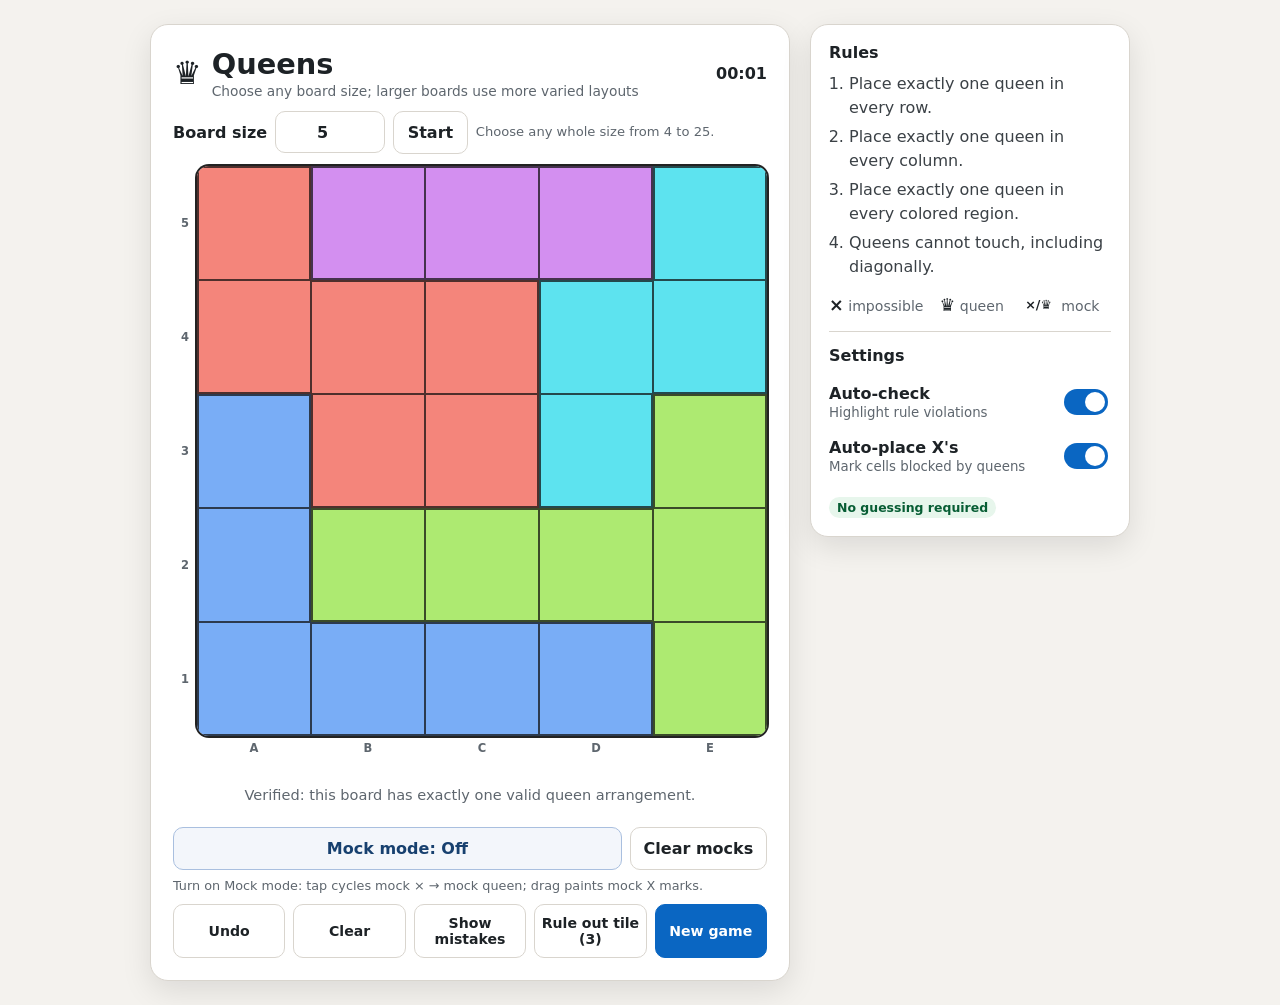
==== index.html @ 2010bfd9 "Add files via upload" ====
<!doctype html>
<html lang="en">
<head>
<meta charset="utf-8">
<meta name="viewport" content="width=device-width,initial-scale=1,viewport-fit=cover">
<title>Queens Logic</title>
<style>
:root{
  --bg:#f4f2ee;--panel:#fff;--ink:#1d2226;--muted:#5e666e;--line:#d9d5ce;
  --accent:#0a66c2;--danger:#b42318;--ok:#057642;--shadow:0 10px 30px rgba(0,0,0,.10);
  font-family:Inter,ui-sans-serif,system-ui,-apple-system,BlinkMacSystemFont,"Segoe UI",sans-serif;
}
*{box-sizing:border-box}
html,body{margin:0;min-height:100%;background:var(--bg);color:var(--ink)}
body{padding:clamp(10px,2vw,24px);touch-action:manipulation}
button,input{font:inherit}
button{border:1px solid var(--line);background:#fff;color:var(--ink);border-radius:999px;padding:.68rem 1rem;font-weight:700;cursor:pointer}
button:not(.cell):hover{background:#f7f7f7}button:active{transform:translateY(1px)}button:disabled{opacity:.5;cursor:not-allowed}
button.primary{background:var(--accent);border-color:var(--accent);color:#fff}
.app{width:min(100%,980px);margin:auto;display:grid;grid-template-columns:minmax(0,640px) minmax(250px,1fr);gap:20px;align-items:start}
.card{background:var(--panel);border:1px solid var(--line);border-radius:18px;box-shadow:var(--shadow)}
.main{padding:clamp(12px,2vw,22px)}
.topbar{display:flex;align-items:center;justify-content:space-between;gap:12px;margin-bottom:12px}
.title{display:flex;align-items:center;gap:10px}.logo{font-size:2rem;line-height:1}.title h1{font-size:clamp(1.25rem,4vw,1.8rem);margin:0}.subtitle{font-size:.86rem;color:var(--muted);margin-top:2px}
.timer{font-variant-numeric:tabular-nums;font-weight:800;white-space:nowrap}
.size-control{display:grid;grid-template-columns:auto minmax(78px,110px) auto 1fr;gap:8px;align-items:center;margin:12px 0}
.size-control label{font-weight:800;white-space:nowrap}.size-control input{width:100%;border:1px solid var(--line);border-radius:10px;padding:.66rem .72rem;background:#fff;color:var(--ink);font-weight:800;text-align:center}
.size-control input:focus{outline:3px solid rgba(10,102,194,.22);border-color:var(--accent)}.size-control button{border-radius:10px;padding:.68rem .85rem}.size-help{color:var(--muted);font-size:.82rem;line-height:1.25}
.board-shell{width:min(100%,646px);margin:auto;display:grid;grid-template-columns:24px minmax(0,1fr);grid-template-rows:auto 24px;align-items:stretch}.col-labels{grid-column:2;grid-row:2;display:grid;align-items:center;text-align:center;font-size:.72rem;font-weight:800;color:var(--muted)}.row-labels{grid-column:1;grid-row:1;display:grid;align-items:center;text-align:center;font-size:.72rem;font-weight:800;color:var(--muted)}.coord-label{display:grid;place-items:center;min-width:0;overflow:hidden}.board-wrap{grid-column:2;grid-row:1;position:relative;width:100%;margin:0;border-radius:12px;overflow:hidden;background:#ddd;box-shadow:0 0 0 2px #222}.board-wrap::before{content:"";display:block;padding-top:100%}
.board{position:absolute;top:0;right:0;bottom:0;left:0;display:grid;width:100%;height:100%;min-width:0;min-height:0;user-select:none;-webkit-user-select:none;touch-action:none}
.cell{appearance:none;-webkit-appearance:none;position:relative;width:100%;height:100%;min-width:0;min-height:0;overflow:hidden;border:0 solid rgba(15,15,15,.72);display:block;padding:0;margin:0;background-color:#fff;background-color:var(--cell);border-radius:0;outline:none;line-height:1}
.cell::after{content:"";position:absolute;top:8%;right:8%;bottom:8%;left:8%;border-radius:8px;pointer-events:none}.cell:focus-visible::after{box-shadow:inset 0 0 0 3px var(--accent)}
.cell .mark{position:absolute;z-index:5;top:0;right:0;bottom:0;left:0;display:grid;place-items:center;overflow:hidden;font-size:min(42px,calc(58vmin / var(--n)));font-weight:900;line-height:1;text-shadow:0 1px 0 rgba(255,255,255,.45);pointer-events:none}
.cell:active{transform:none}.cell.queen .mark{top:50%;left:50%;right:auto;bottom:auto;width:auto;height:auto;display:block;overflow:visible;text-align:center;transform:translate(-50%,-50%);line-height:1}
.cell.x .mark{font-size:0;opacity:.78;text-shadow:none}.cell.x .mark::before,.cell.x .mark::after{content:"";position:absolute;left:18%;top:calc(50% - 2px);width:64%;height:clamp(2px,.32em,4px);border-radius:999px;background:currentColor;transform-origin:center}.cell.x .mark::before{transform:rotate(45deg)}.cell.x .mark::after{transform:rotate(-45deg)}
.cell.conflict::after{background:repeating-linear-gradient(135deg,rgba(180,35,24,.20) 0 6px,rgba(180,35,24,.42) 6px 11px);box-shadow:inset 0 0 0 3px var(--danger)}
.cell.hint-area::before,.cell.hint-target::before{content:"";position:absolute;z-index:4;pointer-events:none;border-radius:8px}
.cell.hint-area::before{inset:7%;border:2px solid rgba(10,102,194,.72);background:rgba(255,255,255,.12)}
.cell.hint-target::before{inset:13%;border:3px solid var(--accent);background:rgba(10,102,194,.16);box-shadow:0 0 0 3px rgba(255,255,255,.70),0 0 0 6px rgba(10,102,194,.24);animation:hintPulse 1.15s ease-in-out infinite alternate}
.cell.hint-problem::before{border-color:var(--danger);background:rgba(180,35,24,.18);box-shadow:0 0 0 3px rgba(255,255,255,.72),0 0 0 6px rgba(180,35,24,.24)}
@keyframes hintPulse{from{transform:scale(.96);opacity:.72}to{transform:scale(1);opacity:1}}

.cell .mock-shade{position:absolute;z-index:3;inset:7%;border-radius:7px;background:rgba(0,0,0,.20);box-shadow:inset 0 0 0 1px rgba(0,0,0,.10);pointer-events:none}.cell .mock-shade.overlap{background:rgba(0,0,0,.28)}
.cell .mock-mark{position:absolute;z-index:7;left:50%;top:50%;transform:translate(-50%,-50%) scale(.64);font-size:min(42px,calc(58vmin / var(--n)));font-weight:900;line-height:1;color:#174ea6;text-shadow:0 1px 0 rgba(255,255,255,.9);filter:drop-shadow(0 0 4px rgba(23,78,166,.45));pointer-events:none}
.cell .mock-x-mark{position:absolute;z-index:7;inset:0;color:#174ea6;opacity:.9;pointer-events:none}.cell .mock-x-mark::before,.cell .mock-x-mark::after{content:"";position:absolute;left:25%;top:calc(50% - 1.5px);width:50%;height:clamp(2px,.25em,3px);border-radius:999px;background:currentColor;box-shadow:0 0 0 1px rgba(255,255,255,.65);transform-origin:center}.cell .mock-x-mark::before{transform:rotate(45deg)}.cell .mock-x-mark::after{transform:rotate(-45deg)}
.cell .mock-count{position:absolute;z-index:8;right:7%;top:7%;min-width:1.4em;height:1.4em;padding:0 .24em;display:grid;place-items:center;border-radius:999px;background:#174ea6;color:#fff;border:2px solid rgba(255,255,255,.92);box-shadow:0 1px 5px rgba(0,0,0,.25);font-size:min(16px,calc(25vmin / var(--n)));font-weight:900;line-height:1;pointer-events:none}
.cell.mock-queen::after,.cell.mock-x::after{box-shadow:inset 0 0 0 2px rgba(23,78,166,.72)}
.mock-tools{display:grid;grid-template-columns:minmax(145px,1fr) auto;gap:8px;align-items:center;margin:8px 0 2px}.mock-tools button{border-radius:10px;padding:.67rem .8rem}.mock-tools .mock-toggle{background:#f3f6fb;border-color:#a9bfdf;color:#17406f}.mock-tools .mock-toggle.active{background:#174ea6;border-color:#174ea6;color:#fff;box-shadow:0 0 0 3px rgba(23,78,166,.16)}.mock-tools .mock-help{grid-column:1/-1;color:var(--muted);font-size:.8rem;line-height:1.25;min-height:1.25em}.mock-tools .mock-help.active{color:#17406f;font-weight:700}
.mock-legend{display:inline-block;transform:scale(.72);color:#174ea6}

.cell.idle-forced::before{content:"";position:absolute;z-index:5;inset:13%;border-radius:9px;pointer-events:none;border:3px solid rgba(255,255,255,.96);box-shadow:0 0 0 4px rgba(10,102,194,.82),0 0 18px 5px rgba(10,102,194,.45);animation:forcedTileFlash .9s ease-in-out infinite}
@keyframes forcedTileFlash{0%,100%{transform:scale(.84);opacity:.12}45%{transform:scale(1);opacity:1}}
.cell.simulated-queen .mark{color:var(--accent);filter:drop-shadow(0 1px 0 #fff) drop-shadow(0 0 5px rgba(10,102,194,.55));animation:simQueenPop .34s ease-out}
.cell.simulated-x{color:var(--accent)}
.cell.simulated-x .mark{opacity:.95}
.cell.hint-problem .mark,.cell.simulated-queen.hint-problem .mark{color:var(--danger);filter:drop-shadow(0 1px 0 #fff) drop-shadow(0 0 5px rgba(180,35,24,.55))}
@keyframes simQueenPop{from{transform:translate(-50%,-50%) scale(.45);opacity:.2}to{transform:translate(-50%,-50%) scale(1);opacity:1}}
.status.hint ol{margin:.15rem 0 .35rem;padding-left:1.7rem;width:100%}.status.hint li{padding:.18rem .35rem;border-radius:6px;opacity:.48;transition:.2s}.status.hint li.done{opacity:.78}.status.hint li.active{opacity:1;background:#dcecff;color:#123f6b;font-weight:800;box-shadow:inset 3px 0 0 var(--accent)}.status.hint .hint-footer{margin-top:.25rem;font-weight:750;color:#23415f}
.generating{position:absolute;top:0;right:0;bottom:0;left:0;z-index:10;display:none;place-items:center;background:rgba(255,255,255,.88);font-weight:800;text-align:center;padding:20px}.generating.show{display:grid}.spinner{width:32px;height:32px;border:4px solid #cfd8e3;border-top-color:var(--accent);border-radius:50%;animation:spin .8s linear infinite;margin:0 auto 10px}@keyframes spin{to{transform:rotate(360deg)}}
.status{min-height:3.25em;margin:12px 0 4px;padding:8px;text-align:center;color:var(--muted);font-size:.91rem;line-height:1.4;display:grid;place-items:center}.status.ok{color:var(--ok);font-weight:800}.status.bad{color:var(--danger);font-weight:800}.status.hint{color:#23415f;background:#f2f7fc;border:1px solid #c8dff5;border-radius:10px;white-space:pre-line;text-align:left;place-items:start}
.actions{display:grid;grid-template-columns:repeat(5,1fr);gap:8px;margin-top:10px}.actions button{padding:.65rem .3rem;border-radius:10px;font-size:.88rem}
.side{padding:18px}.side h2{font-size:1rem;margin:0 0 10px}.rules{margin:0;padding-left:1.25rem;color:#3b4146;line-height:1.5}.rules li+li{margin-top:5px}.legend{display:flex;gap:16px;margin:16px 0;color:var(--muted);font-size:.88rem}.legend b{color:var(--ink);font-size:1.1rem}
.settings{border-top:1px solid var(--line);padding-top:14px;margin-top:14px}.setting{display:flex;align-items:center;justify-content:space-between;gap:12px;padding:9px 0}.setting label{font-weight:650}.setting small{display:block;color:var(--muted);font-weight:400;margin-top:2px}.switch{appearance:none;width:44px;height:26px;border-radius:999px;background:#aeb4b9;position:relative;cursor:pointer;flex:0 0 auto}.switch::after{content:"";position:absolute;width:20px;height:20px;top:3px;left:3px;border-radius:50%;background:#fff;transition:.18s}.switch:checked{background:var(--accent)}.switch:checked::after{left:21px}.meta{margin-top:14px}.badge{display:inline-block;padding:3px 8px;border-radius:999px;background:#e7f6ec;color:#075d34;font-size:.78rem;font-weight:800}
.win{position:fixed;top:0;right:0;bottom:0;left:0;display:none;place-items:center;background:rgba(0,0,0,.45);z-index:30;padding:18px}.win.show{display:grid}.win-card{width:min(92vw,390px);background:#fff;border-radius:20px;padding:26px;text-align:center;box-shadow:var(--shadow)}.win-crown{font-size:4.2rem}.win h2{margin:.2rem 0}.win p{color:var(--muted)}.win .row{display:flex;gap:8px;justify-content:center;margin-top:16px}
@media(max-width:760px){body{padding:8px}.app{grid-template-columns:1fr;gap:10px}.side{box-shadow:none}.main,.side{border-radius:14px}.actions{grid-template-columns:repeat(2,1fr)}.mock-tools{grid-template-columns:1fr auto}.board-shell{width:100%;grid-template-columns:20px minmax(0,1fr);grid-template-rows:auto 20px}.col-labels,.row-labels{font-size:.62rem}.board-wrap{width:100%;min-width:0;min-height:0}.subtitle{display:none}.size-control{grid-template-columns:auto minmax(72px,95px) auto}.size-help{grid-column:1/-1}}
@media(max-width:360px){.topbar{align-items:flex-start}.main{padding:10px}.size-control{gap:6px}.size-control button{padding:.65rem .55rem}}
</style>
</head>
<body>
<div class="app">
  <main class="card main">
    <div class="topbar"><div class="title"><div class="logo">♛</div><div><h1>Queens</h1><div class="subtitle">Choose any board size; larger boards use more varied layouts</div></div></div><div class="timer" id="timer">00:00</div></div>
    <div class="size-control"><label for="boardSize">Board size</label><input id="boardSize" type="number" min="4" max="25" step="1" value="5" inputmode="numeric"><button id="applySize">Start</button><span class="size-help" id="sizeHelp">Choose any whole size from 4 to 25.</span></div>
    <div class="board-shell"><div class="col-labels" id="colLabels" aria-hidden="true"></div><div class="row-labels" id="rowLabels" aria-hidden="true"></div><div class="board-wrap"><div class="board" id="board" role="grid" aria-label="Queens board"></div><div class="generating" id="generating"><div><div class="spinner"></div>Generating a unique logic puzzle…</div></div></div></div>
    <div class="status" id="status" aria-live="polite">Click: empty → × → queen. Drag across cells to paint X marks.</div>
    <div class="mock-tools"><button class="mock-toggle" id="mockMode" type="button" aria-pressed="false">Mock mode: Off</button><button id="clearMocks" type="button" disabled>Clear mocks</button><div class="mock-help" id="mockHelp">Turn on Mock mode: tap cycles mock × → mock queen; drag paints mock X's.</div></div>
    <div class="actions"><button id="undo">Undo</button><button id="clear">Clear</button><button id="mistakes">Show mistakes</button><button id="hint">Rule out tile (3)</button><button class="primary" id="newGame">New game</button></div>
  </main>
  <aside class="card side"><h2>Rules</h2><ol class="rules"><li>Place exactly one queen in every row.</li><li>Place exactly one queen in every column.</li><li>Place exactly one queen in every colored region.</li><li>Queens cannot touch, including diagonally.</li></ol><div class="legend"><span><b>×</b> impossible</span><span><b>♛</b> queen</span><span><b class="mock-legend">×/♛</b> mock</span></div><div class="settings"><h2>Settings</h2><div class="setting"><label for="autoCheck">Auto-check<small>Highlight rule violations</small></label><input class="switch" id="autoCheck" type="checkbox" checked></div><div class="setting"><label for="autoXs">Auto-place X's<small>Mark cells blocked by queens</small></label><input class="switch" id="autoXs" type="checkbox" checked></div></div><div class="meta"><span class="badge">No guessing required</span></div></aside>
</div>
<div class="win" id="win"><div class="win-card"><div class="win-crown">♛</div><h2>Puzzle solved</h2><p id="winText"></p><div class="row"><button id="closeWin">View board</button><button class="primary" id="winNew">New game</button></div></div></div>
<script>
(function(){
'use strict';
var MIN_SIZE=4,MAX_SIZE=25,MAX_GENERATED_BASE=9;
var $=function(s){return document.querySelector(s)};
var boardEl=$('#board'),colLabelsEl=$('#colLabels'),rowLabelsEl=$('#rowLabels'),statusEl=$('#status'),genEl=$('#generating'),timerEl=$('#timer'),sizeInput=$('#boardSize');
var n=5,regions=[],solution=[],regionColors=[],cells=[],history=[],moves=0,startedAt=0,timerId=null,solved=false,generationToken=0,dragState=null,hintsLeft=3,hintHistory=[],hintFocus=null,hintVisual=null,recentSolutionFamilies={},IDLE_HINT_MS=30000,idleHintTimer=null,idleFlashTimer=null,idleForcedTiles=[],lastValidMarkAt=0,hintPlaybackTimer=null,hintPlaybackToken=0,mockMode=false,mockQueens=new Set(),mockXs=new Set(),mockClearOnNextPress=false,mockClearTimer=null;
function randInt(max){return Math.floor(Math.random()*max)}
function shuffle(a){for(var i=a.length-1;i>0;i--){var j=randInt(i+1),t=a[i];a[i]=a[j];a[j]=t}return a}
function fmtTime(ms){var s=Math.max(0,Math.floor(ms/1000)),m=Math.floor(s/60);return String(m).padStart(2,'0')+':'+String(s%60).padStart(2,'0')}
function startTimer(){clearInterval(timerId);startedAt=Date.now();timerEl.textContent='00:00';timerId=setInterval(function(){if(!solved)timerEl.textContent=fmtTime(Date.now()-startedAt)},500)}
function setStatus(text,type){statusEl.textContent=text;statusEl.className='status'+(type?' '+type:'')}
function baseConfig(size){return{maxAttempts:size<=5?55:size===6?75:size===7?100:size===8?135:190,preferSingleton:size<=5,minRegion:size>=8?2:1}}
var COLORS=[[5,85,72],[215,88,72],[125,66,67],[48,96,68],[282,76,75],[185,82,65],[330,84,75],[90,74,68],[25,94,70],[245,80,78],[160,74,64],[60,94,72],[350,76,62],[205,80,60],[110,56,78],[40,86,82],[295,64,62],[175,66,80],[320,66,65],[80,66,80],[15,78,82],[230,66,62],[145,60,80],[55,78,58],[270,60,82],[195,70,78],[340,66,84],[100,58,58],[30,70,58],[255,58,62]];
function colorDistance(a,b){var dh=Math.abs(a[0]-b[0]);dh=Math.min(dh,360-dh)/180;return dh*3+Math.abs(a[1]-b[1])/34+Math.abs(a[2]-b[2])/18}
function makePalette(count,map,size){var adjacency=Array.from({length:count},function(){return new Set()});for(var r=0;r<size;r++)for(var c=0;c<size;c++){var i=r*size+c,id=map[i];if(c+1<size&&map[i+1]!==id){adjacency[id].add(map[i+1]);adjacency[map[i+1]].add(id)}if(r+1<size&&map[i+size]!==id){adjacency[id].add(map[i+size]);adjacency[map[i+size]].add(id)}}var order=Array.from({length:count},function(_,i){return i}).sort(function(a,b){return adjacency[b].size-adjacency[a].size||a-b}),assigned=Array(count).fill(-1),used=new Set(),limit=size>11?COLORS.length:Math.min(12,COLORS.length);for(var oi=0;oi<order.length;oi++){var rid=order[oi],best=-1,bestScore=-Infinity;for(var ci=0;ci<limit;ci++){if(used.has(ci))continue;var ns=Array.from(adjacency[rid]).map(function(x){return assigned[x]}).filter(function(x){return x>=0});var sep=ns.length?Math.min.apply(null,ns.map(function(x){return colorDistance(COLORS[ci],COLORS[x])})):5;var all=assigned.filter(function(x){return x>=0});var spread=all.length?Math.min.apply(null,all.map(function(x){return colorDistance(COLORS[ci],COLORS[x])})):2;var score=sep*4+spread;if(score>bestScore){bestScore=score;best=ci}}if(best<0){for(ci=0;ci<COLORS.length;ci++)if(!used.has(ci)){best=ci;break}}assigned[rid]=best;used.add(best)}return assigned.map(function(ci){var c=COLORS[ci];return 'hsl('+c[0]+', '+c[1]+'%, '+c[2]+'%)'})}
function makeSolution(size){var used=Array(size).fill(false),out=[];function dfs(r){var opts=shuffle(Array.from({length:size},function(_,i){return i}));for(var k=0;k<opts.length;k++){var c=opts[k];if(used[c]||(r>0&&Math.abs(c-out[r-1])===1))continue;used[c]=true;out[r]=c;if(r===size-1||dfs(r+1))return true;used[c]=false}return false}return dfs(0)?out.slice():null}
function solvePuzzle(map,size,limit){
  limit=limit||2;
  if(!Array.isArray(map)||map.length!==size*size)return{count:0,solution:null};
  var count=0,first=null,assigned=Array(size).fill(-1),regionTiles=Array.from({length:size},function(){return[]});
  for(var r=0;r<size;r++)for(var c=0;c<size;c++){var rid=map[r*size+c];if(!Number.isInteger(rid)||rid<0||rid>=size)return{count:0,solution:null};regionTiles[rid].push([r,c])}
  for(r=0;r<size;r++)if(!regionTiles[r].length)return{count:0,solution:null};
  function legal(r,c,usedCols,usedRegions){var rid=map[r*size+c],cb=1<<c,rb=1<<rid;if(assigned[r]>=0||(usedCols&cb)||(usedRegions&rb))return false;if(r>0&&assigned[r-1]>=0&&Math.abs(c-assigned[r-1])<=1)return false;if(r<size-1&&assigned[r+1]>=0&&Math.abs(c-assigned[r+1])<=1)return false;return true}
  function dfs(depth,usedCols,usedRegions){
    if(count>=limit)return;
    if(depth===size){count++;if(!first)first=assigned.slice();return}
    var best=null,list,i,p,r,c,rid;
    function consider(candidate){if(!candidate.length)return false;if(best===null||candidate.length<best.length)best=candidate;return true}
    for(r=0;r<size;r++)if(assigned[r]<0){list=[];for(c=0;c<size;c++)if(legal(r,c,usedCols,usedRegions))list.push([r,c]);if(!consider(list))return;if(best.length===1)break}
    if(best.length!==1)for(c=0;c<size;c++)if(!(usedCols&(1<<c))){list=[];for(r=0;r<size;r++)if(legal(r,c,usedCols,usedRegions))list.push([r,c]);if(!consider(list))return;if(best.length===1)break}
    if(best.length!==1)for(rid=0;rid<size;rid++)if(!(usedRegions&(1<<rid))){list=[];for(i=0;i<regionTiles[rid].length;i++){p=regionTiles[rid][i];if(legal(p[0],p[1],usedCols,usedRegions))list.push(p)}if(!consider(list))return;if(best.length===1)break}
    for(i=0;i<best.length;i++){r=best[i][0];c=best[i][1];rid=map[r*size+c];assigned[r]=c;dfs(depth+1,usedCols|(1<<c),usedRegions|(1<<rid));assigned[r]=-1;if(count>=limit)return}
  }
  dfs(0,0,0);return{count:count,solution:first}
}
function solveCount(map,size,limit){return solvePuzzle(map,size,limit).count}
function growUnique(size,sol,conf){var map=Array(size*size).fill(-1),sizes=Array(size).fill(1);for(var r=0;r<size;r++)map[r*size+sol[r]]=r;var frozen=conf.preferSingleton?randInt(size):-1,remaining=size*size-size;while(remaining){var options=[];for(r=0;r<size;r++)for(var c=0;c<size;c++){var i=r*size+c;if(map[i]>=0)continue;var near=new Set();if(r>0&&map[i-size]>=0)near.add(map[i-size]);if(r<size-1&&map[i+size]>=0)near.add(map[i+size]);if(c>0&&map[i-1]>=0)near.add(map[i-1]);if(c<size-1&&map[i+1]>=0)near.add(map[i+1]);Array.from(near).forEach(function(rid){if(rid!==frozen)options.push([i,rid,sizes[rid]])})}if(!options.length)return null;shuffle(options);options.sort(function(a,b){return a[2]-b[2]+(Math.random()-.5)*2.2});var placed=false;for(var o=0;o<options.length;o++){i=options[o][0];var rid=options[o][1];map[i]=rid;if(solveCount(map,size,2)===1){sizes[rid]++;remaining--;placed=true;break}map[i]=-1}if(!placed)return null}if(Math.min.apply(null,sizes)<conf.minRegion)return null;return map}
var FALLBACK={4:{sol:[1,3,0,2],map:[0,0,0,1,0,1,1,1,2,2,3,3,2,3,3,3]},5:{sol:[4,2,0,3,1],map:[1,1,0,0,0,2,1,1,3,0,2,1,1,3,0,2,4,4,3,0,4,4,3,3,3]},6:{sol:[2,4,0,3,1,5],map:[0,0,0,1,5,5,2,2,0,1,1,5,2,2,3,3,3,5,2,4,4,3,5,5,2,4,4,3,5,5,2,2,5,5,5,5]},7:{sol:[6,2,0,4,1,5,3],map:[1,1,3,3,0,0,0,2,1,1,3,0,0,0,2,1,3,3,0,3,0,2,2,3,3,3,3,0,4,4,3,3,3,5,0,4,4,4,5,5,5,0,6,6,6,6,5,5,5]},8:{sol:[6,0,3,7,5,2,4,1],map:[0,0,0,0,0,0,0,0,1,0,0,0,0,0,0,0,1,1,1,2,2,0,0,0,1,1,2,2,2,3,3,3,1,5,2,2,2,4,4,3,7,5,5,5,6,4,4,3,7,7,5,5,6,6,4,3,7,7,5,6,6,6,4,4]},9:{sol:[5,2,4,7,0,8,3,1,6],map:[1,1,1,1,1,0,0,0,0,4,4,1,1,1,0,3,0,0,4,4,1,1,2,2,3,3,3,4,4,6,1,1,2,2,3,3,4,4,6,6,6,2,2,5,5,4,4,6,6,6,2,2,8,5,4,4,6,6,6,2,2,8,8,4,7,7,7,7,7,2,8,8,7,7,7,7,7,7,8,8,8]}};
function transformPuzzle(data,size){var turns=randInt(4),mirror=Math.random()<.5,newMap=Array(size*size),newSol=Array(size);function tx(r,c){if(mirror)c=size-1-c;for(var k=0;k<turns;k++){var t=r;r=c;c=size-1-t}return[r,c]}for(var r=0;r<size;r++)for(var c=0;c<size;c++){var p=tx(r,c);newMap[p[0]*size+p[1]]=data.map[r*size+c]}for(r=0;r<size;r++){p=tx(r,data.sol[r]);newSol[p[0]]=p[1]}return{map:newMap,sol:newSol,unique:data.unique===true}}
function insertionCandidates(data,size){var out=[];for(var row=0;row<=size;row++)for(var col=0;col<=size;col++){var up=row>0?(data.sol[row-1]>=col?data.sol[row-1]+1:data.sol[row-1]):-99,down=row<size?(data.sol[row]>=col?data.sol[row]+1:data.sol[row]):-99;if(row>0&&Math.abs(up-col)<=1)continue;if(row<size&&Math.abs(down-col)<=1)continue;out.push({row:row,col:col,edge:(row===0||row===size?1:0)+(col===0||col===size?1:0)})}shuffle(out);out.sort(function(a,b){return a.edge-b.edge+(Math.random()-.5)*.7});return out}
function buildInsertedPuzzle(data,size,row,col,arms){var next=size+1,map=Array(next*next).fill(-1),sol=Array(next);for(var r=0;r<size;r++)for(var c=0;c<size;c++){var nr=r>=row?r+1:r,nc=c>=col?c+1:c;map[nr*next+nc]=data.map[r*size+c]}for(r=0;r<size;r++){nr=r>=row?r+1:r;sol[nr]=data.sol[r]>=col?data.sol[r]+1:data.sol[r]}sol[row]=col;var lower=Math.random()<.5,run=1+randInt(3);for(c=0;c<next;c++)if(c!==col){if(--run<=0){lower=!lower;run=1+randInt(4)}var oc=c<col?c:c-1,orow=row===0?0:row===size?size-1:(lower?row:row-1);map[row*next+c]=data.map[orow*size+oc]}var right=Math.random()<.5;run=1+randInt(3);for(r=0;r<next;r++)if(r!==row){if(--run<=0){right=!right;run=1+randInt(4)}orow=r<row?r:r-1;oc=col===0?0:col===size?size-1:(right?col:col-1);map[r*next+col]=data.map[orow*size+oc]}map[row*next+col]=size;var around=shuffle([[row-1,col],[row+1,col],[row,col-1],[row,col+1]]).filter(function(p){return p[0]>=0&&p[0]<next&&p[1]>=0&&p[1]<next});for(var a=0;a<arms&&a<around.length;a++)map[around[a][0]*next+around[a][1]]=size;return{map:map,sol:sol}}
function verifiedInsertedPuzzle(data,size,pick,arms){var expanded=buildInsertedPuzzle(data,size,pick.row,pick.col,arms);return finalUniqueValidation(expanded,size+1)?expanded:null}
function guaranteedUniqueExtension(data,size){
  var picks=insertionCandidates(data,size);
  for(var round=0;round<6;round++)for(var i=0;i<picks.length;i++){var expanded=verifiedInsertedPuzzle(data,size,picks[i],0);if(expanded)return expanded}
  return null
}
function extendPuzzle(data,size){
  var picks=insertionCandidates(data,size),tries=Math.min(picks.length,size<10?12:size<14?8:4);
  for(var i=0;i<tries;i++){var pick=picks[i],maxArms=size>=14?1:size>=11?2:4,arms=1+randInt(maxArms),expanded=verifiedInsertedPuzzle(data,size,pick,arms);if(expanded)return expanded}
  return guaranteedUniqueExtension(data,size)
}
function relabelRegions(map,size){var ids=shuffle(Array.from({length:size},function(_,i){return i}));return map.map(function(id){return ids[id]})}
function solutionFamilySignature(sol,size){var signatures=[];for(var mirror=0;mirror<2;mirror++)for(var turns=0;turns<4;turns++){var transformed=Array(size);for(var r=0;r<size;r++){var rr=r,c=sol[r];if(mirror)c=size-1-c;for(var k=0;k<turns;k++){var t=rr;rr=c;c=size-1-t}transformed[rr]=c}signatures.push(transformed.join(','))}signatures.sort();return signatures[0]}
function isRecentSolution(size,sol){var list=recentSolutionFamilies[size]||[];return list.indexOf(solutionFamilySignature(sol,size))>=0}
function rememberSolution(size,sol){var key=solutionFamilySignature(sol,size),list=recentSolutionFamilies[size]||(recentSolutionFamilies[size]=[]);if(list.indexOf(key)<0)list.push(key);if(list.length>18)list.shift()}
function validSolvedLayout(map,sol,size){if(!sol||sol.length!==size)return false;var cols=new Set(),usedRegions=new Set();for(var r=0;r<size;r++){var c=sol[r];if(!Number.isInteger(c)||c<0||c>=size||cols.has(c))return false;var rid=map[r*size+c];if(rid<0||rid>=size||usedRegions.has(rid))return false;if(r>0&&Math.abs(c-sol[r-1])<=1)return false;cols.add(c);usedRegions.add(rid)}return cols.size===size&&usedRegions.size===size}
function validRegionMap(map,size){
  if(!Array.isArray(map)||map.length!==size*size)return false;
  var counts=Array(size).fill(0),starts=Array(size).fill(-1);
  for(var i=0;i<map.length;i++){var rid=map[i];if(!Number.isInteger(rid)||rid<0||rid>=size)return false;counts[rid]++;if(starts[rid]<0)starts[rid]=i}
  for(rid=0;rid<size;rid++){
    if(!counts[rid])return false;
    var seen=new Set([starts[rid]]),stack=[starts[rid]];
    while(stack.length){var at=stack.pop(),r=Math.floor(at/size),c=at%size,near=[];if(r>0)near.push(at-size);if(r<size-1)near.push(at+size);if(c>0)near.push(at-1);if(c<size-1)near.push(at+1);for(var k=0;k<near.length;k++)if(map[near[k]]===rid&&!seen.has(near[k])){seen.add(near[k]);stack.push(near[k])}}
    if(seen.size!==counts[rid])return false
  }
  return true
}
function finalUniqueValidation(candidate,size){
  if(!candidate||!validRegionMap(candidate.map,size))return false;
  var checked=solvePuzzle(candidate.map,size,2);
  if(checked.count!==1||!validSolvedLayout(candidate.map,checked.solution,size))return false;
  candidate.sol=checked.solution;candidate.unique=true;return true
}
function buildBasePuzzle(size,conf){for(var attempt=0;attempt<conf.maxAttempts;attempt++){var sol=makeSolution(size);if(!sol)continue;var map=growUnique(size,sol,conf);if(map){var checked=solvePuzzle(map,size,2);if(checked.count===1)return{map:map,sol:checked.solution,unique:true}}}var fallback=FALLBACK[size],candidate=transformPuzzle({map:fallback.map.slice(),sol:fallback.sol.slice()},size),verified=solvePuzzle(candidate.map,size,2);return verified.count===1?{map:candidate.map,sol:verified.solution,unique:true}:null}
async function generateGame(){
  stopHintPlayback();cancelIdleHint();clearTimeout(mockClearTimer);mockClearTimer=null;
  var token=++generationToken,target=n,base=Math.min(target,MAX_GENERATED_BASE),conf=baseConfig(base);solved=false;genEl.classList.add('show');setControls(false);setStatus('Creating and verifying a puzzle with exactly one solution…');await new Promise(function(r){setTimeout(r,30)});
  var best=null,firstValid=null,boardAttempts=target<=6?10:target<=9?8:6;
  for(var boardTry=0;boardTry<boardAttempts&&token===generationToken;boardTry++){
    var candidate=buildBasePuzzle(base,conf);if(!candidate)continue;var current=base,failed=false;
    while(current<target){candidate=extendPuzzle(candidate,current);if(!candidate){failed=true;break}current++}
    if(failed)continue;candidate=transformPuzzle(candidate,target);candidate.map=relabelRegions(candidate.map,target);if(!finalUniqueValidation(candidate,target))continue;
    if(!firstValid)firstValid=candidate;if(!isRecentSolution(target,candidate.sol)){best=candidate;break}if(boardTry%2===1)await new Promise(function(r){setTimeout(r,0)})
  }
  if(token!==generationToken)return;best=best||firstValid;
  if(!best){
    var fb=FALLBACK[base],emergency=transformPuzzle({map:fb.map.slice(),sol:fb.sol.slice(),unique:true},base),emergencySize=base;
    if(!finalUniqueValidation(emergency,base))emergency=null;
    while(emergency&&emergencySize<target){emergency=guaranteedUniqueExtension(emergency,emergencySize);emergencySize++}
    if(emergency){emergency=transformPuzzle(emergency,target);emergency.map=relabelRegions(emergency.map,target);if(finalUniqueValidation(emergency,target))best=emergency}
  }
  if(best&&!finalUniqueValidation(best,target))best=null;
  if(!best){setStatus('Verification failed before display. Retrying automatically; no unverified board will be shown.');setTimeout(function(){if(token===generationToken)generateGame()},80);return}
  rememberSolution(target,best.sol);regions=best.map;solution=best.sol;regionColors=makePalette(target,regions,target);cells=Array(target*target).fill(0);history=[];moves=0;hintsLeft=3;hintHistory=[];hintFocus=null;hintVisual=null;mockQueens.clear();mockXs.clear();mockClearOnNextPress=false;renderBoard();genEl.classList.remove('show');setControls(true);setStatus('Verified: this board has exactly one valid queen arrangement.');startTimer();resetIdleHint()
}
function borderStyle(i){var r=Math.floor(i/n),c=i%n,id=regions[i];return{top:r===0?2.5:(regions[i-n]!==id?2.5:.4),right:c===n-1?2.5:(regions[i+1]!==id?2.5:.4),bottom:r===n-1?2.5:(regions[i+n]!==id?2.5:.4),left:c===0?2.5:(regions[i-1]!==id?2.5:.4)}}
function autoBlockedSet(){var out=new Set(),queens=[];cells.forEach(function(v,i){if(v===2)queens.push(i)});for(var q=0;q<queens.length;q++){var qi=queens[q],qr=Math.floor(qi/n),qc=qi%n,rid=regions[qi];for(var i=0;i<n*n;i++){if(i===qi||cells[i]===2)continue;var r=Math.floor(i/n),c=i%n;if(r===qr||c===qc||regions[i]===rid||(Math.abs(r-qr)<=1&&Math.abs(c-qc)<=1))out.add(i)}}return out}
function conflictSet(force){var bad=new Set();if(!force&&!$('#autoCheck').checked)return bad;var qs=[];cells.forEach(function(v,i){if(v===2)qs.push(i)});for(var a=0;a<qs.length;a++)for(var b=a+1;b<qs.length;b++){var i=qs[a],j=qs[b],r1=Math.floor(i/n),c1=i%n,r2=Math.floor(j/n),c2=j%n;if(r1===r2||c1===c2||regions[i]===regions[j]||(Math.abs(r1-r2)<=1&&Math.abs(c1-c2)<=1)){bad.add(i);bad.add(j)}}return bad}
function columnName(c){return String.fromCharCode(65+c)}
function rowNumber(r){return n-r}
function mockAffectedTiles(q){
  var out=[],qr=Math.floor(q/n),qc=q%n,rid=regions[q];
  for(var i=0;i<n*n;i++)if(i!==q){var r=Math.floor(i/n),c=i%n;if(r===qr||c===qc||regions[i]===rid||(Math.abs(r-qr)<=1&&Math.abs(c-qc)<=1))out.push(i)}
  return out
}
function mockInfluenceData(){
  var sources=Array.from({length:n*n},function(){return new Set()});
  mockQueens.forEach(function(q){mockAffectedTiles(q).forEach(function(tile){sources[tile].add(q)})});
  return{counts:sources.map(function(set){return set.size})}
}
function mockMarkCount(){return mockQueens.size+mockXs.size}
function updateMockControls(){
  var button=$('#mockMode'),help=$('#mockHelp'),count=mockMarkCount();button.textContent='Mock mode: '+(mockMode?'On':'Off');button.classList.toggle('active',mockMode);button.setAttribute('aria-pressed',String(mockMode));$('#clearMocks').disabled=!count||solved;help.classList.toggle('active',mockMode);help.textContent=mockMode?'Mock mode is on: tap cycles mock × → mock queen → empty. Drag paints mock X marks. Black squares show mock-queen blocking; numbers show overlaps.':mockClearOnNextPress?'Mock queens and X marks are frozen for inspection and will disappear on your next press.':'Turn on Mock mode: tap cycles mock × → mock queen; drag paints mock X marks.'
}
function setMockMode(on){
  mockMode=!!on;mockClearOnNextPress=!mockMode&&mockMarkCount()>0;clearHintVisual();updateMockControls();renderBoard();setStatus(mockMode?'Mock mode on. Tap: empty → mock × → mock queen. Drag to paint mock X marks.':mockClearOnNextPress?'Mock mode off. All mock marks remain visible until your next press.':'Mock mode off.')
}
function cycleMockCell(i,reverse){
  if(solved)return;clearHintVisual();var hasQ=mockQueens.has(i),hasX=mockXs.has(i);
  if(reverse){if(hasX){mockXs.delete(i)}else if(hasQ){mockQueens.delete(i);mockXs.add(i)}else if(cells[i]!==2){mockQueens.add(i)}}
  else{if(hasQ){mockQueens.delete(i)}else if(hasX){mockXs.delete(i);if(cells[i]!==2)mockQueens.add(i)}else mockXs.add(i)}
  renderBoard();setStatus(mockQueens.size+' mock queen'+(mockQueens.size===1?'':'s')+' and '+mockXs.size+' mock X'+(mockXs.size===1?'':'s')+'. Black squares show tiles blocked by mock queens.')
}
function toggleMockQueen(i){if(mockQueens.has(i)){mockQueens.delete(i)}else if(cells[i]!==2){mockXs.delete(i);mockQueens.add(i)}renderBoard();updateMockControls()}
function paintMockXs(indices){
  var changed=false;indices.forEach(function(i){if(i>=0&&!mockXs.has(i)){mockQueens.delete(i);mockXs.add(i);changed=true}});if(changed)renderBoard();return changed
}
function clearMockQueens(showStatus){
  clearTimeout(mockClearTimer);mockClearTimer=null;mockClearOnNextPress=false;if(!mockMarkCount()){updateMockControls();return}mockQueens.clear();mockXs.clear();renderBoard();if(showStatus!==false)setStatus('Mock queens and X marks cleared.')
}
function clearHeldMocksOnPress(){
  if(mockMode||!mockClearOnNextPress)return false;mockClearOnNextPress=false;updateMockControls();clearTimeout(mockClearTimer);mockClearTimer=setTimeout(function(){mockClearTimer=null;if(!mockMarkCount()){updateMockControls();return}mockQueens.clear();mockXs.clear();renderBoard();setStatus('Mock queens and X marks cleared.')},0);return true
}
function renderBoard(){
  boardEl.style.gridTemplateColumns='repeat('+n+',minmax(0,1fr))';boardEl.style.gridTemplateRows='repeat('+n+',minmax(0,1fr))';boardEl.style.setProperty('--n',n);colLabelsEl.style.gridTemplateColumns='repeat('+n+',minmax(0,1fr))';rowLabelsEl.style.gridTemplateRows='repeat('+n+',minmax(0,1fr))';colLabelsEl.innerHTML='';rowLabelsEl.innerHTML='';
  for(var label=0;label<n;label++){var col=document.createElement('span');col.className='coord-label';col.textContent=columnName(label);colLabelsEl.appendChild(col);var row=document.createElement('span');row.className='coord-label';row.textContent=String(rowNumber(label));rowLabelsEl.appendChild(row)}
  boardEl.innerHTML='';
  var auto=autoBlockedSet(),bad=conflictSet(false),hintArea=new Set(hintVisual&&hintVisual.area||[]),hintTargets=new Set(hintVisual&&hintVisual.targets||[]),hintProblem=!!(hintVisual&&hintVisual.problem),problemTiles=new Set(hintVisual&&hintVisual.problemTiles||[]),simQueens=new Set(hintVisual&&hintVisual.simQueens||[]),simXs=new Set(hintVisual&&hintVisual.simXs||[]),idleForced=new Set(idleForcedTiles),mockData=mockInfluenceData();
  for(var i=0;i<n*n;i++){
    var b=borderStyle(i),base=cells[i],simQueen=base!==2&&simQueens.has(i),simX=base===0&&!simQueen&&simXs.has(i),effective=base===0&&$('#autoXs').checked&&auto.has(i)?1:base,xShown=!simQueen&&(effective===1||simX),isProblem=problemTiles.has(i)||(hintProblem&&hintTargets.has(i)),btn=document.createElement('button');
    btn.className='cell'+(xShown?' x':'')+(simX?' simulated-x':'')+(base===2?' queen':'')+(simQueen?' queen simulated-queen':'')+(bad.has(i)?' conflict':'')+(hintArea.has(i)?' hint-area':'')+((hintTargets.has(i)||problemTiles.has(i))?' hint-target':'')+(isProblem?' hint-problem':'')+(idleForced.has(i)&&base===0?' idle-forced':'')+(mockQueens.has(i)?' mock-queen':'')+(mockXs.has(i)?' mock-x':'');
    btn.style.setProperty('--cell',regionColors[regions[i]]);btn.style.borderTopWidth=b.top+'px';btn.style.borderRightWidth=b.right+'px';btn.style.borderBottomWidth=b.bottom+'px';btn.style.borderLeftWidth=b.left+'px';btn.dataset.i=i;btn.setAttribute('aria-label',squareName(i));btn.innerHTML='<span class="mark">'+(base===2||simQueen?'♛':'')+'</span>'+(mockData.counts[i]>0?'<span class="mock-shade'+(mockData.counts[i]>=2?' overlap':'')+'"></span>':'')+(mockQueens.has(i)?'<span class="mock-mark">♛</span>':'')+(mockXs.has(i)?'<span class="mock-x-mark"></span>':'')+(mockData.counts[i]>=2?'<span class="mock-count">'+mockData.counts[i]+'</span>':'');boardEl.appendChild(btn)
  }
  updateButtons();updateMockControls()
}
function pushHistory(){history.push(cells.slice());if(history.length>200)history.shift()}
function stopHintPlayback(){hintPlaybackToken++;clearTimeout(hintPlaybackTimer);hintPlaybackTimer=null}
function clearHintVisual(){stopHintPlayback();hintVisual=null}
function placedMarkIsValid(i){var r=Math.floor(i/n),isSolutionTile=solution[r]===i%n;if(cells[i]===1)return!isSolutionTile;if(cells[i]===2)return isSolutionTile;return false}
function cycleCell(i,isAuto,reverse){if(solved)return;clearHintVisual();pushHistory();var effective=cells[i]===0&&isAuto?1:cells[i];cells[i]=reverse?(effective===0?2:effective===2?1:0):(effective===0?1:effective===1?2:0);moves++;if(placedMarkIsValid(i))resetIdleHint();else resumeIdleHint();renderBoard();checkProgress()}
function checkProgress(){var bad=conflictSet(false);if(bad.size){setStatus('Two or more queens break a rule.','bad');return}var queens=cells.filter(function(v){return v===2}).length;if(queens===n){var valid=solution.every(function(c,r){return cells[r*n+c]===2});if(valid){solved=true;clearHintVisual();cancelIdleHint();clearInterval(timerId);setStatus('Solved without guessing.','ok');renderBoard();$('#winText').textContent=n+'×'+n+' · '+timerEl.textContent+' · '+moves+' moves';$('#win').classList.add('show')}else setStatus('The board is full, but at least one queen is misplaced.','bad')}else setStatus(queens+' of '+n+' queens placed.')}
function updateButtons(){var hasMarks=cells.some(function(v){return v!==0});$('#undo').disabled=!history.length||solved;$('#clear').disabled=(!hasMarks&&!mockMarkCount())||solved;$('#mistakes').disabled=!hasMarks||solved;$('#hint').disabled=solved||hintsLeft<=0;$('#hint').textContent='Rule out tile ('+hintsLeft+')'}
function setControls(on){document.querySelectorAll('.actions button,.mock-tools button,.size-control button,.size-control input').forEach(function(el){el.disabled=!on})}
function undo(){if(!history.length||solved)return;clearHintVisual();cells=history.pop();moves++;resetIdleHint();renderBoard();checkProgress()}
function clearBoard(){var hasReal=cells.some(function(v){return v!==0});if((!hasReal&&!mockMarkCount())||solved)return;clearHintVisual();if(hasReal){pushHistory();cells.fill(0);moves++;resetIdleHint()}mockQueens.clear();mockXs.clear();mockClearOnNextPress=false;renderBoard();setStatus('Board cleared.')}
function playableCells(){var blocked=autoBlockedSet(),out=[];for(var i=0;i<n*n;i++)if(cells[i]===0&&!blocked.has(i))out.push(i);return out}
function unitHasQueen(type,index){for(var i=0;i<n*n;i++)if(cells[i]===2){var r=Math.floor(i/n),c=i%n;if(type==='row'&&r===index||type==='col'&&c===index||type==='region'&&regions[i]===index)return true}return false}
function unitCandidates(type,index,playable){return playable.filter(function(i){var r=Math.floor(i/n),c=i%n;return type==='row'?r===index:type==='col'?c===index:regions[i]===index})}
function coordinate(i){return{row:rowNumber(Math.floor(i/n)),col:columnName(i%n)}}
function unitText(u,stage){
  var ref=coordinate(u.cells[Math.floor((u.cells.length-1)/2)]);
  if(stage===0){
    if(u.type==='row')return'Focus on row '+rowNumber(u.index)+'. Compare its open cells with their colored regions.';
    if(u.type==='col')return'Focus on column '+columnName(u.index)+'. Compare its open cells with the rows they affect.';
    return'Focus on the colored region containing the available cell at row '+ref.row+', column '+ref.col+'. Compare its open rows and columns.';
  }
  if(stage===1){
    if(u.count===1){
      if(u.type==='row')return'Row '+rowNumber(u.index)+' now has one playable cell left. Verify it using both the column and region rules.';
      if(u.type==='col')return'Column '+columnName(u.index)+' now has one playable cell left. Verify it using both the row and region rules.';
      return'The colored region containing the available cell at row '+ref.row+', column '+ref.col+' has one playable cell left. Verify its row and column.';
    }
    if(u.type==='row')return'Row '+rowNumber(u.index)+' has '+u.count+' playable cells left. Check which colored region creates the tightest restriction.';
    if(u.type==='col')return'Column '+columnName(u.index)+' has '+u.count+' playable cells left. Check which row loses an option first.';
    return'The colored region containing the available cell at row '+ref.row+', column '+ref.col+' has '+u.count+' playable cells left. Compare their rows and columns.';
  }
  if(u.count===1){
    if(u.type==='row')return'Row '+rowNumber(u.index)+' is forced, but the exact square still follows from its column and colored region.';
    if(u.type==='col')return'Column '+columnName(u.index)+' is forced, but the exact square still follows from its row and colored region.';
    return'The colored region containing the available cell at row '+ref.row+', column '+ref.col+' is forced. Confirm the square from its row and column.';
  }
  if(u.count===2){
    if(u.type==='row')return'Row '+rowNumber(u.index)+' has two playable cells. Test which one would leave another column without a place.';
    if(u.type==='col')return'Column '+columnName(u.index)+' has two playable cells. Test which one would leave another row without a place.';
    return'The colored region containing the available cell at row '+ref.row+', column '+ref.col+' has two playable cells. One makes another unit impossible.';
  }
  if(u.type==='row')return'Row '+rowNumber(u.index)+' is down to '+u.count+' playable cells. Eliminate the choice that creates a dead end in another column.';
  if(u.type==='col')return'Column '+columnName(u.index)+' is down to '+u.count+' playable cells. Eliminate the choice that creates a dead end in another row.';
  return'The colored region containing the available cell at row '+ref.row+', column '+ref.col+' is down to '+u.count+' playable cells. Eliminate the choice that blocks another unit.';
}
function unitBoardCells(type,index){var out=[];for(var i=0;i<n*n;i++){var r=Math.floor(i/n),c=i%n;if(type==='row'&&r===index||type==='col'&&c===index||type==='region'&&regions[i]===index)out.push(i)}return out}
function hintVisualFor(key){
  var m,type,index,area=[],targets=[],problem=false,playable=playableCells();
  if((m=/^(row|col|region)-(\d+)$/.exec(key))){
    type=m[1];index=Number(m[2]);area=unitBoardCells(type,index);targets=unitCandidates(type,index,playable);return{area:area,targets:targets,problem:false};
  }
  if((m=/^conflict-(\d+)$/.exec(key))){index=Number(m[1])-1;area=unitBoardCells('row',index);targets=Array.from(conflictSet(true));problem=true;return{area:area,targets:targets,problem:problem}}
  if((m=/^wrongq-(\d+)$/.exec(key))){index=Number(m[1])-1;area=unitBoardCells('row',index);targets=area.filter(function(i){return cells[i]===2});problem=true;return{area:area,targets:targets,problem:problem}}
  if((m=/^wrongx-(\d+)$/.exec(key))){index=Number(m[1]);area=unitBoardCells('row',index);targets=area.filter(function(i){return cells[i]===1});problem=true;return{area:area,targets:targets.length?targets:area,problem:problem}}
  return{area:[],targets:[],problem:false};
}
function problemHint(kind,row,stage){
  if(kind==='conflict'){
    if(stage===0)return'Recheck the queens involving row '+row+'; one of the four rules is broken.';
    if(stage===1)return'A queen involving row '+row+' shares a row, column, colored region, or neighboring square with another queen.';
    return'Move or remove a conflicting queen involving row '+row+' before continuing elsewhere.';
  }
  if(kind==='wrongq'){
    if(stage===0)return'Reconsider the queen in row '+row+'.';
    if(stage===1)return'Keeping the queen in row '+row+' prevents all remaining rows from being completed.';
    return'Move the queen in row '+row+' before working on another area.';
  }
  if(stage===0)return'Recheck the X marks in row '+row+'.';
  if(stage===1)return'One X in row '+row+' removes every complete solution.';
  return'Restore one possible square in row '+row+' before continuing.';
}
function buildHint(){
  var stage=3-hintsLeft,bad=Array.from(conflictSet(true));
  if(bad.length){var rr=Math.floor(bad[0]/n)+1;hintFocus='conflict-'+rr;return{key:hintFocus,text:problemHint('conflict',rowNumber(rr-1),stage)}}
  var wrongQ=[];for(var i=0;i<n*n;i++)if(cells[i]===2&&solution[Math.floor(i/n)]!==i%n)wrongQ.push(i);
  if(wrongQ.length){rr=Math.floor(wrongQ[0]/n)+1;hintFocus='wrongq-'+rr;return{key:hintFocus,text:problemHint('wrongq',rowNumber(rr-1),stage)}}
  var wrongX=[];for(var r=0;r<n;r++){i=r*n+solution[r];if(cells[i]===1)wrongX.push(r)}
  if(wrongX.length){r=wrongX[0];hintFocus='wrongx-'+r;return{key:hintFocus,text:problemHint('wrongx',rowNumber(r),stage)}}
  var playable=playableCells(),units=[],contradictions=[];
  for(r=0;r<n;r++)if(!unitHasQueen('row',r)){var list=unitCandidates('row',r,playable),u={key:'row-'+r,type:'row',index:r,count:list.length,cells:list};(list.length?units:contradictions).push(u)}
  for(var c=0;c<n;c++)if(!unitHasQueen('col',c)){list=unitCandidates('col',c,playable);u={key:'col-'+c,type:'col',index:c,count:list.length,cells:list};(list.length?units:contradictions).push(u)}
  for(var rid=0;rid<n;rid++)if(!unitHasQueen('region',rid)){list=unitCandidates('region',rid,playable);u={key:'region-'+rid,type:'region',index:rid,count:list.length,cells:list};(list.length?units:contradictions).push(u)}
  if(contradictions.length){
    u=contradictions.find(function(x){return x.key===hintFocus})||contradictions.find(function(x){return hintHistory.indexOf(x.key)<0})||contradictions[0];hintFocus=u.key;
    if(u.type==='row')return{key:u.key,text:'Row '+rowNumber(u.index)+' has no playable cell left. Recheck nearby X marks.'};
    if(u.type==='col')return{key:u.key,text:'Column '+columnName(u.index)+' has no playable cell left. Recheck nearby X marks.'};
    return{key:u.key,text:'A colored region has no playable cell left. Recheck the X marks around its boundary.'};
  }
  var focused=stage>0&&hintFocus?units.find(function(x){return x.key===hintFocus}):null;
  if(focused)return{key:focused.key,text:unitText(focused,stage)};
  var fresh=units.filter(function(x){return hintHistory.indexOf(x.key)<0}),pool=fresh.length?fresh:units,preferred;
  if(stage===0){preferred=pool.filter(function(x){return x.count>=2&&x.count<=5});if(!preferred.length)preferred=pool.filter(function(x){return x.count<=6})}
  else if(stage===1){preferred=pool.filter(function(x){return x.count>=1&&x.count<=4});if(!preferred.length)preferred=pool.filter(function(x){return x.count<=5})}
  else preferred=pool.filter(function(x){return x.count<=3});
  if(!preferred||!preferred.length)preferred=pool;
  if(!preferred.length)return{key:'general',text:'Compare two unresolved neighboring rows; their queens cannot use adjacent columns.'};
  preferred.sort(function(a,b){var pa=a.type==='region'?-0.2:0,pb=b.type==='region'?-0.2:0;return a.count+pa-(b.count+pb)});
  u=preferred[0];hintFocus=u.key;return{key:u.key,text:unitText(u,stage)};
}
function queenConflictReason(a,b){
  var ar=Math.floor(a/n),ac=a%n,br=Math.floor(b/n),bc=b%n;
  if(ar===br)return'same row';
  if(ac===bc)return'same column';
  if(regions[a]===regions[b])return'same colored region';
  if(Math.abs(ar-br)<=1&&Math.abs(ac-bc)<=1)return'queens cannot touch';
  return'';
}
function currentQueens(){var out=[];for(var i=0;i<n*n;i++)if(cells[i]===2)out.push(i);return out}
function directBlock(i,queens){
  for(var q=0;q<queens.length;q++){var why=queenConflictReason(i,queens[q]);if(why)return{queen:queens[q],why:why}}
  return null;
}
function openCandidates(){
  var queens=currentQueens(),out=[];
  for(var i=0;i<n*n;i++)if(cells[i]===0&&!directBlock(i,queens))out.push(i);
  return out;
}
function squareName(i){return columnName(i%n)+rowNumber(Math.floor(i/n))}
function forcedQueenDeductions(open){
  var forced=[],seen=new Set();
  function add(type,index,list){if(list.length===1&&!seen.has(list[0])){seen.add(list[0]);forced.push({tile:list[0],type:type,index:index})}}
  for(var r=0;r<n;r++)if(!unitHasQueen('row',r))add('row',r,unitCandidates('row',r,open));
  for(var c=0;c<n;c++)if(!unitHasQueen('col',c))add('col',c,unitCandidates('col',c,open));
  for(var rid=0;rid<n;rid++)if(!unitHasQueen('region',rid))add('region',rid,unitCandidates('region',rid,open));
  return forced;
}
function cancelIdleHint(){clearTimeout(idleHintTimer);clearTimeout(idleFlashTimer);idleHintTimer=null;idleFlashTimer=null;idleForcedTiles=[]}
function armIdleHint(resetClock){
  cancelIdleHint();if(solved||!cells.length)return;
  if(resetClock||!lastValidMarkAt)lastValidMarkAt=Date.now();
  var delay=Math.max(0,IDLE_HINT_MS-(Date.now()-lastValidMarkAt));
  idleHintTimer=setTimeout(showIdleForcedFlash,delay)
}
function resetIdleHint(){armIdleHint(true)}
function resumeIdleHint(){armIdleHint(false)}
function retryIdleForcedCheck(){clearTimeout(idleHintTimer);if(!solved)idleHintTimer=setTimeout(showIdleForcedFlash,1000)}
function showIdleForcedFlash(){
  idleHintTimer=null;
  if(solved)return;
  if(hintPlaybackTimer||hintVisual||conflictSet(true).size){retryIdleForcedCheck();return}
  var forced=forcedQueenDeductions(openCandidates());
  if(!forced.length){retryIdleForcedCheck();return}
  idleForcedTiles=forced.map(function(f){return f.tile});renderBoard()
}
function forcedReason(f){
  var where=squareName(f.tile);
  if(f.type==='row')return'Row '+rowNumber(f.index)+' has only one possible queen tile ('+where+')';
  if(f.type==='col')return'Column '+columnName(f.index)+' has only one possible queen tile ('+where+')';
  return'The colored region has only one possible queen tile ('+where+')';
}
function blockReasonText(block){
  var where=squareName(block.queen);
  if(block.why==='same row')return'A queen at '+where+' already uses this row.';
  if(block.why==='same column')return'A queen at '+where+' already uses this column.';
  if(block.why==='same colored region')return'A queen at '+where+' already uses this colored region.';
  return'A queen at '+where+' would touch this tile.';
}
function unitLabel(type,index,reference){
  if(type==='row')return'Row '+rowNumber(index);
  if(type==='col')return'Column '+columnName(index);
  return'The colored region containing '+squareName(reference!=null?reference:unitBoardCells('region',index)[0]);
}
function ruleText(why,a,b){
  if(why==='same row')return squareName(a)+' and '+squareName(b)+' would place two queens in row '+rowNumber(Math.floor(a/n))+'.';
  if(why==='same column')return squareName(a)+' and '+squareName(b)+' would place two queens in column '+columnName(a%n)+'.';
  if(why==='same colored region')return squareName(a)+' and '+squareName(b)+' would place two queens in the same colored region.';
  return squareName(a)+' would touch '+squareName(b)+'.';
}
function logicalProofForTile(extraQueen){
  var queens=new Set(),eliminated=new Set(),reasons=new Map(),steps=[],events=[],baseQueens=new Set(),baseXs=new Set(),maxSteps=Math.max(12,n*2);
  for(var seed=0;seed<n*n;seed++){if(cells[seed]===2)baseQueens.add(seed);if(cells[seed]===1)baseXs.add(seed)}
  function recordElimination(i,text){if(!queens.has(i)&&!eliminated.has(i)){eliminated.add(i);reasons.set(i,text);return true}return false}
  function unique(list){return Array.from(new Set(list||[]))}
  function snapshot(text,opt){
    opt=opt||{};steps.push(text);
    var simulated=Array.from(queens).filter(function(q){return!baseQueens.has(q)}).concat(opt.extraQueens||[]),shownXs=Array.from(eliminated).filter(function(x){return!baseXs.has(x)&&!queens.has(x)});
    events.push({text:text,simQueens:unique(simulated),simXs:unique(shownXs),targets:unique(opt.targets||[]),problemTiles:unique(opt.problemTiles||[]),area:unique(opt.area||[])})
  }
  function addQueen(i){
    if(queens.has(i))return null;
    var existing=Array.from(queens).sort(function(a,b){return a-b});
    for(var q=0;q<existing.length;q++){var why=queenConflictReason(i,existing[q]);if(why)return{contradiction:ruleText(why,i,existing[q]),problemTiles:[i,existing[q]]}}
    if(eliminated.has(i))return{contradiction:squareName(i)+' is unavailable: '+reasons.get(i)+'.',problemTiles:[i]};
    queens.add(i);
    for(var t=0;t<n*n;t++)if(t!==i){var why2=queenConflictReason(t,i);if(why2)recordElimination(t,'blocked by queen at '+squareName(i)+' ('+why2+')')}
    return null
  }
  for(var i=0;i<n*n;i++)if(cells[i]===1)recordElimination(i,'marked X');
  for(i=0;i<n*n;i++)if(cells[i]===2){var seeded=addQueen(i);if(seeded)return{baselineInvalid:true,text:'The current board already contains a contradiction: '+seeded.contradiction}}
  if(extraQueen>=0){
    var assumed=addQueen(extraQueen);snapshot('Assume a queen at '+squareName(extraQueen)+'.',{targets:[extraQueen],extraQueens:assumed?[extraQueen]:[]});
    if(assumed){snapshot('Contradiction: '+assumed.contradiction,{problemTiles:assumed.problemTiles,extraQueens:[extraQueen]});return{tile:extraQueen,steps:steps,events:events}}
  }
  function candidateList(type,index){return unitBoardCells(type,index).filter(function(x){return!queens.has(x)&&!eliminated.has(x)})}
  function queenInUnit(type,index){var found=-1;queens.forEach(function(q){var r=Math.floor(q/n),c=q%n;if(type==='row'&&r===index||type==='col'&&c===index||type==='region'&&regions[q]===index)found=q});return found}
  function contradictionFor(type,index,reference){var tiles=unitBoardCells(type,index).map(squareName);return unitLabel(type,index,reference)+' has no legal tile'+(tiles.length<=8?' ('+tiles.join(', ')+')':'')+'.'}
  function forcedStep(type,index,tile){if(type==='row')return'Row '+rowNumber(index)+': only '+squareName(tile)+' remains, so a queen is forced there.';if(type==='col')return'Column '+columnName(index)+': only '+squareName(tile)+' remains, so a queen is forced there.';return'Only '+squareName(tile)+' remains in its colored region, so a queen is forced there.'}
  function ruledOutText(list){return list.map(squareName).join(', ')+' '+(list.length===1?'is':'are')+' ruled out.'}
  function forcePass(){
    var types=['row','col','region'];
    for(var ti=0;ti<types.length;ti++)for(var index=0;index<n;index++){
      var type=types[ti];if(queenInUnit(type,index)>=0)continue;var list=candidateList(type,index),unit=unitBoardCells(type,index),reference=list[0]!=null?list[0]:unit[0];
      if(!list.length)return{contradiction:contradictionFor(type,index,reference),area:unit,problemTiles:unit};
      if(list.length===1){var tile=list[0],result=addQueen(tile),text=forcedStep(type,index,tile);if(result)return{contradiction:result.contradiction,area:unit,problemTiles:result.problemTiles,extraQueens:[tile]};snapshot(text,{targets:[tile],area:unit});return{changed:true}}
    }
    return{changed:false}
  }
  function lockedPass(){
    var source,target,newTiles,desc,reference;
    for(var r=0;r<n;r++)if(queenInUnit('row',r)<0){source=candidateList('row',r);if(source.length>1){var regs=Array.from(new Set(source.map(function(x){return regions[x]})));if(regs.length===1){target=unitBoardCells('region',regs[0]).filter(function(x){return Math.floor(x/n)!==r});newTiles=target.filter(function(x){return recordElimination(x,'row '+rowNumber(r)+' must place its queen inside this colored region')});if(newTiles.length){reference=source[0];desc='Row '+rowNumber(r)+' is confined to the region at '+squareName(reference)+', so '+ruledOutText(newTiles);snapshot(desc,{area:source.concat(newTiles),targets:newTiles});return true}}}}
    for(var c=0;c<n;c++)if(queenInUnit('col',c)<0){source=candidateList('col',c);if(source.length>1){regs=Array.from(new Set(source.map(function(x){return regions[x]})));if(regs.length===1){target=unitBoardCells('region',regs[0]).filter(function(x){return x%n!==c});newTiles=target.filter(function(x){return recordElimination(x,'column '+columnName(c)+' must place its queen inside this colored region')});if(newTiles.length){reference=source[0];desc='Column '+columnName(c)+' is confined to the region at '+squareName(reference)+', so '+ruledOutText(newTiles);snapshot(desc,{area:source.concat(newTiles),targets:newTiles});return true}}}}
    for(var rid=0;rid<n;rid++)if(queenInUnit('region',rid)<0){source=candidateList('region',rid);if(source.length>1){var rows=Array.from(new Set(source.map(function(x){return Math.floor(x/n)})));if(rows.length===1){target=unitBoardCells('row',rows[0]).filter(function(x){return regions[x]!==rid});newTiles=target.filter(function(x){return recordElimination(x,'this colored region must place its queen in row '+rowNumber(rows[0]))});if(newTiles.length){reference=source[0];snapshot('The region at '+squareName(reference)+' is confined to row '+rowNumber(rows[0])+', so '+ruledOutText(newTiles),{area:source.concat(newTiles),targets:newTiles});return true}}var cols=Array.from(new Set(source.map(function(x){return x%n})));if(cols.length===1){target=unitBoardCells('col',cols[0]).filter(function(x){return regions[x]!==rid});newTiles=target.filter(function(x){return recordElimination(x,'this colored region must place its queen in column '+columnName(cols[0]))});if(newTiles.length){reference=source[0];snapshot('The region at '+squareName(reference)+' is confined to column '+columnName(cols[0])+', so '+ruledOutText(newTiles),{area:source.concat(newTiles),targets:newTiles});return true}}}}
    return false
  }
  for(var pass=0;pass<maxSteps;pass++){
    var forced=forcePass();
    if(forced.contradiction){snapshot('Contradiction: '+forced.contradiction,{area:forced.area,problemTiles:forced.problemTiles,extraQueens:forced.extraQueens});return{tile:extraQueen,steps:steps,events:events}}
    if(forced.changed)continue;
    if(lockedPass())continue;
    break
  }
  return null
}
function formatProof(steps){var seen=new Set(),clean=[];steps.forEach(function(step){var key=step.replace(/\s+/g,' ').trim();if(key&&!seen.has(key)){seen.add(key);clean.push(key)}});return clean.map(function(step,index){return(index+1)+'. '+step}).join('\n')}
function findImpossibleTile(){
  var baseline=logicalProofForTile(-1);if(baseline){if(baseline.baselineInvalid)return{tile:-1,text:baseline.text};if(baseline.steps)return{tile:-1,text:'The current queens or X marks already cause a contradiction:\n'+formatProof(baseline.steps)}};
  var shownBlocked=$('#autoXs').checked?autoBlockedSet():new Set(),candidates=[];
  for(var i=0;i<n*n;i++)if(cells[i]===0&&!shownBlocked.has(i)&&hintHistory.indexOf(i)<0)candidates.push(i);
  var proofs=[];
  for(var k=0;k<candidates.length;k++){var proof=logicalProofForTile(candidates[k]);if(proof&&proof.steps)proofs.push(proof)}
  proofs.sort(function(a,b){return a.steps.length-b.steps.length||a.tile-b.tile});
  return proofs.length?proofs[0]:null;
}
function setHintProofStatus(events,activeIndex,remaining,finished){
  statusEl.textContent='';statusEl.className='status hint';var list=document.createElement('ol');
  events.forEach(function(event,index){var item=document.createElement('li');item.textContent=event.text;if(index<activeIndex||finished)item.className='done';if(index===activeIndex&&!finished)item.className='active';list.appendChild(item)});statusEl.appendChild(list);
  var footer=document.createElement('div');footer.className='hint-footer';footer.textContent=remaining+' check'+(remaining===1?'':'s')+' left.';statusEl.appendChild(footer)
}
function hintVisualFromEvent(event){return{area:event.area||[],targets:event.targets||[],problem:false,problemTiles:event.problemTiles||[],simQueens:event.simQueens||[],simXs:event.simXs||[]}}
function playHintProof(result){
  stopHintPlayback();cancelIdleHint();
  var events=(result.events||[]).slice(),last=events.length?events[events.length-1]:{area:[],targets:[],problemTiles:[],simQueens:[],simXs:[]};
  function merged(a,b){return Array.from(new Set((a||[]).concat(b||[])))}
  var finalEvent={
    text:'Therefore '+squareName(result.tile)+' cannot contain a queen.',
    area:last.area||[],
    targets:merged(last.targets,[result.tile]),
    problemTiles:last.problemTiles||[],
    simQueens:last.simQueens||[],
    simXs:merged(last.simXs,[result.tile])
  };
  events.push(finalEvent);
  hintVisual=hintVisualFromEvent(finalEvent);
  renderBoard();
  setHintProofStatus(events,-1,hintsLeft,true)
}
function hint(){
  if(solved||hintsLeft<=0)return;
  clearHintVisual();var result=findImpossibleTile();
  if(!result||result.tile<0){renderBoard();setStatus(result&&result.text||'No empty, unmarked tile can currently be ruled out by a direct logical contradiction. Add more queens or X marks first.','hint');resetIdleHint();return}
  hintsLeft--;hintHistory.push(result.tile);playHintProof(result)
}
function showMistakes(){if(solved)return;var wrong=[];for(var i=0;i<n*n;i++){var r=Math.floor(i/n),correct=solution[r]===i%n;if(cells[i]===2&&!correct||cells[i]===1&&correct)wrong.push(i)}hintVisual={area:[],targets:wrong,problem:true};renderBoard();if(wrong.length)setStatus(wrong.length+' incorrectly marked tile'+(wrong.length===1?' is':'s are')+' highlighted.','bad');else setStatus('No incorrectly placed marks found.','ok')}
function cellFromTarget(target){var cell=target&&target.closest?target.closest('.cell'):null;return cell&&boardEl.contains(cell)?Number(cell.dataset.i):-1}
function cellFromPoint(x,y){return cellFromTarget(document.elementFromPoint(x,y))}
function lineCells(from,to){var r1=Math.floor(from/n),c1=from%n,r2=Math.floor(to/n),c2=to%n,steps=Math.max(Math.abs(r2-r1),Math.abs(c2-c1)),out=[];if(!steps)return[from];for(var k=0;k<=steps;k++){var r=Math.round(r1+(r2-r1)*k/steps),c=Math.round(c1+(c2-c1)*k/steps),i=r*n+c;if(out[out.length-1]!==i)out.push(i)}return out}
function paintXs(indices){var changed=indices.filter(function(i){return i>=0&&cells[i]!==1&&cells[i]!==2});if(!changed.length)return false;clearHintVisual();if(!dragState.historySaved){pushHistory();dragState.historySaved=true}changed.forEach(function(i){cells[i]=1;if(solution[Math.floor(i/n)]!==i%n)dragState.validPlaced=true});dragState.changed=true;renderBoard();return true}
function finishDrag(click){var state=dragState;if(!state)return;dragState=null;if(state.mock){if(state.active){setStatus(mockQueens.size+' mock queen'+(mockQueens.size===1?'':'s')+' and '+mockXs.size+' mock X'+(mockXs.size===1?'':'s')+'.')}else if(click)cycleMockCell(state.start,false);return}if(state.active){if(state.changed){moves++;if(state.validPlaced)resetIdleHint();else resumeIdleHint();renderBoard();checkProgress()}else setStatus('No cells changed.')}else if(click)cycleCell(state.start,autoBlockedSet().has(state.start),false)}
function beginDrag(id,i){dragState={pointerId:id,start:i,last:i,active:false,historySaved:false,changed:false,validPlaced:false,mock:mockMode}}
function moveDrag(id,x,y){if(!dragState||dragState.pointerId!==id)return;var i=cellFromPoint(x,y);if(i<0||i===dragState.last)return;var prev=dragState.last;dragState.last=i;dragState.active=true;if(dragState.mock){paintMockXs(lineCells(prev,i).concat([dragState.start]));return}paintXs(lineCells(prev,i).concat(dragState.historySaved?[]:[dragState.start]))}
if(window.PointerEvent){boardEl.addEventListener('pointerdown',function(e){if(solved||e.button!==0)return;var i=cellFromTarget(e.target);if(i<0)return;e.preventDefault();beginDrag(e.pointerId,i);try{boardEl.setPointerCapture(e.pointerId)}catch(err){}});boardEl.addEventListener('pointermove',function(e){if(!dragState||dragState.pointerId!==e.pointerId)return;e.preventDefault();moveDrag(e.pointerId,e.clientX,e.clientY)});boardEl.addEventListener('pointerup',function(e){if(dragState&&dragState.pointerId===e.pointerId){e.preventDefault();finishDrag(true)}});boardEl.addEventListener('pointercancel',function(e){if(dragState&&dragState.pointerId===e.pointerId)finishDrag(false)})}else{boardEl.addEventListener('touchstart',function(e){if(!e.touches.length)return;var t=e.touches[0],i=cellFromPoint(t.clientX,t.clientY);if(i<0)return;e.preventDefault();beginDrag('touch',i)},{passive:false});boardEl.addEventListener('touchmove',function(e){if(!dragState||!e.touches.length)return;var t=e.touches[0];e.preventDefault();moveDrag('touch',t.clientX,t.clientY)},{passive:false});boardEl.addEventListener('touchend',function(e){if(dragState){e.preventDefault();finishDrag(true)}},{passive:false});boardEl.addEventListener('mousedown',function(e){var i=cellFromTarget(e.target);if(i>=0){e.preventDefault();beginDrag('mouse',i)}});window.addEventListener('mousemove',function(e){if(dragState&&dragState.pointerId==='mouse')moveDrag('mouse',e.clientX,e.clientY)});window.addEventListener('mouseup',function(){if(dragState&&dragState.pointerId==='mouse')finishDrag(true)})}
boardEl.addEventListener('click',function(e){if(e.detail!==0)return;var i=cellFromTarget(e.target);if(i>=0){if(mockMode)cycleMockCell(i,false);else cycleCell(i,autoBlockedSet().has(i),false)}});boardEl.addEventListener('contextmenu',function(e){var i=cellFromTarget(e.target);if(i>=0){e.preventDefault();if(mockMode)cycleMockCell(i,true);else cycleCell(i,autoBlockedSet().has(i),true)}});
function applySize(){var value=Number(sizeInput.value);if(!Number.isInteger(value)||value<MIN_SIZE||value>MAX_SIZE){setStatus('Enter a whole board size from 4 to 25.','bad');return}n=value;generateGame()}
['pointerdown','mousedown','touchstart'].forEach(function(type){document.addEventListener(type,function(){clearHeldMocksOnPress()},true)});document.addEventListener('keydown',function(){clearHeldMocksOnPress()},true);
$('#mockMode').addEventListener('click',function(){setMockMode(!mockMode)});$('#clearMocks').addEventListener('click',function(){clearHintVisual();clearMockQueens(true)});document.addEventListener('keydown',function(e){if((e.key==='m'||e.key==='M')&&!/INPUT|TEXTAREA|SELECT/.test((e.target&&e.target.tagName)||'')){e.preventDefault();setMockMode(!mockMode)}});$('#applySize').addEventListener('click',applySize);sizeInput.addEventListener('keydown',function(e){if(e.key==='Enter')applySize()});$('#newGame').addEventListener('click',generateGame);$('#undo').addEventListener('click',undo);$('#clear').addEventListener('click',clearBoard);$('#mistakes').addEventListener('click',showMistakes);$('#hint').addEventListener('click',hint);$('#autoCheck').addEventListener('change',function(){clearHintVisual();resetIdleHint();renderBoard();checkProgress()});$('#autoXs').addEventListener('change',function(){clearHintVisual();resetIdleHint();renderBoard()});$('#closeWin').addEventListener('click',function(){$('#win').classList.remove('show')});$('#winNew').addEventListener('click',function(){$('#win').classList.remove('show');generateGame()});
window.__queensDebug={playableCells:playableCells,findImpossibleTile:findImpossibleTile,getCells:function(){return cells.slice()},getN:function(){return n},forcedQueenDeductions:function(){return forcedQueenDeductions(openCandidates())},showIdleForcedFlash:showIdleForcedFlash,getHintVisual:function(){return hintVisual},getMockQueens:function(){return Array.from(mockQueens)},getMockXs:function(){return Array.from(mockXs)},setMockMode:setMockMode,toggleMockQueen:toggleMockQueen,cycleMockCell:cycleMockCell,mockInfluenceData:mockInfluenceData,clearHeldMocksOnPress:clearHeldMocksOnPress,isMockClearArmed:function(){return mockClearOnNextPress},verifyCurrentBoard:function(){var checked=solvePuzzle(regions,n,2);return{count:checked.count,solution:checked.solution,regionsValid:validRegionMap(regions,n)}}};
generateGame();
})();
</script>
</body>
</html>
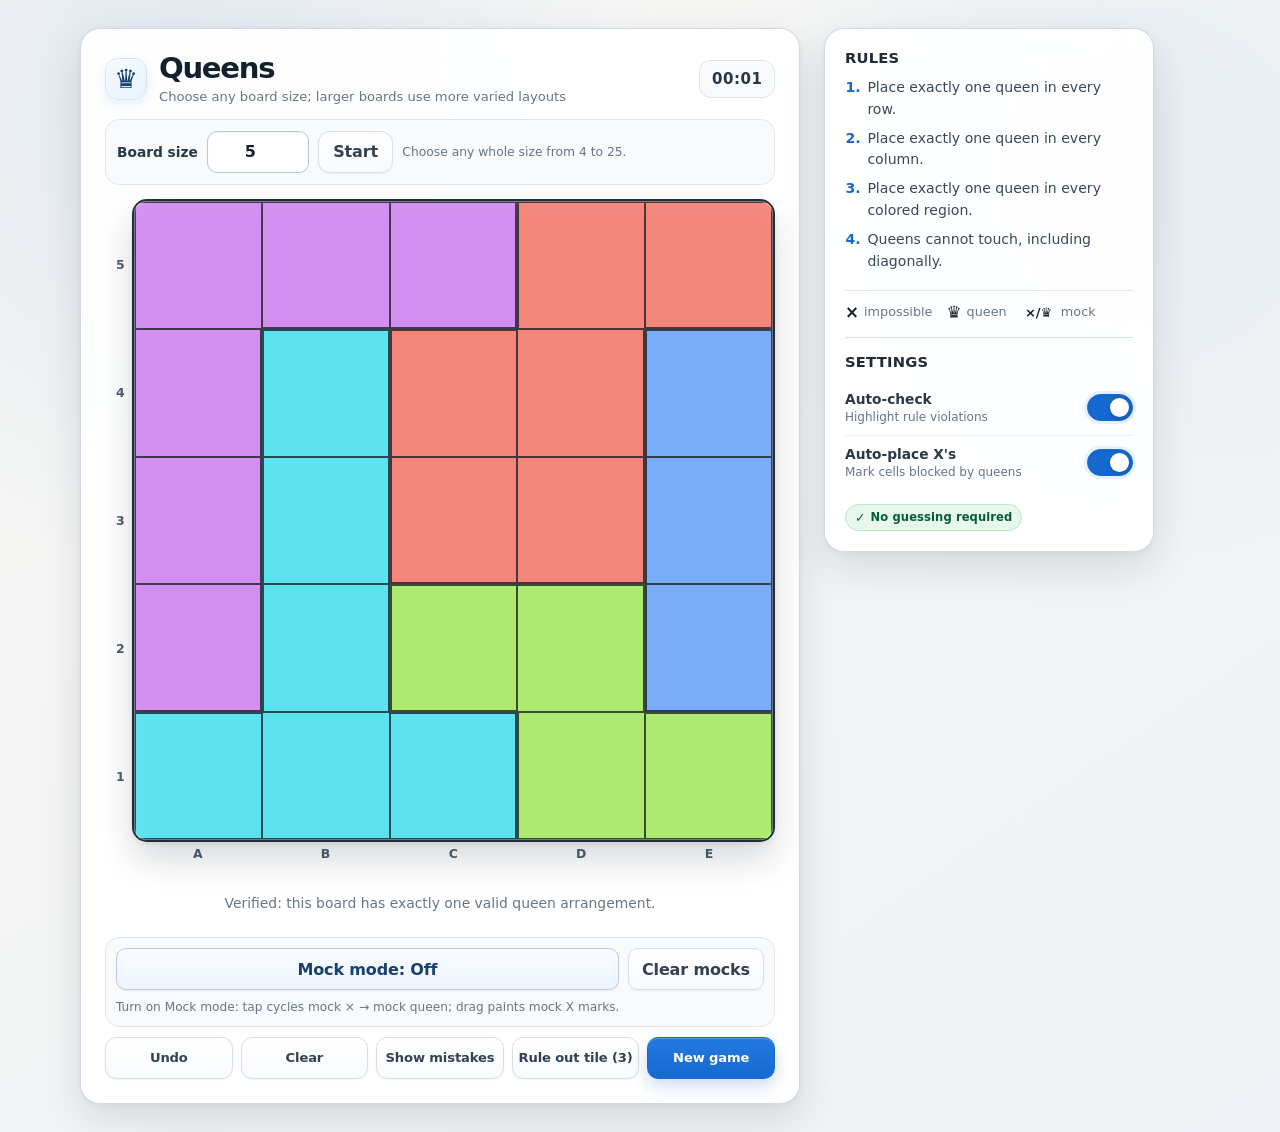
==== commit e678d876: "Add files via upload" ====
--- a/index.html
+++ b/index.html
@@ -6,64 +6,749 @@
 <title>Queens Logic</title>
 <style>
 :root{
-  --bg:#f4f2ee;--panel:#fff;--ink:#1d2226;--muted:#5e666e;--line:#d9d5ce;
-  --accent:#0a66c2;--danger:#b42318;--ok:#057642;--shadow:0 10px 30px rgba(0,0,0,.10);
+  --bg:#eef1f5;
+  --bg-warm:#f8f7f4;
+  --panel:rgba(255,255,255,.94);
+  --panel-solid:#fff;
+  --ink:#17202a;
+  --ink-soft:#344150;
+  --muted:#687586;
+  --line:#d7dee7;
+  --line-strong:#bdc8d5;
+  --accent:#1769d2;
+  --accent-dark:#0d54b5;
+  --accent-soft:#eaf2ff;
+  --accent-ring:rgba(23,105,210,.22);
+  --danger:#b42318;
+  --danger-soft:#fff0ee;
+  --ok:#087443;
+  --ok-soft:#eaf8f0;
+  --shadow-sm:0 3px 10px rgba(25,39,55,.08);
+  --shadow:0 16px 42px rgba(25,39,55,.12),0 2px 7px rgba(25,39,55,.06);
+  --shadow-board:0 18px 34px rgba(24,34,46,.18),0 2px 7px rgba(24,34,46,.12);
+  --radius:20px;
+  --ease:cubic-bezier(.2,.8,.2,1);
   font-family:Inter,ui-sans-serif,system-ui,-apple-system,BlinkMacSystemFont,"Segoe UI",sans-serif;
+  color-scheme:light;
 }
 *{box-sizing:border-box}
-html,body{margin:0;min-height:100%;background:var(--bg);color:var(--ink)}
-body{padding:clamp(10px,2vw,24px);touch-action:manipulation}
+html{min-height:100%;background:var(--bg)}
+body{
+  margin:0;
+  min-height:100vh;
+  padding:clamp(10px,2.2vw,28px);
+  color:var(--ink);
+  background:
+    radial-gradient(circle at 14% 8%,rgba(23,105,210,.10),transparent 30rem),
+    radial-gradient(circle at 88% 14%,rgba(66,153,225,.08),transparent 26rem),
+    linear-gradient(145deg,var(--bg-warm),var(--bg));
+  touch-action:manipulation;
+  -webkit-font-smoothing:antialiased;
+  text-rendering:optimizeLegibility;
+}
 button,input{font:inherit}
-button{border:1px solid var(--line);background:#fff;color:var(--ink);border-radius:999px;padding:.68rem 1rem;font-weight:700;cursor:pointer}
-button:not(.cell):hover{background:#f7f7f7}button:active{transform:translateY(1px)}button:disabled{opacity:.5;cursor:not-allowed}
-button.primary{background:var(--accent);border-color:var(--accent);color:#fff}
-.app{width:min(100%,980px);margin:auto;display:grid;grid-template-columns:minmax(0,640px) minmax(250px,1fr);gap:20px;align-items:start}
-.card{background:var(--panel);border:1px solid var(--line);border-radius:18px;box-shadow:var(--shadow)}
-.main{padding:clamp(12px,2vw,22px)}
-.topbar{display:flex;align-items:center;justify-content:space-between;gap:12px;margin-bottom:12px}
-.title{display:flex;align-items:center;gap:10px}.logo{font-size:2rem;line-height:1}.title h1{font-size:clamp(1.25rem,4vw,1.8rem);margin:0}.subtitle{font-size:.86rem;color:var(--muted);margin-top:2px}
-.timer{font-variant-numeric:tabular-nums;font-weight:800;white-space:nowrap}
-.size-control{display:grid;grid-template-columns:auto minmax(78px,110px) auto 1fr;gap:8px;align-items:center;margin:12px 0}
-.size-control label{font-weight:800;white-space:nowrap}.size-control input{width:100%;border:1px solid var(--line);border-radius:10px;padding:.66rem .72rem;background:#fff;color:var(--ink);font-weight:800;text-align:center}
-.size-control input:focus{outline:3px solid rgba(10,102,194,.22);border-color:var(--accent)}.size-control button{border-radius:10px;padding:.68rem .85rem}.size-help{color:var(--muted);font-size:.82rem;line-height:1.25}
-.board-shell{width:min(100%,646px);margin:auto;display:grid;grid-template-columns:24px minmax(0,1fr);grid-template-rows:auto 24px;align-items:stretch}.col-labels{grid-column:2;grid-row:2;display:grid;align-items:center;text-align:center;font-size:.72rem;font-weight:800;color:var(--muted)}.row-labels{grid-column:1;grid-row:1;display:grid;align-items:center;text-align:center;font-size:.72rem;font-weight:800;color:var(--muted)}.coord-label{display:grid;place-items:center;min-width:0;overflow:hidden}.board-wrap{grid-column:2;grid-row:1;position:relative;width:100%;margin:0;border-radius:12px;overflow:hidden;background:#ddd;box-shadow:0 0 0 2px #222}.board-wrap::before{content:"";display:block;padding-top:100%}
-.board{position:absolute;top:0;right:0;bottom:0;left:0;display:grid;width:100%;height:100%;min-width:0;min-height:0;user-select:none;-webkit-user-select:none;touch-action:none}
-.cell{appearance:none;-webkit-appearance:none;position:relative;width:100%;height:100%;min-width:0;min-height:0;overflow:hidden;border:0 solid rgba(15,15,15,.72);display:block;padding:0;margin:0;background-color:#fff;background-color:var(--cell);border-radius:0;outline:none;line-height:1}
-.cell::after{content:"";position:absolute;top:8%;right:8%;bottom:8%;left:8%;border-radius:8px;pointer-events:none}.cell:focus-visible::after{box-shadow:inset 0 0 0 3px var(--accent)}
-.cell .mark{position:absolute;z-index:5;top:0;right:0;bottom:0;left:0;display:grid;place-items:center;overflow:hidden;font-size:min(42px,calc(58vmin / var(--n)));font-weight:900;line-height:1;text-shadow:0 1px 0 rgba(255,255,255,.45);pointer-events:none}
-.cell:active{transform:none}.cell.queen .mark{top:50%;left:50%;right:auto;bottom:auto;width:auto;height:auto;display:block;overflow:visible;text-align:center;transform:translate(-50%,-50%);line-height:1}
-.cell.x .mark{font-size:0;opacity:.78;text-shadow:none}.cell.x .mark::before,.cell.x .mark::after{content:"";position:absolute;left:18%;top:calc(50% - 2px);width:64%;height:clamp(2px,.32em,4px);border-radius:999px;background:currentColor;transform-origin:center}.cell.x .mark::before{transform:rotate(45deg)}.cell.x .mark::after{transform:rotate(-45deg)}
-.cell.conflict::after{background:repeating-linear-gradient(135deg,rgba(180,35,24,.20) 0 6px,rgba(180,35,24,.42) 6px 11px);box-shadow:inset 0 0 0 3px var(--danger)}
-.cell.hint-area::before,.cell.hint-target::before{content:"";position:absolute;z-index:4;pointer-events:none;border-radius:8px}
-.cell.hint-area::before{inset:7%;border:2px solid rgba(10,102,194,.72);background:rgba(255,255,255,.12)}
-.cell.hint-target::before{inset:13%;border:3px solid var(--accent);background:rgba(10,102,194,.16);box-shadow:0 0 0 3px rgba(255,255,255,.70),0 0 0 6px rgba(10,102,194,.24);animation:hintPulse 1.15s ease-in-out infinite alternate}
-.cell.hint-problem::before{border-color:var(--danger);background:rgba(180,35,24,.18);box-shadow:0 0 0 3px rgba(255,255,255,.72),0 0 0 6px rgba(180,35,24,.24)}
-@keyframes hintPulse{from{transform:scale(.96);opacity:.72}to{transform:scale(1);opacity:1}}
-
-.cell .mock-shade{position:absolute;z-index:3;inset:7%;border-radius:7px;background:rgba(0,0,0,.20);box-shadow:inset 0 0 0 1px rgba(0,0,0,.10);pointer-events:none}.cell .mock-shade.overlap{background:rgba(0,0,0,.28)}
-.cell .mock-mark{position:absolute;z-index:7;left:50%;top:50%;transform:translate(-50%,-50%) scale(.64);font-size:min(42px,calc(58vmin / var(--n)));font-weight:900;line-height:1;color:#174ea6;text-shadow:0 1px 0 rgba(255,255,255,.9);filter:drop-shadow(0 0 4px rgba(23,78,166,.45));pointer-events:none}
-.cell .mock-x-mark{position:absolute;z-index:7;inset:0;color:#174ea6;opacity:.9;pointer-events:none}.cell .mock-x-mark::before,.cell .mock-x-mark::after{content:"";position:absolute;left:25%;top:calc(50% - 1.5px);width:50%;height:clamp(2px,.25em,3px);border-radius:999px;background:currentColor;box-shadow:0 0 0 1px rgba(255,255,255,.65);transform-origin:center}.cell .mock-x-mark::before{transform:rotate(45deg)}.cell .mock-x-mark::after{transform:rotate(-45deg)}
-.cell .mock-count{position:absolute;z-index:8;right:7%;top:7%;min-width:1.4em;height:1.4em;padding:0 .24em;display:grid;place-items:center;border-radius:999px;background:#174ea6;color:#fff;border:2px solid rgba(255,255,255,.92);box-shadow:0 1px 5px rgba(0,0,0,.25);font-size:min(16px,calc(25vmin / var(--n)));font-weight:900;line-height:1;pointer-events:none}
-.cell.mock-queen::after,.cell.mock-x::after{box-shadow:inset 0 0 0 2px rgba(23,78,166,.72)}
-.mock-tools{display:grid;grid-template-columns:minmax(145px,1fr) auto;gap:8px;align-items:center;margin:8px 0 2px}.mock-tools button{border-radius:10px;padding:.67rem .8rem}.mock-tools .mock-toggle{background:#f3f6fb;border-color:#a9bfdf;color:#17406f}.mock-tools .mock-toggle.active{background:#174ea6;border-color:#174ea6;color:#fff;box-shadow:0 0 0 3px rgba(23,78,166,.16)}.mock-tools .mock-help{grid-column:1/-1;color:var(--muted);font-size:.8rem;line-height:1.25;min-height:1.25em}.mock-tools .mock-help.active{color:#17406f;font-weight:700}
-.mock-legend{display:inline-block;transform:scale(.72);color:#174ea6}
-
-.cell.idle-forced::before{content:"";position:absolute;z-index:5;inset:13%;border-radius:9px;pointer-events:none;border:3px solid rgba(255,255,255,.96);box-shadow:0 0 0 4px rgba(10,102,194,.82),0 0 18px 5px rgba(10,102,194,.45);animation:forcedTileFlash .9s ease-in-out infinite}
-@keyframes forcedTileFlash{0%,100%{transform:scale(.84);opacity:.12}45%{transform:scale(1);opacity:1}}
-.cell.simulated-queen .mark{color:var(--accent);filter:drop-shadow(0 1px 0 #fff) drop-shadow(0 0 5px rgba(10,102,194,.55));animation:simQueenPop .34s ease-out}
+button{
+  min-height:42px;
+  border:1px solid var(--line);
+  border-radius:12px;
+  padding:.68rem 1rem;
+  color:var(--ink-soft);
+  background:linear-gradient(#fff,#f8fafc);
+  box-shadow:0 1px 2px rgba(23,32,42,.06);
+  font-weight:750;
+  letter-spacing:-.01em;
+  cursor:pointer;
+  transition:transform 130ms var(--ease),box-shadow 160ms var(--ease),border-color 160ms var(--ease),background-color 160ms var(--ease),color 160ms var(--ease),opacity 160ms var(--ease);
+  -webkit-tap-highlight-color:transparent;
+}
+button:not(.cell):active:not(:disabled){
+  transform:translateY(1px) scale(.985);
+  box-shadow:0 1px 3px rgba(25,39,55,.10);
+  transition-duration:70ms;
+}
+button:focus-visible,input:focus-visible{
+  outline:3px solid var(--accent-ring);
+  outline-offset:2px;
+}
+button:disabled{
+  color:#8d98a5;
+  background:#f3f5f7;
+  border-color:#e1e5ea;
+  box-shadow:none;
+  opacity:.68;
+  cursor:not-allowed;
+  transform:none;
+}
+button.primary{
+  color:#fff;
+  border-color:var(--accent);
+  background:linear-gradient(180deg,#2378de,var(--accent));
+  box-shadow:0 7px 16px rgba(23,105,210,.22),inset 0 1px rgba(255,255,255,.24);
+}
+.app{
+  width:min(100%,1120px);
+  margin:auto;
+  display:grid;
+  grid-template-columns:minmax(0,720px) minmax(270px,330px);
+  gap:clamp(14px,2vw,24px);
+  align-items:start;
+}
+.card{
+  position:relative;
+  overflow:hidden;
+  border:1px solid rgba(202,211,222,.88);
+  border-radius:var(--radius);
+  background:var(--panel);
+  box-shadow:var(--shadow);
+  backdrop-filter:blur(14px);
+  -webkit-backdrop-filter:blur(14px);
+  animation:cardIn 340ms var(--ease) both;
+}
+.card::before{
+  content:"";
+  position:absolute;
+  inset:0 0 auto;
+  height:1px;
+  background:linear-gradient(90deg,transparent,rgba(255,255,255,.95),transparent);
+  pointer-events:none;
+}
+.main{padding:clamp(14px,2vw,24px)}
+.side{padding:20px;animation-delay:60ms}
+.topbar{
+  display:flex;
+  align-items:center;
+  justify-content:space-between;
+  gap:16px;
+  margin-bottom:14px;
+}
+.title{display:flex;align-items:center;gap:12px;min-width:0}
+.logo{
+  width:42px;
+  height:42px;
+  flex:0 0 42px;
+  display:grid;
+  place-items:center;
+  border:1px solid #d7e4f7;
+  border-radius:13px;
+  color:#123e73;
+  background:linear-gradient(145deg,#f7fbff,#e7f1ff);
+  box-shadow:inset 0 1px rgba(255,255,255,.9),0 4px 12px rgba(23,105,210,.10);
+  font-size:1.65rem;
+  line-height:1;
+}
+.title h1{
+  margin:0;
+  font-size:clamp(1.35rem,3vw,1.82rem);
+  line-height:1.05;
+  letter-spacing:-.045em;
+  color:#13202e;
+}
+.subtitle{
+  margin-top:5px;
+  overflow:hidden;
+  color:var(--muted);
+  font-size:.82rem;
+  line-height:1.25;
+  text-overflow:ellipsis;
+  white-space:nowrap;
+}
+.timer{
+  flex:0 0 auto;
+  min-width:74px;
+  padding:.55rem .72rem;
+  border:1px solid #dce4ed;
+  border-radius:12px;
+  color:#263646;
+  background:#f8fafc;
+  box-shadow:inset 0 1px rgba(255,255,255,.9);
+  font-variant-numeric:tabular-nums;
+  font-size:.94rem;
+  font-weight:850;
+  letter-spacing:.035em;
+  text-align:center;
+  white-space:nowrap;
+}
+.size-control{
+  display:grid;
+  grid-template-columns:auto minmax(74px,102px) auto minmax(150px,1fr);
+  gap:9px;
+  align-items:center;
+  margin:0 0 16px;
+  padding:11px;
+  border:1px solid #e1e6ec;
+  border-radius:14px;
+  background:#f8fafc;
+}
+.size-control label{
+  color:#293746;
+  font-size:.86rem;
+  font-weight:800;
+  white-space:nowrap;
+}
+.size-control input{
+  width:100%;
+  height:42px;
+  border:1px solid var(--line-strong);
+  border-radius:10px;
+  padding:.55rem .7rem;
+  color:var(--ink);
+  background:#fff;
+  box-shadow:inset 0 1px 2px rgba(25,39,55,.06);
+  font-weight:850;
+  text-align:center;
+  transition:border-color 150ms var(--ease),box-shadow 150ms var(--ease),background 150ms var(--ease);
+}
+.size-control input:focus{border-color:var(--accent);box-shadow:0 0 0 3px var(--accent-ring)}
+.size-control button{height:42px;padding:.55rem .9rem}
+.size-help{color:var(--muted);font-size:.77rem;line-height:1.3}
+.board-shell{
+  width:min(100%,666px);
+  margin:auto;
+  display:grid;
+  grid-template-columns:27px minmax(0,1fr);
+  grid-template-rows:auto 27px;
+  align-items:stretch;
+}
+.col-labels,.row-labels{
+  color:#4d5d6d;
+  font-size:.78rem;
+  font-weight:900;
+  letter-spacing:.025em;
+}
+.col-labels{grid-column:2;grid-row:2;display:grid;align-items:center;text-align:center}
+.row-labels{grid-column:1;grid-row:1;display:grid;align-items:center;text-align:center}
+.coord-label{display:grid;place-items:center;min-width:0;overflow:hidden}
+.board-wrap{
+  grid-column:2;
+  grid-row:1;
+  position:relative;
+  width:100%;
+  margin:0;
+  overflow:hidden;
+  border-radius:13px;
+  background:#d7dbe0;
+  box-shadow:var(--shadow-board),0 0 0 2px #26313c,0 0 0 6px rgba(255,255,255,.8);
+  isolation:isolate;
+}
+.board-wrap::before{content:"";display:block;padding-top:100%}
+.board-wrap::after{
+  content:"";
+  position:absolute;
+  z-index:9;
+  inset:0;
+  border-radius:inherit;
+  box-shadow:inset 0 0 0 1px rgba(255,255,255,.28),inset 0 10px 20px rgba(255,255,255,.05);
+  pointer-events:none;
+}
+.board{
+  position:absolute;
+  inset:0;
+  display:grid;
+  width:100%;
+  height:100%;
+  min-width:0;
+  min-height:0;
+  user-select:none;
+  -webkit-user-select:none;
+  touch-action:none;
+}
+.cell{
+  appearance:none;
+  -webkit-appearance:none;
+  position:relative;
+  display:block;
+  width:100%;
+  height:100%;
+  min-width:0;
+  min-height:0;
+  overflow:hidden;
+  margin:0;
+  padding:0;
+  border:0 solid rgba(20,27,34,.76);
+  border-radius:0;
+  outline:none;
+  color:#1f2b37;
+  background:var(--cell);
+  background-image:none;
+  box-shadow:none;
+  line-height:1;
+  cursor:pointer;
+  transition:filter 110ms var(--ease),box-shadow 110ms var(--ease);
+}
+.cell:active{transform:none;filter:brightness(.97) saturate(1.04)}
+.cell::after{
+  content:"";
+  position:absolute;
+  z-index:8;
+  inset:8%;
+  border-radius:8px;
+  border:0 solid transparent;
+  opacity:1;
+  pointer-events:none;
+  transition:box-shadow 140ms var(--ease),background 140ms var(--ease),border-color 140ms var(--ease),transform 140ms var(--ease),opacity 140ms var(--ease);
+}
+.cell:focus-visible::after{
+  box-shadow:inset 0 0 0 3px #fff,0 0 0 3px var(--accent),0 0 0 6px rgba(23,105,210,.20);
+}
+.cell .mark{
+  position:absolute;
+  z-index:5;
+  inset:0;
+  display:grid;
+  place-items:center;
+  overflow:hidden;
+  color:#182431;
+  font-size:min(42px,calc(58vmin / var(--n)));
+  font-weight:900;
+  line-height:1;
+  text-shadow:0 1px 0 rgba(255,255,255,.62),0 2px 5px rgba(18,29,40,.14);
+  pointer-events:none;
+}
+.cell.queen .mark{
+  top:50%;
+  right:auto;
+  bottom:auto;
+  left:50%;
+  width:auto;
+  height:auto;
+  display:block;
+  overflow:visible;
+  text-align:center;
+  transform:translate(-50%,-50%);
+}
+.cell.queen.queen-enter .mark{
+  animation:queenIn 170ms var(--ease) both;
+}
+.cell.x .mark{font-size:0;opacity:.78;text-shadow:none}
+.cell.x .mark::before,.cell.x .mark::after{
+  content:"";
+  position:absolute;
+  left:18%;
+  top:calc(50% - 2px);
+  width:64%;
+  height:clamp(2px,.32em,4px);
+  border-radius:999px;
+  background:currentColor;
+  transform-origin:center;
+}
+.cell.x.x-enter .mark::before,.cell.x.x-enter .mark::after{
+  animation:xIn 140ms var(--ease) both;
+}
+.cell.x .mark::before{transform:rotate(45deg)}
+.cell.x .mark::after{transform:rotate(-45deg)}
+.cell.conflict::after{
+  background:repeating-linear-gradient(135deg,rgba(180,35,24,.14) 0 6px,rgba(180,35,24,.36) 6px 11px);
+  box-shadow:inset 0 0 0 3px var(--danger),0 0 0 2px rgba(255,255,255,.68),0 0 14px rgba(180,35,24,.34);
+  animation:conflictNudge 220ms var(--ease) both;
+}
+.cell.hint-area::before,.cell.hint-target::before{
+  content:"";
+  position:absolute;
+  z-index:4;
+  border-radius:8px;
+  pointer-events:none;
+}
+.cell.hint-area::before{
+  inset:7%;
+  border:2px solid rgba(23,105,210,.72);
+  background:rgba(255,255,255,.13);
+  animation:hintAreaIn 160ms var(--ease) both;
+}
+.cell.hint-target::before{
+  inset:13%;
+  border:3px solid var(--accent);
+  background:rgba(23,105,210,.17);
+  box-shadow:0 0 0 3px rgba(255,255,255,.72),0 0 0 6px rgba(23,105,210,.25),0 0 18px rgba(23,105,210,.24);
+  animation:hintPulse .72s var(--ease) infinite alternate;
+}
+.cell.hint-problem::before{
+  border-color:var(--danger);
+  background:rgba(180,35,24,.18);
+  box-shadow:0 0 0 3px rgba(255,255,255,.72),0 0 0 6px rgba(180,35,24,.25),0 0 18px rgba(180,35,24,.22);
+}
+.cell .mock-mark{
+  position:absolute;
+  z-index:7;
+  left:50%;
+  top:50%;
+  color:#174ea6;
+  font-size:min(42px,calc(58vmin / var(--n)));
+  font-weight:900;
+  line-height:1;
+  text-shadow:0 1px 0 rgba(255,255,255,.94);
+  filter:drop-shadow(0 2px 4px rgba(23,78,166,.32));
+  transform:translate(-50%,-50%) scale(.64);
+  pointer-events:none;
+}
+.cell.mock-queen-enter .mock-mark{
+  animation:mockQueenIn 160ms var(--ease) both;
+}
+.cell .mock-x-mark{
+  position:absolute;
+  z-index:6;
+  inset:0;
+  color:#174ea6;
+  opacity:.92;
+  pointer-events:none;
+}
+.cell .mock-x-mark::before,.cell .mock-x-mark::after{
+  content:"";
+  position:absolute;
+  left:25%;
+  top:calc(50% - 1.5px);
+  width:50%;
+  height:clamp(2px,.25em,3px);
+  border-radius:999px;
+  background:currentColor;
+  box-shadow:0 0 0 1px rgba(255,255,255,.76),0 1px 4px rgba(23,78,166,.24);
+  transform-origin:center;
+}
+.cell.mock-x-enter .mock-x-mark::before,.cell.mock-x-enter .mock-x-mark::after{
+  animation:mockXIn 140ms var(--ease) both;
+}
+.cell .mock-x-mark::before{transform:rotate(45deg)}
+.cell .mock-x-mark::after{transform:rotate(-45deg)}
+.cell.mock-queen::after,.cell.mock-x::after{
+  background:rgba(255,255,255,.07);
+  box-shadow:inset 0 0 0 2px rgba(23,78,166,.75),0 0 0 1px rgba(255,255,255,.55);
+}
+.mock-tools{
+  display:grid;
+  grid-template-columns:minmax(145px,1fr) auto;
+  gap:9px;
+  align-items:center;
+  margin:10px 0 3px;
+  padding:10px;
+  border:1px solid #e1e7ee;
+  border-radius:14px;
+  background:#f8fafc;
+}
+.mock-tools button{min-height:42px;border-radius:10px;padding:.62rem .82rem}
+.mock-tools .mock-toggle{
+  color:#17406f;
+  border-color:#b9cae1;
+  background:linear-gradient(#f8fbff,#eef5ff);
+}
+.mock-tools .mock-toggle.active{
+  color:#fff;
+  border-color:#174ea6;
+  background:linear-gradient(180deg,#2866bc,#174ea6);
+  box-shadow:0 7px 16px rgba(23,78,166,.22),inset 0 1px rgba(255,255,255,.2);
+  animation:toggleOn 180ms var(--ease) both;
+}
+.mock-tools .mock-help{
+  grid-column:1/-1;
+  min-height:1.25em;
+  color:var(--muted);
+  font-size:.76rem;
+  line-height:1.35;
+}
+.mock-tools .mock-help.active{color:#17406f;font-weight:700}
+.mock-legend{display:inline-block;color:#174ea6;transform:scale(.78)}
+.cell.idle-forced::before{
+  content:"";
+  position:absolute;
+  z-index:5;
+  inset:13%;
+  border:3px solid rgba(255,255,255,.97);
+  border-radius:9px;
+  box-shadow:0 0 0 4px rgba(23,105,210,.86),0 0 20px 6px rgba(23,105,210,.42);
+  pointer-events:none;
+  animation:forcedTileFlash .76s var(--ease) infinite;
+}
+.cell.simulated-queen .mark{
+  color:var(--accent);
+  filter:drop-shadow(0 1px 0 #fff) drop-shadow(0 0 6px rgba(23,105,210,.50));
+  animation:simQueenPop 180ms var(--ease) both;
+}
 .cell.simulated-x{color:var(--accent)}
-.cell.simulated-x .mark{opacity:.95}
-.cell.hint-problem .mark,.cell.simulated-queen.hint-problem .mark{color:var(--danger);filter:drop-shadow(0 1px 0 #fff) drop-shadow(0 0 5px rgba(180,35,24,.55))}
-@keyframes simQueenPop{from{transform:translate(-50%,-50%) scale(.45);opacity:.2}to{transform:translate(-50%,-50%) scale(1);opacity:1}}
-.status.hint ol{margin:.15rem 0 .35rem;padding-left:1.7rem;width:100%}.status.hint li{padding:.18rem .35rem;border-radius:6px;opacity:.48;transition:.2s}.status.hint li.done{opacity:.78}.status.hint li.active{opacity:1;background:#dcecff;color:#123f6b;font-weight:800;box-shadow:inset 3px 0 0 var(--accent)}.status.hint .hint-footer{margin-top:.25rem;font-weight:750;color:#23415f}
-.generating{position:absolute;top:0;right:0;bottom:0;left:0;z-index:10;display:none;place-items:center;background:rgba(255,255,255,.88);font-weight:800;text-align:center;padding:20px}.generating.show{display:grid}.spinner{width:32px;height:32px;border:4px solid #cfd8e3;border-top-color:var(--accent);border-radius:50%;animation:spin .8s linear infinite;margin:0 auto 10px}@keyframes spin{to{transform:rotate(360deg)}}
-.status{min-height:3.25em;margin:12px 0 4px;padding:8px;text-align:center;color:var(--muted);font-size:.91rem;line-height:1.4;display:grid;place-items:center}.status.ok{color:var(--ok);font-weight:800}.status.bad{color:var(--danger);font-weight:800}.status.hint{color:#23415f;background:#f2f7fc;border:1px solid #c8dff5;border-radius:10px;white-space:pre-line;text-align:left;place-items:start}
-.actions{display:grid;grid-template-columns:repeat(5,1fr);gap:8px;margin-top:10px}.actions button{padding:.65rem .3rem;border-radius:10px;font-size:.88rem}
-.side{padding:18px}.side h2{font-size:1rem;margin:0 0 10px}.rules{margin:0;padding-left:1.25rem;color:#3b4146;line-height:1.5}.rules li+li{margin-top:5px}.legend{display:flex;gap:16px;margin:16px 0;color:var(--muted);font-size:.88rem}.legend b{color:var(--ink);font-size:1.1rem}
-.settings{border-top:1px solid var(--line);padding-top:14px;margin-top:14px}.setting{display:flex;align-items:center;justify-content:space-between;gap:12px;padding:9px 0}.setting label{font-weight:650}.setting small{display:block;color:var(--muted);font-weight:400;margin-top:2px}.switch{appearance:none;width:44px;height:26px;border-radius:999px;background:#aeb4b9;position:relative;cursor:pointer;flex:0 0 auto}.switch::after{content:"";position:absolute;width:20px;height:20px;top:3px;left:3px;border-radius:50%;background:#fff;transition:.18s}.switch:checked{background:var(--accent)}.switch:checked::after{left:21px}.meta{margin-top:14px}.badge{display:inline-block;padding:3px 8px;border-radius:999px;background:#e7f6ec;color:#075d34;font-size:.78rem;font-weight:800}
-.win{position:fixed;top:0;right:0;bottom:0;left:0;display:none;place-items:center;background:rgba(0,0,0,.45);z-index:30;padding:18px}.win.show{display:grid}.win-card{width:min(92vw,390px);background:#fff;border-radius:20px;padding:26px;text-align:center;box-shadow:var(--shadow)}.win-crown{font-size:4.2rem}.win h2{margin:.2rem 0}.win p{color:var(--muted)}.win .row{display:flex;gap:8px;justify-content:center;margin-top:16px}
-@media(max-width:760px){body{padding:8px}.app{grid-template-columns:1fr;gap:10px}.side{box-shadow:none}.main,.side{border-radius:14px}.actions{grid-template-columns:repeat(2,1fr)}.mock-tools{grid-template-columns:1fr auto}.board-shell{width:100%;grid-template-columns:20px minmax(0,1fr);grid-template-rows:auto 20px}.col-labels,.row-labels{font-size:.62rem}.board-wrap{width:100%;min-width:0;min-height:0}.subtitle{display:none}.size-control{grid-template-columns:auto minmax(72px,95px) auto}.size-help{grid-column:1/-1}}
-@media(max-width:360px){.topbar{align-items:flex-start}.main{padding:10px}.size-control{gap:6px}.size-control button{padding:.65rem .55rem}}
+.cell.simulated-x .mark{opacity:.96}
+.cell.hint-problem .mark,.cell.simulated-queen.hint-problem .mark{
+  color:var(--danger);
+  filter:drop-shadow(0 1px 0 #fff) drop-shadow(0 0 6px rgba(180,35,24,.48));
+}
+.generating{
+  position:absolute;
+  z-index:10;
+  inset:0;
+  display:none;
+  place-items:center;
+  padding:22px;
+  color:#223449;
+  background:rgba(250,252,255,.90);
+  backdrop-filter:blur(5px);
+  -webkit-backdrop-filter:blur(5px);
+  font-weight:800;
+  text-align:center;
+}
+.generating.show{display:grid;animation:overlayIn 150ms ease-out both}
+.spinner{
+  width:35px;
+  height:35px;
+  margin:0 auto 11px;
+  border:4px solid #d8e1eb;
+  border-top-color:var(--accent);
+  border-radius:50%;
+  box-shadow:0 0 0 4px rgba(255,255,255,.65);
+  animation:spin .66s linear infinite;
+}
+.status{
+  min-height:3.4em;
+  margin:13px 0 4px;
+  padding:9px 12px;
+  display:grid;
+  place-items:center;
+  border:1px solid transparent;
+  border-radius:11px;
+  color:var(--muted);
+  background:transparent;
+  font-size:.87rem;
+  line-height:1.4;
+  text-align:center;
+  transition:color 150ms var(--ease),background 150ms var(--ease),border-color 150ms var(--ease),box-shadow 150ms var(--ease);
+}
+.status.ok{
+  color:var(--ok);
+  border-color:#bee5cf;
+  background:var(--ok-soft);
+  box-shadow:inset 3px 0 0 #2da86b;
+  font-weight:800;
+}
+.status.bad{
+  color:var(--danger);
+  border-color:#f0c5bf;
+  background:var(--danger-soft);
+  box-shadow:inset 3px 0 0 var(--danger);
+  font-weight:800;
+}
+.status.hint{
+  place-items:start;
+  color:#23415f;
+  border-color:#c6daf2;
+  background:#f2f7fd;
+  box-shadow:inset 3px 0 0 var(--accent);
+  white-space:pre-line;
+  text-align:left;
+}
+.status.hint ol{width:100%;margin:.1rem 0 .35rem;padding-left:1.65rem}
+.status.hint li{
+  padding:.22rem .42rem;
+  border-radius:7px;
+  opacity:.48;
+  transition:opacity 150ms var(--ease),background 150ms var(--ease),transform 150ms var(--ease);
+}
+.status.hint li.done{opacity:.74}
+.status.hint li.active{
+  color:#123f6b;
+  background:#dcecff;
+  box-shadow:inset 3px 0 0 var(--accent);
+  font-weight:800;
+  opacity:1;
+  transform:translateX(2px);
+}
+.status.hint .hint-footer{margin-top:.25rem;color:#23415f;font-weight:750}
+.actions{
+  display:grid;
+  grid-template-columns:repeat(5,minmax(0,1fr));
+  gap:8px;
+  margin-top:10px;
+}
+.actions button{min-width:0;padding:.65rem .35rem;border-radius:11px;font-size:.82rem;white-space:normal}
+.side h2{
+  margin:0 0 11px;
+  color:#1e2b39;
+  font-size:.92rem;
+  letter-spacing:.015em;
+  text-transform:uppercase;
+}
+.rules{
+  margin:0;
+  padding-left:1.28rem;
+  color:#394858;
+  font-size:.88rem;
+  line-height:1.55;
+}
+.rules li{padding-left:.12rem}
+.rules li+li{margin-top:7px}
+.rules li::marker{color:var(--accent);font-weight:850}
+.legend{
+  display:flex;
+  flex-wrap:wrap;
+  gap:9px 14px;
+  margin:17px 0 3px;
+  padding:11px 0 0;
+  border-top:1px solid #e4e8ed;
+  color:var(--muted);
+  font-size:.8rem;
+}
+.legend span{display:inline-flex;align-items:center;gap:5px}
+.legend b{color:var(--ink);font-size:1.05rem}
+.settings{margin-top:15px;padding-top:15px;border-top:1px solid var(--line)}
+.setting{
+  display:flex;
+  align-items:center;
+  justify-content:space-between;
+  gap:12px;
+  padding:10px 0;
+}
+.setting+.setting{border-top:1px solid #edf0f3}
+.setting label{color:#293746;font-size:.86rem;font-weight:750;cursor:pointer}
+.setting small{display:block;margin-top:3px;color:var(--muted);font-size:.75rem;font-weight:400;line-height:1.25}
+.switch{
+  appearance:none;
+  position:relative;
+  width:46px;
+  height:27px;
+  flex:0 0 auto;
+  margin:0;
+  border:1px solid #aab5c1;
+  border-radius:999px;
+  background:#b9c1ca;
+  box-shadow:inset 0 1px 3px rgba(22,33,44,.14);
+  cursor:pointer;
+  transition:background 170ms var(--ease),border-color 170ms var(--ease),box-shadow 170ms var(--ease);
+}
+.switch::after{
+  content:"";
+  position:absolute;
+  top:3px;
+  left:3px;
+  width:19px;
+  height:19px;
+  border-radius:50%;
+  background:#fff;
+  box-shadow:0 2px 5px rgba(20,30,40,.24);
+  transition:transform 170ms var(--ease),box-shadow 170ms var(--ease);
+}
+.switch:checked{
+  border-color:var(--accent);
+  background:var(--accent);
+  box-shadow:inset 0 1px 3px rgba(4,49,105,.18),0 0 0 3px rgba(23,105,210,.10);
+}
+.switch:checked::after{transform:translateX(19px)}
+.switch:active::after{box-shadow:0 1px 3px rgba(20,30,40,.28)}
+.meta{margin-top:14px}
+.badge{
+  display:inline-flex;
+  align-items:center;
+  gap:5px;
+  padding:5px 9px;
+  border:1px solid #bfe4ce;
+  border-radius:999px;
+  color:#075d34;
+  background:#e8f7ee;
+  font-size:.72rem;
+  font-weight:850;
+  letter-spacing:.01em;
+}
+.badge::before{content:"✓";font-size:.78rem}
+.win{
+  position:fixed;
+  z-index:30;
+  inset:0;
+  display:none;
+  place-items:center;
+  padding:18px;
+  background:rgba(15,25,36,.52);
+  backdrop-filter:blur(7px);
+  -webkit-backdrop-filter:blur(7px);
+}
+.win.show{display:grid;animation:modalBackdropIn 180ms ease-out both}
+.win-card{
+  width:min(92vw,405px);
+  padding:29px;
+  border:1px solid rgba(255,255,255,.8);
+  border-radius:22px;
+  background:#fff;
+  box-shadow:0 28px 70px rgba(10,20,32,.30);
+  text-align:center;
+  animation:modalCardIn 260ms var(--ease) both;
+}
+.win-crown{
+  width:82px;
+  height:82px;
+  margin:0 auto 10px;
+  display:grid;
+  place-items:center;
+  border:1px solid #cfe0f6;
+  border-radius:24px;
+  color:#134c8b;
+  background:linear-gradient(145deg,#f7fbff,#e6f1ff);
+  box-shadow:0 12px 26px rgba(23,105,210,.16),inset 0 1px rgba(255,255,255,.9);
+  font-size:3.4rem;
+}
+.win h2{margin:.25rem 0;color:#172535;font-size:1.55rem;letter-spacing:-.035em}
+.win p{margin:.55rem 0;color:var(--muted)}
+.win .row{display:flex;gap:9px;justify-content:center;margin-top:18px}
+.win .row button{min-width:120px}
+@keyframes cardIn{from{opacity:0;transform:translateY(8px)}to{opacity:1;transform:none}}
+@keyframes queenIn{0%{opacity:.2;transform:translate(-50%,-50%) scale(.62)}70%{opacity:1;transform:translate(-50%,-50%) scale(1.06)}100%{transform:translate(-50%,-50%) scale(1)}}
+@keyframes xIn{from{opacity:.2;scale:.5}to{opacity:1;scale:1}}
+@keyframes mockQueenIn{from{opacity:.2;transform:translate(-50%,-50%) scale(.38)}to{opacity:1;transform:translate(-50%,-50%) scale(.64)}}
+@keyframes mockXIn{from{opacity:.1;scale:.55}to{opacity:1;scale:1}}
+@keyframes conflictNudge{0%,100%{transform:none}35%{transform:translateX(-2px)}70%{transform:translateX(2px)}}
+@keyframes hintAreaIn{from{opacity:0;transform:scale(.88)}to{opacity:1;transform:none}}
+@keyframes hintPulse{from{transform:scale(.94);opacity:.72}to{transform:scale(1);opacity:1}}
+@keyframes forcedTileFlash{0%,100%{transform:scale(.84);opacity:.14}46%{transform:scale(1);opacity:1}}
+@keyframes simQueenPop{from{transform:translate(-50%,-50%) scale(.55);opacity:.2}to{transform:translate(-50%,-50%) scale(1);opacity:1}}
+@keyframes toggleOn{from{transform:scale(.98)}65%{transform:scale(1.015)}to{transform:none}}
+@keyframes spin{to{transform:rotate(360deg)}}
+@keyframes overlayIn{from{opacity:0}to{opacity:1}}
+@keyframes modalBackdropIn{from{opacity:0}to{opacity:1}}
+@keyframes modalCardIn{from{opacity:0;transform:translateY(10px) scale(.97)}to{opacity:1;transform:none}}
+@media(min-width:761px){.side{position:sticky;top:clamp(10px,2.2vw,28px)}}
+@media(max-width:900px){
+  .app{grid-template-columns:minmax(0,1fr) minmax(245px,285px);gap:14px}
+  .main{padding:16px}
+  .side{padding:17px}
+  .size-control{grid-template-columns:auto minmax(72px,94px) auto}.size-help{grid-column:1/-1}
+  .actions{grid-template-columns:repeat(3,minmax(0,1fr))}.actions .primary{grid-column:span 2}
+}
+@media(max-width:760px){
+  body{padding:8px}
+  .app{grid-template-columns:1fr;gap:10px}
+  .card{border-radius:16px;box-shadow:0 10px 28px rgba(25,39,55,.10)}
+  .main{padding:12px}
+  .side{padding:16px;box-shadow:0 7px 20px rgba(25,39,55,.08)}
+  .topbar{margin-bottom:12px}
+  .logo{width:38px;height:38px;flex-basis:38px;border-radius:11px;font-size:1.48rem}
+  .subtitle{display:none}
+  .timer{min-width:68px;padding:.5rem .6rem}
+  .size-control{grid-template-columns:auto minmax(70px,94px) auto;margin-bottom:13px;padding:9px}
+  .size-help{grid-column:1/-1}
+  .board-shell{width:100%;grid-template-columns:22px minmax(0,1fr);grid-template-rows:auto 22px}
+  .col-labels,.row-labels{font-size:.7rem}
+  .board-wrap{width:100%;min-width:0;min-height:0;border-radius:10px;box-shadow:0 11px 23px rgba(24,34,46,.15),0 0 0 2px #26313c,0 0 0 4px rgba(255,255,255,.72)}
+  .status{margin-top:11px;font-size:.82rem}
+  .mock-tools{grid-template-columns:1fr auto;padding:9px}
+  .actions{grid-template-columns:repeat(2,minmax(0,1fr));gap:7px}
+  .actions .primary{grid-column:span 2}
+  .legend{margin-top:14px}
+}
+@media(max-width:410px){
+  body{padding:6px}
+  .main{padding:10px}
+  .topbar{gap:8px}
+  .title{gap:8px}
+  .title h1{font-size:1.28rem}
+  .timer{min-width:62px;font-size:.84rem}
+  .size-control{grid-template-columns:auto minmax(62px,1fr) auto;gap:6px;padding:8px}
+  .size-control label{font-size:.78rem}
+  .size-control button{padding:.5rem .65rem}
+  .mock-tools{grid-template-columns:minmax(0,1fr) auto;gap:7px}
+  .mock-tools button{padding:.55rem .62rem;font-size:.78rem}
+  .actions button{font-size:.78rem}
+  .win-card{padding:22px 18px}
+  .win .row{flex-direction:column}.win .row button{width:100%}
+}
+@media(max-width:340px){
+  .logo{display:none}
+  .board-shell{grid-template-columns:18px minmax(0,1fr);grid-template-rows:auto 18px}
+  .size-control{grid-template-columns:1fr 68px}.size-control label{align-self:center}.size-control button{grid-column:1/-1}.size-help{grid-column:1/-1}
+}
+@media(prefers-reduced-motion:reduce){
+  *,*::before,*::after{scroll-behavior:auto!important;animation-duration:.01ms!important;animation-iteration-count:1!important;transition-duration:.01ms!important}
+}
 </style>
 </head>
 <body>
@@ -85,7 +770,7 @@
 var MIN_SIZE=4,MAX_SIZE=25,MAX_GENERATED_BASE=9;
 var $=function(s){return document.querySelector(s)};
 var boardEl=$('#board'),colLabelsEl=$('#colLabels'),rowLabelsEl=$('#rowLabels'),statusEl=$('#status'),genEl=$('#generating'),timerEl=$('#timer'),sizeInput=$('#boardSize');
-var n=5,regions=[],solution=[],regionColors=[],cells=[],history=[],moves=0,startedAt=0,timerId=null,solved=false,generationToken=0,dragState=null,hintsLeft=3,hintHistory=[],hintFocus=null,hintVisual=null,recentSolutionFamilies={},IDLE_HINT_MS=30000,idleHintTimer=null,idleFlashTimer=null,idleForcedTiles=[],lastValidMarkAt=0,hintPlaybackTimer=null,hintPlaybackToken=0,mockMode=false,mockQueens=new Set(),mockXs=new Set(),mockClearOnNextPress=false,mockClearTimer=null;
+var n=5,regions=[],solution=[],regionColors=[],cells=[],history=[],moves=0,startedAt=0,timerId=null,solved=false,generationToken=0,dragState=null,hintsLeft=3,hintHistory=[],hintFocus=null,hintVisual=null,recentSolutionFamilies={},IDLE_HINT_MS=30000,idleHintTimer=null,idleFlashTimer=null,idleForcedTiles=[],lastValidMarkAt=0,hintPlaybackTimer=null,hintPlaybackToken=0,mockMode=false,mockQueens=new Set(),mockXs=new Set(),xAnimationTiles=new Set(),queenAnimationTiles=new Set(),mockXAnimationTiles=new Set(),mockQueenAnimationTiles=new Set(),mockClearOnNextPress=false,mockClearTimer=null;
 function randInt(max){return Math.floor(Math.random()*max)}
 function shuffle(a){for(var i=a.length-1;i>0;i--){var j=randInt(i+1),t=a[i];a[i]=a[j];a[j]=t}return a}
 function fmtTime(ms){var s=Math.max(0,Math.floor(ms/1000)),m=Math.floor(s/60);return String(m).padStart(2,'0')+':'+String(s%60).padStart(2,'0')}
@@ -175,7 +860,7 @@
   }
   if(best&&!finalUniqueValidation(best,target))best=null;
   if(!best){setStatus('Verification failed before display. Retrying automatically; no unverified board will be shown.');setTimeout(function(){if(token===generationToken)generateGame()},80);return}
-  rememberSolution(target,best.sol);regions=best.map;solution=best.sol;regionColors=makePalette(target,regions,target);cells=Array(target*target).fill(0);history=[];moves=0;hintsLeft=3;hintHistory=[];hintFocus=null;hintVisual=null;mockQueens.clear();mockXs.clear();mockClearOnNextPress=false;renderBoard();genEl.classList.remove('show');setControls(true);setStatus('Verified: this board has exactly one valid queen arrangement.');startTimer();resetIdleHint()
+  rememberSolution(target,best.sol);regions=best.map;solution=best.sol;regionColors=makePalette(target,regions,target);cells=Array(target*target).fill(0);history=[];moves=0;hintsLeft=3;hintHistory=[];hintFocus=null;hintVisual=null;mockQueens.clear();mockXs.clear();xAnimationTiles.clear();queenAnimationTiles.clear();mockXAnimationTiles.clear();mockQueenAnimationTiles.clear();mockClearOnNextPress=false;renderBoard();genEl.classList.remove('show');setControls(true);setStatus('Verified: this board has exactly one valid queen arrangement.');startTimer();resetIdleHint()
 }
 function borderStyle(i){var r=Math.floor(i/n),c=i%n,id=regions[i];return{top:r===0?2.5:(regions[i-n]!==id?2.5:.4),right:c===n-1?2.5:(regions[i+1]!==id?2.5:.4),bottom:r===n-1?2.5:(regions[i+n]!==id?2.5:.4),left:c===0?2.5:(regions[i-1]!==id?2.5:.4)}}
 function autoBlockedSet(){var out=new Set(),queens=[];cells.forEach(function(v,i){if(v===2)queens.push(i)});for(var q=0;q<queens.length;q++){var qi=queens[q],qr=Math.floor(qi/n),qc=qi%n,rid=regions[qi];for(var i=0;i<n*n;i++){if(i===qi||cells[i]===2)continue;var r=Math.floor(i/n),c=i%n;if(r===qr||c===qc||regions[i]===rid||(Math.abs(r-qr)<=1&&Math.abs(c-qc)<=1))out.add(i)}}return out}
@@ -194,20 +879,20 @@
 }
 function mockMarkCount(){return mockQueens.size+mockXs.size}
 function updateMockControls(){
-  var button=$('#mockMode'),help=$('#mockHelp'),count=mockMarkCount();button.textContent='Mock mode: '+(mockMode?'On':'Off');button.classList.toggle('active',mockMode);button.setAttribute('aria-pressed',String(mockMode));$('#clearMocks').disabled=!count||solved;help.classList.toggle('active',mockMode);help.textContent=mockMode?'Mock mode is on: tap cycles mock × → mock queen → empty. Drag paints mock X marks. Black squares show mock-queen blocking; numbers show overlaps.':mockClearOnNextPress?'Mock queens and X marks are frozen for inspection and will disappear on your next press.':'Turn on Mock mode: tap cycles mock × → mock queen; drag paints mock X marks.'
+  var button=$('#mockMode'),help=$('#mockHelp'),count=mockMarkCount();button.textContent='Mock mode: '+(mockMode?'On':'Off');button.classList.toggle('active',mockMode);button.setAttribute('aria-pressed',String(mockMode));$('#clearMocks').disabled=!count||solved;help.classList.toggle('active',mockMode);help.textContent=mockMode?'Mock mode is on: tap cycles mock × → mock queen → empty. Drag paints mock X marks. Blue mock X marks show mock-queen blocking.':mockClearOnNextPress?'Mock queens and X marks are frozen for inspection and will disappear on your next press.':'Turn on Mock mode: tap cycles mock × → mock queen; drag paints mock X marks.'
 }
 function setMockMode(on){
   mockMode=!!on;mockClearOnNextPress=!mockMode&&mockMarkCount()>0;clearHintVisual();updateMockControls();renderBoard();setStatus(mockMode?'Mock mode on. Tap: empty → mock × → mock queen. Drag to paint mock X marks.':mockClearOnNextPress?'Mock mode off. All mock marks remain visible until your next press.':'Mock mode off.')
 }
 function cycleMockCell(i,reverse){
   if(solved)return;clearHintVisual();var hasQ=mockQueens.has(i),hasX=mockXs.has(i);
-  if(reverse){if(hasX){mockXs.delete(i)}else if(hasQ){mockQueens.delete(i);mockXs.add(i)}else if(cells[i]!==2){mockQueens.add(i)}}
-  else{if(hasQ){mockQueens.delete(i)}else if(hasX){mockXs.delete(i);if(cells[i]!==2)mockQueens.add(i)}else mockXs.add(i)}
-  renderBoard();setStatus(mockQueens.size+' mock queen'+(mockQueens.size===1?'':'s')+' and '+mockXs.size+' mock X'+(mockXs.size===1?'':'s')+'. Black squares show tiles blocked by mock queens.')
-}
-function toggleMockQueen(i){if(mockQueens.has(i)){mockQueens.delete(i)}else if(cells[i]!==2){mockXs.delete(i);mockQueens.add(i)}renderBoard();updateMockControls()}
+  if(reverse){if(hasX){mockXs.delete(i)}else if(hasQ){mockQueens.delete(i);mockXs.add(i);mockXAnimationTiles.add(i)}else if(cells[i]!==2){mockQueens.add(i);mockQueenAnimationTiles.add(i)}}
+  else{if(hasQ){mockQueens.delete(i)}else if(hasX){mockXs.delete(i);if(cells[i]!==2){mockQueens.add(i);mockQueenAnimationTiles.add(i)}}else{mockXs.add(i);mockXAnimationTiles.add(i)}}
+  renderBoard();setStatus(mockQueens.size+' mock queen'+(mockQueens.size===1?'':'s')+' and '+mockXs.size+' mock X'+(mockXs.size===1?'':'s')+'. Blue mock X marks show tiles blocked by mock queens.')
+}
+function toggleMockQueen(i){if(mockQueens.has(i)){mockQueens.delete(i)}else if(cells[i]!==2){mockXs.delete(i);mockQueens.add(i);mockQueenAnimationTiles.add(i)}renderBoard();updateMockControls()}
 function paintMockXs(indices){
-  var changed=false;indices.forEach(function(i){if(i>=0&&!mockXs.has(i)){mockQueens.delete(i);mockXs.add(i);changed=true}});if(changed)renderBoard();return changed
+  var changed=false;indices.forEach(function(i){if(i>=0&&!mockXs.has(i)){mockQueens.delete(i);mockXs.add(i);mockXAnimationTiles.add(i);changed=true}});if(changed)renderBoard();return changed
 }
 function clearMockQueens(showStatus){
   clearTimeout(mockClearTimer);mockClearTimer=null;mockClearOnNextPress=false;if(!mockMarkCount()){updateMockControls();return}mockQueens.clear();mockXs.clear();renderBoard();if(showStatus!==false)setStatus('Mock queens and X marks cleared.')
@@ -221,22 +906,22 @@
   boardEl.innerHTML='';
   var auto=autoBlockedSet(),bad=conflictSet(false),hintArea=new Set(hintVisual&&hintVisual.area||[]),hintTargets=new Set(hintVisual&&hintVisual.targets||[]),hintProblem=!!(hintVisual&&hintVisual.problem),problemTiles=new Set(hintVisual&&hintVisual.problemTiles||[]),simQueens=new Set(hintVisual&&hintVisual.simQueens||[]),simXs=new Set(hintVisual&&hintVisual.simXs||[]),idleForced=new Set(idleForcedTiles),mockData=mockInfluenceData();
   for(var i=0;i<n*n;i++){
-    var b=borderStyle(i),base=cells[i],simQueen=base!==2&&simQueens.has(i),simX=base===0&&!simQueen&&simXs.has(i),effective=base===0&&$('#autoXs').checked&&auto.has(i)?1:base,xShown=!simQueen&&(effective===1||simX),isProblem=problemTiles.has(i)||(hintProblem&&hintTargets.has(i)),btn=document.createElement('button');
-    btn.className='cell'+(xShown?' x':'')+(simX?' simulated-x':'')+(base===2?' queen':'')+(simQueen?' queen simulated-queen':'')+(bad.has(i)?' conflict':'')+(hintArea.has(i)?' hint-area':'')+((hintTargets.has(i)||problemTiles.has(i))?' hint-target':'')+(isProblem?' hint-problem':'')+(idleForced.has(i)&&base===0?' idle-forced':'')+(mockQueens.has(i)?' mock-queen':'')+(mockXs.has(i)?' mock-x':'');
-    btn.style.setProperty('--cell',regionColors[regions[i]]);btn.style.borderTopWidth=b.top+'px';btn.style.borderRightWidth=b.right+'px';btn.style.borderBottomWidth=b.bottom+'px';btn.style.borderLeftWidth=b.left+'px';btn.dataset.i=i;btn.setAttribute('aria-label',squareName(i));btn.innerHTML='<span class="mark">'+(base===2||simQueen?'♛':'')+'</span>'+(mockData.counts[i]>0?'<span class="mock-shade'+(mockData.counts[i]>=2?' overlap':'')+'"></span>':'')+(mockQueens.has(i)?'<span class="mock-mark">♛</span>':'')+(mockXs.has(i)?'<span class="mock-x-mark"></span>':'')+(mockData.counts[i]>=2?'<span class="mock-count">'+mockData.counts[i]+'</span>':'');boardEl.appendChild(btn)
-  }
-  updateButtons();updateMockControls()
+    var b=borderStyle(i),base=cells[i],simQueen=base!==2&&simQueens.has(i),simX=base===0&&!simQueen&&simXs.has(i),effective=base===0&&$('#autoXs').checked&&auto.has(i)?1:base,xShown=!simQueen&&(effective===1||simX),isProblem=problemTiles.has(i)||(hintProblem&&hintTargets.has(i)),mockXVisible=mockData.counts[i]>0||mockXs.has(i),btn=document.createElement('button');
+    btn.className='cell'+(xShown?' x':'')+(simX?' simulated-x':'')+(base===2?' queen':'')+(simQueen?' queen simulated-queen':'')+(bad.has(i)?' conflict':'')+(hintArea.has(i)?' hint-area':'')+((hintTargets.has(i)||problemTiles.has(i))?' hint-target':'')+(isProblem?' hint-problem':'')+(idleForced.has(i)&&base===0?' idle-forced':'')+(xAnimationTiles.has(i)?' x-enter':'')+(queenAnimationTiles.has(i)?' queen-enter':'')+(mockQueens.has(i)?' mock-queen':'')+(mockQueenAnimationTiles.has(i)?' mock-queen-enter':'')+(mockXVisible?' mock-x':'')+(mockXAnimationTiles.has(i)?' mock-x-enter':'');
+    btn.style.setProperty('--cell',regionColors[regions[i]]);btn.style.borderTopWidth=b.top+'px';btn.style.borderRightWidth=b.right+'px';btn.style.borderBottomWidth=b.bottom+'px';btn.style.borderLeftWidth=b.left+'px';btn.dataset.i=i;btn.setAttribute('aria-label',squareName(i));btn.innerHTML='<span class="mark">'+(base===2||simQueen?'♛':'')+'</span>'+(mockXVisible?'<span class="mock-x-mark"></span>':'')+(mockQueens.has(i)?'<span class="mock-mark">♛</span>':'');boardEl.appendChild(btn)
+  }
+  xAnimationTiles.clear();queenAnimationTiles.clear();mockXAnimationTiles.clear();mockQueenAnimationTiles.clear();updateButtons();updateMockControls()
 }
 function pushHistory(){history.push(cells.slice());if(history.length>200)history.shift()}
 function stopHintPlayback(){hintPlaybackToken++;clearTimeout(hintPlaybackTimer);hintPlaybackTimer=null}
 function clearHintVisual(){stopHintPlayback();hintVisual=null}
 function placedMarkIsValid(i){var r=Math.floor(i/n),isSolutionTile=solution[r]===i%n;if(cells[i]===1)return!isSolutionTile;if(cells[i]===2)return isSolutionTile;return false}
-function cycleCell(i,isAuto,reverse){if(solved)return;clearHintVisual();pushHistory();var effective=cells[i]===0&&isAuto?1:cells[i];cells[i]=reverse?(effective===0?2:effective===2?1:0):(effective===0?1:effective===1?2:0);moves++;if(placedMarkIsValid(i))resetIdleHint();else resumeIdleHint();renderBoard();checkProgress()}
+function cycleCell(i,isAuto,reverse){if(solved)return;clearHintVisual();pushHistory();var before=cells[i],effective=before===0&&isAuto?1:before,next=reverse?(effective===0?2:effective===2?1:0):(effective===0?1:effective===1?2:0);cells[i]=next;if(next===1&&before!==1)xAnimationTiles.add(i);if(next===2&&before!==2)queenAnimationTiles.add(i);moves++;if(placedMarkIsValid(i))resetIdleHint();else resumeIdleHint();renderBoard();checkProgress()}
 function checkProgress(){var bad=conflictSet(false);if(bad.size){setStatus('Two or more queens break a rule.','bad');return}var queens=cells.filter(function(v){return v===2}).length;if(queens===n){var valid=solution.every(function(c,r){return cells[r*n+c]===2});if(valid){solved=true;clearHintVisual();cancelIdleHint();clearInterval(timerId);setStatus('Solved without guessing.','ok');renderBoard();$('#winText').textContent=n+'×'+n+' · '+timerEl.textContent+' · '+moves+' moves';$('#win').classList.add('show')}else setStatus('The board is full, but at least one queen is misplaced.','bad')}else setStatus(queens+' of '+n+' queens placed.')}
 function updateButtons(){var hasMarks=cells.some(function(v){return v!==0});$('#undo').disabled=!history.length||solved;$('#clear').disabled=(!hasMarks&&!mockMarkCount())||solved;$('#mistakes').disabled=!hasMarks||solved;$('#hint').disabled=solved||hintsLeft<=0;$('#hint').textContent='Rule out tile ('+hintsLeft+')'}
 function setControls(on){document.querySelectorAll('.actions button,.mock-tools button,.size-control button,.size-control input').forEach(function(el){el.disabled=!on})}
 function undo(){if(!history.length||solved)return;clearHintVisual();cells=history.pop();moves++;resetIdleHint();renderBoard();checkProgress()}
-function clearBoard(){var hasReal=cells.some(function(v){return v!==0});if((!hasReal&&!mockMarkCount())||solved)return;clearHintVisual();if(hasReal){pushHistory();cells.fill(0);moves++;resetIdleHint()}mockQueens.clear();mockXs.clear();mockClearOnNextPress=false;renderBoard();setStatus('Board cleared.')}
+function clearBoard(){var hasReal=cells.some(function(v){return v!==0});if((!hasReal&&!mockMarkCount())||solved)return;clearHintVisual();if(hasReal){pushHistory();cells.fill(0);moves++;resetIdleHint()}mockQueens.clear();mockXs.clear();xAnimationTiles.clear();queenAnimationTiles.clear();mockXAnimationTiles.clear();mockQueenAnimationTiles.clear();mockClearOnNextPress=false;renderBoard();setStatus('Board cleared.')}
 function playableCells(){var blocked=autoBlockedSet(),out=[];for(var i=0;i<n*n;i++)if(cells[i]===0&&!blocked.has(i))out.push(i);return out}
 function unitHasQueen(type,index){for(var i=0;i<n*n;i++)if(cells[i]===2){var r=Math.floor(i/n),c=i%n;if(type==='row'&&r===index||type==='col'&&c===index||type==='region'&&regions[i]===index)return true}return false}
 function unitCandidates(type,index,playable){return playable.filter(function(i){var r=Math.floor(i/n),c=i%n;return type==='row'?r===index:type==='col'?c===index:regions[i]===index})}
@@ -493,7 +1178,7 @@
 function cellFromTarget(target){var cell=target&&target.closest?target.closest('.cell'):null;return cell&&boardEl.contains(cell)?Number(cell.dataset.i):-1}
 function cellFromPoint(x,y){return cellFromTarget(document.elementFromPoint(x,y))}
 function lineCells(from,to){var r1=Math.floor(from/n),c1=from%n,r2=Math.floor(to/n),c2=to%n,steps=Math.max(Math.abs(r2-r1),Math.abs(c2-c1)),out=[];if(!steps)return[from];for(var k=0;k<=steps;k++){var r=Math.round(r1+(r2-r1)*k/steps),c=Math.round(c1+(c2-c1)*k/steps),i=r*n+c;if(out[out.length-1]!==i)out.push(i)}return out}
-function paintXs(indices){var changed=indices.filter(function(i){return i>=0&&cells[i]!==1&&cells[i]!==2});if(!changed.length)return false;clearHintVisual();if(!dragState.historySaved){pushHistory();dragState.historySaved=true}changed.forEach(function(i){cells[i]=1;if(solution[Math.floor(i/n)]!==i%n)dragState.validPlaced=true});dragState.changed=true;renderBoard();return true}
+function paintXs(indices){var changed=indices.filter(function(i){return i>=0&&cells[i]!==1&&cells[i]!==2});if(!changed.length)return false;clearHintVisual();if(!dragState.historySaved){pushHistory();dragState.historySaved=true}changed.forEach(function(i){cells[i]=1;xAnimationTiles.add(i);if(solution[Math.floor(i/n)]!==i%n)dragState.validPlaced=true});dragState.changed=true;renderBoard();return true}
 function finishDrag(click){var state=dragState;if(!state)return;dragState=null;if(state.mock){if(state.active){setStatus(mockQueens.size+' mock queen'+(mockQueens.size===1?'':'s')+' and '+mockXs.size+' mock X'+(mockXs.size===1?'':'s')+'.')}else if(click)cycleMockCell(state.start,false);return}if(state.active){if(state.changed){moves++;if(state.validPlaced)resetIdleHint();else resumeIdleHint();renderBoard();checkProgress()}else setStatus('No cells changed.')}else if(click)cycleCell(state.start,autoBlockedSet().has(state.start),false)}
 function beginDrag(id,i){dragState={pointerId:id,start:i,last:i,active:false,historySaved:false,changed:false,validPlaced:false,mock:mockMode}}
 function moveDrag(id,x,y){if(!dragState||dragState.pointerId!==id)return;var i=cellFromPoint(x,y);if(i<0||i===dragState.last)return;var prev=dragState.last;dragState.last=i;dragState.active=true;if(dragState.mock){paintMockXs(lineCells(prev,i).concat([dragState.start]));return}paintXs(lineCells(prev,i).concat(dragState.historySaved?[]:[dragState.start]))}
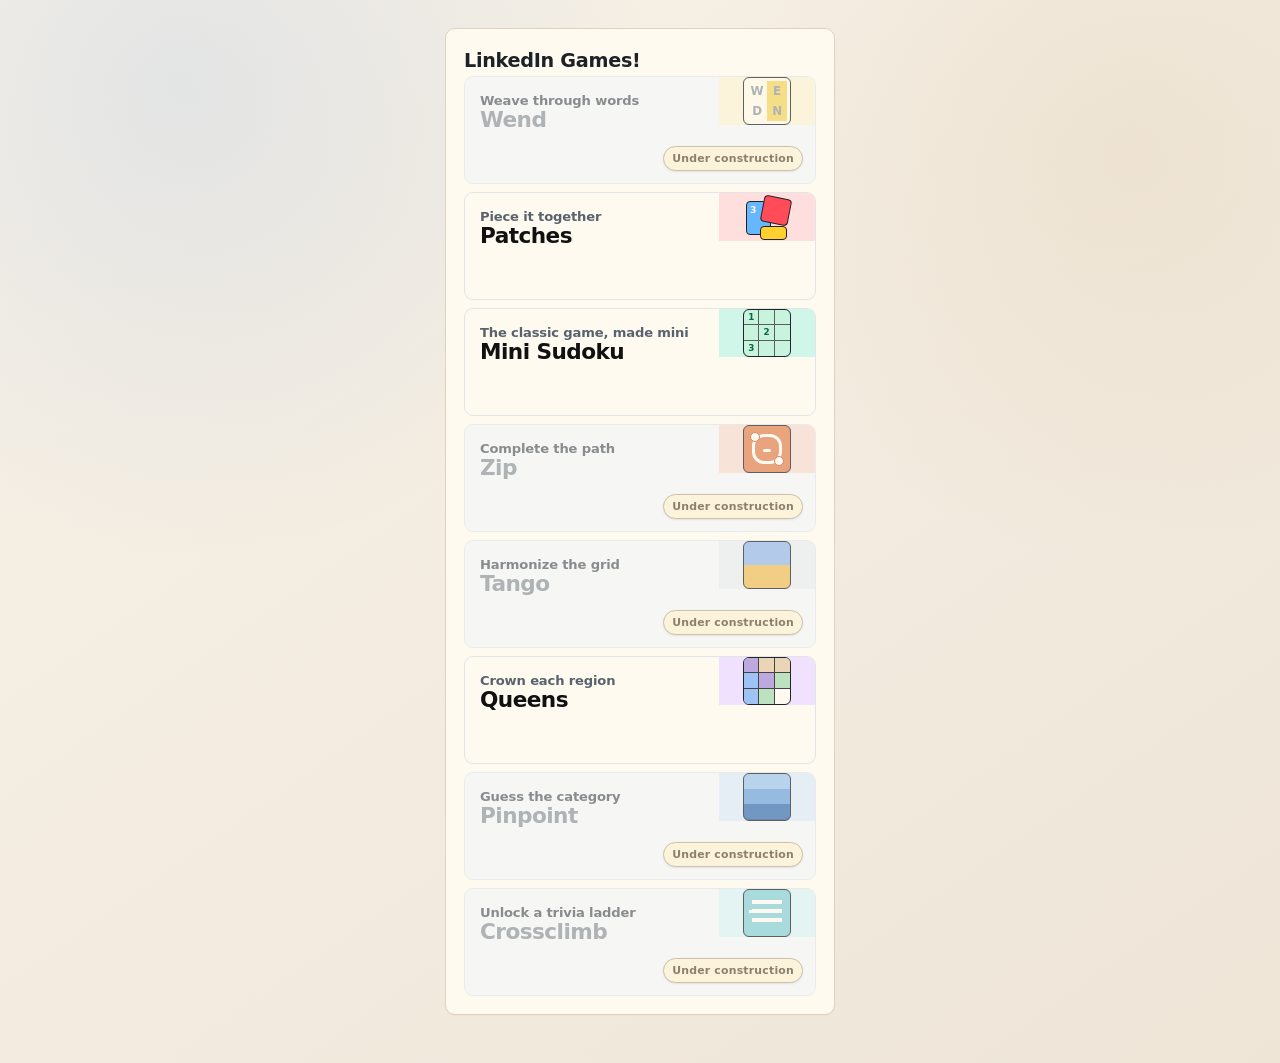
==== commit e1f2bf9f: "test" ====
--- a/index.html
+++ b/index.html
@@ -3,13 +3,13 @@
 <head>
 <meta charset="utf-8">
 <meta name="viewport" content="width=device-width,initial-scale=1,viewport-fit=cover">
-<title>Queens Logic</title>
+<title>Daily Games</title>
 <style>
 :root{
   --bg:#eef1f5;
   --bg-warm:#f8f7f4;
-  --panel:rgba(255,255,255,.94);
-  --panel-solid:#fff;
+  --panel:rgba(255,250,240,.94);
+  --panel-solid:#fffaf0;
   --ink:#17202a;
   --ink-soft:#344150;
   --muted:#687586;
@@ -53,7 +53,7 @@
   border-radius:12px;
   padding:.68rem 1rem;
   color:var(--ink-soft);
-  background:linear-gradient(#fff,#f8fafc);
+  background:linear-gradient(#fffaf0,#f8fafc);
   box-shadow:0 1px 2px rgba(23,32,42,.06);
   font-weight:750;
   letter-spacing:-.01em;
@@ -80,10 +80,10 @@
   transform:none;
 }
 button.primary{
-  color:#fff;
+  color:#fffaf0;
   border-color:var(--accent);
   background:linear-gradient(180deg,#2378de,var(--accent));
-  box-shadow:0 7px 16px rgba(23,105,210,.22),inset 0 1px rgba(255,255,255,.24);
+  box-shadow:0 7px 16px rgba(23,105,210,.22),inset 0 1px rgba(255,250,240,.24);
 }
 .app{
   width:min(100%,1120px);
@@ -109,7 +109,7 @@
   position:absolute;
   inset:0 0 auto;
   height:1px;
-  background:linear-gradient(90deg,transparent,rgba(255,255,255,.95),transparent);
+  background:linear-gradient(90deg,transparent,rgba(255,250,240,.95),transparent);
   pointer-events:none;
 }
 .main{padding:clamp(14px,2vw,24px)}
@@ -132,7 +132,7 @@
   border-radius:13px;
   color:#123e73;
   background:linear-gradient(145deg,#f7fbff,#e7f1ff);
-  box-shadow:inset 0 1px rgba(255,255,255,.9),0 4px 12px rgba(23,105,210,.10);
+  box-shadow:inset 0 1px rgba(255,250,240,.9),0 4px 12px rgba(23,105,210,.10);
   font-size:1.65rem;
   line-height:1;
 }
@@ -160,7 +160,7 @@
   border-radius:12px;
   color:#263646;
   background:#f8fafc;
-  box-shadow:inset 0 1px rgba(255,255,255,.9);
+  box-shadow:inset 0 1px rgba(255,250,240,.9);
   font-variant-numeric:tabular-nums;
   font-size:.94rem;
   font-weight:850;
@@ -192,7 +192,7 @@
   border-radius:10px;
   padding:.55rem .7rem;
   color:var(--ink);
-  background:#fff;
+  background:#fffaf0;
   box-shadow:inset 0 1px 2px rgba(25,39,55,.06);
   font-weight:850;
   text-align:center;
@@ -227,7 +227,7 @@
   overflow:hidden;
   border-radius:13px;
   background:#d7dbe0;
-  box-shadow:var(--shadow-board),0 0 0 2px #26313c,0 0 0 6px rgba(255,255,255,.8);
+  box-shadow:var(--shadow-board),0 0 0 2px #26313c,0 0 0 6px rgba(255,250,240,.8);
   isolation:isolate;
 }
 .board-wrap::before{content:"";display:block;padding-top:100%}
@@ -237,7 +237,7 @@
   z-index:9;
   inset:0;
   border-radius:inherit;
-  box-shadow:inset 0 0 0 1px rgba(255,255,255,.28),inset 0 10px 20px rgba(255,255,255,.05);
+  box-shadow:inset 0 0 0 1px rgba(255,250,240,.28),inset 0 10px 20px rgba(255,250,240,.05);
   pointer-events:none;
 }
 .board{
@@ -288,7 +288,7 @@
   transition:box-shadow 140ms var(--ease),background 140ms var(--ease),border-color 140ms var(--ease),transform 140ms var(--ease),opacity 140ms var(--ease);
 }
 .cell:focus-visible::after{
-  box-shadow:inset 0 0 0 3px #fff,0 0 0 3px var(--accent),0 0 0 6px rgba(23,105,210,.20);
+  box-shadow:inset 0 0 0 3px #fffaf0,0 0 0 3px var(--accent),0 0 0 6px rgba(23,105,210,.20);
 }
 .cell .mark{
   position:absolute;
@@ -301,7 +301,7 @@
   font-size:min(42px,calc(58vmin / var(--n)));
   font-weight:900;
   line-height:1;
-  text-shadow:0 1px 0 rgba(255,255,255,.62),0 2px 5px rgba(18,29,40,.14);
+  text-shadow:0 1px 0 rgba(255,250,240,.62),0 2px 5px rgba(18,29,40,.14);
   pointer-events:none;
 }
 .cell.queen .mark{
@@ -338,7 +338,7 @@
 .cell.x .mark::after{transform:rotate(-45deg)}
 .cell.conflict::after{
   background:repeating-linear-gradient(135deg,rgba(180,35,24,.14) 0 6px,rgba(180,35,24,.36) 6px 11px);
-  box-shadow:inset 0 0 0 3px var(--danger),0 0 0 2px rgba(255,255,255,.68),0 0 14px rgba(180,35,24,.34);
+  box-shadow:inset 0 0 0 3px var(--danger),0 0 0 2px rgba(255,250,240,.68),0 0 14px rgba(180,35,24,.34);
   animation:conflictNudge 220ms var(--ease) both;
 }
 .cell.hint-area::before,.cell.hint-target::before{
@@ -351,20 +351,20 @@
 .cell.hint-area::before{
   inset:7%;
   border:2px solid rgba(23,105,210,.72);
-  background:rgba(255,255,255,.13);
+  background:rgba(255,250,240,.13);
   animation:hintAreaIn 160ms var(--ease) both;
 }
 .cell.hint-target::before{
   inset:13%;
   border:3px solid var(--accent);
   background:rgba(23,105,210,.17);
-  box-shadow:0 0 0 3px rgba(255,255,255,.72),0 0 0 6px rgba(23,105,210,.25),0 0 18px rgba(23,105,210,.24);
+  box-shadow:0 0 0 3px rgba(255,250,240,.72),0 0 0 6px rgba(23,105,210,.25),0 0 18px rgba(23,105,210,.24);
   animation:hintPulse .72s var(--ease) infinite alternate;
 }
 .cell.hint-problem::before{
   border-color:var(--danger);
   background:rgba(180,35,24,.18);
-  box-shadow:0 0 0 3px rgba(255,255,255,.72),0 0 0 6px rgba(180,35,24,.25),0 0 18px rgba(180,35,24,.22);
+  box-shadow:0 0 0 3px rgba(255,250,240,.72),0 0 0 6px rgba(180,35,24,.25),0 0 18px rgba(180,35,24,.22);
 }
 .cell .mock-mark{
   position:absolute;
@@ -375,7 +375,7 @@
   font-size:min(42px,calc(58vmin / var(--n)));
   font-weight:900;
   line-height:1;
-  text-shadow:0 1px 0 rgba(255,255,255,.94);
+  text-shadow:0 1px 0 rgba(255,250,240,.94);
   filter:drop-shadow(0 2px 4px rgba(23,78,166,.32));
   transform:translate(-50%,-50%) scale(.64);
   pointer-events:none;
@@ -400,7 +400,7 @@
   height:clamp(2px,.25em,3px);
   border-radius:999px;
   background:currentColor;
-  box-shadow:0 0 0 1px rgba(255,255,255,.76),0 1px 4px rgba(23,78,166,.24);
+  box-shadow:0 0 0 1px rgba(255,250,240,.76),0 1px 4px rgba(23,78,166,.24);
   transform-origin:center;
 }
 .cell.mock-x-enter .mock-x-mark::before,.cell.mock-x-enter .mock-x-mark::after{
@@ -409,8 +409,8 @@
 .cell .mock-x-mark::before{transform:rotate(45deg)}
 .cell .mock-x-mark::after{transform:rotate(-45deg)}
 .cell.mock-queen::after,.cell.mock-x::after{
-  background:rgba(255,255,255,.07);
-  box-shadow:inset 0 0 0 2px rgba(23,78,166,.75),0 0 0 1px rgba(255,255,255,.55);
+  background:rgba(255,250,240,.07);
+  box-shadow:inset 0 0 0 2px rgba(23,78,166,.75),0 0 0 1px rgba(255,250,240,.55);
 }
 .mock-tools{
   display:grid;
@@ -430,10 +430,10 @@
   background:linear-gradient(#f8fbff,#eef5ff);
 }
 .mock-tools .mock-toggle.active{
-  color:#fff;
+  color:#fffaf0;
   border-color:#174ea6;
   background:linear-gradient(180deg,#2866bc,#174ea6);
-  box-shadow:0 7px 16px rgba(23,78,166,.22),inset 0 1px rgba(255,255,255,.2);
+  box-shadow:0 7px 16px rgba(23,78,166,.22),inset 0 1px rgba(255,250,240,.2);
   animation:toggleOn 180ms var(--ease) both;
 }
 .mock-tools .mock-help{
@@ -450,7 +450,7 @@
   position:absolute;
   z-index:5;
   inset:13%;
-  border:3px solid rgba(255,255,255,.97);
+  border:3px solid rgba(255,250,240,.97);
   border-radius:9px;
   box-shadow:0 0 0 4px rgba(23,105,210,.86),0 0 20px 6px rgba(23,105,210,.42);
   pointer-events:none;
@@ -458,14 +458,14 @@
 }
 .cell.simulated-queen .mark{
   color:var(--accent);
-  filter:drop-shadow(0 1px 0 #fff) drop-shadow(0 0 6px rgba(23,105,210,.50));
+  filter:drop-shadow(0 1px 0 #fffaf0) drop-shadow(0 0 6px rgba(23,105,210,.50));
   animation:simQueenPop 180ms var(--ease) both;
 }
 .cell.simulated-x{color:var(--accent)}
 .cell.simulated-x .mark{opacity:.96}
 .cell.hint-problem .mark,.cell.simulated-queen.hint-problem .mark{
   color:var(--danger);
-  filter:drop-shadow(0 1px 0 #fff) drop-shadow(0 0 6px rgba(180,35,24,.48));
+  filter:drop-shadow(0 1px 0 #fffaf0) drop-shadow(0 0 6px rgba(180,35,24,.48));
 }
 .generating{
   position:absolute;
@@ -489,7 +489,7 @@
   border:4px solid #d8e1eb;
   border-top-color:var(--accent);
   border-radius:50%;
-  box-shadow:0 0 0 4px rgba(255,255,255,.65);
+  box-shadow:0 0 0 4px rgba(255,250,240,.65);
   animation:spin .66s linear infinite;
 }
 .status{
@@ -616,7 +616,7 @@
   width:19px;
   height:19px;
   border-radius:50%;
-  background:#fff;
+  background:#fffaf0;
   box-shadow:0 2px 5px rgba(20,30,40,.24);
   transition:transform 170ms var(--ease),box-shadow 170ms var(--ease);
 }
@@ -657,9 +657,9 @@
 .win-card{
   width:min(92vw,405px);
   padding:29px;
-  border:1px solid rgba(255,255,255,.8);
+  border:1px solid rgba(255,250,240,.8);
   border-radius:22px;
-  background:#fff;
+  background:#fffaf0;
   box-shadow:0 28px 70px rgba(10,20,32,.30);
   text-align:center;
   animation:modalCardIn 260ms var(--ease) both;
@@ -674,7 +674,7 @@
   border-radius:24px;
   color:#134c8b;
   background:linear-gradient(145deg,#f7fbff,#e6f1ff);
-  box-shadow:0 12px 26px rgba(23,105,210,.16),inset 0 1px rgba(255,255,255,.9);
+  box-shadow:0 12px 26px rgba(23,105,210,.16),inset 0 1px rgba(255,250,240,.9);
   font-size:3.4rem;
 }
 .win h2{margin:.25rem 0;color:#172535;font-size:1.55rem;letter-spacing:-.035em}
@@ -718,7 +718,7 @@
   .size-help{grid-column:1/-1}
   .board-shell{width:100%;grid-template-columns:22px minmax(0,1fr);grid-template-rows:auto 22px}
   .col-labels,.row-labels{font-size:.7rem}
-  .board-wrap{width:100%;min-width:0;min-height:0;border-radius:10px;box-shadow:0 11px 23px rgba(24,34,46,.15),0 0 0 2px #26313c,0 0 0 4px rgba(255,255,255,.72)}
+  .board-wrap{width:100%;min-width:0;min-height:0;border-radius:10px;box-shadow:0 11px 23px rgba(24,34,46,.15),0 0 0 2px #26313c,0 0 0 4px rgba(255,250,240,.72)}
   .status{margin-top:11px;font-size:.82rem}
   .mock-tools{grid-template-columns:1fr auto;padding:9px}
   .actions{grid-template-columns:repeat(2,minmax(0,1fr));gap:7px}
@@ -749,13 +749,276 @@
 @media(prefers-reduced-motion:reduce){
   *,*::before,*::after{scroll-behavior:auto!important;animation-duration:.01ms!important;animation-iteration-count:1!important;transition-duration:.01ms!important}
 }
+
+/* Daily games hub and companion games */
+[hidden]{display:none!important}
+.game-screen{width:100%}
+.suite-back{
+  position:fixed;z-index:40;top:max(10px,env(safe-area-inset-top));left:max(10px,env(safe-area-inset-left));
+  display:inline-flex;align-items:center;gap:7px;min-height:42px;padding:.55rem .82rem;border-radius:12px;
+  border:1px solid #d9e0e7;background:rgba(255,250,240,.96);box-shadow:0 5px 16px rgba(27,42,58,.12);
+  color:#263646;font-size:.84rem;font-weight:820;backdrop-filter:blur(10px)
+}
+.suite-back:active{transform:scale(.98);background:#f3f6f8}
+.games-home{display:grid;place-items:start center;min-height:calc(100vh - 20px);padding:0 0 20px}
+.games-hub{
+  width:min(100%,390px);padding:18px;border:1px solid #dfe3e7;border-radius:10px;background:#fffaf0;
+  box-shadow:0 1px 0 rgba(0,0,0,.02)
+}
+.games-hub h1{margin:2px 0 3px;font-size:1.2rem;line-height:1.25;letter-spacing:-.015em;color:#1d2226}
+.games-hub>p{margin:0 0 17px;color:#59636d;font-size:.88rem;line-height:1.35}
+.game-list{display:grid;gap:8px}
+.game-launch{
+  display:grid;grid-template-columns:minmax(0,1fr) 96px;min-height:108px;padding:0;overflow:hidden;
+  border:1px solid #e1e5e8;border-radius:9px;background:#fffaf0;color:#111;text-align:left;box-shadow:none
+}
+.game-launch:active{transform:scale(.995);background:#fbfbfb}
+.game-copy{display:flex;flex-direction:column;justify-content:space-between;min-width:0;padding:16px 15px 14px}
+.game-kicker{color:#59636d;font-size:.82rem;line-height:1.25}
+.game-name{font-size:1.35rem;font-weight:760;line-height:1.05;letter-spacing:-.025em}
+.game-art{display:grid;place-items:center;position:relative;overflow:hidden}
+.art-wend{background:#fff2c6}.art-patches{background:#ffdede}.art-sudoku{background:#cff6e8}.art-zip{background:#ffd9ca}
+.art-tango{background:#e7edf3}.art-queens{background:#f0e1ff}.art-pinpoint{background:#d8eaff}.art-crossclimb{background:#d3f4f7}
+.hub-icon{position:relative;width:48px;height:48px;border:1.8px solid #20252a;border-radius:6px;background:#fffaf0;box-shadow:0 1px 0 rgba(0,0,0,.08)}
+.wend-icon{display:grid;grid-template-columns:1fr 1fr;grid-template-rows:1fr 1fr;padding:3px;background:#fff8dc}
+.wend-icon span{display:grid;place-items:center;font-size:.74rem;font-weight:850}.wend-icon span:nth-child(2),.wend-icon span:nth-child(4){background:#ffd52f}
+.patches-icon{border:0;background:transparent;box-shadow:none}.patch-card{position:absolute;border:1.5px solid #222;border-radius:4px;background:#fffaf0}
+.patch-card.one{left:3px;top:8px;width:25px;height:34px;background:#65b8ff}.patch-card.two{right:1px;top:4px;width:28px;height:27px;background:#ff4c58;transform:rotate(11deg)}
+.patch-card.three{right:4px;bottom:1px;width:27px;height:14px;background:#ffd02e}.patch-card b{position:absolute;left:3px;top:2px;font-size:.58rem;color:#fffaf0}
+.sudoku-icon{display:grid;grid-template-columns:repeat(3,1fr);grid-template-rows:repeat(3,1fr);background:#c8f3dd}
+.sudoku-icon span{display:grid;place-items:center;border-right:1px solid #57605f;border-bottom:1px solid #57605f;font-size:.55rem;color:#096647}.sudoku-icon span:nth-child(3n){border-right:0}.sudoku-icon span:nth-child(n+7){border-bottom:0}
+.zip-icon{background:#ff7b39}.zip-track{position:absolute;inset:8px;border:3px solid #fffaf0;border-radius:12px}.zip-track:before,.zip-track:after{content:"";position:absolute;width:8px;height:8px;border-radius:50%;background:#fffaf0;border:1px solid #e45722}.zip-track:before{left:-5px;top:-5px}.zip-track:after{right:-5px;bottom:-5px}.zip-track i{position:absolute;left:8px;right:8px;top:50%;height:3px;background:#fffaf0;border-radius:3px}
+.tango-icon{overflow:hidden;background:linear-gradient(#8ab9ff 0 50%,#ffbd36 50% 100%)}
+.queens-icon{display:grid;grid-template-columns:repeat(3,1fr);grid-template-rows:repeat(3,1fr);overflow:hidden}.queens-icon i{border-right:1px solid #444;border-bottom:1px solid #444}.queens-icon i:nth-child(3n){border-right:0}.queens-icon i:nth-child(n+7){border-bottom:0}.queens-icon i:nth-child(1),.queens-icon i:nth-child(5){background:#bea9df}.queens-icon i:nth-child(2),.queens-icon i:nth-child(3){background:#ead6b7}.queens-icon i:nth-child(4),.queens-icon i:nth-child(7){background:#9ec3f5}.queens-icon i:nth-child(6),.queens-icon i:nth-child(8){background:#bce2bf}
+.pinpoint-icon{background:linear-gradient(#93c7ff 0 33%,#5fa7f3 33% 66%,#2876ce 66%);box-shadow:inset 0 -1px rgba(0,0,0,.2)}
+.cross-icon{background:#72d6df;padding:6px}.cross-icon:before{content:"";position:absolute;left:8px;right:8px;top:10px;height:4px;background:#fffaf0;box-shadow:0 9px 0 #fffaf0,0 18px 0 #fffaf0}.cross-icon:after{content:"";position:absolute;left:5px;top:20px;width:8px;height:3px;background:#fffaf0}
+.mini-game-screen{padding:8px 0 28px}
+.mini-game-layout{width:min(100%,900px);margin:auto;display:grid;grid-template-columns:minmax(0,610px) minmax(225px,1fr);gap:16px;align-items:start;padding-top:48px}
+.mini-main,.mini-side{background:#fffaf0;border:1px solid #dce3ea;border-radius:18px;box-shadow:0 12px 34px rgba(23,39,55,.11)}
+.mini-main{padding:clamp(14px,3vw,22px)}.mini-side{padding:18px}
+.mini-head{display:flex;align-items:center;justify-content:space-between;gap:12px;margin-bottom:15px}.mini-title{display:flex;align-items:center;gap:10px}.mini-title h1{margin:0;font-size:1.55rem;letter-spacing:-.035em}.mini-title p{margin:3px 0 0;color:#66717c;font-size:.82rem}.mini-emblem{display:grid;place-items:center;width:42px;height:42px;border:1px solid #d7dee5;border-radius:11px;font-weight:900;background:#f6f8fa}
+.mini-side h2{margin:0 0 10px;font-size:1rem}.mini-side ol,.mini-side ul{margin:0;padding-left:1.2rem;color:#3e4852;font-size:.9rem;line-height:1.5}.mini-side li+li{margin-top:5px}
+.mini-status{min-height:42px;margin:12px 0 8px;padding:10px 12px;border-radius:10px;background:#f6f8fa;color:#5a6570;font-size:.88rem;line-height:1.35;text-align:center}.mini-status.good{background:#eaf7ee;color:#0b6b3a;font-weight:750}.mini-status.bad{background:#fff0ee;color:#a43227;font-weight:750}
+.mini-actions{display:grid;grid-template-columns:repeat(3,minmax(0,1fr));gap:8px;margin-top:10px}.mini-actions button{min-height:44px;border-radius:10px;font-size:.84rem}.mini-actions .wide{grid-column:span 2}.mini-primary{background:#0a66c2!important;border-color:#0a66c2!important;color:#fffaf0!important}
+.wend-board{display:grid;grid-template-columns:repeat(4,1fr);gap:7px;width:min(100%,420px);margin:8px auto}.wend-cell{aspect-ratio:1;border:1px solid #cfd6dd;border-radius:11px;background:#fffaf0;font-size:clamp(1.25rem,7vw,2rem);font-weight:850}.wend-cell.selected{background:#fff0b8;border-color:#c89d00}.wend-cell.used{background:#dcefe4;border-color:#6caa82;color:#246b3c}.wend-word-line{display:flex;justify-content:space-between;gap:12px;padding:10px 12px;border:1px solid #e0e5ea;border-radius:10px;background:#fafbfc}.wend-found{display:flex;flex-wrap:wrap;gap:7px;margin-top:10px}.wend-chip{padding:5px 9px;border-radius:999px;background:#e8f5ed;color:#17663c;font-size:.78rem;font-weight:750}
+.patch-board{display:grid;grid-template-columns:repeat(5,1fr);width:min(100%,470px);margin:8px auto;border:2px solid #252b31;border-radius:10px;overflow:hidden;touch-action:none}.patch-cell{position:relative;aspect-ratio:1;border:0;border-right:1px solid #cbd2d9;border-bottom:1px solid #cbd2d9;border-radius:0;background:#fffaf0;font-size:1rem}.patch-cell:nth-child(5n){border-right:0}.patch-cell:nth-child(n+21){border-bottom:0}.patch-cell.start{box-shadow:inset 0 0 0 3px #0a66c2}.patch-cell .clue{display:grid;place-items:center;position:absolute;left:50%;top:50%;transform:translate(-50%,-50%);width:30px;height:30px;border:2px solid #20262c;border-radius:50%;background:#fffaf0;font-weight:850}.patch-cell.shape-0{background:#bfe8ff}.patch-cell.shape-1{background:#ffd3dc}.patch-cell.shape-2{background:#d8f2c5}.patch-cell.shape-3{background:#ffe9a8}.patch-cell.shape-4{background:#d9cff7}.patch-cell.shape-5{background:#ccefe9}
+.sudoku-board{display:grid;grid-template-columns:repeat(4,1fr);width:min(100%,430px);margin:10px auto;border:3px solid #252b31;border-radius:10px;overflow:hidden}.sudoku-cell{aspect-ratio:1;border:0;border-right:1px solid #8b949d;border-bottom:1px solid #8b949d;border-radius:0;background:#fffaf0;font-size:clamp(1.25rem,7vw,2rem);font-weight:780}.sudoku-cell:nth-child(2n){border-right:3px solid #252b31}.sudoku-cell:nth-child(4n){border-right:0}.sudoku-cell:nth-child(n+5):nth-child(-n+8){border-bottom:3px solid #252b31}.sudoku-cell:nth-child(n+13){border-bottom:0}.sudoku-cell.given{background:#e8f7f1;color:#176448}.sudoku-cell.conflict{background:#ffe7e4;color:#a12b20}
+.zip-board{display:grid;grid-template-columns:repeat(5,1fr);width:min(100%,470px);margin:10px auto;border:2px solid #222b31;border-radius:10px;overflow:hidden;touch-action:none}.zip-cell{position:relative;aspect-ratio:1;border:0;border-right:1px solid #d1d6db;border-bottom:1px solid #d1d6db;border-radius:0;background:#fffaf0}.zip-cell:nth-child(5n){border-right:0}.zip-cell:nth-child(n+21){border-bottom:0}.zip-cell.path{background:#ffd2bd;box-shadow:inset 0 0 0 5px #ff7a38}.zip-cell.current{box-shadow:inset 0 0 0 6px #d94f10}.zip-cell .num{position:absolute;left:50%;top:50%;transform:translate(-50%,-50%);display:grid;place-items:center;width:30px;height:30px;border:2px solid #252b31;border-radius:50%;background:#fffaf0;font-weight:850;z-index:2}.zip-cell .step{position:absolute;right:5px;bottom:3px;color:#7b3b1e;font-size:.58rem;font-weight:800}
+.tango-wrap{position:relative;width:min(100%,470px);margin:10px auto}.tango-board{display:grid;grid-template-columns:repeat(6,1fr);border:2px solid #252b31;border-radius:10px;overflow:hidden}.tango-cell{aspect-ratio:1;border:0;border-right:1px solid #c9d0d7;border-bottom:1px solid #c9d0d7;border-radius:0;background:#fffaf0;font-size:clamp(1.15rem,6vw,1.9rem)}.tango-cell:nth-child(6n){border-right:0}.tango-cell:nth-child(n+31){border-bottom:0}.tango-cell.sun{background:#fff2bd;color:#d78b00}.tango-cell.moon{background:#dceaff;color:#226dc1}.tango-cell.given{box-shadow:inset 0 0 0 3px rgba(35,45,55,.18)}.tango-cell.conflict{background:#ffe0dd!important;color:#a5281d!important}.tango-relation{position:absolute;z-index:4;display:grid;place-items:center;width:20px;height:20px;border:1px solid #2a3035;border-radius:5px;background:#fffaf0;font-size:.7rem;font-weight:900;transform:translate(-50%,-50%);pointer-events:none}
+.pinpoint-clues{display:grid;gap:8px;margin:12px 0}.pin-clue{padding:13px 14px;border:1px solid #d8e0e8;border-radius:11px;background:#e9f3ff;color:#154e8a;font-size:1rem;font-weight:750}.pin-clue.hidden{color:transparent;background:#f2f4f6;position:relative}.pin-clue.hidden:after{content:"Hidden clue";position:absolute;left:14px;color:#7b858f;font-weight:600}.pin-form{display:grid;grid-template-columns:minmax(0,1fr) auto;gap:8px}.pin-form input,.cross-answer{min-height:44px;border:1px solid #cbd4dc;border-radius:10px;padding:.7rem .8rem;font:inherit}.pin-form input:focus,.cross-answer:focus{outline:3px solid rgba(10,102,194,.16);border-color:#0a66c2}
+.cross-clues{display:grid;gap:8px}.cross-clue{display:grid;grid-template-columns:minmax(0,1fr) 120px;gap:8px;align-items:center;padding:10px;border:1px solid #dce2e7;border-radius:10px;background:#fafbfc}.cross-clue label{font-size:.86rem;color:#45515c}.cross-order{display:grid;gap:7px;margin-top:12px}.cross-rung{display:grid;grid-template-columns:40px 1fr 40px;align-items:center;gap:7px}.cross-rung button{min-height:38px;padding:0;border-radius:8px}.cross-word{padding:10px;border:1px solid #b8c9d8;border-radius:9px;background:#eaf7f8;text-align:center;font-weight:850;letter-spacing:.12em}
+.suite-win{z-index:60}.suite-win .win-card{max-width:370px}
+@media(max-width:760px){
+  .suite-back{position:absolute;top:8px;left:8px}.mini-game-layout{grid-template-columns:1fr;gap:10px;padding-top:48px}.mini-side{box-shadow:none}.mini-main,.mini-side{border-radius:14px}.games-hub{width:min(100%,390px);padding:14px}.game-launch{grid-template-columns:minmax(0,1fr) 90px;min-height:104px}.game-name{font-size:1.25rem}.mini-actions{grid-template-columns:repeat(2,minmax(0,1fr))}.mini-actions .wide{grid-column:auto}.cross-clue{grid-template-columns:1fr}.cross-answer{width:100%}
+}
+@media(max-width:380px){.game-launch{grid-template-columns:minmax(0,1fr) 82px}.game-copy{padding:14px 12px}.games-hub{padding:11px}.mini-main{padding:12px}.mini-title h1{font-size:1.35rem}}
+
+
+/* Per-game sizing and richer scalable boards */
+.mini-head{flex-wrap:wrap;align-items:flex-start}
+.mini-size-control{
+  display:flex;align-items:center;gap:8px;min-height:40px;padding:5px 6px 5px 10px;
+  border:1px solid #dce3ea;border-radius:11px;background:#f7f9fb;color:#42505e
+}
+.mini-size-control label{font-size:.75rem;font-weight:800;white-space:nowrap}
+.mini-size-control select{
+  min-height:30px;border:1px solid #c8d2dc;border-radius:8px;padding:3px 28px 3px 8px;
+  color:#1f2d3a;background:#fffaf0;font:inherit;font-size:.78rem;font-weight:800
+}
+.mini-size-control select:focus-visible{outline:3px solid rgba(10,102,194,.16);outline-offset:1px;border-color:#0a66c2}
+.mini-actions.four{grid-template-columns:repeat(4,minmax(0,1fr))}
+.wend-board,.patch-board,.sudoku-board,.zip-board,.tango-board{max-width:100%}
+.wend-board{--wend-size:4;grid-template-columns:repeat(var(--wend-size),1fr)}
+.wend-board[data-size="5"]{width:min(100%,470px);gap:5px}.wend-board[data-size="3"]{width:min(100%,360px)}
+.patch-board{--patch-size:5;grid-template-columns:repeat(var(--patch-size),1fr);background:#f7f9fb}
+.patch-cell{position:relative;isolation:isolate;overflow:hidden;transition:none}
+.patch-cell .clue{z-index:4;box-shadow:0 2px 5px rgba(20,30,40,.14)}
+.patch-cell.filled{color:#1b2a38}
+.patch-cell.shape-0{background:linear-gradient(145deg,#9bdcff,#c8efff)}
+.patch-cell.shape-1{background:linear-gradient(145deg,#ff9eab,#ffd1d7)}
+.patch-cell.shape-2{background:linear-gradient(145deg,#a8e68f,#d8f5ca)}
+.patch-cell.shape-3{background:linear-gradient(145deg,#ffd45c,#ffedb0)}
+.patch-cell.shape-4{background:linear-gradient(145deg,#bca4f2,#dfd3fb)}
+.patch-cell.shape-5{background:linear-gradient(145deg,#8cded0,#c9f1ea)}
+.patch-cell.shape-6{background:linear-gradient(145deg,#ffb878,#ffe0bd)}
+.patch-cell.shape-7{background:linear-gradient(145deg,#8db8ff,#c8dcff)}
+.patch-cell.shape-8{background:linear-gradient(145deg,#f3a4e5,#f8d4f2)}
+.patch-cell.shape-9{background:linear-gradient(145deg,#9fd7a8,#d3efd8)}
+.patch-cell.shape-10{background:linear-gradient(145deg,#f5c88b,#f9e3bd)}
+.patch-cell.shape-11{background:linear-gradient(145deg,#94d3e7,#caedf5)}
+.patch-cell.patch-anchor::after{
+  content:"";position:absolute;z-index:2;right:10%;bottom:10%;opacity:.32;pointer-events:none;
+  border:2px solid currentColor;background:rgba(255,250,240,.28)
+}
+.patch-cell.patch-anchor.patch-square::after{width:28%;aspect-ratio:1;border-radius:4px}
+.patch-cell.patch-anchor.patch-wide::after{width:44%;height:16%;border-radius:999px}
+.patch-cell.patch-anchor.patch-tall::after{width:16%;height:44%;border-radius:999px}
+.patch-cell.start{z-index:3;box-shadow:inset 0 0 0 4px #0a66c2,0 0 0 2px rgba(255,250,240,.85)}
+.sudoku-board{--sudoku-size:4;grid-template-columns:repeat(var(--sudoku-size),1fr)}
+.sudoku-board[data-size="6"]{width:min(100%,470px)}.sudoku-board[data-size="9"]{width:min(100%,520px)}
+.sudoku-board[data-size="6"] .sudoku-cell{font-size:clamp(1rem,5.2vw,1.55rem)}
+.sudoku-board[data-size="9"] .sudoku-cell{font-size:clamp(.78rem,3.9vw,1.22rem)}
+.zip-board{--zip-size:5;grid-template-columns:repeat(var(--zip-size),1fr)}
+.zip-board[data-size="7"],.zip-board[data-size="8"]{width:min(100%,520px)}
+.zip-board[data-size="7"] .zip-cell .num,.zip-board[data-size="8"] .zip-cell .num{width:25px;height:25px;font-size:.76rem}
+.zip-board[data-size="7"] .zip-cell .step,.zip-board[data-size="8"] .zip-cell .step{font-size:.48rem}
+.tango-board{--tango-size:6;grid-template-columns:repeat(var(--tango-size),1fr)}
+.tango-wrap[data-size="4"]{width:min(100%,380px)}.tango-wrap[data-size="8"]{width:min(100%,520px)}
+.tango-wrap[data-size="8"] .tango-cell{font-size:clamp(.82rem,4vw,1.35rem)}
+.pinpoint-clues[data-count="6"]{gap:6px}.pinpoint-clues[data-count="6"] .pin-clue{padding:10px 12px;font-size:.9rem}
+.cross-order[data-length="6"]{gap:5px}.cross-order[data-length="6"] .cross-word{padding:8px}
+@media(max-width:620px){
+  .mini-size-control{width:100%;justify-content:space-between}
+  .mini-size-control select{min-width:104px}
+  .mini-actions.four{grid-template-columns:repeat(2,minmax(0,1fr))}
+}
+@media(max-width:380px){
+  .mini-size-control{padding-left:8px}.mini-size-control label{font-size:.72rem}.mini-size-control select{font-size:.74rem}
+}
+
+
+/* Difficulty controls and verified-puzzle presentation */
+.queens-controls{
+  grid-template-columns:auto minmax(72px,96px) auto minmax(94px,118px) auto 1fr;
+}
+.size-control select{
+  height:42px;min-width:0;border:1px solid var(--line);border-radius:10px;padding:0 30px 0 10px;
+  color:var(--ink);background:#fffaf0;font:inherit;font-size:.82rem;font-weight:800
+}
+.size-control select:focus-visible{outline:3px solid var(--accent-ring);border-color:var(--accent)}
+.mini-controls{display:flex;flex-wrap:wrap;justify-content:flex-end;gap:8px}
+.mini-controls .mini-size-control{width:auto}
+.patch-cell.clue-cell{background:#fffaf0}
+.patch-cell .clue{
+  --patch-clue:#65b8ff;z-index:5;display:grid;place-items:center;position:absolute;left:50%;top:50%;
+  transform:translate(-50%,-50%);border:1.8px solid #26323d;background:var(--patch-clue);color:#111;
+  box-shadow:0 2px 5px rgba(20,30,40,.16);font-size:clamp(.68rem,3.4vw,.98rem);font-weight:900;line-height:1
+}
+.patch-cell .clue.patch-square{width:44%;aspect-ratio:1;border-radius:7px}
+.patch-cell .clue.patch-wide{width:66%;height:34%;border-radius:7px}
+.patch-cell .clue.patch-tall{width:34%;height:66%;border-radius:7px}
+.patch-cell .clue .clue-empty{font-size:.72em;opacity:.78}
+.patch-cell.filled .clue{box-shadow:0 2px 5px rgba(20,30,40,.18),0 0 0 2px rgba(255,250,240,.72)}
+.patch-cell.patch-anchor::after{display:none!important}
+.zip-cell{box-sizing:border-box}
+.zip-cell.wall-right{border-right-color:#27313a!important;border-right-width:4px!important}
+.zip-cell.wall-bottom{border-bottom-color:#27313a!important;border-bottom-width:4px!important}
+.cross-order::before,.cross-order::after{display:block;padding:5px 9px;color:#61707e;font-size:.68rem;font-weight:900;letter-spacing:.12em;text-align:center}
+.cross-order::before{content:"TOP"}.cross-order::after{content:"BOTTOM"}
+.cross-answer.prefilled{background:#e9f6ee;color:#17663c;font-weight:850}
+.verified-note{font-weight:800;color:#0a6b3b}
+@media(max-width:760px){
+  .queens-controls{grid-template-columns:auto minmax(68px,1fr) auto minmax(90px,1fr)}
+  .queens-controls button{grid-column:1/-1}.queens-controls .size-help{grid-column:1/-1}
+  .mini-controls{width:100%;display:grid;grid-template-columns:1fr 1fr}
+  .mini-controls .mini-size-control{width:100%}
+}
+@media(max-width:410px){
+  .queens-controls{grid-template-columns:1fr 1fr}.queens-controls label{align-self:center}
+  .mini-controls{grid-template-columns:1fr}
+}
+
+
+/* v9: five-level controls, drag-based Patches, and mobile Crossclimb */
+.queens-controls{grid-template-columns:auto minmax(78px,110px) auto 1fr}
+.patch-board{touch-action:none;-webkit-user-select:none;user-select:none}
+.patch-cell.clue-cell{cursor:grab}
+.patch-cell.drag-origin{box-shadow:inset 0 0 0 4px #0a66c2,0 0 0 2px rgba(255,250,240,.92);z-index:8}
+.patch-cell.patch-preview{z-index:6;background:rgba(10,102,194,.13)!important}
+.patch-cell.patch-preview-valid{background:rgba(5,118,66,.18)!important}
+.patch-cell.patch-preview-invalid{background:rgba(180,35,24,.16)!important}
+.patch-cell.patch-preview-edge{box-shadow:inset 0 0 0 2px currentColor}
+.patch-cell .clue:empty::after{content:""}
+.cross-main{overflow:visible}
+.cross-ladder{width:min(100%,420px);margin:14px auto 12px;display:grid;gap:10px;touch-action:none;user-select:none}
+.cross-ladder-row{position:relative;display:grid;grid-template-columns:32px minmax(0,1fr) 32px;align-items:center;gap:8px;min-height:58px}
+.cross-rail{align-self:stretch;position:relative;display:grid;place-items:center;color:#69747d;font-size:1rem;font-weight:900}
+.cross-rail::before{content:"";position:absolute;top:-10px;bottom:-10px;left:50%;width:1.5px;background:#c9ced3;transform:translateX(-50%);z-index:0}
+.cross-ladder-row:first-child .cross-rail::before{top:50%}
+.cross-ladder-row:last-child .cross-rail::before{bottom:50%}
+.cross-rel{position:relative;z-index:1;padding:2px;background:#fffaf0;line-height:1}
+.cross-card{position:relative;min-height:58px;border:1px solid #d9dee3;border-radius:6px;background:#f0f0f0;box-shadow:0 3px 0 rgba(0,0,0,.10);display:grid;place-items:center;padding:7px 42px 7px 12px}
+.cross-ladder-row.locked .cross-card{background:#ffd0b6;border-color:#f1bea0;color:#493528}
+.cross-ladder-row.active .cross-card{background:#99d8e4;border-color:#78c6d5}
+.cross-ladder-row.dragging .cross-card{opacity:.7;transform:scale(.985)}
+.cross-lock{position:absolute;right:14px;top:50%;transform:translateY(-50%);font-size:1.1rem}
+.cross-grip{position:absolute;right:8px;top:50%;transform:translateY(-50%);width:27px;height:38px;border:0;background:transparent;padding:0;color:#51606d;font-size:1.25rem;cursor:grab;touch-action:none}
+.cross-word-fixed,.cross-row-input{font:900 clamp(1rem,4.8vw,1.35rem)/1.1 ui-monospace,SFMono-Regular,Menlo,Consolas,monospace;letter-spacing:.18em;text-align:center;text-transform:uppercase}
+.cross-row-input{width:100%;min-width:0;border:0;background:transparent;outline:0;padding:7px 2px;color:#17222b}
+.cross-row-input::placeholder{color:#6d7a84;opacity:.72;letter-spacing:.22em}
+.cross-row-actions{width:min(100%,420px);margin:16px auto;display:grid;grid-template-columns:1fr 1fr;gap:10px}
+.cross-row-actions button{min-height:44px;border:1.5px solid #545b61;border-radius:999px;background:#fffaf0}
+.cross-clue-bar{margin:0 -18px -2px;padding:13px 42px 13px 18px;border-top:1px solid #d9dde1;border-bottom:1px solid #d9dde1;background:#f3f5f6;text-align:center;font-size:.9rem;color:#313a42;position:relative}
+.cross-clue-bar::after{content:"⌄";position:absolute;right:18px;top:50%;transform:translateY(-56%);font-size:1.25rem;color:#7c858c}
+@media(max-width:760px){.queens-controls{grid-template-columns:auto minmax(72px,1fr) auto}.queens-controls .size-help{grid-column:1/-1}.cross-ladder{gap:9px}.cross-ladder-row{min-height:54px}.cross-card{min-height:54px}.cross-clue-bar{margin-left:-14px;margin-right:-14px}}
+
+/* Shared cream surface palette and crisp board frames. */
+:root{
+  --bg:#eee5d7;
+  --bg-warm:#f8f2e8;
+  --panel:rgba(255,250,240,.94);
+  --panel-solid:#fffaf0;
+  --line:#d9cdbb;
+  --line-strong:#c8b89f;
+}
+html{background:var(--bg)}
+body{background:radial-gradient(circle at 14% 8%,rgba(23,105,210,.09),transparent 30rem),radial-gradient(circle at 88% 14%,rgba(167,119,46,.08),transparent 26rem),linear-gradient(145deg,var(--bg-warm),var(--bg))}
+button{border-color:var(--line);background:linear-gradient(#fffaf0,#f4eadb)}
+.mini-main,.mini-side,.games-hub{background:#fffaf0;border-color:#ded1be}
+.mini-size-control,.wend-word-line,.mini-status{background:#f8f0e4;border-color:#ded1be}
+.patch-board,.sudoku-board,.zip-board,.tango-board{
+  border-color:#263746;
+  background:#263746;
+  border-radius:13px;
+  box-shadow:0 12px 26px rgba(24,34,46,.16),0 0 0 1px rgba(255,250,240,.88);
+}
+.sudoku-cell{background:#fffaf0;border-color:#c8bba7;background-clip:padding-box;box-shadow:none}
+.sudoku-cell.given{background:#e8f4e8;color:#176448}
+/* Games that are intentionally not available yet. */
+.game-launch:disabled{position:relative;cursor:not-allowed;opacity:.72;filter:saturate(.72)}
+.game-launch:disabled::after{content:"Under construction";position:absolute;right:12px;bottom:12px;padding:5px 8px;border:1px solid #bea987;border-radius:999px;background:#fff1c9;color:#6b5130;font-size:.68rem;font-weight:850;letter-spacing:.02em;box-shadow:0 1px 2px rgba(45,35,20,.12)}
+/* Clear mint states replace the previous gray-green panels. */
+.mini-status.good,.status.ok{background:#dff3e1;color:#145c3f;border-color:#a7d7b1;box-shadow:inset 3px 0 0 #2f9a5b}
+.wend-cell.used,.sudoku-cell.given,.tango-cell.given{background:#dff3e1;color:#145c3f}
+.sudoku-cell.conflict,.tango-cell.conflict{background:#ffe1d8!important;color:#9d2d21!important}
+/* Stable cell borders: warm, fixed-color frames and separators. */
+.patch-board,.sudoku-board,.zip-board,.tango-board{border:2px solid #987447!important;background:#987447!important;box-shadow:0 8px 20px rgba(66,46,22,.14),0 0 0 1px rgba(255,250,240,.9)!important}
+.patch-cell,.sudoku-cell,.zip-cell,.tango-cell{border-color:#d7c3a2!important;border-style:solid!important;box-sizing:border-box;background-clip:padding-box}
+.patch-cell.filled{border-color:#aa8250!important}
+.sudoku-board{border-color:#7f613d!important;background:#7f613d!important}
+.sudoku-cell,.sudoku-cell.given{background:#fff8e8!important;color:#263746!important;font-weight:850}
+.sudoku-cell{font-size:clamp(1.45rem,8vw,2.35rem)!important}
+.sudoku-board[data-size="6"] .sudoku-cell{font-size:clamp(1.25rem,6.5vw,1.95rem)!important}
+.sudoku-board[data-size="9"] .sudoku-cell{font-size:clamp(1rem,5vw,1.45rem)!important}
+/* Center game configuration controls above every board. */
+.mini-head{justify-content:center!important}
+.mini-controls{width:100%;justify-content:center!important}
+@media(max-width:760px){.mini-controls{margin-left:auto;margin-right:auto}}
 </style>
 </head>
 <body>
+
+<section class="game-screen games-home" id="homeScreen">
+  <div class="games-hub">
+    <h1>LinkedIn Games!</h1>
+    <div class="game-list">
+      <button class="game-launch" data-game="wend" type="button" disabled aria-disabled="true" title="Under construction"><span class="game-copy"><span class="game-kicker">Weave through words</span><span class="game-name">Wend</span></span><span class="game-art art-wend"><span class="hub-icon wend-icon"><span>W</span><span>E</span><span>D</span><span>N</span></span></span></button>
+      <button class="game-launch" data-game="patches" type="button"><span class="game-copy"><span class="game-kicker">Piece it together</span><span class="game-name">Patches</span></span><span class="game-art art-patches"><span class="hub-icon patches-icon"><span class="patch-card one"><b>3</b></span><span class="patch-card two"></span><span class="patch-card three"></span></span></span></button>
+      <button class="game-launch" data-game="sudoku" type="button"><span class="game-copy"><span class="game-kicker">The classic game, made mini</span><span class="game-name">Mini Sudoku</span></span><span class="game-art art-sudoku"><span class="hub-icon sudoku-icon"><span>1</span><span></span><span></span><span></span><span>2</span><span></span><span>3</span><span></span><span></span></span></span></button>
+      <button class="game-launch" data-game="zip" type="button" disabled aria-disabled="true" title="Under construction"><span class="game-copy"><span class="game-kicker">Complete the path</span><span class="game-name">Zip</span></span><span class="game-art art-zip"><span class="hub-icon zip-icon"><span class="zip-track"><i></i></span></span></span></button>
+      <button class="game-launch" data-game="tango" type="button" disabled aria-disabled="true" title="Under construction"><span class="game-copy"><span class="game-kicker">Harmonize the grid</span><span class="game-name">Tango</span></span><span class="game-art art-tango"><span class="hub-icon tango-icon"></span></span></button>
+      <button class="game-launch" data-game="queens" type="button"><span class="game-copy"><span class="game-kicker">Crown each region</span><span class="game-name">Queens</span></span><span class="game-art art-queens"><span class="hub-icon queens-icon"><i></i><i></i><i></i><i></i><i></i><i></i><i></i><i></i><i></i></span></span></button>
+      <button class="game-launch" data-game="pinpoint" type="button" disabled aria-disabled="true" title="Under construction"><span class="game-copy"><span class="game-kicker">Guess the category</span><span class="game-name">Pinpoint</span></span><span class="game-art art-pinpoint"><span class="hub-icon pinpoint-icon"></span></span></button>
+      <button class="game-launch" data-game="crossclimb" type="button" disabled aria-disabled="true" title="Under construction"><span class="game-copy"><span class="game-kicker">Unlock a trivia ladder</span><span class="game-name">Crossclimb</span></span><span class="game-art art-crossclimb"><span class="hub-icon cross-icon"></span></span></button>
+    </div>
+  </div>
+</section>
+
+<section class="game-screen" id="queensScreen" hidden><button class="suite-back" data-home type="button">‹ All games</button>
 <div class="app">
   <main class="card main">
     <div class="topbar"><div class="title"><div class="logo">♛</div><div><h1>Queens</h1><div class="subtitle">Choose any board size; larger boards use more varied layouts</div></div></div><div class="timer" id="timer">00:00</div></div>
-    <div class="size-control"><label for="boardSize">Board size</label><input id="boardSize" type="number" min="4" max="25" step="1" value="5" inputmode="numeric"><button id="applySize">Start</button><span class="size-help" id="sizeHelp">Choose any whole size from 4 to 25.</span></div>
+    <div class="size-control queens-controls"><label for="boardSize">Board size</label><input id="boardSize" type="number" min="4" max="25" step="1" value="5" inputmode="numeric"><button id="applySize">Start</button><span class="size-help" id="sizeHelp">Every generated board is verified to have exactly one solution.</span></div>
     <div class="board-shell"><div class="col-labels" id="colLabels" aria-hidden="true"></div><div class="row-labels" id="rowLabels" aria-hidden="true"></div><div class="board-wrap"><div class="board" id="board" role="grid" aria-label="Queens board"></div><div class="generating" id="generating"><div><div class="spinner"></div>Generating a unique logic puzzle…</div></div></div></div>
     <div class="status" id="status" aria-live="polite">Click: empty → × → queen. Drag across cells to paint X marks.</div>
     <div class="mock-tools"><button class="mock-toggle" id="mockMode" type="button" aria-pressed="false">Mock mode: Off</button><button id="clearMocks" type="button" disabled>Clear mocks</button><div class="mock-help" id="mockHelp">Turn on Mock mode: tap cycles mock × → mock queen; drag paints mock X's.</div></div>
@@ -763,7 +1026,39 @@
   </main>
   <aside class="card side"><h2>Rules</h2><ol class="rules"><li>Place exactly one queen in every row.</li><li>Place exactly one queen in every column.</li><li>Place exactly one queen in every colored region.</li><li>Queens cannot touch, including diagonally.</li></ol><div class="legend"><span><b>×</b> impossible</span><span><b>♛</b> queen</span><span><b class="mock-legend">×/♛</b> mock</span></div><div class="settings"><h2>Settings</h2><div class="setting"><label for="autoCheck">Auto-check<small>Highlight rule violations</small></label><input class="switch" id="autoCheck" type="checkbox" checked></div><div class="setting"><label for="autoXs">Auto-place X's<small>Mark cells blocked by queens</small></label><input class="switch" id="autoXs" type="checkbox" checked></div></div><div class="meta"><span class="badge">No guessing required</span></div></aside>
 </div>
+
+</section>
+<section class="game-screen mini-game-screen" id="wendScreen" hidden>
+  <button class="suite-back" data-home type="button">‹ All games</button>
+  <div class="mini-game-layout"><main class="mini-main"><div class="mini-head"><div class="mini-title"><div class="mini-emblem" style="background:#fff2c6">WE</div><div><h1>Wend</h1><p>Use every letter exactly once</p></div></div><div class="mini-controls"><div class="mini-size-control"><label for="wendSize">Grid size</label><select id="wendSize"><option value="3">3 × 3</option><option value="4" selected>4 × 4</option><option value="5">5 × 5</option></select></div><div class="mini-size-control"><label for="wendDifficulty">Difficulty</label><select id="wendDifficulty"><option value="easy">Easy</option><option value="medium" selected>Medium</option><option value="hard">Hard</option><option value="expert">Expert</option><option value="master">Master</option></select></div></div></div><div class="wend-word-line"><span>Current word</span><strong id="wendCurrent">—</strong></div><div class="wend-board" id="wendGrid"></div><div class="wend-found" id="wendFound"></div><div class="mini-status" id="wendStatus">Connect adjacent letters horizontally or vertically, then submit the word.</div><div class="mini-actions"><button id="wendUndo" type="button">Undo letter</button><button id="wendSubmit" class="mini-primary" type="button">Submit word</button><button id="wendReset" type="button">New puzzle</button></div></main><aside class="mini-side"><h2>Rules</h2><ol><li>Connect adjacent letters horizontally or vertically.</li><li>Every letter must be used exactly once.</li><li>Words cannot overlap.</li></ol></aside></div>
+</section>
+<section class="game-screen mini-game-screen" id="patchesScreen" hidden>
+  <button class="suite-back" data-home type="button">‹ All games</button>
+  <div class="mini-game-layout"><main class="mini-main"><div class="mini-head"><div class="mini-title"><div class="mini-emblem" style="background:#ffdede">▦</div><div><h1>Patches</h1><p>Complete every colorful shape</p></div></div><div class="mini-controls"><div class="mini-size-control"><label for="patchSize">Board</label><select id="patchSize"><option value="4">4 × 4</option><option value="5" selected>5 × 5</option><option value="6">6 × 6</option><option value="7">7 × 7</option><option value="8">8 × 8</option></select></div><div class="mini-size-control"><label for="patchDifficulty">Difficulty</label><select id="patchDifficulty"><option value="easy">Easy</option><option value="medium" selected>Medium</option><option value="hard">Hard</option><option value="expert">Expert</option><option value="master">Master</option></select></div></div></div><div class="patch-board" id="patchGrid"></div><div class="mini-status" id="patchStatus">Press a colored clue and drag down-right until the rectangle matches its symbol.</div><div class="mini-actions four"><button id="patchUndo" type="button">Undo</button><button id="patchReset" type="button">Clear</button><button id="patchHint" class="mini-primary" type="button">Hint</button><button id="patchNew" type="button">New puzzle</button></div></main><aside class="mini-side"><h2>Rules</h2><ol><li>Fill the entire grid with non-overlapping rectangles and squares.</li><li>Each patch contains exactly one colored clue at its top-left corner.</li><li>The clue shape specifies square, wide, or tall.</li><li>A displayed number is the patch's exact area; a blank clue may use any matching area.</li></ol></aside></div>
+</section>
+<section class="game-screen mini-game-screen" id="sudokuScreen" hidden>
+  <button class="suite-back" data-home type="button">‹ All games</button>
+  <div class="mini-game-layout"><main class="mini-main"><div class="mini-head"><div class="mini-title"><div class="mini-emblem" style="background:#cff6e8">123</div><div><h1>Mini Sudoku</h1><p>The classic game, made flexible</p></div></div><div class="mini-controls"><div class="mini-size-control"><label for="sudokuSize">Puzzle</label><select id="sudokuSize"><option value="4" selected>4 × 4</option><option value="6">6 × 6</option><option value="9">9 × 9</option></select></div><div class="mini-size-control"><label for="sudokuDifficulty">Difficulty</label><select id="sudokuDifficulty"><option value="easy">Easy</option><option value="medium" selected>Medium</option><option value="hard">Hard</option><option value="expert">Expert</option><option value="master">Master</option></select></div></div></div><div class="sudoku-board" id="sudokuGrid"></div><div class="mini-status" id="sudokuStatus">Fill every row, column and box without repeating a number.</div><div class="mini-actions"><button id="sudokuReset" type="button">Reset</button><button id="sudokuHint" class="mini-primary" type="button">Hint</button><button id="sudokuNew" type="button">New puzzle</button></div></main><aside class="mini-side"><h2>Rules</h2><ol><li>Every row contains each number exactly once.</li><li>Every column contains each number exactly once.</li><li>Every outlined box contains each number exactly once.</li></ol></aside></div>
+</section>
+<section class="game-screen mini-game-screen" id="zipScreen" hidden>
+  <button class="suite-back" data-home type="button">‹ All games</button>
+  <div class="mini-game-layout"><main class="mini-main"><div class="mini-head"><div class="mini-title"><div class="mini-emblem" style="background:#ffd9ca">↝</div><div><h1>Zip</h1><p>Complete the path</p></div></div><div class="mini-controls"><div class="mini-size-control"><label for="zipSize">Board</label><select id="zipSize"><option value="4">4 × 4</option><option value="5" selected>5 × 5</option><option value="6">6 × 6</option><option value="7">7 × 7</option><option value="8">8 × 8</option></select></div><div class="mini-size-control"><label for="zipDifficulty">Difficulty</label><select id="zipDifficulty"><option value="easy">Easy</option><option value="medium" selected>Medium</option><option value="hard">Hard</option><option value="expert">Expert</option><option value="master">Master</option></select></div></div></div><div class="zip-board" id="zipGrid"></div><div class="mini-status" id="zipStatus">Start at 1, pass through the numbers in order, and fill every cell.</div><div class="mini-actions four"><button id="zipUndo" type="button">Undo</button><button id="zipReset" type="button">Clear</button><button id="zipHint" class="mini-primary" type="button">Hint</button><button id="zipNew" type="button">New path</button></div></main><aside class="mini-side"><h2>Rules</h2><ol><li>Draw one continuous path through every cell.</li><li>Move only horizontally or vertically.</li><li>Pass through numbered cells in order.</li><li>Dark walls cannot be crossed.</li></ol></aside></div>
+</section>
+<section class="game-screen mini-game-screen" id="tangoScreen" hidden>
+  <button class="suite-back" data-home type="button">‹ All games</button>
+  <div class="mini-game-layout"><main class="mini-main"><div class="mini-head"><div class="mini-title"><div class="mini-emblem" style="background:linear-gradient(#8ab9ff 50%,#ffbd36 50%)">◐</div><div><h1>Tango</h1><p>Harmonize the grid</p></div></div><div class="mini-controls"><div class="mini-size-control"><label for="tangoSize">Board</label><select id="tangoSize"><option value="4">4 × 4</option><option value="6" selected>6 × 6</option><option value="8">8 × 8</option></select></div><div class="mini-size-control"><label for="tangoDifficulty">Difficulty</label><select id="tangoDifficulty"><option value="easy">Easy</option><option value="medium" selected>Medium</option><option value="hard">Hard</option><option value="expert">Expert</option><option value="master">Master</option></select></div></div></div><div class="tango-wrap" id="tangoWrap"><div class="tango-board" id="tangoGrid"></div><div id="tangoRelations"></div></div><div class="mini-status" id="tangoStatus">Tap a cell to cycle between sun and moon.</div><div class="mini-actions four"><button id="tangoUndo" type="button">Undo</button><button id="tangoReset" type="button">Clear</button><button id="tangoHint" class="mini-primary" type="button">Hint</button><button id="tangoNew" type="button">New puzzle</button></div></main><aside class="mini-side"><h2>Rules</h2><ol><li>Each row and column contains equal numbers of suns and moons.</li><li>No more than two identical symbols may touch in a row.</li><li>= means the cells match; × means they differ.</li></ol></aside></div>
+</section>
+<section class="game-screen mini-game-screen" id="pinpointScreen" hidden>
+  <button class="suite-back" data-home type="button">‹ All games</button>
+  <div class="mini-game-layout"><main class="mini-main"><div class="mini-head"><div class="mini-title"><div class="mini-emblem" style="background:#d8eaff">⌖</div><div><h1>Pinpoint</h1><p>Guess the category</p></div></div><div class="mini-controls"><div class="mini-size-control"><label for="pinpointSize">Clues</label><select id="pinpointSize"><option value="4">4 clues</option><option value="5" selected>5 clues</option><option value="6">6 clues</option></select></div><div class="mini-size-control"><label for="pinpointDifficulty">Difficulty</label><select id="pinpointDifficulty"><option value="easy">Easy</option><option value="medium" selected>Medium</option><option value="hard">Hard</option><option value="expert">Expert</option><option value="master">Master</option></select></div></div></div><div class="pinpoint-clues" id="pinpointClues"></div><form class="pin-form" id="pinpointForm"><input id="pinpointGuess" autocomplete="off" placeholder="Guess the category" aria-label="Guess the category"><button class="mini-primary" type="submit">Guess</button></form><div class="mini-status" id="pinpointStatus">Use as few clues as possible.</div><div class="mini-actions"><button id="pinpointReveal" type="button">Reveal clue</button><button id="pinpointNew" class="mini-primary wide" type="button">New puzzle</button></div></main><aside class="mini-side"><h2>How to play</h2><ol><li>Study the revealed clue.</li><li>Guess the category linking every clue.</li><li>Each incorrect guess reveals another clue.</li></ol></aside></div>
+</section>
+<section class="game-screen mini-game-screen" id="crossclimbScreen" hidden>
+  <button class="suite-back" data-home type="button">‹ All games</button>
+  <div class="mini-game-layout"><main class="mini-main cross-main"><div class="mini-head"><div class="mini-title"><div class="mini-emblem" style="background:#d3f4f7">≋</div><div><h1>Crossclimb</h1><p>Solve and order a one-letter word ladder</p></div></div><div class="mini-controls"><div class="mini-size-control"><label for="crossWordLength">Word length</label><select id="crossWordLength"><option value="4" selected>4 letters</option><option value="5">5 letters</option><option value="6">6 letters</option></select></div><div class="mini-size-control"><label for="crossDifficulty">Difficulty</label><select id="crossDifficulty"><option value="easy">Easy</option><option value="medium" selected>Medium</option><option value="hard">Hard</option><option value="expert">Expert</option><option value="master">Master</option></select></div></div></div><div class="cross-ladder" id="crossLadder" aria-label="Crossclimb word ladder"></div><div class="cross-row-actions"><button id="crossReveal" type="button">Reveal row</button><button id="crossHint" type="button">Hint</button></div><div class="cross-clue-bar" id="crossClue">Select a movable row to see its clue.</div><div class="mini-status" id="crossStatus">Complete the five middle words and drag them into the only valid order.</div><div class="mini-actions"><button id="crossCheck" class="mini-primary wide" type="button">Check ladder</button><button id="crossNew" type="button">New puzzle</button></div></main><aside class="mini-side"><h2>Rules</h2><ol><li>The top and bottom words are locked.</li><li>Solve each middle row from its clue.</li><li>Drag middle rows to reorder them.</li><li>Neighboring words must differ by exactly one letter.</li></ol></aside></div>
+</section>
+
 <div class="win" id="win"><div class="win-card"><div class="win-crown">♛</div><h2>Puzzle solved</h2><p id="winText"></p><div class="row"><button id="closeWin">View board</button><button class="primary" id="winNew">New game</button></div></div></div>
+<div class="win suite-win" id="suiteWin"><div class="win-card"><div class="win-crown" id="suiteWinIcon">✓</div><h2 id="suiteWinTitle">Puzzle solved</h2><p id="suiteWinText"></p><div class="row"><button id="suiteWinHome" type="button">All games</button><button class="primary" id="suiteWinAgain" type="button">Play again</button></div></div></div>
 <script>
 (function(){
 'use strict';
@@ -860,7 +1155,7 @@
   }
   if(best&&!finalUniqueValidation(best,target))best=null;
   if(!best){setStatus('Verification failed before display. Retrying automatically; no unverified board will be shown.');setTimeout(function(){if(token===generationToken)generateGame()},80);return}
-  rememberSolution(target,best.sol);regions=best.map;solution=best.sol;regionColors=makePalette(target,regions,target);cells=Array(target*target).fill(0);history=[];moves=0;hintsLeft=3;hintHistory=[];hintFocus=null;hintVisual=null;mockQueens.clear();mockXs.clear();xAnimationTiles.clear();queenAnimationTiles.clear();mockXAnimationTiles.clear();mockQueenAnimationTiles.clear();mockClearOnNextPress=false;renderBoard();genEl.classList.remove('show');setControls(true);setStatus('Verified: this board has exactly one valid queen arrangement.');startTimer();resetIdleHint()
+  rememberSolution(target,best.sol);regions=best.map;solution=best.sol;regionColors=makePalette(target,regions,target);cells=Array(target*target).fill(0);history=[];moves=0;hintsLeft=3;$('#autoCheck').checked=true;$('#autoXs').checked=true;hintHistory=[];hintFocus=null;hintVisual=null;mockQueens.clear();mockXs.clear();xAnimationTiles.clear();queenAnimationTiles.clear();mockXAnimationTiles.clear();mockQueenAnimationTiles.clear();mockClearOnNextPress=false;renderBoard();genEl.classList.remove('show');setControls(true);setStatus('Verified: this board has exactly one valid queen arrangement.');startTimer();resetIdleHint()
 }
 function borderStyle(i){var r=Math.floor(i/n),c=i%n,id=regions[i];return{top:r===0?2.5:(regions[i-n]!==id?2.5:.4),right:c===n-1?2.5:(regions[i+1]!==id?2.5:.4),bottom:r===n-1?2.5:(regions[i+n]!==id?2.5:.4),left:c===0?2.5:(regions[i-1]!==id?2.5:.4)}}
 function autoBlockedSet(){var out=new Set(),queens=[];cells.forEach(function(v,i){if(v===2)queens.push(i)});for(var q=0;q<queens.length;q++){var qi=queens[q],qr=Math.floor(qi/n),qc=qi%n,rid=regions[qi];for(var i=0;i<n*n;i++){if(i===qi||cells[i]===2)continue;var r=Math.floor(i/n),c=i%n;if(r===qr||c===qc||regions[i]===rid||(Math.abs(r-qr)<=1&&Math.abs(c-qc)<=1))out.add(i)}}return out}
@@ -919,7 +1214,7 @@
 function cycleCell(i,isAuto,reverse){if(solved)return;clearHintVisual();pushHistory();var before=cells[i],effective=before===0&&isAuto?1:before,next=reverse?(effective===0?2:effective===2?1:0):(effective===0?1:effective===1?2:0);cells[i]=next;if(next===1&&before!==1)xAnimationTiles.add(i);if(next===2&&before!==2)queenAnimationTiles.add(i);moves++;if(placedMarkIsValid(i))resetIdleHint();else resumeIdleHint();renderBoard();checkProgress()}
 function checkProgress(){var bad=conflictSet(false);if(bad.size){setStatus('Two or more queens break a rule.','bad');return}var queens=cells.filter(function(v){return v===2}).length;if(queens===n){var valid=solution.every(function(c,r){return cells[r*n+c]===2});if(valid){solved=true;clearHintVisual();cancelIdleHint();clearInterval(timerId);setStatus('Solved without guessing.','ok');renderBoard();$('#winText').textContent=n+'×'+n+' · '+timerEl.textContent+' · '+moves+' moves';$('#win').classList.add('show')}else setStatus('The board is full, but at least one queen is misplaced.','bad')}else setStatus(queens+' of '+n+' queens placed.')}
 function updateButtons(){var hasMarks=cells.some(function(v){return v!==0});$('#undo').disabled=!history.length||solved;$('#clear').disabled=(!hasMarks&&!mockMarkCount())||solved;$('#mistakes').disabled=!hasMarks||solved;$('#hint').disabled=solved||hintsLeft<=0;$('#hint').textContent='Rule out tile ('+hintsLeft+')'}
-function setControls(on){document.querySelectorAll('.actions button,.mock-tools button,.size-control button,.size-control input').forEach(function(el){el.disabled=!on})}
+function setControls(on){document.querySelectorAll('.actions button,.mock-tools button,.size-control button,.size-control input,.size-control select').forEach(function(el){el.disabled=!on})}
 function undo(){if(!history.length||solved)return;clearHintVisual();cells=history.pop();moves++;resetIdleHint();renderBoard();checkProgress()}
 function clearBoard(){var hasReal=cells.some(function(v){return v!==0});if((!hasReal&&!mockMarkCount())||solved)return;clearHintVisual();if(hasReal){pushHistory();cells.fill(0);moves++;resetIdleHint()}mockQueens.clear();mockXs.clear();xAnimationTiles.clear();queenAnimationTiles.clear();mockXAnimationTiles.clear();mockQueenAnimationTiles.clear();mockClearOnNextPress=false;renderBoard();setStatus('Board cleared.')}
 function playableCells(){var blocked=autoBlockedSet(),out=[];for(var i=0;i<n*n;i++)if(cells[i]===0&&!blocked.has(i))out.push(i);return out}
@@ -1190,6 +1485,196 @@
 window.__queensDebug={playableCells:playableCells,findImpossibleTile:findImpossibleTile,getCells:function(){return cells.slice()},getN:function(){return n},forcedQueenDeductions:function(){return forcedQueenDeductions(openCandidates())},showIdleForcedFlash:showIdleForcedFlash,getHintVisual:function(){return hintVisual},getMockQueens:function(){return Array.from(mockQueens)},getMockXs:function(){return Array.from(mockXs)},setMockMode:setMockMode,toggleMockQueen:toggleMockQueen,cycleMockCell:cycleMockCell,mockInfluenceData:mockInfluenceData,clearHeldMocksOnPress:clearHeldMocksOnPress,isMockClearArmed:function(){return mockClearOnNextPress},verifyCurrentBoard:function(){var checked=solvePuzzle(regions,n,2);return{count:checked.count,solution:checked.solution,regionsValid:validRegionMap(regions,n)}}};
 generateGame();
 })();
+
+
+(function(){
+'use strict';
+var q=function(s,r){return(r||document).querySelector(s)},qa=function(s,r){return Array.prototype.slice.call((r||document).querySelectorAll(s))};
+function randInt(max){return Math.floor(Math.random()*max)}
+function shuffle(a){for(var i=a.length-1;i>0;i--){var j=randInt(i+1),t=a[i];a[i]=a[j];a[j]=t}return a}
+function range(n){return Array.from({length:n},function(_,i){return i})}
+function sameSet(a,b){if(a.length!==b.length)return false;var s=new Set(a);return b.every(function(x){return s.has(x)})}
+function difficulty(id){var el=q(id);return el?el.value:'medium'}
+function difficultyRank(level){return{easy:0,medium:1,hard:2,expert:3,master:4}[level]??1}
+function signatureListPush(list,value,max){if(list.indexOf(value)<0)list.push(value);while(list.length>max)list.shift()}
+function gridNeighbors(i,n){var r=Math.floor(i/n),c=i%n,out=[];if(r>0)out.push(i-n);if(r<n-1)out.push(i+n);if(c>0)out.push(i-1);if(c<n-1)out.push(i+1);return out}
+var activeGame='home',restartCurrent=function(){};
+function setMiniStatus(id,text,type){var el=q(id);el.textContent=text;el.className='mini-status'+(type?' '+type:'')}
+function showScreen(name){qa('.game-screen').forEach(function(el){el.hidden=true});var id=name==='home'?'homeScreen':name+'Screen',screen=q('#'+id);if(!screen)return;screen.hidden=false;activeGame=name;window.scrollTo(0,0)}
+qa('[data-game]').forEach(function(btn){btn.addEventListener('click',function(){window.location.assign(btn.dataset.game+'.html')})});
+qa('[data-home]').forEach(function(btn){btn.addEventListener('click',function(){showScreen('home')})});
+function showSuiteWin(title,text,again){q('#suiteWinTitle').textContent=title;q('#suiteWinText').textContent=text;q('#suiteWin').classList.add('show');restartCurrent=again||function(){}}
+q('#suiteWinHome').addEventListener('click',function(){q('#suiteWin').classList.remove('show');showScreen('home')});
+q('#suiteWinAgain').addEventListener('click',function(){q('#suiteWin').classList.remove('show');restartCurrent()});
+
+/* Wend: each generated letter grid is checked and only its single verified word partition is accepted. */
+var WEND_PACKS={
+  3:[['CAT','DOG','SUN'],['MAP','INK','BOX'],['RED','FOX','OWL'],['PEN','RUG','SKY']],
+  4:[['WEND','PLAY','MIND','TASK'],['CODE','GAME','WORD','PATH'],['LINK','IDEA','TEAM','WORK'],['FIND','MAKE','GROW','PLAN']],
+  5:[['STONE','CLOUD','BRAVE','QUICK','FLAME'],['LIGHT','WATER','MUSIC','GREEN','DREAM'],['SHARE','BUILD','FOCUS','LEARN','THINK'],['POINT','CRAFT','SMILE','TRACK','BLEND']]
+};
+var wendSize=4,wendWords=[],wendLetters=[],wendUsed=new Set(),wendPath=[],wendSolved=[],wendSolutionPaths={},wendRecent=[];
+function snakePath(n,vertical){var out=[];if(!vertical){for(var r=0;r<n;r++){var cols=range(n);if(r%2)cols.reverse();cols.forEach(function(c){out.push(r*n+c)})}}else{for(var c=0;c<n;c++){var rows=range(n);if(c%2)rows.reverse();rows.forEach(function(r){out.push(r*n+c)})}}return out}
+function spiralPath(n,reverse){var top=0,left=0,bottom=n-1,right=n-1,out=[];while(top<=bottom&&left<=right){for(var c=left;c<=right;c++)out.push(top*n+c);top++;for(var r=top;r<=bottom;r++)out.push(r*n+right);right--;if(top<=bottom){for(c=right;c>=left;c--)out.push(bottom*n+c);bottom--}if(left<=right){for(r=bottom;r>=top;r--)out.push(r*n+left);left++}}return reverse?out.reverse():out}
+function randomHamiltonianPath(n){var total=n*n;for(var attempt=0;attempt<30;attempt++){var start=randInt(total),path=[start],used=Array(total).fill(false);used[start]=true;function connected(){var first=-1,count=0;for(var i=0;i<total;i++)if(!used[i]){first=i;count++}if(count<=1)return true;var seen=new Set([first]),stack=[first];while(stack.length){var at=stack.pop();gridNeighbors(at,n).forEach(function(nb){if(!used[nb]&&!seen.has(nb)){seen.add(nb);stack.push(nb)}})}return seen.size===count}function dfs(){if(path.length===total)return true;var at=path[path.length-1],opts=shuffle(gridNeighbors(at,n).filter(function(x){return!used[x]}));opts.sort(function(a,b){var da=gridNeighbors(a,n).filter(function(x){return!used[x]}).length,db=gridNeighbors(b,n).filter(function(x){return!used[x]}).length;return da-db});for(var k=0;k<opts.length;k++){var next=opts[k];used[next]=true;path.push(next);if(connected()&&dfs())return true;path.pop();used[next]=false}return false}if(dfs())return path}return snakePath(n,Math.random()<.5)}
+function transformPath(path,n){var turns=randInt(4),mirror=Math.random()<.5;return path.map(function(i){var r=Math.floor(i/n),c=i%n;if(mirror)c=n-1-c;for(var k=0;k<turns;k++){var t=r;r=c;c=n-1-t}return r*n+c})}
+function enumerateWordPaths(word,letters,n,cap){var out=[],used=Array(n*n).fill(false);function dfs(i,pos,path){if(out.length>=cap)return;if(letters[i]!==word[pos])return;if(pos===word.length-1){out.push(path.concat(i));return}used[i]=true;var nexts=gridNeighbors(i,n);for(var k=0;k<nexts.length;k++)if(!used[nexts[k]])dfs(nexts[k],pos+1,path.concat(i));used[i]=false}for(var i=0;i<letters.length;i++)if(letters[i]===word[0])dfs(i,0,[]);return out}
+function countWendSolutions(words,letters,n,limit){var candidates=words.map(function(w){return enumerateWordPaths(w,letters,n,2500)}),used=Array(n*n).fill(false),assigned=Array(words.length).fill(false),count=0;function dfs(depth){if(count>=limit)return;if(depth===words.length){if(used.every(Boolean))count++;return}var best=-1,bestList=null;for(var wi=0;wi<words.length;wi++)if(!assigned[wi]){var list=candidates[wi].filter(function(path){return path.every(function(i){return!used[i]})});if(!list.length)return;if(bestList===null||list.length<bestList.length){best=wi;bestList=list;if(list.length===1)break}}assigned[best]=true;for(var p=0;p<bestList.length;p++){bestList[p].forEach(function(i){used[i]=true});dfs(depth+1);bestList[p].forEach(function(i){used[i]=false});if(count>=limit)break}assigned[best]=false}dfs(0);return count}
+function pathTurnScore(path,n){var score=0;for(var i=2;i<path.length;i++){var a=path[i-2],b=path[i-1],c=path[i],d1=[Math.floor(b/n)-Math.floor(a/n),b%n-a%n],d2=[Math.floor(c/n)-Math.floor(b/n),c%n-b%n];if(d1[0]!==d2[0]||d1[1]!==d2[1])score++}return score}
+function challengingPath(n,tries){var best=null,bestScore=-1;for(var i=0;i<tries;i++){var p=randomHamiltonianPath(n),score=pathTurnScore(p,n);if(score>bestScore){best=p;bestScore=score}}return transformPath(best||randomHamiltonianPath(n),n)}
+function pathsForDifficulty(n,level){if(level==='easy')return transformPath(snakePath(n,false),n);if(level==='medium'){var options=[snakePath(n,false),snakePath(n,true),spiralPath(n,false),spiralPath(n,true)];return transformPath(options[randInt(options.length)],n)}if(level==='hard')return transformPath(randomHamiltonianPath(n),n);return challengingPath(n,level==='expert'?7:16)}
+function buildWendCandidate(){var packs=WEND_PACKS[wendSize],pack=packs[randInt(packs.length)].slice(),path=pathsForDifficulty(wendSize,difficulty('#wendDifficulty')),wordOrder=shuffle(pack.slice()),letters=Array(wendSize*wendSize),paths={};for(var w=0;w<wendSize;w++){var segment=path.slice(w*wendSize,(w+1)*wendSize),word=wordOrder[w];paths[word]=segment.slice();for(var j=0;j<wendSize;j++)letters[segment[j]]=word[j]}return{words:pack,letters:letters,paths:paths,signature:letters.join('')}}
+function newWend(){wendSize=Number(q('#wendSize').value);var chosen=null;for(var attempt=0;attempt<120;attempt++){var candidate=buildWendCandidate();if(wendRecent.indexOf(candidate.signature)>=0)continue;if(countWendSolutions(candidate.words,candidate.letters,wendSize,2)===1){chosen=candidate;break}}if(!chosen){chosen=buildWendCandidate()}wendWords=chosen.words;wendLetters=chosen.letters;wendSolutionPaths=chosen.paths;signatureListPush(wendRecent,chosen.signature,12);wendUsed=new Set();wendPath=[];wendSolved=[];renderWend();setMiniStatus('#wendStatus','Unique word layout verified. Connect adjacent letters and use every cell exactly once.','good')}
+function renderWend(){var grid=q('#wendGrid');grid.innerHTML='';grid.style.setProperty('--wend-size',wendSize);grid.dataset.size=wendSize;wendLetters.forEach(function(letter,i){var b=document.createElement('button');b.type='button';b.className='wend-cell'+(wendUsed.has(i)?' used':'')+(wendPath.indexOf(i)>=0?' selected':'');b.textContent=letter;b.dataset.i=i;grid.appendChild(b)});q('#wendCurrent').textContent=wendPath.length?wendPath.map(function(i){return wendLetters[i]}).join(''):'—';q('#wendFound').innerHTML=wendSolved.map(function(w){return'<span class="wend-chip">'+w+'</span>'}).join('')}
+q('#wendGrid').addEventListener('click',function(e){var cell=e.target.closest('.wend-cell');if(!cell)return;var i=Number(cell.dataset.i);if(wendUsed.has(i))return;if(wendPath.indexOf(i)>=0){if(wendPath[wendPath.length-1]===i)wendPath.pop();renderWend();return}if(wendPath.length){var prev=wendPath[wendPath.length-1],r1=Math.floor(prev/wendSize),c1=prev%wendSize,r2=Math.floor(i/wendSize),c2=i%wendSize;if(Math.abs(r1-r2)+Math.abs(c1-c2)!==1){setMiniStatus('#wendStatus','Letters must touch horizontally or vertically.','bad');return}}wendPath.push(i);renderWend()});
+q('#wendUndo').addEventListener('click',function(){wendPath.pop();renderWend()});
+q('#wendSubmit').addEventListener('click',function(){var word=wendPath.map(function(i){return wendLetters[i]}).join(''),solutionPath=wendSolutionPaths[word];if(!solutionPath||wendSolved.indexOf(word)>=0||wendPath.join(',')!==solutionPath.join(',')){setMiniStatus('#wendStatus','That path is not one of this puzzle’s verified hidden words.','bad');return}wendPath.forEach(function(i){wendUsed.add(i)});wendSolved.push(word);wendPath=[];renderWend();if(wendUsed.size===wendSize*wendSize)showSuiteWin('Wend solved','You found the single verified word partition.',newWend);else setMiniStatus('#wendStatus',word+' found. Keep weaving.','good')});
+q('#wendReset').addEventListener('click',newWend);q('#wendSize').addEventListener('change',newWend);q('#wendDifficulty').addEventListener('change',newWend);newWend();
+
+/* Patches: drag outward from a colored clue; exact-cover verification guarantees one partition. */
+var PATCH_COLORS=['#63c8ff','#ff6e78','#9adf72','#ffd35d','#b89bf2','#72d8c6','#ffad69','#80aef7','#e999d8','#8ad49a','#efbd7a','#71c6dd'];
+var patchSize=5,patchClues={},patchClueIndices=[],patchSolutionRects=[],patchShapes=[],patchStart=null,patchDragCurrent=null,patchDragging=false,patchEditingShape=-1,patchHistory=[],patchRecent=[];
+function rectCells(rect,size){var out=[];for(var r=rect.r;r<rect.r+rect.h;r++)for(var c=rect.c;c<rect.c+rect.w;c++)out.push(r*size+c);return out}
+function rectType(h,w){return h===w?'square':w>h?'wide':'tall'}
+function patchSplitOptions(rect){var out=[],minArea=2;for(var cut=1;cut<rect.h;cut++)if(cut*rect.w>=minArea&&(rect.h-cut)*rect.w>=minArea)out.push([{r:rect.r,c:rect.c,h:cut,w:rect.w},{r:rect.r+cut,c:rect.c,h:rect.h-cut,w:rect.w}]);for(cut=1;cut<rect.w;cut++)if(cut*rect.h>=minArea&&(rect.w-cut)*rect.h>=minArea)out.push([{r:rect.r,c:rect.c,h:rect.h,w:cut},{r:rect.r,c:rect.c+cut,h:rect.h,w:rect.w-cut}]);return out}
+function generatePatchPartition(){var level=difficulty('#patchDifficulty'),factor={easy:1.30,medium:1.45,hard:1.58,expert:1.72,master:1.88}[level]||1.45,target=Math.max(4,Math.min(Math.floor(patchSize*patchSize/2),Math.round(patchSize*factor))),rects=[{r:0,c:0,h:patchSize,w:patchSize}],guard=0;while(rects.length<target&&guard++<500){var candidates=[];rects.forEach(function(rect,index){var opts=patchSplitOptions(rect);if(opts.length)candidates.push({index:index,area:rect.h*rect.w,opts:opts})});if(!candidates.length)break;candidates.sort(function(a,b){return b.area-a.area+(Math.random()-.5)*3});var chosen=candidates[Math.min(candidates.length-1,randInt(Math.min(5,candidates.length)))],split=chosen.opts[randInt(chosen.opts.length)];rects.splice(chosen.index,1,split[0],split[1])}return rects}
+function patchGcd(a,b){while(b){var t=a%b;a=b;b=t}return a}
+function buildPatchClues(rects){patchSolutionRects=rects.map(function(rect){return rectCells(rect,patchSize)});patchClues={};patchClueIndices=[];patchSolutionRects.forEach(function(cells,index){var rect=rects[index],clue=rect.r*patchSize+rect.c,g=patchGcd(rect.h,rect.w);patchClues[clue]={number:cells.length,type:rectType(rect.h,rect.w),h:rect.h,w:rect.w,rh:rect.h/g,rw:rect.w/g,color:index%PATCH_COLORS.length,region:index};patchClueIndices.push(clue)})}
+function patchRectCandidatesForClue(clueIndex){var clue=patchClues[clueIndex],cr=Math.floor(clueIndex/patchSize),cc=clueIndex%patchSize,out=[];for(var scale=1;;scale++){var h=clue.rh*scale,w=clue.rw*scale;if(cr+h>patchSize||cc+w>patchSize)break;if(clue.number!=null&&h*w!==clue.number)continue;var cells=[];for(var r=cr;r<cr+h;r++)for(var c=cc;c<cc+w;c++)cells.push(r*patchSize+c);var contained=patchClueIndices.filter(function(i){return cells.indexOf(i)>=0});if(contained.length===1&&contained[0]===clueIndex&&cells.length>=2)out.push(cells)}return out}
+function countPatchSolutions(limit){var clueCount=patchClueIndices.length,cellCount=patchSize*patchSize,fullClues=(1n<<BigInt(clueCount))-1n,fullCells=(1n<<BigInt(cellCount))-1n,rows=[],byClue=Array.from({length:clueCount},function(){return[]}),byCell=Array.from({length:cellCount},function(){return[]});for(var ci=0;ci<clueCount;ci++){var clue=patchClueIndices[ci],candidates=patchRectCandidatesForClue(clue);if(!candidates.length)return 0;for(var k=0;k<candidates.length;k++){var mask=0n;for(var z=0;z<candidates[k].length;z++)mask|=1n<<BigInt(candidates[k][z]);var row={clue:ci,clueBit:1n<<BigInt(ci),mask:mask},ri=rows.length;rows.push(row);byClue[ci].push(ri);for(z=0;z<candidates[k].length;z++)byCell[candidates[k][z]].push(ri)}}var memo=new Map(),visits=0,budget=12000;function validRows(list,assigned,used){var out=[];for(var i=0;i<list.length;i++){var row=rows[list[i]];if(!(assigned&row.clueBit)&&!(used&row.mask))out.push(list[i])}return out}function dfs(assigned,used){if(++visits>budget)return limit;if(assigned===fullClues)return used===fullCells?1:0;var key=assigned.toString(36)+'|'+used.toString(36),cached=memo.get(key);if(cached!=null)return cached;var best=null;for(var ci=0;ci<clueCount;ci++)if(!(assigned&(1n<<BigInt(ci)))){var options=validRows(byClue[ci],assigned,used);if(!options.length){memo.set(key,0);return 0}if(best===null||options.length<best.length)best=options}for(var cell=0;cell<cellCount;cell++)if(!(used&(1n<<BigInt(cell)))){options=validRows(byCell[cell],assigned,used);if(!options.length){memo.set(key,0);return 0}if(best===null||options.length<best.length)best=options}var total=0;for(var b=0;b<best.length;b++){var row=rows[best[b]];total+=dfs(assigned|row.clueBit,used|row.mask);if(total>=limit){total=limit;break}}memo.set(key,total);return total}return dfs(0n,0n)}
+function patchSignature(){return patchSize+'|'+patchClueIndices.slice().sort(function(a,b){return a-b}).map(function(i){var c=patchClues[i];return i+':'+(c.number==null?'_':c.number)+':'+c.type+':'+c.h+'x'+c.w}).join('|')}
+function buildPatchPuzzle(){for(var attempt=0;attempt<30;attempt++){var rects=generatePatchPartition();buildPatchClues(rects);if(countPatchSolutions(2)!==1)continue;var level=difficulty('#patchDifficulty'),ratio={easy:0,medium:.12,hard:.24,expert:.38,master:.55}[level]||.12,hideTarget=Math.floor(patchClueIndices.length*ratio),order=shuffle(patchClueIndices.slice()),hidden=0;for(var k=0;k<order.length&&hidden<hideTarget;k++){var clue=order[k],old=patchClues[clue].number;patchClues[clue].number=null;if(patchRectCandidatesForClue(clue).length===1)hidden++;else patchClues[clue].number=old}if(countPatchSolutions(2)!==1)continue;var sig=patchSignature();if(patchRecent.indexOf(sig)>=0&&attempt<20)continue;signatureListPush(patchRecent,sig,14);return}throw new Error('Unable to generate a unique Patches puzzle')}
+function patchCellsInRect(a,b){var ar=Math.floor(a/patchSize),ac=a%patchSize,br=Math.floor(b/patchSize),bc=b%patchSize,minr=Math.min(ar,br),maxr=Math.max(ar,br),minc=Math.min(ac,bc),maxc=Math.max(ac,bc),out=[];for(var r=minr;r<=maxr;r++)for(var c=minc;c<=maxc;c++)out.push(r*patchSize+c);return out}
+function patchBounds(cells){var rs=cells.map(function(i){return Math.floor(i/patchSize)}),cs=cells.map(function(i){return i%patchSize});return{minr:Math.min.apply(null,rs),maxr:Math.max.apply(null,rs),minc:Math.min.apply(null,cs),maxc:Math.max.apply(null,cs)}}
+function patchRegionForShape(shape){var clue=shape.find(function(i){return patchClues[i]});return clue==null?0:patchClues[clue].region}
+function patchCandidateInfo(start,end){if(start==null||end==null||!patchClues[start])return{cells:[],valid:false,reason:'Start on a colored clue.'};if(Math.floor(end/patchSize)<Math.floor(start/patchSize)||end%patchSize<start%patchSize)return{cells:patchCellsInRect(start,end),valid:false,reason:'Drag down and to the right from the colored clue.'};var candidates=patchRectCandidatesForClue(start).filter(function(cells){return cells.indexOf(end)>=0&&!cells.some(function(x){return patchShapes.some(function(s,si){return si!==patchEditingShape&&s.indexOf(x)>=0})})});candidates.sort(function(a,b){return a.length-b.length||a.join(',').localeCompare(b.join(','))});if(candidates.length)return{cells:candidates[0],valid:true,reason:''};var raw=patchCellsInRect(start,end),occupied=raw.some(function(x){return patchShapes.some(function(s,si){return si!==patchEditingShape&&s.indexOf(x)>=0})});if(occupied)return{cells:raw,valid:false,reason:'Patches cannot overlap.'};var clue=patchClues[start],bounds=patchBounds(raw),type=rectType(bounds.maxr-bounds.minr+1,bounds.maxc-bounds.minc+1);if(type!==clue.type)return{cells:raw,valid:false,reason:'Drag in the direction shown by the clue shape.'};if(clue.number!=null)return{cells:raw,valid:false,reason:'Keep dragging until the patch reaches area '+clue.number+'.'};return{cells:raw,valid:false,reason:'Drag farther to form a valid '+clue.type+' patch.'}}
+function renderPatches(){var grid=q('#patchGrid');grid.innerHTML='';grid.style.setProperty('--patch-size',patchSize);grid.style.gridTemplateColumns='repeat('+patchSize+',1fr)';grid.dataset.size=patchSize;var preview=patchDragging?patchCandidateInfo(patchStart,patchDragCurrent):null,previewSet=new Set(preview?preview.cells:[]);for(var i=0;i<patchSize*patchSize;i++){var b=document.createElement('button');b.type='button';var si=patchShapes.findIndex(function(s){return s.indexOf(i)>=0}),classes=['patch-cell'],rr=Math.floor(i/patchSize),cc=i%patchSize;if(patchStart===i)classes.push('drag-origin');if(previewSet.has(i))classes.push('patch-preview',preview.valid?'patch-preview-valid':'patch-preview-invalid','patch-preview-edge');if(si>=0){var shape=patchShapes[si],bounds=patchBounds(shape),region=patchRegionForShape(shape);classes.push('filled','shape-'+(region%12));b.style.borderTopWidth=rr===bounds.minr?'3px':'1px';b.style.borderBottomWidth=rr===bounds.maxr?'3px':'1px';b.style.borderLeftWidth=cc===bounds.minc?'3px':'1px';b.style.borderRightWidth=cc===bounds.maxc?'3px':'1px';b.style.borderColor='#34414d';b.style.borderStyle='solid'}else{b.style.borderTopWidth='0';b.style.borderLeftWidth='0';b.style.borderRightWidth=cc===patchSize-1?'0':'1px';b.style.borderBottomWidth=rr===patchSize-1?'0':'1px';b.style.borderColor='#cbd2d9';b.style.borderStyle='solid'}var clue=patchClues[i];if(clue){classes.push('clue-cell');var label=clue.number==null?'':String(clue.number),maxDim=Math.max(clue.h,clue.w),clueW=28+40*clue.w/maxDim,clueH=28+40*clue.h/maxDim;b.innerHTML='<span class="clue patch-'+clue.type+'" style="--patch-clue:'+PATCH_COLORS[clue.color]+';width:'+clueW+'%;height:'+clueH+'%" aria-label="'+clue.type+' patch'+(clue.number==null?', any matching area':', area '+clue.number)+'">'+label+'</span>'}b.className=classes.join(' ');b.dataset.i=i;grid.appendChild(b)}}
+function patchComplete(){var used=new Set();patchShapes.forEach(function(s){s.forEach(function(i){used.add(i)})});if(used.size!==patchSize*patchSize||patchShapes.length!==patchClueIndices.length)return false;return patchSolutionRects.every(function(sol){return patchShapes.some(function(s){return sameSet(s,sol)})})}
+function clearPatchDrag(){patchStart=null;patchDragCurrent=null;patchDragging=false;patchEditingShape=-1}
+function clearPatches(){patchShapes=[];clearPatchDrag();patchHistory=[];renderPatches();setMiniStatus('#patchStatus','Press a colored clue and drag down-right to size its patch.')}
+function newPatches(){patchSize=Number(q('#patchSize').value);buildPatchPuzzle();clearPatches();setMiniStatus('#patchStatus','Unique partition verified. Blank clues allow any area with the shown shape.','good')}
+function patchCellFromPoint(x,y){var el=document.elementFromPoint(x,y),cell=el&&el.closest('.patch-cell');return cell&&q('#patchGrid').contains(cell)?Number(cell.dataset.i):-1}
+function finishPatchDrag(end){if(!patchDragging)return;var info=patchCandidateInfo(patchStart,end),editing=patchEditingShape,oldShapes=patchShapes.map(function(s){return s.slice()});if(info.valid){patchHistory.push(oldShapes);if(editing>=0)patchShapes.splice(editing,1);patchShapes.push(info.cells);clearPatchDrag();renderPatches();if(patchComplete())showSuiteWin('Patches solved','The grid has one verified colorful partition.',newPatches);else setMiniStatus('#patchStatus','Patch placed. Drag another colored clue.','good');return}clearPatchDrag();renderPatches();setMiniStatus('#patchStatus',info.reason||'That patch does not fit the clue.','bad')}
+q('#patchGrid').addEventListener('pointerdown',function(e){var cell=e.target.closest('.patch-cell');if(!cell)return;var i=Number(cell.dataset.i),clue=patchClues[i]?i:null;if(clue==null)return;e.preventDefault();patchEditingShape=patchShapes.findIndex(function(s){return s.indexOf(clue)>=0});patchStart=clue;patchDragCurrent=clue;patchDragging=true;renderPatches();try{q('#patchGrid').setPointerCapture(e.pointerId)}catch(err){}})
+q('#patchGrid').addEventListener('pointermove',function(e){if(!patchDragging)return;var i=patchCellFromPoint(e.clientX,e.clientY);if(i>=0&&i!==patchDragCurrent){patchDragCurrent=i;renderPatches()}})
+q('#patchGrid').addEventListener('pointerup',function(e){if(!patchDragging)return;e.preventDefault();var i=patchCellFromPoint(e.clientX,e.clientY);finishPatchDrag(i>=0?i:patchDragCurrent)})
+q('#patchGrid').addEventListener('pointercancel',function(){clearPatchDrag();renderPatches()})
+q('#patchUndo').addEventListener('click',function(){if(!patchHistory.length)return;patchShapes=patchHistory.pop();clearPatchDrag();renderPatches()});q('#patchReset').addEventListener('click',clearPatches);q('#patchNew').addEventListener('click',newPatches);q('#patchSize').addEventListener('change',newPatches);q('#patchDifficulty').addEventListener('change',newPatches)
+q('#patchHint').addEventListener('click',function(){var next=patchSolutionRects.find(function(sol){return !patchShapes.some(function(s){return sameSet(s,sol)})});if(!next)return;patchHistory.push(patchShapes.map(function(s){return s.slice()}));patchShapes=patchShapes.filter(function(s){return !s.some(function(x){return next.indexOf(x)>=0})});patchShapes.push(next.slice());clearPatchDrag();renderPatches();if(patchComplete())showSuiteWin('Patches solved','The grid has one verified colorful partition.',newPatches);else setMiniStatus('#patchStatus','One correct patch was filled.','good')});newPatches();
+
+/* Mini Sudoku: every clue-removal step is checked with a two-solution cutoff. */
+var sudokuSize=4,sudokuBoxRows=2,sudokuBoxCols=2,sudokuSolution=[],sudokuPuzzle=[],sudokuValues=[],sudokuRecent=[];
+function sudokuBoxIndex(r,c){return Math.floor(r/sudokuBoxRows)*(sudokuSize/sudokuBoxCols)+Math.floor(c/sudokuBoxCols)}
+function makeSudokuSolution(){sudokuBoxRows=sudokuSize===6?2:Math.sqrt(sudokuSize);sudokuBoxCols=sudokuSize===6?3:Math.sqrt(sudokuSize);function pattern(r,c){return(sudokuBoxCols*(r%sudokuBoxRows)+Math.floor(r/sudokuBoxRows)+c)%sudokuSize}var rowGroups=shuffle(range(sudokuSize/sudokuBoxRows)),colGroups=shuffle(range(sudokuSize/sudokuBoxCols)),rows=[],cols=[],nums=shuffle(range(sudokuSize).map(function(i){return i+1}));rowGroups.forEach(function(g){shuffle(range(sudokuBoxRows)).forEach(function(x){rows.push(g*sudokuBoxRows+x)})});colGroups.forEach(function(g){shuffle(range(sudokuBoxCols)).forEach(function(x){cols.push(g*sudokuBoxCols+x)})});return rows.flatMap(function(r){return cols.map(function(c){return nums[pattern(r,c)]})})}
+function bitCount(x){var n=0;while(x){x&=x-1;n++}return n}
+function countSudokuSolutions(board,limit){var n=sudokuSize,full=(1<<n)-1,row=Array(n).fill(0),col=Array(n).fill(0),box=Array(n).fill(0),work=board.slice(),count=0;for(var i=0;i<work.length;i++)if(work[i]){var r=Math.floor(i/n),c=i%n,b=sudokuBoxIndex(r,c),bit=1<<(work[i]-1);if(row[r]&bit||col[c]&bit||box[b]&bit)return 0;row[r]|=bit;col[c]|=bit;box[b]|=bit}function dfs(){if(count>=limit)return;var best=-1,bestMask=0,bestCount=99;for(var i=0;i<work.length;i++)if(!work[i]){var r=Math.floor(i/n),c=i%n,b=sudokuBoxIndex(r,c),mask=full&~(row[r]|col[c]|box[b]),bc=bitCount(mask);if(!bc)return;if(bc<bestCount){best=i;bestMask=mask;bestCount=bc;if(bc===1)break}}if(best<0){count++;return}var rr=Math.floor(best/n),cc=best%n,bb=sudokuBoxIndex(rr,cc);while(bestMask){var bit=bestMask&-bestMask;bestMask-=bit;var val=1+Math.round(Math.log(bit)/Math.LN2);work[best]=val;row[rr]|=bit;col[cc]|=bit;box[bb]|=bit;dfs();row[rr]^=bit;col[cc]^=bit;box[bb]^=bit;work[best]=0;if(count>=limit)return}}dfs();return count}
+function sudokuTarget(){var level=difficulty('#sudokuDifficulty'),table={4:{easy:10,medium:7,hard:5,expert:4,master:3},6:{easy:24,medium:17,hard:13,expert:10,master:8},9:{easy:44,medium:34,hard:27,expert:23,master:20}};return table[sudokuSize][level]}
+function generateSudokuPuzzle(){for(var attempt=0;attempt<30;attempt++){sudokuSolution=makeSudokuSolution();sudokuPuzzle=sudokuSolution.slice();var target=sudokuTarget(),positions=shuffle(range(sudokuSize*sudokuSize)),givens=sudokuPuzzle.length;for(var k=0;k<positions.length&&givens>target;k++){var i=positions[k],old=sudokuPuzzle[i];sudokuPuzzle[i]=0;if(countSudokuSolutions(sudokuPuzzle,2)!==1)sudokuPuzzle[i]=old;else givens--}var sig=sudokuPuzzle.join('');if(sudokuRecent.indexOf(sig)<0&&countSudokuSolutions(sudokuPuzzle,2)===1){signatureListPush(sudokuRecent,sig,10);break}}sudokuValues=sudokuPuzzle.slice()}
+function sudokuConflicts(){var bad=new Set();function check(ids){var seen={};ids.forEach(function(i){var v=sudokuValues[i];if(!v)return;(seen[v]||(seen[v]=[])).push(i)});Object.keys(seen).forEach(function(k){if(seen[k].length>1)seen[k].forEach(function(i){bad.add(i)})})}for(var r=0;r<sudokuSize;r++)check(range(sudokuSize).map(function(c){return r*sudokuSize+c}));for(var c=0;c<sudokuSize;c++)check(range(sudokuSize).map(function(r){return r*sudokuSize+c}));for(var br=0;br<sudokuSize;br+=sudokuBoxRows)for(var bc=0;bc<sudokuSize;bc+=sudokuBoxCols){var ids=[];for(r=0;r<sudokuBoxRows;r++)for(c=0;c<sudokuBoxCols;c++)ids.push((br+r)*sudokuSize+bc+c);check(ids)}return bad}
+function renderSudoku(){var grid=q('#sudokuGrid'),bad=sudokuConflicts();grid.innerHTML='';grid.style.setProperty('--sudoku-size',sudokuSize);grid.dataset.size=sudokuSize;sudokuValues.forEach(function(v,i){var r=Math.floor(i/sudokuSize),c=i%sudokuSize,b=document.createElement('button');b.type='button';b.dataset.i=i;b.className='sudoku-cell'+(sudokuPuzzle[i]?' given':'')+(bad.has(i)?' conflict':'');b.textContent=v||'';b.disabled=!!sudokuPuzzle[i];b.style.borderTopWidth='0';b.style.borderLeftWidth='0';b.style.borderRightWidth=c===sudokuSize-1?'0':((c+1)%sudokuBoxCols===0?'3px':'1px');b.style.borderBottomWidth=r===sudokuSize-1?'0':((r+1)%sudokuBoxRows===0?'3px':'1px');b.style.borderStyle='solid';grid.appendChild(b)})}
+function sudokuRuleText(){return'Unique puzzle verified. Fill every '+sudokuBoxRows+'×'+sudokuBoxCols+' box with 1–'+sudokuSize+'.'}
+function resetSudoku(){sudokuValues=sudokuPuzzle.slice();renderSudoku();setMiniStatus('#sudokuStatus',sudokuRuleText(),'good')}
+function newSudoku(){sudokuSize=Number(q('#sudokuSize').value);generateSudokuPuzzle();resetSudoku()}
+function stepSudoku(i,dir){if(sudokuPuzzle[i])return;sudokuValues[i]=(sudokuValues[i]+dir+(sudokuSize+1))%(sudokuSize+1);renderSudoku();if(sudokuValues.every(function(v,j){return v===sudokuSolution[j]}))showSuiteWin('Mini Sudoku solved','The unique grid is complete.',newSudoku)}
+q('#sudokuGrid').addEventListener('click',function(e){var cell=e.target.closest('.sudoku-cell');if(!cell||cell.disabled)return;stepSudoku(Number(cell.dataset.i),1)});q('#sudokuGrid').addEventListener('contextmenu',function(e){var cell=e.target.closest('.sudoku-cell');if(!cell||cell.disabled)return;e.preventDefault();stepSudoku(Number(cell.dataset.i),-1)});
+q('#sudokuReset').addEventListener('click',resetSudoku);q('#sudokuNew').addEventListener('click',newSudoku);q('#sudokuSize').addEventListener('change',newSudoku);q('#sudokuDifficulty').addEventListener('change',newSudoku);q('#sudokuHint').addEventListener('click',function(){var i=sudokuValues.findIndex(function(v,j){return v!==sudokuSolution[j]});if(i<0)return;sudokuValues[i]=sudokuSolution[i];renderSudoku();setMiniStatus('#sudokuStatus','One correct number was filled.','good');if(sudokuValues.every(function(v,j){return v===sudokuSolution[j]}))showSuiteWin('Mini Sudoku solved','The unique grid is complete.',newSudoku)});newSudoku();
+
+/* Zip: walls expose a graph that is exactly one Hamiltonian path; checkpoints vary by difficulty. */
+var zipSize=5,zipSolution=[],zipNumbers={},zipPath=[],zipDragging=false,zipEdges=new Set(),zipRecent=[];
+function edgeKey(a,b){return a<b?a+'-'+b:b+'-'+a}
+function transformGridIndex(index,size,turns,mirror){var r=Math.floor(index/size),c=index%size;if(mirror)c=size-1-c;for(var k=0;k<turns;k++){var t=r;r=c;c=size-1-t}return r*size+c}
+function zipPathCandidate(){var level=difficulty('#zipDifficulty'),base;if(level==='easy')base=snakePath(zipSize,Math.random()<.5);else if(level==='medium'){var opts=[snakePath(zipSize,false),snakePath(zipSize,true),spiralPath(zipSize,false),spiralPath(zipSize,true)];base=opts[randInt(opts.length)]}else if(level==='hard')base=randomHamiltonianPath(zipSize);else base=challengingPath(zipSize,level==='expert'?7:16);return transformPath(base,zipSize)}
+function verifyZipUnique(){if(zipSolution.length!==zipSize*zipSize||new Set(zipSolution).size!==zipSolution.length)return 0;var degrees=Array(zipSize*zipSize).fill(0);zipEdges.forEach(function(key){var parts=key.split('-').map(Number);degrees[parts[0]]++;degrees[parts[1]]++});if(degrees.filter(function(d){return d===1}).length!==2||degrees.some(function(d){return d<1||d>2}))return 0;var seen=new Set([zipSolution[0]]),at=zipSolution[0],prev=-1;while(true){var next=gridNeighbors(at,zipSize).filter(function(x){return zipEdges.has(edgeKey(at,x))&&x!==prev});if(!next.length)break;prev=at;at=next[0];if(seen.has(at))return 0;seen.add(at)}return seen.size===zipSize*zipSize?1:0}
+function newZip(){zipSize=Number(q('#zipSize').value);var chosen=null;for(var attempt=0;attempt<80;attempt++){var path=zipPathCandidate(),sig=path.join(',');if(zipRecent.indexOf(sig)<0){chosen=path;signatureListPush(zipRecent,sig,12);break}}zipSolution=chosen||zipPathCandidate();zipEdges=new Set();for(var i=1;i<zipSolution.length;i++)zipEdges.add(edgeKey(zipSolution[i-1],zipSolution[i]));if(verifyZipUnique()!==1)throw new Error('Zip path verification failed');zipNumbers={};var level=difficulty('#zipDifficulty'),checkpoints={easy:Math.min(zipSolution.length,zipSize+4),medium:zipSize,hard:Math.max(3,Math.ceil(zipSize/2)),expert:Math.max(3,Math.ceil(zipSize/2)-1),master:3}[level];for(var k=0;k<checkpoints;k++){var pos=Math.round(k*(zipSolution.length-1)/(checkpoints-1));zipNumbers[zipSolution[pos]]=k+1}clearZip()}
+function zipEdgeOpen(a,b){return zipEdges.has(edgeKey(a,b))}
+function renderZip(){var grid=q('#zipGrid');grid.innerHTML='';grid.style.setProperty('--zip-size',zipSize);grid.style.gridTemplateColumns='repeat('+zipSize+',1fr)';grid.dataset.size=zipSize;for(var i=0;i<zipSize*zipSize;i++){var r=Math.floor(i/zipSize),c=i%zipSize,b=document.createElement('button');b.type='button';b.className='zip-cell'+(zipPath.indexOf(i)>=0?' path':'')+(zipPath[zipPath.length-1]===i?' current':'')+(c<zipSize-1&&!zipEdgeOpen(i,i+1)?' wall-right':'')+(r<zipSize-1&&!zipEdgeOpen(i,i+zipSize)?' wall-bottom':'');b.dataset.i=i;b.style.borderTopWidth='0';b.style.borderLeftWidth='0';b.style.borderRightWidth=c===zipSize-1?'0':'1px';b.style.borderBottomWidth=r===zipSize-1?'0':'1px';b.style.borderStyle='solid';if(zipNumbers[i])b.innerHTML='<span class="num">'+zipNumbers[i]+'</span>';var pos=zipPath.indexOf(i);if(pos>=0)b.innerHTML+='<span class="step">'+(pos+1)+'</span>';grid.appendChild(b)}}
+function nextZipNumber(){var seen=0;zipPath.forEach(function(i){if(zipNumbers[i])seen=Math.max(seen,zipNumbers[i])});return seen+1}
+function addZipCell(i){if(!zipPath.length){if(i!==zipSolution[0]){setMiniStatus('#zipStatus','The path must start at 1.','bad');return}zipPath=[i];renderZip();return}var old=zipPath.indexOf(i);if(old>=0){zipPath=zipPath.slice(0,old+1);renderZip();return}var prev=zipPath[zipPath.length-1];if(!zipEdgeOpen(prev,i))return;if(zipNumbers[i]&&zipNumbers[i]!==nextZipNumber()){setMiniStatus('#zipStatus','Visit the numbered cells in order.','bad');return}zipPath.push(i);renderZip();if(zipPath.length===zipSize*zipSize)showSuiteWin('Zip solved','The board’s single verified path is complete.',newZip)}
+function clearZip(){zipPath=[];renderZip();setMiniStatus('#zipStatus','Unique path verified. Start at 1, follow open passages, and fill every cell.','good')}
+q('#zipGrid').addEventListener('pointerdown',function(e){var cell=e.target.closest('.zip-cell');if(!cell)return;e.preventDefault();zipDragging=true;addZipCell(Number(cell.dataset.i));try{q('#zipGrid').setPointerCapture(e.pointerId)}catch(err){}});q('#zipGrid').addEventListener('pointermove',function(e){if(!zipDragging)return;var el=document.elementFromPoint(e.clientX,e.clientY),cell=el&&el.closest('.zip-cell');if(cell&&q('#zipGrid').contains(cell))addZipCell(Number(cell.dataset.i))});q('#zipGrid').addEventListener('pointerup',function(){zipDragging=false});q('#zipGrid').addEventListener('pointercancel',function(){zipDragging=false});
+q('#zipUndo').addEventListener('click',function(){zipPath.pop();renderZip()});q('#zipReset').addEventListener('click',clearZip);q('#zipNew').addEventListener('click',newZip);q('#zipSize').addEventListener('change',newZip);q('#zipDifficulty').addEventListener('change',newZip);q('#zipHint').addEventListener('click',function(){var next=zipSolution[zipPath.length];if(next==null)return;if(!zipPath.length||zipPath.every(function(x,j){return x===zipSolution[j]})){addZipCell(next);setMiniStatus('#zipStatus','The next correct step was added.','good')}else{var good=0;while(good<zipPath.length&&zipPath[good]===zipSolution[good])good++;zipPath=zipPath.slice(0,good);renderZip();setMiniStatus('#zipStatus','The path was trimmed back to the first mistake.','good')}});newZip();
+
+/* Tango: every generated clue set is counted to exactly one completion. */
+var tangoSize=6,tangoSolution=[],tangoGivens=new Set(),tangoRelations=[],tangoValues=[],tangoHistory=[],tangoRecent=[];
+function tangoValidPatterns(n){var half=n/2,out=[];for(var mask=0;mask<(1<<n);mask++){var row=[],ones=0,ok=true;for(var c=0;c<n;c++){var v=(mask>>c&1)?1:2;row.push(v);if(v===1)ones++;if(c>=2&&row[c]===row[c-1]&&row[c]===row[c-2])ok=false}if(ok&&ones===half)out.push(row)}return out}
+function generateTangoSolution(n){var patterns=tangoValidPatterns(n),half=n/2;for(var attempt=0;attempt<48;attempt++){shuffle(patterns);var rows=[],colOnes=Array(n).fill(0);function dfs(r){if(r===n)return true;for(var pi=0;pi<patterns.length;pi++){var candidate=patterns[(pi+attempt)%patterns.length],valid=true,remaining=n-r-1;for(var c=0;c<n;c++){var ones=colOnes[c]+(candidate[c]===1?1:0);if(ones>half||ones+remaining<half){valid=false;break}if(r>=2&&rows[r-1][c]===candidate[c]&&rows[r-2][c]===candidate[c]){valid=false;break}}if(!valid)continue;rows.push(candidate.slice());for(c=0;c<n;c++)if(candidate[c]===1)colOnes[c]++;if(dfs(r+1))return true;for(c=0;c<n;c++)if(candidate[c]===1)colOnes[c]--;rows.pop()}return false}if(dfs(0))return rows.flat()}return null}
+function countTangoSolutions(givens,relations,limit){var n=tangoSize,half=n/2,patterns=tangoValidPatterns(n),rows=[],colOnes=Array(n).fill(0),count=0,horizontal=relations.filter(function(rel){return Math.floor(rel.a/n)===Math.floor(rel.b/n)}),vertical=relations.filter(function(rel){return Math.abs(rel.a-rel.b)===n}),rowCandidates=range(n).map(function(r){return patterns.filter(function(p){for(var c=0;c<n;c++){var i=r*n+c;if(givens.has(i)&&p[c]!==tangoSolution[i])return false}for(var k=0;k<horizontal.length;k++){var rel=horizontal[k];if(Math.floor(rel.a/n)!==r)continue;var a=p[rel.a%n],b=p[rel.b%n];if((rel.s==='='&&a!==b)||(rel.s==='×'&&a===b))return false}return true})});function dfs(r){if(count>=limit)return;if(r===n){if(colOnes.every(function(x){return x===half}))count++;return}var remaining=n-r-1,cands=rowCandidates[r];for(var pi=0;pi<cands.length;pi++){var candidate=cands[pi],valid=true;for(var c=0;c<n;c++){var ones=colOnes[c]+(candidate[c]===1?1:0);if(ones>half||ones+remaining<half){valid=false;break}if(r>=2&&rows[r-1][c]===candidate[c]&&rows[r-2][c]===candidate[c]){valid=false;break}}if(!valid)continue;for(var k=0;k<vertical.length;k++){var rel=vertical[k],lower=Math.max(rel.a,rel.b),rr=Math.floor(lower/n);if(rr!==r)continue;var upper=lower-n,a=rows[r-1][upper%n],b=candidate[lower%n];if((rel.s==='='&&a!==b)||(rel.s==='×'&&a===b)){valid=false;break}}if(!valid)continue;rows.push(candidate);for(c=0;c<n;c++)if(candidate[c]===1)colOnes[c]++;dfs(r+1);for(c=0;c<n;c++)if(candidate[c]===1)colOnes[c]--;rows.pop();if(count>=limit)return}}dfs(0);return count}
+function buildTangoPuzzle(){for(var attempt=0;attempt<25;attempt++){tangoSolution=generateTangoSolution(tangoSize);if(!tangoSolution)continue;var level=difficulty('#tangoDifficulty'),pairs=[];for(var r=0;r<tangoSize;r++)for(var c=0;c<tangoSize;c++){var i=r*tangoSize+c;if(c+1<tangoSize)pairs.push([i,i+1]);if(r+1<tangoSize)pairs.push([i,i+tangoSize])}shuffle(pairs);var relFactor={easy:2.2,medium:1.5,hard:.9,expert:.62,master:.42}[level],relCount=Math.round(tangoSize*relFactor);tangoRelations=pairs.slice(0,relCount).map(function(p){return{a:p[0],b:p[1],s:tangoSolution[p[0]]===tangoSolution[p[1]]?'=':'×'}});tangoGivens=new Set(range(tangoSize*tangoSize));var target=Math.round(tangoSize*tangoSize*({easy:.34,medium:.22,hard:.12,expert:.08,master:.05}[level])),order=shuffle(range(tangoSize*tangoSize));for(var k=0;k<order.length&&tangoGivens.size>target;k++){var cell=order[k];tangoGivens.delete(cell);if(countTangoSolutions(tangoGivens,tangoRelations,2)!==1)tangoGivens.add(cell)}if(countTangoSolutions(tangoGivens,tangoRelations,2)!==1)continue;var sig=tangoSolution.join('')+'|'+Array.from(tangoGivens).sort(function(a,b){return a-b}).join(',')+'|'+tangoRelations.map(function(x){return x.a+x.s+x.b}).sort().join(',');if(tangoRecent.indexOf(sig)>=0)continue;signatureListPush(tangoRecent,sig,10);return}throw new Error('Unable to generate a unique Tango puzzle')}
+function tangoBad(){var bad=new Set(),half=tangoSize/2;function mark(ids){var vals=ids.map(function(i){return tangoValues[i]});[1,2].forEach(function(v){if(vals.filter(function(x){return x===v}).length>half)ids.forEach(function(i){if(tangoValues[i]===v)bad.add(i)})});for(var k=0;k<vals.length-2;k++)if(vals[k]&&vals[k]===vals[k+1]&&vals[k]===vals[k+2]){bad.add(ids[k]);bad.add(ids[k+1]);bad.add(ids[k+2])}}for(var r=0;r<tangoSize;r++)mark(range(tangoSize).map(function(c){return r*tangoSize+c}));for(var c=0;c<tangoSize;c++)mark(range(tangoSize).map(function(r){return r*tangoSize+c}));tangoRelations.forEach(function(rel){var a=tangoValues[rel.a],b=tangoValues[rel.b];if(a&&b&&((rel.s==='='&&a!==b)||(rel.s==='×'&&a===b))){bad.add(rel.a);bad.add(rel.b)}});return bad}
+function tangoComplete(){return tangoValues.every(Boolean)&&tangoBad().size===0&&tangoValues.every(function(v,i){return v===tangoSolution[i]})}
+function renderTango(){var grid=q('#tangoGrid'),bad=tangoBad();grid.innerHTML='';grid.style.setProperty('--tango-size',tangoSize);grid.style.gridTemplateColumns='repeat('+tangoSize+',1fr)';q('#tangoWrap').dataset.size=tangoSize;for(var i=0;i<tangoSize*tangoSize;i++){var r=Math.floor(i/tangoSize),c=i%tangoSize,b=document.createElement('button');b.type='button';b.dataset.i=i;b.disabled=tangoGivens.has(i);b.className='tango-cell'+(tangoValues[i]===1?' sun':tangoValues[i]===2?' moon':'')+(tangoGivens.has(i)?' given':'')+(bad.has(i)?' conflict':'');b.textContent=tangoValues[i]===1?'☀':tangoValues[i]===2?'●':'';b.style.borderTopWidth='0';b.style.borderLeftWidth='0';b.style.borderRightWidth=c===tangoSize-1?'0':'1px';b.style.borderBottomWidth=r===tangoSize-1?'0':'1px';b.style.borderStyle='solid';grid.appendChild(b)}var layer=q('#tangoRelations');layer.innerHTML='';tangoRelations.forEach(function(rel){var ar=Math.floor(rel.a/tangoSize),ac=rel.a%tangoSize,br=Math.floor(rel.b/tangoSize),bc=rel.b%tangoSize,x=((ac+bc+1)/2)/tangoSize*100,y=((ar+br+1)/2)/tangoSize*100,d=document.createElement('span');d.className='tango-relation';d.textContent=rel.s;d.style.left=x+'%';d.style.top=y+'%';if(tangoSize===8){d.style.width='17px';d.style.height='17px';d.style.fontSize='.58rem'}layer.appendChild(d)})}
+function clearTango(){tangoValues=Array(tangoSize*tangoSize).fill(0);tangoGivens.forEach(function(i){tangoValues[i]=tangoSolution[i]});tangoHistory=[];renderTango();setMiniStatus('#tangoStatus','Unique completion verified. Tap a cell to cycle between sun and moon.','good')}
+function newTango(){tangoSize=Number(q('#tangoSize').value);buildTangoPuzzle();clearTango()}
+q('#tangoGrid').addEventListener('click',function(e){var cell=e.target.closest('.tango-cell');if(!cell||cell.disabled)return;var i=Number(cell.dataset.i);tangoHistory.push(tangoValues.slice());tangoValues[i]=(tangoValues[i]+1)%3;renderTango();if(tangoComplete())showSuiteWin('Tango solved','The single verified grid is complete.',newTango)});q('#tangoUndo').addEventListener('click',function(){if(!tangoHistory.length)return;tangoValues=tangoHistory.pop();renderTango()});q('#tangoReset').addEventListener('click',clearTango);q('#tangoNew').addEventListener('click',newTango);q('#tangoSize').addEventListener('change',newTango);q('#tangoDifficulty').addEventListener('change',newTango);q('#tangoHint').addEventListener('click',function(){var i=tangoValues.findIndex(function(v,j){return v!==tangoSolution[j]});if(i<0)return;tangoHistory.push(tangoValues.slice());tangoValues[i]=tangoSolution[i];renderTango();setMiniStatus('#tangoStatus','One correct symbol was filled.','good');if(tangoComplete())showSuiteWin('Tango solved','The single verified grid is complete.',newTango)});newTango();
+
+/* Pinpoint: curated clue sets have one canonical accepted category; difficulty changes initial reveal count. */
+var pinpointSets=[
+  {answer:'planets',aliases:['planet'],clues:['Mercury','Venus','Earth','Mars','Jupiter','Saturn']},
+  {answer:'things with keys',aliases:['keyed things','things that have keys'],clues:['Piano','Keyboard','Map legend','Car ignition','Florida islands','Typewriter']},
+  {answer:'types of cloud',aliases:['clouds','cloud types'],clues:['Cirrus','Cumulus','Stratus','Nimbus','Lenticular','Mammatus']},
+  {answer:'things with rings',aliases:['rings'],clues:['Saturn','Tree trunk','Telephone','Boxing match','Doorbell','Wedding']},
+  {answer:'things with roots',aliases:['roots'],clues:['Tree','Equation','Tooth','Family history','Hair','Word origin']},
+  {answer:'things with scales',aliases:['scales'],clues:['Fish','Map','Piano practice','Justice','Bathroom','Mountain map']}
+],pinpointIndex=-1,pinpointClueCount=5,pinpointActiveClues=[],pinpointRevealed=1,pinpointDone=false;
+function norm(s){return String(s||'').toLowerCase().replace(/[^a-z0-9]+/g,' ').trim()}
+function preparePinpoint(){pinpointClueCount=Number(q('#pinpointSize').value);pinpointActiveClues=shuffle(pinpointSets[pinpointIndex].clues.slice()).slice(0,pinpointClueCount);var level=difficulty('#pinpointDifficulty'),shown={easy:3,medium:2,hard:1,expert:1,master:1}[level];pinpointRevealed=Math.min(pinpointClueCount,shown)}
+function renderPinpoint(){var box=q('#pinpointClues');box.innerHTML='';box.dataset.count=pinpointClueCount;pinpointActiveClues.forEach(function(clue,i){var d=document.createElement('div');d.className='pin-clue'+(i>=pinpointRevealed?' hidden':'');d.textContent=i<pinpointRevealed?clue:'Hidden clue';box.appendChild(d)});q('#pinpointGuess').disabled=pinpointDone}
+function resetPinpoint(next){if(next||pinpointIndex<0){var old=pinpointIndex;do{pinpointIndex=randInt(pinpointSets.length)}while(pinpointSets.length>1&&pinpointIndex===old)}preparePinpoint();pinpointDone=false;q('#pinpointGuess').value='';renderPinpoint();setMiniStatus('#pinpointStatus','This curated clue set has one canonical category. Use as few clues as possible.','good')}
+q('#pinpointForm').addEventListener('submit',function(e){e.preventDefault();if(pinpointDone)return;var data=pinpointSets[pinpointIndex],guess=norm(q('#pinpointGuess').value),level=difficulty('#pinpointDifficulty'),answers=(level==='master'?[data.answer]:[data.answer].concat(data.aliases||[])).map(norm);if(answers.indexOf(guess)>=0){pinpointDone=true;renderPinpoint();showSuiteWin('Pinpoint solved','You found “'+data.answer+'” with '+pinpointRevealed+' clue'+(pinpointRevealed===1?'':'s')+'.',function(){resetPinpoint(true)});return}q('#pinpointGuess').value='';if(level!=='expert'&&level!=='master'&&pinpointRevealed<pinpointClueCount){pinpointRevealed++;renderPinpoint();setMiniStatus('#pinpointStatus','Not quite. Another clue has been revealed.','bad')}else if(pinpointRevealed<pinpointClueCount){setMiniStatus('#pinpointStatus','Not quite. Use Reveal clue when you need more information.','bad')}else{pinpointDone=true;renderPinpoint();setMiniStatus('#pinpointStatus','The category was “'+data.answer+'”.','bad')}});q('#pinpointReveal').addEventListener('click',function(){if(pinpointDone)return;if(pinpointRevealed<pinpointClueCount){pinpointRevealed++;renderPinpoint()}else{pinpointDone=true;renderPinpoint();setMiniStatus('#pinpointStatus','The category was “'+pinpointSets[pinpointIndex].answer+'”.','bad')}});q('#pinpointNew').addEventListener('click',function(){resetPinpoint(true)});q('#pinpointSize').addEventListener('change',function(){resetPinpoint(false)});q('#pinpointDifficulty').addEventListener('change',function(){resetPinpoint(false)});resetPinpoint(true);
+
+/* Crossclimb: curated seven-word chains have one endpoint-fixed Hamiltonian order. */
+var crossSets={
+  4:[
+    {words:['MIND','MINE','PINE','PINS','PANS','FANS','FANG'],clues:['Thought or intellect','A place where ore is extracted','An evergreen tree','Fastening pegs','Cooking vessels','Enthusiastic supporters','A sharp animal tooth']},
+    {words:['COLD','CORD','CARD','CARE','CURE','CUBE','TUBE'],clues:['Low in temperature','A length of rope','A greeting sent by mail','Attention and concern','A remedy','A six-faced solid','A hollow cylinder']},
+    {words:['HEAD','HEAL','TEAL','TELL','TALL','TAIL','MAIL'],clues:['Top part of the body','Become healthy again','A blue-green color','Inform someone','High in height','An animal appendage','Letters and parcels']}
+  ],
+  5:[
+    {words:['BREAD','BROAD','BROOD','BLOOD','BLOOM','GLOOM','GROOM'],clues:['A baked loaf','Wide rather than narrow','A group of young birds','Fluid carried by veins','A flower opening','Deep sadness or darkness','Prepare neatly for an event']},
+    {words:['PLACE','PLATE','SLATE','STATE','STARE','SHARE','SHARK'],clues:['A location','A flat dish','A stone writing tablet','A condition or nation','Look fixedly','Divide with another','A large predatory fish']},
+    {words:['TRAIN','BRAIN','BRAID','BRAND','BLAND','BLEND','BLEED'],clues:['Rail transport','The thinking organ','Interwoven strands','A product identity','Lacking strong flavor','Mix smoothly','Lose blood']}
+  ],
+  6:[
+    {words:['MARKET','MARKED','MASKED','MASHED','BASHED','BUSHED','PUSHED'],clues:['A place for buying and selling','Carried a visible sign','Covered the face','Crushed into a soft mass','Struck hard','Exhausted after effort','Moved by applying force']},
+    {words:['FINDER','FINGER','SINGER','SINGED','WINGED','WINKED','LINKED'],clues:['One who discovers','A digit of the hand','A vocal performer','Lightly burned','Having wings','Closed one eye briefly','Joined together']},
+    {words:['PLAYER','SLAYER','STAYER','STAGER','STAGED','STARED','SHARED'],clues:['A participant in a game','One who defeats or kills','One who remains','One who presents an event','Presented for an audience','Looked fixedly','Used or enjoyed together']}
+  ]
+},crossIndex=-1,crossWordLength=4,crossItems=[],crossActiveId=null,crossDrag=null,crossRecent=[];
+function diffOne(a,b){if(a.length!==b.length)return false;var d=0;for(var i=0;i<a.length;i++)if(a[i]!==b[i]&&++d>1)return false;return d===1}
+function countCrossOrders(words){var count=0,used=new Set([0]);function dfs(index,depth){if(count>=2)return;if(depth===words.length){if(index===words.length-1)count++;return}for(var i=0;i<words.length;i++){if(used.has(i)||!diffOne(words[index],words[i]))continue;used.add(i);dfs(i,depth+1);used.delete(i)}}dfs(0,1);return count}
+function activeCrossData(){return crossSets[crossWordLength][crossIndex]}
+function crossMasked(value){return value?value.toUpperCase():''}
+function crossSelected(){return crossItems.find(function(item){return item.id===crossActiveId})||crossItems[0]}
+function crossRelationAt(index){var data=activeCrossData(),a=index===0?data.words[0]:crossMasked(crossItems[index-1].value),b=index===crossItems.length?data.words[data.words.length-1]:crossMasked(crossItems[index].value);return a&&b&&a.length===crossWordLength&&b.length===crossWordLength&&diffOne(a,b)?'=':'≠'}
+function renderCross(){var data=activeCrossData(),box=q('#crossLadder');box.innerHTML='';function row(content,locked,index){var wrap=document.createElement('div');wrap.className='cross-ladder-row'+(locked?' locked':'')+(!locked&&crossItems[index].id===crossActiveId?' active':'')+(!locked&&crossDrag&&crossDrag.id===crossItems[index].id?' dragging':'');var left=document.createElement('div'),right=document.createElement('div'),card=document.createElement('div');left.className=right.className='cross-rail';left.innerHTML=right.innerHTML='<span class="cross-rel">'+(locked&&index===0?'':locked?crossRelationAt(crossItems.length):crossRelationAt(index))+'</span>';card.className='cross-card';if(locked){card.innerHTML='<span class="cross-word-fixed">'+content+'</span><span class="cross-lock" aria-hidden="true">🔒</span>'}else{var item=crossItems[index],placeholder=Array(crossWordLength+1).join('_ ');card.innerHTML='<input class="cross-row-input" data-id="'+item.id+'" maxlength="'+crossWordLength+'" autocomplete="off" autocapitalize="characters" spellcheck="false" value="'+item.value+'" placeholder="'+placeholder.trim()+'" aria-label="Answer for '+item.clue+'"><button class="cross-grip" type="button" data-drag-id="'+item.id+'" aria-label="Drag row">≡</button>'}wrap.append(left,card,right);box.appendChild(wrap)}row(data.words[0],true,0);crossItems.forEach(function(_,i){row('',false,i)});row(data.words[data.words.length-1],true,crossItems.length+1);var selected=crossSelected();q('#crossClue').textContent=selected?selected.clue:'Select a movable row to see its clue.';qa('.cross-row-input',box).forEach(function(inp){inp.addEventListener('focus',function(){crossActiveId=Number(inp.dataset.id);qa('.cross-ladder-row',box).forEach(function(row){row.classList.remove('active')});inp.closest('.cross-ladder-row').classList.add('active');q('#crossClue').textContent=crossSelected().clue});inp.addEventListener('input',function(){var item=crossItems.find(function(x){return x.id===Number(inp.dataset.id)});if(item)item.value=inp.value.toUpperCase().replace(/[^A-Z]/g,'').slice(0,crossWordLength);inp.value=item?item.value:''})})}
+function applyCrossDifficulty(){var data=activeCrossData(),level=difficulty('#crossDifficulty'),rank=difficultyRank(level),middle=data.words.slice(1,-1);crossItems=shuffle(middle.map(function(word,i){return{id:i,word:word,clue:data.clues[i+1],value:''}}));if(rank===0){crossItems.slice(0,2).forEach(function(item){item.value=item.word})}else if(rank===1&&crossItems[0])crossItems[0].value=crossItems[0].word;else if(rank===2)crossItems.forEach(function(item){item.value=item.word[0]});else if(rank===3&&crossItems[0])crossItems[0].value=crossItems[0].word[0];crossActiveId=crossItems[0]?crossItems[0].id:null}
+function resetCross(next){crossWordLength=Number(q('#crossWordLength').value);var pool=crossSets[crossWordLength],old=crossIndex;if(next||crossIndex<0||crossIndex>=pool.length){var tries=0;do{crossIndex=randInt(pool.length);tries++}while(pool.length>1&&crossIndex===old&&tries<20)}var data=activeCrossData();if(countCrossOrders(data.words)!==1)throw new Error('Crossclimb set is not uniquely ordered');var sig=crossWordLength+'|'+data.words.join(',');if(next&&crossRecent.indexOf(sig)>=0&&pool.length>1){crossIndex=(crossIndex+1)%pool.length;data=activeCrossData();if(countCrossOrders(data.words)!==1)throw new Error('Crossclimb set is not uniquely ordered')}signatureListPush(crossRecent,crossWordLength+'|'+data.words.join(','),8);applyCrossDifficulty();renderCross();setMiniStatus('#crossStatus','One endpoint-fixed ladder is verified. Solve the rows and drag them into order.','good')}
+function crossCheck(){var data=activeCrossData(),wrong=crossItems.filter(function(item){return item.value!==item.word});if(wrong.length){setMiniStatus('#crossStatus',wrong.length+' row'+(wrong.length===1?' is':'s are')+' not solved correctly yet.','bad');return}var order=[data.words[0]].concat(crossItems.map(function(x){return x.value}),data.words[data.words.length-1]),valid=order.every(function(word,i){return i===0||diffOne(order[i-1],word)});if(valid&&order.join('|')===data.words.join('|'))showSuiteWin('Crossclimb solved','The only valid word ladder is complete.',function(){resetCross(true)});else setMiniStatus('#crossStatus','All words are solved, but the middle rows are not in the unique order yet. Drag them again.','bad')}
+function crossMoveItem(id,to){var from=crossItems.findIndex(function(x){return x.id===id});if(from<0)return;to=Math.max(0,Math.min(crossItems.length-1,to));if(from===to)return;var item=crossItems.splice(from,1)[0];crossItems.splice(to,0,item);renderCross()}
+q('#crossLadder').addEventListener('click',function(e){var inp=e.target.closest('.cross-row-input');if(inp){crossActiveId=Number(inp.dataset.id);q('#crossClue').textContent=crossSelected().clue}})
+q('#crossLadder').addEventListener('pointerdown',function(e){var grip=e.target.closest('.cross-grip');if(!grip)return;e.preventDefault();var id=Number(grip.dataset.dragId),row=grip.closest('.cross-ladder-row');crossDrag={id:id,startY:e.clientY,rowHeight:row.getBoundingClientRect().height+10,startIndex:crossItems.findIndex(function(x){return x.id===id})};try{q('#crossLadder').setPointerCapture(e.pointerId)}catch(err){}})
+q('#crossLadder').addEventListener('pointermove',function(e){if(!crossDrag)return;e.preventDefault();var delta=Math.round((e.clientY-crossDrag.startY)/crossDrag.rowHeight);if(delta){var target=crossDrag.startIndex+delta;crossMoveItem(crossDrag.id,target);crossDrag.startIndex=crossItems.findIndex(function(x){return x.id===crossDrag.id});crossDrag.startY=e.clientY}})
+q('#crossLadder').addEventListener('pointerup',function(){crossDrag=null;renderCross()});q('#crossLadder').addEventListener('pointercancel',function(){crossDrag=null;renderCross()})
+q('#crossReveal').addEventListener('click',function(){var item=crossSelected();if(!item)return;item.value=item.word;renderCross();setMiniStatus('#crossStatus','The selected row was revealed.','good')})
+q('#crossHint').addEventListener('click',function(){var item=crossSelected();if(!item)return;var at=0;while(at<item.word.length&&item.value[at]===item.word[at])at++;if(at>=item.word.length){setMiniStatus('#crossStatus','That row is already correct.','good');return}var chars=Array(crossWordLength).fill('');for(var i=0;i<item.value.length;i++)chars[i]=item.value[i];chars[at]=item.word[at];item.value=chars.join('').replace(/\s+$/,'');renderCross();setMiniStatus('#crossStatus','One correct letter was added to the selected row.','good')})
+q('#crossCheck').addEventListener('click',crossCheck);q('#crossNew').addEventListener('click',function(){resetCross(true)});q('#crossWordLength').addEventListener('change',function(){crossIndex=-1;resetCross(true)});q('#crossDifficulty').addEventListener('change',function(){applyCrossDifficulty();renderCross()});resetCross(true);
+
+window.__dailyGamesDebug={
+  newWend:newWend,newPatches:newPatches,newSudoku:newSudoku,newZip:newZip,newTango:newTango,resetPinpoint:resetPinpoint,resetCross:resetCross,
+  countWendSolutions:function(){return countWendSolutions(wendWords,wendLetters,wendSize,2)},
+  countPatchSolutions:function(){return countPatchSolutions(2)},
+  countSudokuSolutions:function(){return countSudokuSolutions(sudokuPuzzle,2)},
+  countZipSolutions:verifyZipUnique,
+  countTangoSolutions:function(){return countTangoSolutions(tangoGivens,tangoRelations,2)},
+  countCrossOrders:function(){return countCrossOrders(activeCrossData().words)},
+  getPatchSolution:function(){return patchSolutionRects.map(function(x){return x.slice()})},
+  getSudoku:function(){return{size:sudokuSize,puzzle:sudokuPuzzle.slice(),solution:sudokuSolution.slice()}},
+  getTango:function(){return{size:tangoSize,solution:tangoSolution.slice(),givens:Array.from(tangoGivens),relations:tangoRelations.slice()}}
+};
+showScreen('home');
+})();
+
+
 </script>
 </body>
 </html>
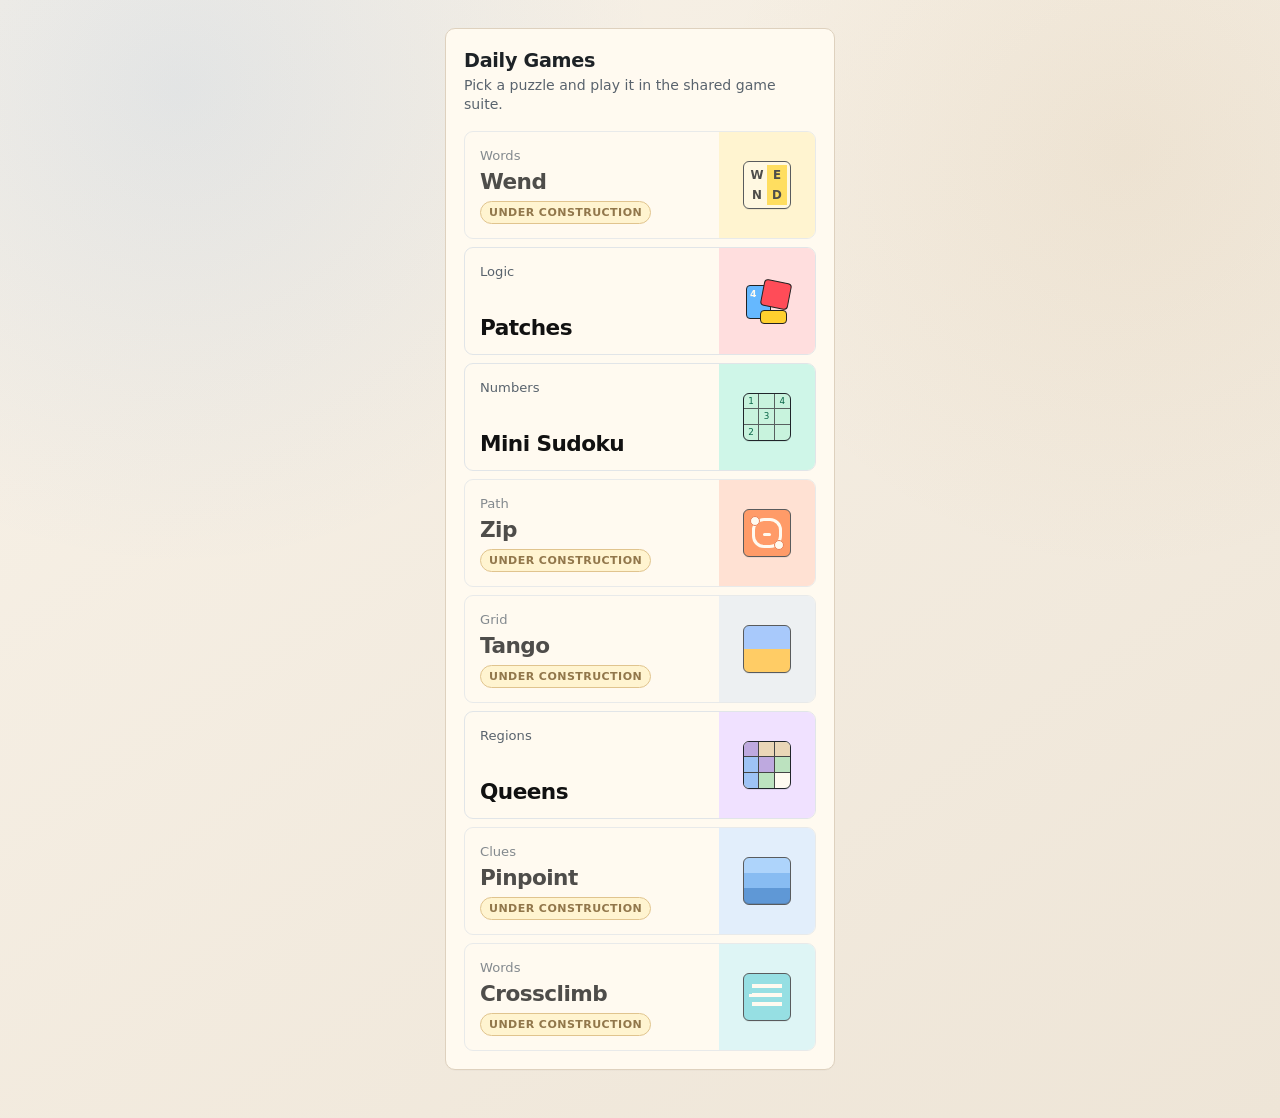
==== commit ef72257f: "Works reasonably well for real now" ====
--- a/index.html
+++ b/index.html
@@ -3,1678 +3,10 @@
 <head>
 <meta charset="utf-8">
 <meta name="viewport" content="width=device-width,initial-scale=1,viewport-fit=cover">
-<title>Daily Games</title>
-<style>
-:root{
-  --bg:#eef1f5;
-  --bg-warm:#f8f7f4;
-  --panel:rgba(255,250,240,.94);
-  --panel-solid:#fffaf0;
-  --ink:#17202a;
-  --ink-soft:#344150;
-  --muted:#687586;
-  --line:#d7dee7;
-  --line-strong:#bdc8d5;
-  --accent:#1769d2;
-  --accent-dark:#0d54b5;
-  --accent-soft:#eaf2ff;
-  --accent-ring:rgba(23,105,210,.22);
-  --danger:#b42318;
-  --danger-soft:#fff0ee;
-  --ok:#087443;
-  --ok-soft:#eaf8f0;
-  --shadow-sm:0 3px 10px rgba(25,39,55,.08);
-  --shadow:0 16px 42px rgba(25,39,55,.12),0 2px 7px rgba(25,39,55,.06);
-  --shadow-board:0 18px 34px rgba(24,34,46,.18),0 2px 7px rgba(24,34,46,.12);
-  --radius:20px;
-  --ease:cubic-bezier(.2,.8,.2,1);
-  font-family:Inter,ui-sans-serif,system-ui,-apple-system,BlinkMacSystemFont,"Segoe UI",sans-serif;
-  color-scheme:light;
-}
-*{box-sizing:border-box}
-html{min-height:100%;background:var(--bg)}
-body{
-  margin:0;
-  min-height:100vh;
-  padding:clamp(10px,2.2vw,28px);
-  color:var(--ink);
-  background:
-    radial-gradient(circle at 14% 8%,rgba(23,105,210,.10),transparent 30rem),
-    radial-gradient(circle at 88% 14%,rgba(66,153,225,.08),transparent 26rem),
-    linear-gradient(145deg,var(--bg-warm),var(--bg));
-  touch-action:manipulation;
-  -webkit-font-smoothing:antialiased;
-  text-rendering:optimizeLegibility;
-}
-button,input{font:inherit}
-button{
-  min-height:42px;
-  border:1px solid var(--line);
-  border-radius:12px;
-  padding:.68rem 1rem;
-  color:var(--ink-soft);
-  background:linear-gradient(#fffaf0,#f8fafc);
-  box-shadow:0 1px 2px rgba(23,32,42,.06);
-  font-weight:750;
-  letter-spacing:-.01em;
-  cursor:pointer;
-  transition:transform 130ms var(--ease),box-shadow 160ms var(--ease),border-color 160ms var(--ease),background-color 160ms var(--ease),color 160ms var(--ease),opacity 160ms var(--ease);
-  -webkit-tap-highlight-color:transparent;
-}
-button:not(.cell):active:not(:disabled){
-  transform:translateY(1px) scale(.985);
-  box-shadow:0 1px 3px rgba(25,39,55,.10);
-  transition-duration:70ms;
-}
-button:focus-visible,input:focus-visible{
-  outline:3px solid var(--accent-ring);
-  outline-offset:2px;
-}
-button:disabled{
-  color:#8d98a5;
-  background:#f3f5f7;
-  border-color:#e1e5ea;
-  box-shadow:none;
-  opacity:.68;
-  cursor:not-allowed;
-  transform:none;
-}
-button.primary{
-  color:#fffaf0;
-  border-color:var(--accent);
-  background:linear-gradient(180deg,#2378de,var(--accent));
-  box-shadow:0 7px 16px rgba(23,105,210,.22),inset 0 1px rgba(255,250,240,.24);
-}
-.app{
-  width:min(100%,1120px);
-  margin:auto;
-  display:grid;
-  grid-template-columns:minmax(0,720px) minmax(270px,330px);
-  gap:clamp(14px,2vw,24px);
-  align-items:start;
-}
-.card{
-  position:relative;
-  overflow:hidden;
-  border:1px solid rgba(202,211,222,.88);
-  border-radius:var(--radius);
-  background:var(--panel);
-  box-shadow:var(--shadow);
-  backdrop-filter:blur(14px);
-  -webkit-backdrop-filter:blur(14px);
-  animation:cardIn 340ms var(--ease) both;
-}
-.card::before{
-  content:"";
-  position:absolute;
-  inset:0 0 auto;
-  height:1px;
-  background:linear-gradient(90deg,transparent,rgba(255,250,240,.95),transparent);
-  pointer-events:none;
-}
-.main{padding:clamp(14px,2vw,24px)}
-.side{padding:20px;animation-delay:60ms}
-.topbar{
-  display:flex;
-  align-items:center;
-  justify-content:space-between;
-  gap:16px;
-  margin-bottom:14px;
-}
-.title{display:flex;align-items:center;gap:12px;min-width:0}
-.logo{
-  width:42px;
-  height:42px;
-  flex:0 0 42px;
-  display:grid;
-  place-items:center;
-  border:1px solid #d7e4f7;
-  border-radius:13px;
-  color:#123e73;
-  background:linear-gradient(145deg,#f7fbff,#e7f1ff);
-  box-shadow:inset 0 1px rgba(255,250,240,.9),0 4px 12px rgba(23,105,210,.10);
-  font-size:1.65rem;
-  line-height:1;
-}
-.title h1{
-  margin:0;
-  font-size:clamp(1.35rem,3vw,1.82rem);
-  line-height:1.05;
-  letter-spacing:-.045em;
-  color:#13202e;
-}
-.subtitle{
-  margin-top:5px;
-  overflow:hidden;
-  color:var(--muted);
-  font-size:.82rem;
-  line-height:1.25;
-  text-overflow:ellipsis;
-  white-space:nowrap;
-}
-.timer{
-  flex:0 0 auto;
-  min-width:74px;
-  padding:.55rem .72rem;
-  border:1px solid #dce4ed;
-  border-radius:12px;
-  color:#263646;
-  background:#f8fafc;
-  box-shadow:inset 0 1px rgba(255,250,240,.9);
-  font-variant-numeric:tabular-nums;
-  font-size:.94rem;
-  font-weight:850;
-  letter-spacing:.035em;
-  text-align:center;
-  white-space:nowrap;
-}
-.size-control{
-  display:grid;
-  grid-template-columns:auto minmax(74px,102px) auto minmax(150px,1fr);
-  gap:9px;
-  align-items:center;
-  margin:0 0 16px;
-  padding:11px;
-  border:1px solid #e1e6ec;
-  border-radius:14px;
-  background:#f8fafc;
-}
-.size-control label{
-  color:#293746;
-  font-size:.86rem;
-  font-weight:800;
-  white-space:nowrap;
-}
-.size-control input{
-  width:100%;
-  height:42px;
-  border:1px solid var(--line-strong);
-  border-radius:10px;
-  padding:.55rem .7rem;
-  color:var(--ink);
-  background:#fffaf0;
-  box-shadow:inset 0 1px 2px rgba(25,39,55,.06);
-  font-weight:850;
-  text-align:center;
-  transition:border-color 150ms var(--ease),box-shadow 150ms var(--ease),background 150ms var(--ease);
-}
-.size-control input:focus{border-color:var(--accent);box-shadow:0 0 0 3px var(--accent-ring)}
-.size-control button{height:42px;padding:.55rem .9rem}
-.size-help{color:var(--muted);font-size:.77rem;line-height:1.3}
-.board-shell{
-  width:min(100%,666px);
-  margin:auto;
-  display:grid;
-  grid-template-columns:27px minmax(0,1fr);
-  grid-template-rows:auto 27px;
-  align-items:stretch;
-}
-.col-labels,.row-labels{
-  color:#4d5d6d;
-  font-size:.78rem;
-  font-weight:900;
-  letter-spacing:.025em;
-}
-.col-labels{grid-column:2;grid-row:2;display:grid;align-items:center;text-align:center}
-.row-labels{grid-column:1;grid-row:1;display:grid;align-items:center;text-align:center}
-.coord-label{display:grid;place-items:center;min-width:0;overflow:hidden}
-.board-wrap{
-  grid-column:2;
-  grid-row:1;
-  position:relative;
-  width:100%;
-  margin:0;
-  overflow:hidden;
-  border-radius:13px;
-  background:#d7dbe0;
-  box-shadow:var(--shadow-board),0 0 0 2px #26313c,0 0 0 6px rgba(255,250,240,.8);
-  isolation:isolate;
-}
-.board-wrap::before{content:"";display:block;padding-top:100%}
-.board-wrap::after{
-  content:"";
-  position:absolute;
-  z-index:9;
-  inset:0;
-  border-radius:inherit;
-  box-shadow:inset 0 0 0 1px rgba(255,250,240,.28),inset 0 10px 20px rgba(255,250,240,.05);
-  pointer-events:none;
-}
-.board{
-  position:absolute;
-  inset:0;
-  display:grid;
-  width:100%;
-  height:100%;
-  min-width:0;
-  min-height:0;
-  user-select:none;
-  -webkit-user-select:none;
-  touch-action:none;
-}
-.cell{
-  appearance:none;
-  -webkit-appearance:none;
-  position:relative;
-  display:block;
-  width:100%;
-  height:100%;
-  min-width:0;
-  min-height:0;
-  overflow:hidden;
-  margin:0;
-  padding:0;
-  border:0 solid rgba(20,27,34,.76);
-  border-radius:0;
-  outline:none;
-  color:#1f2b37;
-  background:var(--cell);
-  background-image:none;
-  box-shadow:none;
-  line-height:1;
-  cursor:pointer;
-  transition:filter 110ms var(--ease),box-shadow 110ms var(--ease);
-}
-.cell:active{transform:none;filter:brightness(.97) saturate(1.04)}
-.cell::after{
-  content:"";
-  position:absolute;
-  z-index:8;
-  inset:8%;
-  border-radius:8px;
-  border:0 solid transparent;
-  opacity:1;
-  pointer-events:none;
-  transition:box-shadow 140ms var(--ease),background 140ms var(--ease),border-color 140ms var(--ease),transform 140ms var(--ease),opacity 140ms var(--ease);
-}
-.cell:focus-visible::after{
-  box-shadow:inset 0 0 0 3px #fffaf0,0 0 0 3px var(--accent),0 0 0 6px rgba(23,105,210,.20);
-}
-.cell .mark{
-  position:absolute;
-  z-index:5;
-  inset:0;
-  display:grid;
-  place-items:center;
-  overflow:hidden;
-  color:#182431;
-  font-size:min(42px,calc(58vmin / var(--n)));
-  font-weight:900;
-  line-height:1;
-  text-shadow:0 1px 0 rgba(255,250,240,.62),0 2px 5px rgba(18,29,40,.14);
-  pointer-events:none;
-}
-.cell.queen .mark{
-  top:50%;
-  right:auto;
-  bottom:auto;
-  left:50%;
-  width:auto;
-  height:auto;
-  display:block;
-  overflow:visible;
-  text-align:center;
-  transform:translate(-50%,-50%);
-}
-.cell.queen.queen-enter .mark{
-  animation:queenIn 170ms var(--ease) both;
-}
-.cell.x .mark{font-size:0;opacity:.78;text-shadow:none}
-.cell.x .mark::before,.cell.x .mark::after{
-  content:"";
-  position:absolute;
-  left:18%;
-  top:calc(50% - 2px);
-  width:64%;
-  height:clamp(2px,.32em,4px);
-  border-radius:999px;
-  background:currentColor;
-  transform-origin:center;
-}
-.cell.x.x-enter .mark::before,.cell.x.x-enter .mark::after{
-  animation:xIn 140ms var(--ease) both;
-}
-.cell.x .mark::before{transform:rotate(45deg)}
-.cell.x .mark::after{transform:rotate(-45deg)}
-.cell.conflict::after{
-  background:repeating-linear-gradient(135deg,rgba(180,35,24,.14) 0 6px,rgba(180,35,24,.36) 6px 11px);
-  box-shadow:inset 0 0 0 3px var(--danger),0 0 0 2px rgba(255,250,240,.68),0 0 14px rgba(180,35,24,.34);
-  animation:conflictNudge 220ms var(--ease) both;
-}
-.cell.hint-area::before,.cell.hint-target::before{
-  content:"";
-  position:absolute;
-  z-index:4;
-  border-radius:8px;
-  pointer-events:none;
-}
-.cell.hint-area::before{
-  inset:7%;
-  border:2px solid rgba(23,105,210,.72);
-  background:rgba(255,250,240,.13);
-  animation:hintAreaIn 160ms var(--ease) both;
-}
-.cell.hint-target::before{
-  inset:13%;
-  border:3px solid var(--accent);
-  background:rgba(23,105,210,.17);
-  box-shadow:0 0 0 3px rgba(255,250,240,.72),0 0 0 6px rgba(23,105,210,.25),0 0 18px rgba(23,105,210,.24);
-  animation:hintPulse .72s var(--ease) infinite alternate;
-}
-.cell.hint-problem::before{
-  border-color:var(--danger);
-  background:rgba(180,35,24,.18);
-  box-shadow:0 0 0 3px rgba(255,250,240,.72),0 0 0 6px rgba(180,35,24,.25),0 0 18px rgba(180,35,24,.22);
-}
-.cell .mock-mark{
-  position:absolute;
-  z-index:7;
-  left:50%;
-  top:50%;
-  color:#174ea6;
-  font-size:min(42px,calc(58vmin / var(--n)));
-  font-weight:900;
-  line-height:1;
-  text-shadow:0 1px 0 rgba(255,250,240,.94);
-  filter:drop-shadow(0 2px 4px rgba(23,78,166,.32));
-  transform:translate(-50%,-50%) scale(.64);
-  pointer-events:none;
-}
-.cell.mock-queen-enter .mock-mark{
-  animation:mockQueenIn 160ms var(--ease) both;
-}
-.cell .mock-x-mark{
-  position:absolute;
-  z-index:6;
-  inset:0;
-  color:#174ea6;
-  opacity:.92;
-  pointer-events:none;
-}
-.cell .mock-x-mark::before,.cell .mock-x-mark::after{
-  content:"";
-  position:absolute;
-  left:25%;
-  top:calc(50% - 1.5px);
-  width:50%;
-  height:clamp(2px,.25em,3px);
-  border-radius:999px;
-  background:currentColor;
-  box-shadow:0 0 0 1px rgba(255,250,240,.76),0 1px 4px rgba(23,78,166,.24);
-  transform-origin:center;
-}
-.cell.mock-x-enter .mock-x-mark::before,.cell.mock-x-enter .mock-x-mark::after{
-  animation:mockXIn 140ms var(--ease) both;
-}
-.cell .mock-x-mark::before{transform:rotate(45deg)}
-.cell .mock-x-mark::after{transform:rotate(-45deg)}
-.cell.mock-queen::after,.cell.mock-x::after{
-  background:rgba(255,250,240,.07);
-  box-shadow:inset 0 0 0 2px rgba(23,78,166,.75),0 0 0 1px rgba(255,250,240,.55);
-}
-.mock-tools{
-  display:grid;
-  grid-template-columns:minmax(145px,1fr) auto;
-  gap:9px;
-  align-items:center;
-  margin:10px 0 3px;
-  padding:10px;
-  border:1px solid #e1e7ee;
-  border-radius:14px;
-  background:#f8fafc;
-}
-.mock-tools button{min-height:42px;border-radius:10px;padding:.62rem .82rem}
-.mock-tools .mock-toggle{
-  color:#17406f;
-  border-color:#b9cae1;
-  background:linear-gradient(#f8fbff,#eef5ff);
-}
-.mock-tools .mock-toggle.active{
-  color:#fffaf0;
-  border-color:#174ea6;
-  background:linear-gradient(180deg,#2866bc,#174ea6);
-  box-shadow:0 7px 16px rgba(23,78,166,.22),inset 0 1px rgba(255,250,240,.2);
-  animation:toggleOn 180ms var(--ease) both;
-}
-.mock-tools .mock-help{
-  grid-column:1/-1;
-  min-height:1.25em;
-  color:var(--muted);
-  font-size:.76rem;
-  line-height:1.35;
-}
-.mock-tools .mock-help.active{color:#17406f;font-weight:700}
-.mock-legend{display:inline-block;color:#174ea6;transform:scale(.78)}
-.cell.idle-forced::before{
-  content:"";
-  position:absolute;
-  z-index:5;
-  inset:13%;
-  border:3px solid rgba(255,250,240,.97);
-  border-radius:9px;
-  box-shadow:0 0 0 4px rgba(23,105,210,.86),0 0 20px 6px rgba(23,105,210,.42);
-  pointer-events:none;
-  animation:forcedTileFlash .76s var(--ease) infinite;
-}
-.cell.simulated-queen .mark{
-  color:var(--accent);
-  filter:drop-shadow(0 1px 0 #fffaf0) drop-shadow(0 0 6px rgba(23,105,210,.50));
-  animation:simQueenPop 180ms var(--ease) both;
-}
-.cell.simulated-x{color:var(--accent)}
-.cell.simulated-x .mark{opacity:.96}
-.cell.hint-problem .mark,.cell.simulated-queen.hint-problem .mark{
-  color:var(--danger);
-  filter:drop-shadow(0 1px 0 #fffaf0) drop-shadow(0 0 6px rgba(180,35,24,.48));
-}
-.generating{
-  position:absolute;
-  z-index:10;
-  inset:0;
-  display:none;
-  place-items:center;
-  padding:22px;
-  color:#223449;
-  background:rgba(250,252,255,.90);
-  backdrop-filter:blur(5px);
-  -webkit-backdrop-filter:blur(5px);
-  font-weight:800;
-  text-align:center;
-}
-.generating.show{display:grid;animation:overlayIn 150ms ease-out both}
-.spinner{
-  width:35px;
-  height:35px;
-  margin:0 auto 11px;
-  border:4px solid #d8e1eb;
-  border-top-color:var(--accent);
-  border-radius:50%;
-  box-shadow:0 0 0 4px rgba(255,250,240,.65);
-  animation:spin .66s linear infinite;
-}
-.status{
-  min-height:3.4em;
-  margin:13px 0 4px;
-  padding:9px 12px;
-  display:grid;
-  place-items:center;
-  border:1px solid transparent;
-  border-radius:11px;
-  color:var(--muted);
-  background:transparent;
-  font-size:.87rem;
-  line-height:1.4;
-  text-align:center;
-  transition:color 150ms var(--ease),background 150ms var(--ease),border-color 150ms var(--ease),box-shadow 150ms var(--ease);
-}
-.status.ok{
-  color:var(--ok);
-  border-color:#bee5cf;
-  background:var(--ok-soft);
-  box-shadow:inset 3px 0 0 #2da86b;
-  font-weight:800;
-}
-.status.bad{
-  color:var(--danger);
-  border-color:#f0c5bf;
-  background:var(--danger-soft);
-  box-shadow:inset 3px 0 0 var(--danger);
-  font-weight:800;
-}
-.status.hint{
-  place-items:start;
-  color:#23415f;
-  border-color:#c6daf2;
-  background:#f2f7fd;
-  box-shadow:inset 3px 0 0 var(--accent);
-  white-space:pre-line;
-  text-align:left;
-}
-.status.hint ol{width:100%;margin:.1rem 0 .35rem;padding-left:1.65rem}
-.status.hint li{
-  padding:.22rem .42rem;
-  border-radius:7px;
-  opacity:.48;
-  transition:opacity 150ms var(--ease),background 150ms var(--ease),transform 150ms var(--ease);
-}
-.status.hint li.done{opacity:.74}
-.status.hint li.active{
-  color:#123f6b;
-  background:#dcecff;
-  box-shadow:inset 3px 0 0 var(--accent);
-  font-weight:800;
-  opacity:1;
-  transform:translateX(2px);
-}
-.status.hint .hint-footer{margin-top:.25rem;color:#23415f;font-weight:750}
-.actions{
-  display:grid;
-  grid-template-columns:repeat(5,minmax(0,1fr));
-  gap:8px;
-  margin-top:10px;
-}
-.actions button{min-width:0;padding:.65rem .35rem;border-radius:11px;font-size:.82rem;white-space:normal}
-.side h2{
-  margin:0 0 11px;
-  color:#1e2b39;
-  font-size:.92rem;
-  letter-spacing:.015em;
-  text-transform:uppercase;
-}
-.rules{
-  margin:0;
-  padding-left:1.28rem;
-  color:#394858;
-  font-size:.88rem;
-  line-height:1.55;
-}
-.rules li{padding-left:.12rem}
-.rules li+li{margin-top:7px}
-.rules li::marker{color:var(--accent);font-weight:850}
-.legend{
-  display:flex;
-  flex-wrap:wrap;
-  gap:9px 14px;
-  margin:17px 0 3px;
-  padding:11px 0 0;
-  border-top:1px solid #e4e8ed;
-  color:var(--muted);
-  font-size:.8rem;
-}
-.legend span{display:inline-flex;align-items:center;gap:5px}
-.legend b{color:var(--ink);font-size:1.05rem}
-.settings{margin-top:15px;padding-top:15px;border-top:1px solid var(--line)}
-.setting{
-  display:flex;
-  align-items:center;
-  justify-content:space-between;
-  gap:12px;
-  padding:10px 0;
-}
-.setting+.setting{border-top:1px solid #edf0f3}
-.setting label{color:#293746;font-size:.86rem;font-weight:750;cursor:pointer}
-.setting small{display:block;margin-top:3px;color:var(--muted);font-size:.75rem;font-weight:400;line-height:1.25}
-.switch{
-  appearance:none;
-  position:relative;
-  width:46px;
-  height:27px;
-  flex:0 0 auto;
-  margin:0;
-  border:1px solid #aab5c1;
-  border-radius:999px;
-  background:#b9c1ca;
-  box-shadow:inset 0 1px 3px rgba(22,33,44,.14);
-  cursor:pointer;
-  transition:background 170ms var(--ease),border-color 170ms var(--ease),box-shadow 170ms var(--ease);
-}
-.switch::after{
-  content:"";
-  position:absolute;
-  top:3px;
-  left:3px;
-  width:19px;
-  height:19px;
-  border-radius:50%;
-  background:#fffaf0;
-  box-shadow:0 2px 5px rgba(20,30,40,.24);
-  transition:transform 170ms var(--ease),box-shadow 170ms var(--ease);
-}
-.switch:checked{
-  border-color:var(--accent);
-  background:var(--accent);
-  box-shadow:inset 0 1px 3px rgba(4,49,105,.18),0 0 0 3px rgba(23,105,210,.10);
-}
-.switch:checked::after{transform:translateX(19px)}
-.switch:active::after{box-shadow:0 1px 3px rgba(20,30,40,.28)}
-.meta{margin-top:14px}
-.badge{
-  display:inline-flex;
-  align-items:center;
-  gap:5px;
-  padding:5px 9px;
-  border:1px solid #bfe4ce;
-  border-radius:999px;
-  color:#075d34;
-  background:#e8f7ee;
-  font-size:.72rem;
-  font-weight:850;
-  letter-spacing:.01em;
-}
-.badge::before{content:"✓";font-size:.78rem}
-.win{
-  position:fixed;
-  z-index:30;
-  inset:0;
-  display:none;
-  place-items:center;
-  padding:18px;
-  background:rgba(15,25,36,.52);
-  backdrop-filter:blur(7px);
-  -webkit-backdrop-filter:blur(7px);
-}
-.win.show{display:grid;animation:modalBackdropIn 180ms ease-out both}
-.win-card{
-  width:min(92vw,405px);
-  padding:29px;
-  border:1px solid rgba(255,250,240,.8);
-  border-radius:22px;
-  background:#fffaf0;
-  box-shadow:0 28px 70px rgba(10,20,32,.30);
-  text-align:center;
-  animation:modalCardIn 260ms var(--ease) both;
-}
-.win-crown{
-  width:82px;
-  height:82px;
-  margin:0 auto 10px;
-  display:grid;
-  place-items:center;
-  border:1px solid #cfe0f6;
-  border-radius:24px;
-  color:#134c8b;
-  background:linear-gradient(145deg,#f7fbff,#e6f1ff);
-  box-shadow:0 12px 26px rgba(23,105,210,.16),inset 0 1px rgba(255,250,240,.9);
-  font-size:3.4rem;
-}
-.win h2{margin:.25rem 0;color:#172535;font-size:1.55rem;letter-spacing:-.035em}
-.win p{margin:.55rem 0;color:var(--muted)}
-.win .row{display:flex;gap:9px;justify-content:center;margin-top:18px}
-.win .row button{min-width:120px}
-@keyframes cardIn{from{opacity:0;transform:translateY(8px)}to{opacity:1;transform:none}}
-@keyframes queenIn{0%{opacity:.2;transform:translate(-50%,-50%) scale(.62)}70%{opacity:1;transform:translate(-50%,-50%) scale(1.06)}100%{transform:translate(-50%,-50%) scale(1)}}
-@keyframes xIn{from{opacity:.2;scale:.5}to{opacity:1;scale:1}}
-@keyframes mockQueenIn{from{opacity:.2;transform:translate(-50%,-50%) scale(.38)}to{opacity:1;transform:translate(-50%,-50%) scale(.64)}}
-@keyframes mockXIn{from{opacity:.1;scale:.55}to{opacity:1;scale:1}}
-@keyframes conflictNudge{0%,100%{transform:none}35%{transform:translateX(-2px)}70%{transform:translateX(2px)}}
-@keyframes hintAreaIn{from{opacity:0;transform:scale(.88)}to{opacity:1;transform:none}}
-@keyframes hintPulse{from{transform:scale(.94);opacity:.72}to{transform:scale(1);opacity:1}}
-@keyframes forcedTileFlash{0%,100%{transform:scale(.84);opacity:.14}46%{transform:scale(1);opacity:1}}
-@keyframes simQueenPop{from{transform:translate(-50%,-50%) scale(.55);opacity:.2}to{transform:translate(-50%,-50%) scale(1);opacity:1}}
-@keyframes toggleOn{from{transform:scale(.98)}65%{transform:scale(1.015)}to{transform:none}}
-@keyframes spin{to{transform:rotate(360deg)}}
-@keyframes overlayIn{from{opacity:0}to{opacity:1}}
-@keyframes modalBackdropIn{from{opacity:0}to{opacity:1}}
-@keyframes modalCardIn{from{opacity:0;transform:translateY(10px) scale(.97)}to{opacity:1;transform:none}}
-@media(min-width:761px){.side{position:sticky;top:clamp(10px,2.2vw,28px)}}
-@media(max-width:900px){
-  .app{grid-template-columns:minmax(0,1fr) minmax(245px,285px);gap:14px}
-  .main{padding:16px}
-  .side{padding:17px}
-  .size-control{grid-template-columns:auto minmax(72px,94px) auto}.size-help{grid-column:1/-1}
-  .actions{grid-template-columns:repeat(3,minmax(0,1fr))}.actions .primary{grid-column:span 2}
-}
-@media(max-width:760px){
-  body{padding:8px}
-  .app{grid-template-columns:1fr;gap:10px}
-  .card{border-radius:16px;box-shadow:0 10px 28px rgba(25,39,55,.10)}
-  .main{padding:12px}
-  .side{padding:16px;box-shadow:0 7px 20px rgba(25,39,55,.08)}
-  .topbar{margin-bottom:12px}
-  .logo{width:38px;height:38px;flex-basis:38px;border-radius:11px;font-size:1.48rem}
-  .subtitle{display:none}
-  .timer{min-width:68px;padding:.5rem .6rem}
-  .size-control{grid-template-columns:auto minmax(70px,94px) auto;margin-bottom:13px;padding:9px}
-  .size-help{grid-column:1/-1}
-  .board-shell{width:100%;grid-template-columns:22px minmax(0,1fr);grid-template-rows:auto 22px}
-  .col-labels,.row-labels{font-size:.7rem}
-  .board-wrap{width:100%;min-width:0;min-height:0;border-radius:10px;box-shadow:0 11px 23px rgba(24,34,46,.15),0 0 0 2px #26313c,0 0 0 4px rgba(255,250,240,.72)}
-  .status{margin-top:11px;font-size:.82rem}
-  .mock-tools{grid-template-columns:1fr auto;padding:9px}
-  .actions{grid-template-columns:repeat(2,minmax(0,1fr));gap:7px}
-  .actions .primary{grid-column:span 2}
-  .legend{margin-top:14px}
-}
-@media(max-width:410px){
-  body{padding:6px}
-  .main{padding:10px}
-  .topbar{gap:8px}
-  .title{gap:8px}
-  .title h1{font-size:1.28rem}
-  .timer{min-width:62px;font-size:.84rem}
-  .size-control{grid-template-columns:auto minmax(62px,1fr) auto;gap:6px;padding:8px}
-  .size-control label{font-size:.78rem}
-  .size-control button{padding:.5rem .65rem}
-  .mock-tools{grid-template-columns:minmax(0,1fr) auto;gap:7px}
-  .mock-tools button{padding:.55rem .62rem;font-size:.78rem}
-  .actions button{font-size:.78rem}
-  .win-card{padding:22px 18px}
-  .win .row{flex-direction:column}.win .row button{width:100%}
-}
-@media(max-width:340px){
-  .logo{display:none}
-  .board-shell{grid-template-columns:18px minmax(0,1fr);grid-template-rows:auto 18px}
-  .size-control{grid-template-columns:1fr 68px}.size-control label{align-self:center}.size-control button{grid-column:1/-1}.size-help{grid-column:1/-1}
-}
-@media(prefers-reduced-motion:reduce){
-  *,*::before,*::after{scroll-behavior:auto!important;animation-duration:.01ms!important;animation-iteration-count:1!important;transition-duration:.01ms!important}
-}
-
-/* Daily games hub and companion games */
-[hidden]{display:none!important}
-.game-screen{width:100%}
-.suite-back{
-  position:fixed;z-index:40;top:max(10px,env(safe-area-inset-top));left:max(10px,env(safe-area-inset-left));
-  display:inline-flex;align-items:center;gap:7px;min-height:42px;padding:.55rem .82rem;border-radius:12px;
-  border:1px solid #d9e0e7;background:rgba(255,250,240,.96);box-shadow:0 5px 16px rgba(27,42,58,.12);
-  color:#263646;font-size:.84rem;font-weight:820;backdrop-filter:blur(10px)
-}
-.suite-back:active{transform:scale(.98);background:#f3f6f8}
-.games-home{display:grid;place-items:start center;min-height:calc(100vh - 20px);padding:0 0 20px}
-.games-hub{
-  width:min(100%,390px);padding:18px;border:1px solid #dfe3e7;border-radius:10px;background:#fffaf0;
-  box-shadow:0 1px 0 rgba(0,0,0,.02)
-}
-.games-hub h1{margin:2px 0 3px;font-size:1.2rem;line-height:1.25;letter-spacing:-.015em;color:#1d2226}
-.games-hub>p{margin:0 0 17px;color:#59636d;font-size:.88rem;line-height:1.35}
-.game-list{display:grid;gap:8px}
-.game-launch{
-  display:grid;grid-template-columns:minmax(0,1fr) 96px;min-height:108px;padding:0;overflow:hidden;
-  border:1px solid #e1e5e8;border-radius:9px;background:#fffaf0;color:#111;text-align:left;box-shadow:none
-}
-.game-launch:active{transform:scale(.995);background:#fbfbfb}
-.game-copy{display:flex;flex-direction:column;justify-content:space-between;min-width:0;padding:16px 15px 14px}
-.game-kicker{color:#59636d;font-size:.82rem;line-height:1.25}
-.game-name{font-size:1.35rem;font-weight:760;line-height:1.05;letter-spacing:-.025em}
-.game-art{display:grid;place-items:center;position:relative;overflow:hidden}
-.art-wend{background:#fff2c6}.art-patches{background:#ffdede}.art-sudoku{background:#cff6e8}.art-zip{background:#ffd9ca}
-.art-tango{background:#e7edf3}.art-queens{background:#f0e1ff}.art-pinpoint{background:#d8eaff}.art-crossclimb{background:#d3f4f7}
-.hub-icon{position:relative;width:48px;height:48px;border:1.8px solid #20252a;border-radius:6px;background:#fffaf0;box-shadow:0 1px 0 rgba(0,0,0,.08)}
-.wend-icon{display:grid;grid-template-columns:1fr 1fr;grid-template-rows:1fr 1fr;padding:3px;background:#fff8dc}
-.wend-icon span{display:grid;place-items:center;font-size:.74rem;font-weight:850}.wend-icon span:nth-child(2),.wend-icon span:nth-child(4){background:#ffd52f}
-.patches-icon{border:0;background:transparent;box-shadow:none}.patch-card{position:absolute;border:1.5px solid #222;border-radius:4px;background:#fffaf0}
-.patch-card.one{left:3px;top:8px;width:25px;height:34px;background:#65b8ff}.patch-card.two{right:1px;top:4px;width:28px;height:27px;background:#ff4c58;transform:rotate(11deg)}
-.patch-card.three{right:4px;bottom:1px;width:27px;height:14px;background:#ffd02e}.patch-card b{position:absolute;left:3px;top:2px;font-size:.58rem;color:#fffaf0}
-.sudoku-icon{display:grid;grid-template-columns:repeat(3,1fr);grid-template-rows:repeat(3,1fr);background:#c8f3dd}
-.sudoku-icon span{display:grid;place-items:center;border-right:1px solid #57605f;border-bottom:1px solid #57605f;font-size:.55rem;color:#096647}.sudoku-icon span:nth-child(3n){border-right:0}.sudoku-icon span:nth-child(n+7){border-bottom:0}
-.zip-icon{background:#ff7b39}.zip-track{position:absolute;inset:8px;border:3px solid #fffaf0;border-radius:12px}.zip-track:before,.zip-track:after{content:"";position:absolute;width:8px;height:8px;border-radius:50%;background:#fffaf0;border:1px solid #e45722}.zip-track:before{left:-5px;top:-5px}.zip-track:after{right:-5px;bottom:-5px}.zip-track i{position:absolute;left:8px;right:8px;top:50%;height:3px;background:#fffaf0;border-radius:3px}
-.tango-icon{overflow:hidden;background:linear-gradient(#8ab9ff 0 50%,#ffbd36 50% 100%)}
-.queens-icon{display:grid;grid-template-columns:repeat(3,1fr);grid-template-rows:repeat(3,1fr);overflow:hidden}.queens-icon i{border-right:1px solid #444;border-bottom:1px solid #444}.queens-icon i:nth-child(3n){border-right:0}.queens-icon i:nth-child(n+7){border-bottom:0}.queens-icon i:nth-child(1),.queens-icon i:nth-child(5){background:#bea9df}.queens-icon i:nth-child(2),.queens-icon i:nth-child(3){background:#ead6b7}.queens-icon i:nth-child(4),.queens-icon i:nth-child(7){background:#9ec3f5}.queens-icon i:nth-child(6),.queens-icon i:nth-child(8){background:#bce2bf}
-.pinpoint-icon{background:linear-gradient(#93c7ff 0 33%,#5fa7f3 33% 66%,#2876ce 66%);box-shadow:inset 0 -1px rgba(0,0,0,.2)}
-.cross-icon{background:#72d6df;padding:6px}.cross-icon:before{content:"";position:absolute;left:8px;right:8px;top:10px;height:4px;background:#fffaf0;box-shadow:0 9px 0 #fffaf0,0 18px 0 #fffaf0}.cross-icon:after{content:"";position:absolute;left:5px;top:20px;width:8px;height:3px;background:#fffaf0}
-.mini-game-screen{padding:8px 0 28px}
-.mini-game-layout{width:min(100%,900px);margin:auto;display:grid;grid-template-columns:minmax(0,610px) minmax(225px,1fr);gap:16px;align-items:start;padding-top:48px}
-.mini-main,.mini-side{background:#fffaf0;border:1px solid #dce3ea;border-radius:18px;box-shadow:0 12px 34px rgba(23,39,55,.11)}
-.mini-main{padding:clamp(14px,3vw,22px)}.mini-side{padding:18px}
-.mini-head{display:flex;align-items:center;justify-content:space-between;gap:12px;margin-bottom:15px}.mini-title{display:flex;align-items:center;gap:10px}.mini-title h1{margin:0;font-size:1.55rem;letter-spacing:-.035em}.mini-title p{margin:3px 0 0;color:#66717c;font-size:.82rem}.mini-emblem{display:grid;place-items:center;width:42px;height:42px;border:1px solid #d7dee5;border-radius:11px;font-weight:900;background:#f6f8fa}
-.mini-side h2{margin:0 0 10px;font-size:1rem}.mini-side ol,.mini-side ul{margin:0;padding-left:1.2rem;color:#3e4852;font-size:.9rem;line-height:1.5}.mini-side li+li{margin-top:5px}
-.mini-status{min-height:42px;margin:12px 0 8px;padding:10px 12px;border-radius:10px;background:#f6f8fa;color:#5a6570;font-size:.88rem;line-height:1.35;text-align:center}.mini-status.good{background:#eaf7ee;color:#0b6b3a;font-weight:750}.mini-status.bad{background:#fff0ee;color:#a43227;font-weight:750}
-.mini-actions{display:grid;grid-template-columns:repeat(3,minmax(0,1fr));gap:8px;margin-top:10px}.mini-actions button{min-height:44px;border-radius:10px;font-size:.84rem}.mini-actions .wide{grid-column:span 2}.mini-primary{background:#0a66c2!important;border-color:#0a66c2!important;color:#fffaf0!important}
-.wend-board{display:grid;grid-template-columns:repeat(4,1fr);gap:7px;width:min(100%,420px);margin:8px auto}.wend-cell{aspect-ratio:1;border:1px solid #cfd6dd;border-radius:11px;background:#fffaf0;font-size:clamp(1.25rem,7vw,2rem);font-weight:850}.wend-cell.selected{background:#fff0b8;border-color:#c89d00}.wend-cell.used{background:#dcefe4;border-color:#6caa82;color:#246b3c}.wend-word-line{display:flex;justify-content:space-between;gap:12px;padding:10px 12px;border:1px solid #e0e5ea;border-radius:10px;background:#fafbfc}.wend-found{display:flex;flex-wrap:wrap;gap:7px;margin-top:10px}.wend-chip{padding:5px 9px;border-radius:999px;background:#e8f5ed;color:#17663c;font-size:.78rem;font-weight:750}
-.patch-board{display:grid;grid-template-columns:repeat(5,1fr);width:min(100%,470px);margin:8px auto;border:2px solid #252b31;border-radius:10px;overflow:hidden;touch-action:none}.patch-cell{position:relative;aspect-ratio:1;border:0;border-right:1px solid #cbd2d9;border-bottom:1px solid #cbd2d9;border-radius:0;background:#fffaf0;font-size:1rem}.patch-cell:nth-child(5n){border-right:0}.patch-cell:nth-child(n+21){border-bottom:0}.patch-cell.start{box-shadow:inset 0 0 0 3px #0a66c2}.patch-cell .clue{display:grid;place-items:center;position:absolute;left:50%;top:50%;transform:translate(-50%,-50%);width:30px;height:30px;border:2px solid #20262c;border-radius:50%;background:#fffaf0;font-weight:850}.patch-cell.shape-0{background:#bfe8ff}.patch-cell.shape-1{background:#ffd3dc}.patch-cell.shape-2{background:#d8f2c5}.patch-cell.shape-3{background:#ffe9a8}.patch-cell.shape-4{background:#d9cff7}.patch-cell.shape-5{background:#ccefe9}
-.sudoku-board{display:grid;grid-template-columns:repeat(4,1fr);width:min(100%,430px);margin:10px auto;border:3px solid #252b31;border-radius:10px;overflow:hidden}.sudoku-cell{aspect-ratio:1;border:0;border-right:1px solid #8b949d;border-bottom:1px solid #8b949d;border-radius:0;background:#fffaf0;font-size:clamp(1.25rem,7vw,2rem);font-weight:780}.sudoku-cell:nth-child(2n){border-right:3px solid #252b31}.sudoku-cell:nth-child(4n){border-right:0}.sudoku-cell:nth-child(n+5):nth-child(-n+8){border-bottom:3px solid #252b31}.sudoku-cell:nth-child(n+13){border-bottom:0}.sudoku-cell.given{background:#e8f7f1;color:#176448}.sudoku-cell.conflict{background:#ffe7e4;color:#a12b20}
-.zip-board{display:grid;grid-template-columns:repeat(5,1fr);width:min(100%,470px);margin:10px auto;border:2px solid #222b31;border-radius:10px;overflow:hidden;touch-action:none}.zip-cell{position:relative;aspect-ratio:1;border:0;border-right:1px solid #d1d6db;border-bottom:1px solid #d1d6db;border-radius:0;background:#fffaf0}.zip-cell:nth-child(5n){border-right:0}.zip-cell:nth-child(n+21){border-bottom:0}.zip-cell.path{background:#ffd2bd;box-shadow:inset 0 0 0 5px #ff7a38}.zip-cell.current{box-shadow:inset 0 0 0 6px #d94f10}.zip-cell .num{position:absolute;left:50%;top:50%;transform:translate(-50%,-50%);display:grid;place-items:center;width:30px;height:30px;border:2px solid #252b31;border-radius:50%;background:#fffaf0;font-weight:850;z-index:2}.zip-cell .step{position:absolute;right:5px;bottom:3px;color:#7b3b1e;font-size:.58rem;font-weight:800}
-.tango-wrap{position:relative;width:min(100%,470px);margin:10px auto}.tango-board{display:grid;grid-template-columns:repeat(6,1fr);border:2px solid #252b31;border-radius:10px;overflow:hidden}.tango-cell{aspect-ratio:1;border:0;border-right:1px solid #c9d0d7;border-bottom:1px solid #c9d0d7;border-radius:0;background:#fffaf0;font-size:clamp(1.15rem,6vw,1.9rem)}.tango-cell:nth-child(6n){border-right:0}.tango-cell:nth-child(n+31){border-bottom:0}.tango-cell.sun{background:#fff2bd;color:#d78b00}.tango-cell.moon{background:#dceaff;color:#226dc1}.tango-cell.given{box-shadow:inset 0 0 0 3px rgba(35,45,55,.18)}.tango-cell.conflict{background:#ffe0dd!important;color:#a5281d!important}.tango-relation{position:absolute;z-index:4;display:grid;place-items:center;width:20px;height:20px;border:1px solid #2a3035;border-radius:5px;background:#fffaf0;font-size:.7rem;font-weight:900;transform:translate(-50%,-50%);pointer-events:none}
-.pinpoint-clues{display:grid;gap:8px;margin:12px 0}.pin-clue{padding:13px 14px;border:1px solid #d8e0e8;border-radius:11px;background:#e9f3ff;color:#154e8a;font-size:1rem;font-weight:750}.pin-clue.hidden{color:transparent;background:#f2f4f6;position:relative}.pin-clue.hidden:after{content:"Hidden clue";position:absolute;left:14px;color:#7b858f;font-weight:600}.pin-form{display:grid;grid-template-columns:minmax(0,1fr) auto;gap:8px}.pin-form input,.cross-answer{min-height:44px;border:1px solid #cbd4dc;border-radius:10px;padding:.7rem .8rem;font:inherit}.pin-form input:focus,.cross-answer:focus{outline:3px solid rgba(10,102,194,.16);border-color:#0a66c2}
-.cross-clues{display:grid;gap:8px}.cross-clue{display:grid;grid-template-columns:minmax(0,1fr) 120px;gap:8px;align-items:center;padding:10px;border:1px solid #dce2e7;border-radius:10px;background:#fafbfc}.cross-clue label{font-size:.86rem;color:#45515c}.cross-order{display:grid;gap:7px;margin-top:12px}.cross-rung{display:grid;grid-template-columns:40px 1fr 40px;align-items:center;gap:7px}.cross-rung button{min-height:38px;padding:0;border-radius:8px}.cross-word{padding:10px;border:1px solid #b8c9d8;border-radius:9px;background:#eaf7f8;text-align:center;font-weight:850;letter-spacing:.12em}
-.suite-win{z-index:60}.suite-win .win-card{max-width:370px}
-@media(max-width:760px){
-  .suite-back{position:absolute;top:8px;left:8px}.mini-game-layout{grid-template-columns:1fr;gap:10px;padding-top:48px}.mini-side{box-shadow:none}.mini-main,.mini-side{border-radius:14px}.games-hub{width:min(100%,390px);padding:14px}.game-launch{grid-template-columns:minmax(0,1fr) 90px;min-height:104px}.game-name{font-size:1.25rem}.mini-actions{grid-template-columns:repeat(2,minmax(0,1fr))}.mini-actions .wide{grid-column:auto}.cross-clue{grid-template-columns:1fr}.cross-answer{width:100%}
-}
-@media(max-width:380px){.game-launch{grid-template-columns:minmax(0,1fr) 82px}.game-copy{padding:14px 12px}.games-hub{padding:11px}.mini-main{padding:12px}.mini-title h1{font-size:1.35rem}}
-
-
-/* Per-game sizing and richer scalable boards */
-.mini-head{flex-wrap:wrap;align-items:flex-start}
-.mini-size-control{
-  display:flex;align-items:center;gap:8px;min-height:40px;padding:5px 6px 5px 10px;
-  border:1px solid #dce3ea;border-radius:11px;background:#f7f9fb;color:#42505e
-}
-.mini-size-control label{font-size:.75rem;font-weight:800;white-space:nowrap}
-.mini-size-control select{
-  min-height:30px;border:1px solid #c8d2dc;border-radius:8px;padding:3px 28px 3px 8px;
-  color:#1f2d3a;background:#fffaf0;font:inherit;font-size:.78rem;font-weight:800
-}
-.mini-size-control select:focus-visible{outline:3px solid rgba(10,102,194,.16);outline-offset:1px;border-color:#0a66c2}
-.mini-actions.four{grid-template-columns:repeat(4,minmax(0,1fr))}
-.wend-board,.patch-board,.sudoku-board,.zip-board,.tango-board{max-width:100%}
-.wend-board{--wend-size:4;grid-template-columns:repeat(var(--wend-size),1fr)}
-.wend-board[data-size="5"]{width:min(100%,470px);gap:5px}.wend-board[data-size="3"]{width:min(100%,360px)}
-.patch-board{--patch-size:5;grid-template-columns:repeat(var(--patch-size),1fr);background:#f7f9fb}
-.patch-cell{position:relative;isolation:isolate;overflow:hidden;transition:none}
-.patch-cell .clue{z-index:4;box-shadow:0 2px 5px rgba(20,30,40,.14)}
-.patch-cell.filled{color:#1b2a38}
-.patch-cell.shape-0{background:linear-gradient(145deg,#9bdcff,#c8efff)}
-.patch-cell.shape-1{background:linear-gradient(145deg,#ff9eab,#ffd1d7)}
-.patch-cell.shape-2{background:linear-gradient(145deg,#a8e68f,#d8f5ca)}
-.patch-cell.shape-3{background:linear-gradient(145deg,#ffd45c,#ffedb0)}
-.patch-cell.shape-4{background:linear-gradient(145deg,#bca4f2,#dfd3fb)}
-.patch-cell.shape-5{background:linear-gradient(145deg,#8cded0,#c9f1ea)}
-.patch-cell.shape-6{background:linear-gradient(145deg,#ffb878,#ffe0bd)}
-.patch-cell.shape-7{background:linear-gradient(145deg,#8db8ff,#c8dcff)}
-.patch-cell.shape-8{background:linear-gradient(145deg,#f3a4e5,#f8d4f2)}
-.patch-cell.shape-9{background:linear-gradient(145deg,#9fd7a8,#d3efd8)}
-.patch-cell.shape-10{background:linear-gradient(145deg,#f5c88b,#f9e3bd)}
-.patch-cell.shape-11{background:linear-gradient(145deg,#94d3e7,#caedf5)}
-.patch-cell.patch-anchor::after{
-  content:"";position:absolute;z-index:2;right:10%;bottom:10%;opacity:.32;pointer-events:none;
-  border:2px solid currentColor;background:rgba(255,250,240,.28)
-}
-.patch-cell.patch-anchor.patch-square::after{width:28%;aspect-ratio:1;border-radius:4px}
-.patch-cell.patch-anchor.patch-wide::after{width:44%;height:16%;border-radius:999px}
-.patch-cell.patch-anchor.patch-tall::after{width:16%;height:44%;border-radius:999px}
-.patch-cell.start{z-index:3;box-shadow:inset 0 0 0 4px #0a66c2,0 0 0 2px rgba(255,250,240,.85)}
-.sudoku-board{--sudoku-size:4;grid-template-columns:repeat(var(--sudoku-size),1fr)}
-.sudoku-board[data-size="6"]{width:min(100%,470px)}.sudoku-board[data-size="9"]{width:min(100%,520px)}
-.sudoku-board[data-size="6"] .sudoku-cell{font-size:clamp(1rem,5.2vw,1.55rem)}
-.sudoku-board[data-size="9"] .sudoku-cell{font-size:clamp(.78rem,3.9vw,1.22rem)}
-.zip-board{--zip-size:5;grid-template-columns:repeat(var(--zip-size),1fr)}
-.zip-board[data-size="7"],.zip-board[data-size="8"]{width:min(100%,520px)}
-.zip-board[data-size="7"] .zip-cell .num,.zip-board[data-size="8"] .zip-cell .num{width:25px;height:25px;font-size:.76rem}
-.zip-board[data-size="7"] .zip-cell .step,.zip-board[data-size="8"] .zip-cell .step{font-size:.48rem}
-.tango-board{--tango-size:6;grid-template-columns:repeat(var(--tango-size),1fr)}
-.tango-wrap[data-size="4"]{width:min(100%,380px)}.tango-wrap[data-size="8"]{width:min(100%,520px)}
-.tango-wrap[data-size="8"] .tango-cell{font-size:clamp(.82rem,4vw,1.35rem)}
-.pinpoint-clues[data-count="6"]{gap:6px}.pinpoint-clues[data-count="6"] .pin-clue{padding:10px 12px;font-size:.9rem}
-.cross-order[data-length="6"]{gap:5px}.cross-order[data-length="6"] .cross-word{padding:8px}
-@media(max-width:620px){
-  .mini-size-control{width:100%;justify-content:space-between}
-  .mini-size-control select{min-width:104px}
-  .mini-actions.four{grid-template-columns:repeat(2,minmax(0,1fr))}
-}
-@media(max-width:380px){
-  .mini-size-control{padding-left:8px}.mini-size-control label{font-size:.72rem}.mini-size-control select{font-size:.74rem}
-}
-
-
-/* Difficulty controls and verified-puzzle presentation */
-.queens-controls{
-  grid-template-columns:auto minmax(72px,96px) auto minmax(94px,118px) auto 1fr;
-}
-.size-control select{
-  height:42px;min-width:0;border:1px solid var(--line);border-radius:10px;padding:0 30px 0 10px;
-  color:var(--ink);background:#fffaf0;font:inherit;font-size:.82rem;font-weight:800
-}
-.size-control select:focus-visible{outline:3px solid var(--accent-ring);border-color:var(--accent)}
-.mini-controls{display:flex;flex-wrap:wrap;justify-content:flex-end;gap:8px}
-.mini-controls .mini-size-control{width:auto}
-.patch-cell.clue-cell{background:#fffaf0}
-.patch-cell .clue{
-  --patch-clue:#65b8ff;z-index:5;display:grid;place-items:center;position:absolute;left:50%;top:50%;
-  transform:translate(-50%,-50%);border:1.8px solid #26323d;background:var(--patch-clue);color:#111;
-  box-shadow:0 2px 5px rgba(20,30,40,.16);font-size:clamp(.68rem,3.4vw,.98rem);font-weight:900;line-height:1
-}
-.patch-cell .clue.patch-square{width:44%;aspect-ratio:1;border-radius:7px}
-.patch-cell .clue.patch-wide{width:66%;height:34%;border-radius:7px}
-.patch-cell .clue.patch-tall{width:34%;height:66%;border-radius:7px}
-.patch-cell .clue .clue-empty{font-size:.72em;opacity:.78}
-.patch-cell.filled .clue{box-shadow:0 2px 5px rgba(20,30,40,.18),0 0 0 2px rgba(255,250,240,.72)}
-.patch-cell.patch-anchor::after{display:none!important}
-.zip-cell{box-sizing:border-box}
-.zip-cell.wall-right{border-right-color:#27313a!important;border-right-width:4px!important}
-.zip-cell.wall-bottom{border-bottom-color:#27313a!important;border-bottom-width:4px!important}
-.cross-order::before,.cross-order::after{display:block;padding:5px 9px;color:#61707e;font-size:.68rem;font-weight:900;letter-spacing:.12em;text-align:center}
-.cross-order::before{content:"TOP"}.cross-order::after{content:"BOTTOM"}
-.cross-answer.prefilled{background:#e9f6ee;color:#17663c;font-weight:850}
-.verified-note{font-weight:800;color:#0a6b3b}
-@media(max-width:760px){
-  .queens-controls{grid-template-columns:auto minmax(68px,1fr) auto minmax(90px,1fr)}
-  .queens-controls button{grid-column:1/-1}.queens-controls .size-help{grid-column:1/-1}
-  .mini-controls{width:100%;display:grid;grid-template-columns:1fr 1fr}
-  .mini-controls .mini-size-control{width:100%}
-}
-@media(max-width:410px){
-  .queens-controls{grid-template-columns:1fr 1fr}.queens-controls label{align-self:center}
-  .mini-controls{grid-template-columns:1fr}
-}
-
-
-/* v9: five-level controls, drag-based Patches, and mobile Crossclimb */
-.queens-controls{grid-template-columns:auto minmax(78px,110px) auto 1fr}
-.patch-board{touch-action:none;-webkit-user-select:none;user-select:none}
-.patch-cell.clue-cell{cursor:grab}
-.patch-cell.drag-origin{box-shadow:inset 0 0 0 4px #0a66c2,0 0 0 2px rgba(255,250,240,.92);z-index:8}
-.patch-cell.patch-preview{z-index:6;background:rgba(10,102,194,.13)!important}
-.patch-cell.patch-preview-valid{background:rgba(5,118,66,.18)!important}
-.patch-cell.patch-preview-invalid{background:rgba(180,35,24,.16)!important}
-.patch-cell.patch-preview-edge{box-shadow:inset 0 0 0 2px currentColor}
-.patch-cell .clue:empty::after{content:""}
-.cross-main{overflow:visible}
-.cross-ladder{width:min(100%,420px);margin:14px auto 12px;display:grid;gap:10px;touch-action:none;user-select:none}
-.cross-ladder-row{position:relative;display:grid;grid-template-columns:32px minmax(0,1fr) 32px;align-items:center;gap:8px;min-height:58px}
-.cross-rail{align-self:stretch;position:relative;display:grid;place-items:center;color:#69747d;font-size:1rem;font-weight:900}
-.cross-rail::before{content:"";position:absolute;top:-10px;bottom:-10px;left:50%;width:1.5px;background:#c9ced3;transform:translateX(-50%);z-index:0}
-.cross-ladder-row:first-child .cross-rail::before{top:50%}
-.cross-ladder-row:last-child .cross-rail::before{bottom:50%}
-.cross-rel{position:relative;z-index:1;padding:2px;background:#fffaf0;line-height:1}
-.cross-card{position:relative;min-height:58px;border:1px solid #d9dee3;border-radius:6px;background:#f0f0f0;box-shadow:0 3px 0 rgba(0,0,0,.10);display:grid;place-items:center;padding:7px 42px 7px 12px}
-.cross-ladder-row.locked .cross-card{background:#ffd0b6;border-color:#f1bea0;color:#493528}
-.cross-ladder-row.active .cross-card{background:#99d8e4;border-color:#78c6d5}
-.cross-ladder-row.dragging .cross-card{opacity:.7;transform:scale(.985)}
-.cross-lock{position:absolute;right:14px;top:50%;transform:translateY(-50%);font-size:1.1rem}
-.cross-grip{position:absolute;right:8px;top:50%;transform:translateY(-50%);width:27px;height:38px;border:0;background:transparent;padding:0;color:#51606d;font-size:1.25rem;cursor:grab;touch-action:none}
-.cross-word-fixed,.cross-row-input{font:900 clamp(1rem,4.8vw,1.35rem)/1.1 ui-monospace,SFMono-Regular,Menlo,Consolas,monospace;letter-spacing:.18em;text-align:center;text-transform:uppercase}
-.cross-row-input{width:100%;min-width:0;border:0;background:transparent;outline:0;padding:7px 2px;color:#17222b}
-.cross-row-input::placeholder{color:#6d7a84;opacity:.72;letter-spacing:.22em}
-.cross-row-actions{width:min(100%,420px);margin:16px auto;display:grid;grid-template-columns:1fr 1fr;gap:10px}
-.cross-row-actions button{min-height:44px;border:1.5px solid #545b61;border-radius:999px;background:#fffaf0}
-.cross-clue-bar{margin:0 -18px -2px;padding:13px 42px 13px 18px;border-top:1px solid #d9dde1;border-bottom:1px solid #d9dde1;background:#f3f5f6;text-align:center;font-size:.9rem;color:#313a42;position:relative}
-.cross-clue-bar::after{content:"⌄";position:absolute;right:18px;top:50%;transform:translateY(-56%);font-size:1.25rem;color:#7c858c}
-@media(max-width:760px){.queens-controls{grid-template-columns:auto minmax(72px,1fr) auto}.queens-controls .size-help{grid-column:1/-1}.cross-ladder{gap:9px}.cross-ladder-row{min-height:54px}.cross-card{min-height:54px}.cross-clue-bar{margin-left:-14px;margin-right:-14px}}
-
-/* Shared cream surface palette and crisp board frames. */
-:root{
-  --bg:#eee5d7;
-  --bg-warm:#f8f2e8;
-  --panel:rgba(255,250,240,.94);
-  --panel-solid:#fffaf0;
-  --line:#d9cdbb;
-  --line-strong:#c8b89f;
-}
-html{background:var(--bg)}
-body{background:radial-gradient(circle at 14% 8%,rgba(23,105,210,.09),transparent 30rem),radial-gradient(circle at 88% 14%,rgba(167,119,46,.08),transparent 26rem),linear-gradient(145deg,var(--bg-warm),var(--bg))}
-button{border-color:var(--line);background:linear-gradient(#fffaf0,#f4eadb)}
-.mini-main,.mini-side,.games-hub{background:#fffaf0;border-color:#ded1be}
-.mini-size-control,.wend-word-line,.mini-status{background:#f8f0e4;border-color:#ded1be}
-.patch-board,.sudoku-board,.zip-board,.tango-board{
-  border-color:#263746;
-  background:#263746;
-  border-radius:13px;
-  box-shadow:0 12px 26px rgba(24,34,46,.16),0 0 0 1px rgba(255,250,240,.88);
-}
-.sudoku-cell{background:#fffaf0;border-color:#c8bba7;background-clip:padding-box;box-shadow:none}
-.sudoku-cell.given{background:#e8f4e8;color:#176448}
-/* Games that are intentionally not available yet. */
-.game-launch:disabled{position:relative;cursor:not-allowed;opacity:.72;filter:saturate(.72)}
-.game-launch:disabled::after{content:"Under construction";position:absolute;right:12px;bottom:12px;padding:5px 8px;border:1px solid #bea987;border-radius:999px;background:#fff1c9;color:#6b5130;font-size:.68rem;font-weight:850;letter-spacing:.02em;box-shadow:0 1px 2px rgba(45,35,20,.12)}
-/* Clear mint states replace the previous gray-green panels. */
-.mini-status.good,.status.ok{background:#dff3e1;color:#145c3f;border-color:#a7d7b1;box-shadow:inset 3px 0 0 #2f9a5b}
-.wend-cell.used,.sudoku-cell.given,.tango-cell.given{background:#dff3e1;color:#145c3f}
-.sudoku-cell.conflict,.tango-cell.conflict{background:#ffe1d8!important;color:#9d2d21!important}
-/* Stable cell borders: warm, fixed-color frames and separators. */
-.patch-board,.sudoku-board,.zip-board,.tango-board{border:2px solid #987447!important;background:#987447!important;box-shadow:0 8px 20px rgba(66,46,22,.14),0 0 0 1px rgba(255,250,240,.9)!important}
-.patch-cell,.sudoku-cell,.zip-cell,.tango-cell{border-color:#d7c3a2!important;border-style:solid!important;box-sizing:border-box;background-clip:padding-box}
-.patch-cell.filled{border-color:#aa8250!important}
-.sudoku-board{border-color:#7f613d!important;background:#7f613d!important}
-.sudoku-cell,.sudoku-cell.given{background:#fff8e8!important;color:#263746!important;font-weight:850}
-.sudoku-cell{font-size:clamp(1.45rem,8vw,2.35rem)!important}
-.sudoku-board[data-size="6"] .sudoku-cell{font-size:clamp(1.25rem,6.5vw,1.95rem)!important}
-.sudoku-board[data-size="9"] .sudoku-cell{font-size:clamp(1rem,5vw,1.45rem)!important}
-/* Center game configuration controls above every board. */
-.mini-head{justify-content:center!important}
-.mini-controls{width:100%;justify-content:center!important}
-@media(max-width:760px){.mini-controls{margin-left:auto;margin-right:auto}}
-</style>
+<title>Puzzle games</title>
+<link rel="stylesheet" href="assets/app.css?v=20260714-1">
 </head>
-<body>
-
-<section class="game-screen games-home" id="homeScreen">
-  <div class="games-hub">
-    <h1>LinkedIn Games!</h1>
-    <div class="game-list">
-      <button class="game-launch" data-game="wend" type="button" disabled aria-disabled="true" title="Under construction"><span class="game-copy"><span class="game-kicker">Weave through words</span><span class="game-name">Wend</span></span><span class="game-art art-wend"><span class="hub-icon wend-icon"><span>W</span><span>E</span><span>D</span><span>N</span></span></span></button>
-      <button class="game-launch" data-game="patches" type="button"><span class="game-copy"><span class="game-kicker">Piece it together</span><span class="game-name">Patches</span></span><span class="game-art art-patches"><span class="hub-icon patches-icon"><span class="patch-card one"><b>3</b></span><span class="patch-card two"></span><span class="patch-card three"></span></span></span></button>
-      <button class="game-launch" data-game="sudoku" type="button"><span class="game-copy"><span class="game-kicker">The classic game, made mini</span><span class="game-name">Mini Sudoku</span></span><span class="game-art art-sudoku"><span class="hub-icon sudoku-icon"><span>1</span><span></span><span></span><span></span><span>2</span><span></span><span>3</span><span></span><span></span></span></span></button>
-      <button class="game-launch" data-game="zip" type="button" disabled aria-disabled="true" title="Under construction"><span class="game-copy"><span class="game-kicker">Complete the path</span><span class="game-name">Zip</span></span><span class="game-art art-zip"><span class="hub-icon zip-icon"><span class="zip-track"><i></i></span></span></span></button>
-      <button class="game-launch" data-game="tango" type="button" disabled aria-disabled="true" title="Under construction"><span class="game-copy"><span class="game-kicker">Harmonize the grid</span><span class="game-name">Tango</span></span><span class="game-art art-tango"><span class="hub-icon tango-icon"></span></span></button>
-      <button class="game-launch" data-game="queens" type="button"><span class="game-copy"><span class="game-kicker">Crown each region</span><span class="game-name">Queens</span></span><span class="game-art art-queens"><span class="hub-icon queens-icon"><i></i><i></i><i></i><i></i><i></i><i></i><i></i><i></i><i></i></span></span></button>
-      <button class="game-launch" data-game="pinpoint" type="button" disabled aria-disabled="true" title="Under construction"><span class="game-copy"><span class="game-kicker">Guess the category</span><span class="game-name">Pinpoint</span></span><span class="game-art art-pinpoint"><span class="hub-icon pinpoint-icon"></span></span></button>
-      <button class="game-launch" data-game="crossclimb" type="button" disabled aria-disabled="true" title="Under construction"><span class="game-copy"><span class="game-kicker">Unlock a trivia ladder</span><span class="game-name">Crossclimb</span></span><span class="game-art art-crossclimb"><span class="hub-icon cross-icon"></span></span></button>
-    </div>
-  </div>
-</section>
-
-<section class="game-screen" id="queensScreen" hidden><button class="suite-back" data-home type="button">‹ All games</button>
-<div class="app">
-  <main class="card main">
-    <div class="topbar"><div class="title"><div class="logo">♛</div><div><h1>Queens</h1><div class="subtitle">Choose any board size; larger boards use more varied layouts</div></div></div><div class="timer" id="timer">00:00</div></div>
-    <div class="size-control queens-controls"><label for="boardSize">Board size</label><input id="boardSize" type="number" min="4" max="25" step="1" value="5" inputmode="numeric"><button id="applySize">Start</button><span class="size-help" id="sizeHelp">Every generated board is verified to have exactly one solution.</span></div>
-    <div class="board-shell"><div class="col-labels" id="colLabels" aria-hidden="true"></div><div class="row-labels" id="rowLabels" aria-hidden="true"></div><div class="board-wrap"><div class="board" id="board" role="grid" aria-label="Queens board"></div><div class="generating" id="generating"><div><div class="spinner"></div>Generating a unique logic puzzle…</div></div></div></div>
-    <div class="status" id="status" aria-live="polite">Click: empty → × → queen. Drag across cells to paint X marks.</div>
-    <div class="mock-tools"><button class="mock-toggle" id="mockMode" type="button" aria-pressed="false">Mock mode: Off</button><button id="clearMocks" type="button" disabled>Clear mocks</button><div class="mock-help" id="mockHelp">Turn on Mock mode: tap cycles mock × → mock queen; drag paints mock X's.</div></div>
-    <div class="actions"><button id="undo">Undo</button><button id="clear">Clear</button><button id="mistakes">Show mistakes</button><button id="hint">Rule out tile (3)</button><button class="primary" id="newGame">New game</button></div>
-  </main>
-  <aside class="card side"><h2>Rules</h2><ol class="rules"><li>Place exactly one queen in every row.</li><li>Place exactly one queen in every column.</li><li>Place exactly one queen in every colored region.</li><li>Queens cannot touch, including diagonally.</li></ol><div class="legend"><span><b>×</b> impossible</span><span><b>♛</b> queen</span><span><b class="mock-legend">×/♛</b> mock</span></div><div class="settings"><h2>Settings</h2><div class="setting"><label for="autoCheck">Auto-check<small>Highlight rule violations</small></label><input class="switch" id="autoCheck" type="checkbox" checked></div><div class="setting"><label for="autoXs">Auto-place X's<small>Mark cells blocked by queens</small></label><input class="switch" id="autoXs" type="checkbox" checked></div></div><div class="meta"><span class="badge">No guessing required</span></div></aside>
-</div>
-
-</section>
-<section class="game-screen mini-game-screen" id="wendScreen" hidden>
-  <button class="suite-back" data-home type="button">‹ All games</button>
-  <div class="mini-game-layout"><main class="mini-main"><div class="mini-head"><div class="mini-title"><div class="mini-emblem" style="background:#fff2c6">WE</div><div><h1>Wend</h1><p>Use every letter exactly once</p></div></div><div class="mini-controls"><div class="mini-size-control"><label for="wendSize">Grid size</label><select id="wendSize"><option value="3">3 × 3</option><option value="4" selected>4 × 4</option><option value="5">5 × 5</option></select></div><div class="mini-size-control"><label for="wendDifficulty">Difficulty</label><select id="wendDifficulty"><option value="easy">Easy</option><option value="medium" selected>Medium</option><option value="hard">Hard</option><option value="expert">Expert</option><option value="master">Master</option></select></div></div></div><div class="wend-word-line"><span>Current word</span><strong id="wendCurrent">—</strong></div><div class="wend-board" id="wendGrid"></div><div class="wend-found" id="wendFound"></div><div class="mini-status" id="wendStatus">Connect adjacent letters horizontally or vertically, then submit the word.</div><div class="mini-actions"><button id="wendUndo" type="button">Undo letter</button><button id="wendSubmit" class="mini-primary" type="button">Submit word</button><button id="wendReset" type="button">New puzzle</button></div></main><aside class="mini-side"><h2>Rules</h2><ol><li>Connect adjacent letters horizontally or vertically.</li><li>Every letter must be used exactly once.</li><li>Words cannot overlap.</li></ol></aside></div>
-</section>
-<section class="game-screen mini-game-screen" id="patchesScreen" hidden>
-  <button class="suite-back" data-home type="button">‹ All games</button>
-  <div class="mini-game-layout"><main class="mini-main"><div class="mini-head"><div class="mini-title"><div class="mini-emblem" style="background:#ffdede">▦</div><div><h1>Patches</h1><p>Complete every colorful shape</p></div></div><div class="mini-controls"><div class="mini-size-control"><label for="patchSize">Board</label><select id="patchSize"><option value="4">4 × 4</option><option value="5" selected>5 × 5</option><option value="6">6 × 6</option><option value="7">7 × 7</option><option value="8">8 × 8</option></select></div><div class="mini-size-control"><label for="patchDifficulty">Difficulty</label><select id="patchDifficulty"><option value="easy">Easy</option><option value="medium" selected>Medium</option><option value="hard">Hard</option><option value="expert">Expert</option><option value="master">Master</option></select></div></div></div><div class="patch-board" id="patchGrid"></div><div class="mini-status" id="patchStatus">Press a colored clue and drag down-right until the rectangle matches its symbol.</div><div class="mini-actions four"><button id="patchUndo" type="button">Undo</button><button id="patchReset" type="button">Clear</button><button id="patchHint" class="mini-primary" type="button">Hint</button><button id="patchNew" type="button">New puzzle</button></div></main><aside class="mini-side"><h2>Rules</h2><ol><li>Fill the entire grid with non-overlapping rectangles and squares.</li><li>Each patch contains exactly one colored clue at its top-left corner.</li><li>The clue shape specifies square, wide, or tall.</li><li>A displayed number is the patch's exact area; a blank clue may use any matching area.</li></ol></aside></div>
-</section>
-<section class="game-screen mini-game-screen" id="sudokuScreen" hidden>
-  <button class="suite-back" data-home type="button">‹ All games</button>
-  <div class="mini-game-layout"><main class="mini-main"><div class="mini-head"><div class="mini-title"><div class="mini-emblem" style="background:#cff6e8">123</div><div><h1>Mini Sudoku</h1><p>The classic game, made flexible</p></div></div><div class="mini-controls"><div class="mini-size-control"><label for="sudokuSize">Puzzle</label><select id="sudokuSize"><option value="4" selected>4 × 4</option><option value="6">6 × 6</option><option value="9">9 × 9</option></select></div><div class="mini-size-control"><label for="sudokuDifficulty">Difficulty</label><select id="sudokuDifficulty"><option value="easy">Easy</option><option value="medium" selected>Medium</option><option value="hard">Hard</option><option value="expert">Expert</option><option value="master">Master</option></select></div></div></div><div class="sudoku-board" id="sudokuGrid"></div><div class="mini-status" id="sudokuStatus">Fill every row, column and box without repeating a number.</div><div class="mini-actions"><button id="sudokuReset" type="button">Reset</button><button id="sudokuHint" class="mini-primary" type="button">Hint</button><button id="sudokuNew" type="button">New puzzle</button></div></main><aside class="mini-side"><h2>Rules</h2><ol><li>Every row contains each number exactly once.</li><li>Every column contains each number exactly once.</li><li>Every outlined box contains each number exactly once.</li></ol></aside></div>
-</section>
-<section class="game-screen mini-game-screen" id="zipScreen" hidden>
-  <button class="suite-back" data-home type="button">‹ All games</button>
-  <div class="mini-game-layout"><main class="mini-main"><div class="mini-head"><div class="mini-title"><div class="mini-emblem" style="background:#ffd9ca">↝</div><div><h1>Zip</h1><p>Complete the path</p></div></div><div class="mini-controls"><div class="mini-size-control"><label for="zipSize">Board</label><select id="zipSize"><option value="4">4 × 4</option><option value="5" selected>5 × 5</option><option value="6">6 × 6</option><option value="7">7 × 7</option><option value="8">8 × 8</option></select></div><div class="mini-size-control"><label for="zipDifficulty">Difficulty</label><select id="zipDifficulty"><option value="easy">Easy</option><option value="medium" selected>Medium</option><option value="hard">Hard</option><option value="expert">Expert</option><option value="master">Master</option></select></div></div></div><div class="zip-board" id="zipGrid"></div><div class="mini-status" id="zipStatus">Start at 1, pass through the numbers in order, and fill every cell.</div><div class="mini-actions four"><button id="zipUndo" type="button">Undo</button><button id="zipReset" type="button">Clear</button><button id="zipHint" class="mini-primary" type="button">Hint</button><button id="zipNew" type="button">New path</button></div></main><aside class="mini-side"><h2>Rules</h2><ol><li>Draw one continuous path through every cell.</li><li>Move only horizontally or vertically.</li><li>Pass through numbered cells in order.</li><li>Dark walls cannot be crossed.</li></ol></aside></div>
-</section>
-<section class="game-screen mini-game-screen" id="tangoScreen" hidden>
-  <button class="suite-back" data-home type="button">‹ All games</button>
-  <div class="mini-game-layout"><main class="mini-main"><div class="mini-head"><div class="mini-title"><div class="mini-emblem" style="background:linear-gradient(#8ab9ff 50%,#ffbd36 50%)">◐</div><div><h1>Tango</h1><p>Harmonize the grid</p></div></div><div class="mini-controls"><div class="mini-size-control"><label for="tangoSize">Board</label><select id="tangoSize"><option value="4">4 × 4</option><option value="6" selected>6 × 6</option><option value="8">8 × 8</option></select></div><div class="mini-size-control"><label for="tangoDifficulty">Difficulty</label><select id="tangoDifficulty"><option value="easy">Easy</option><option value="medium" selected>Medium</option><option value="hard">Hard</option><option value="expert">Expert</option><option value="master">Master</option></select></div></div></div><div class="tango-wrap" id="tangoWrap"><div class="tango-board" id="tangoGrid"></div><div id="tangoRelations"></div></div><div class="mini-status" id="tangoStatus">Tap a cell to cycle between sun and moon.</div><div class="mini-actions four"><button id="tangoUndo" type="button">Undo</button><button id="tangoReset" type="button">Clear</button><button id="tangoHint" class="mini-primary" type="button">Hint</button><button id="tangoNew" type="button">New puzzle</button></div></main><aside class="mini-side"><h2>Rules</h2><ol><li>Each row and column contains equal numbers of suns and moons.</li><li>No more than two identical symbols may touch in a row.</li><li>= means the cells match; × means they differ.</li></ol></aside></div>
-</section>
-<section class="game-screen mini-game-screen" id="pinpointScreen" hidden>
-  <button class="suite-back" data-home type="button">‹ All games</button>
-  <div class="mini-game-layout"><main class="mini-main"><div class="mini-head"><div class="mini-title"><div class="mini-emblem" style="background:#d8eaff">⌖</div><div><h1>Pinpoint</h1><p>Guess the category</p></div></div><div class="mini-controls"><div class="mini-size-control"><label for="pinpointSize">Clues</label><select id="pinpointSize"><option value="4">4 clues</option><option value="5" selected>5 clues</option><option value="6">6 clues</option></select></div><div class="mini-size-control"><label for="pinpointDifficulty">Difficulty</label><select id="pinpointDifficulty"><option value="easy">Easy</option><option value="medium" selected>Medium</option><option value="hard">Hard</option><option value="expert">Expert</option><option value="master">Master</option></select></div></div></div><div class="pinpoint-clues" id="pinpointClues"></div><form class="pin-form" id="pinpointForm"><input id="pinpointGuess" autocomplete="off" placeholder="Guess the category" aria-label="Guess the category"><button class="mini-primary" type="submit">Guess</button></form><div class="mini-status" id="pinpointStatus">Use as few clues as possible.</div><div class="mini-actions"><button id="pinpointReveal" type="button">Reveal clue</button><button id="pinpointNew" class="mini-primary wide" type="button">New puzzle</button></div></main><aside class="mini-side"><h2>How to play</h2><ol><li>Study the revealed clue.</li><li>Guess the category linking every clue.</li><li>Each incorrect guess reveals another clue.</li></ol></aside></div>
-</section>
-<section class="game-screen mini-game-screen" id="crossclimbScreen" hidden>
-  <button class="suite-back" data-home type="button">‹ All games</button>
-  <div class="mini-game-layout"><main class="mini-main cross-main"><div class="mini-head"><div class="mini-title"><div class="mini-emblem" style="background:#d3f4f7">≋</div><div><h1>Crossclimb</h1><p>Solve and order a one-letter word ladder</p></div></div><div class="mini-controls"><div class="mini-size-control"><label for="crossWordLength">Word length</label><select id="crossWordLength"><option value="4" selected>4 letters</option><option value="5">5 letters</option><option value="6">6 letters</option></select></div><div class="mini-size-control"><label for="crossDifficulty">Difficulty</label><select id="crossDifficulty"><option value="easy">Easy</option><option value="medium" selected>Medium</option><option value="hard">Hard</option><option value="expert">Expert</option><option value="master">Master</option></select></div></div></div><div class="cross-ladder" id="crossLadder" aria-label="Crossclimb word ladder"></div><div class="cross-row-actions"><button id="crossReveal" type="button">Reveal row</button><button id="crossHint" type="button">Hint</button></div><div class="cross-clue-bar" id="crossClue">Select a movable row to see its clue.</div><div class="mini-status" id="crossStatus">Complete the five middle words and drag them into the only valid order.</div><div class="mini-actions"><button id="crossCheck" class="mini-primary wide" type="button">Check ladder</button><button id="crossNew" type="button">New puzzle</button></div></main><aside class="mini-side"><h2>Rules</h2><ol><li>The top and bottom words are locked.</li><li>Solve each middle row from its clue.</li><li>Drag middle rows to reorder them.</li><li>Neighboring words must differ by exactly one letter.</li></ol></aside></div>
-</section>
-
-<div class="win" id="win"><div class="win-card"><div class="win-crown">♛</div><h2>Puzzle solved</h2><p id="winText"></p><div class="row"><button id="closeWin">View board</button><button class="primary" id="winNew">New game</button></div></div></div>
-<div class="win suite-win" id="suiteWin"><div class="win-card"><div class="win-crown" id="suiteWinIcon">✓</div><h2 id="suiteWinTitle">Puzzle solved</h2><p id="suiteWinText"></p><div class="row"><button id="suiteWinHome" type="button">All games</button><button class="primary" id="suiteWinAgain" type="button">Play again</button></div></div></div>
-<script>
-(function(){
-'use strict';
-var MIN_SIZE=4,MAX_SIZE=25,MAX_GENERATED_BASE=9;
-var $=function(s){return document.querySelector(s)};
-var boardEl=$('#board'),colLabelsEl=$('#colLabels'),rowLabelsEl=$('#rowLabels'),statusEl=$('#status'),genEl=$('#generating'),timerEl=$('#timer'),sizeInput=$('#boardSize');
-var n=5,regions=[],solution=[],regionColors=[],cells=[],history=[],moves=0,startedAt=0,timerId=null,solved=false,generationToken=0,dragState=null,hintsLeft=3,hintHistory=[],hintFocus=null,hintVisual=null,recentSolutionFamilies={},IDLE_HINT_MS=30000,idleHintTimer=null,idleFlashTimer=null,idleForcedTiles=[],lastValidMarkAt=0,hintPlaybackTimer=null,hintPlaybackToken=0,mockMode=false,mockQueens=new Set(),mockXs=new Set(),xAnimationTiles=new Set(),queenAnimationTiles=new Set(),mockXAnimationTiles=new Set(),mockQueenAnimationTiles=new Set(),mockClearOnNextPress=false,mockClearTimer=null;
-function randInt(max){return Math.floor(Math.random()*max)}
-function shuffle(a){for(var i=a.length-1;i>0;i--){var j=randInt(i+1),t=a[i];a[i]=a[j];a[j]=t}return a}
-function fmtTime(ms){var s=Math.max(0,Math.floor(ms/1000)),m=Math.floor(s/60);return String(m).padStart(2,'0')+':'+String(s%60).padStart(2,'0')}
-function startTimer(){clearInterval(timerId);startedAt=Date.now();timerEl.textContent='00:00';timerId=setInterval(function(){if(!solved)timerEl.textContent=fmtTime(Date.now()-startedAt)},500)}
-function setStatus(text,type){statusEl.textContent=text;statusEl.className='status'+(type?' '+type:'')}
-function baseConfig(size){return{maxAttempts:size<=5?55:size===6?75:size===7?100:size===8?135:190,preferSingleton:size<=5,minRegion:size>=8?2:1}}
-var COLORS=[[5,85,72],[215,88,72],[125,66,67],[48,96,68],[282,76,75],[185,82,65],[330,84,75],[90,74,68],[25,94,70],[245,80,78],[160,74,64],[60,94,72],[350,76,62],[205,80,60],[110,56,78],[40,86,82],[295,64,62],[175,66,80],[320,66,65],[80,66,80],[15,78,82],[230,66,62],[145,60,80],[55,78,58],[270,60,82],[195,70,78],[340,66,84],[100,58,58],[30,70,58],[255,58,62]];
-function colorDistance(a,b){var dh=Math.abs(a[0]-b[0]);dh=Math.min(dh,360-dh)/180;return dh*3+Math.abs(a[1]-b[1])/34+Math.abs(a[2]-b[2])/18}
-function makePalette(count,map,size){var adjacency=Array.from({length:count},function(){return new Set()});for(var r=0;r<size;r++)for(var c=0;c<size;c++){var i=r*size+c,id=map[i];if(c+1<size&&map[i+1]!==id){adjacency[id].add(map[i+1]);adjacency[map[i+1]].add(id)}if(r+1<size&&map[i+size]!==id){adjacency[id].add(map[i+size]);adjacency[map[i+size]].add(id)}}var order=Array.from({length:count},function(_,i){return i}).sort(function(a,b){return adjacency[b].size-adjacency[a].size||a-b}),assigned=Array(count).fill(-1),used=new Set(),limit=size>11?COLORS.length:Math.min(12,COLORS.length);for(var oi=0;oi<order.length;oi++){var rid=order[oi],best=-1,bestScore=-Infinity;for(var ci=0;ci<limit;ci++){if(used.has(ci))continue;var ns=Array.from(adjacency[rid]).map(function(x){return assigned[x]}).filter(function(x){return x>=0});var sep=ns.length?Math.min.apply(null,ns.map(function(x){return colorDistance(COLORS[ci],COLORS[x])})):5;var all=assigned.filter(function(x){return x>=0});var spread=all.length?Math.min.apply(null,all.map(function(x){return colorDistance(COLORS[ci],COLORS[x])})):2;var score=sep*4+spread;if(score>bestScore){bestScore=score;best=ci}}if(best<0){for(ci=0;ci<COLORS.length;ci++)if(!used.has(ci)){best=ci;break}}assigned[rid]=best;used.add(best)}return assigned.map(function(ci){var c=COLORS[ci];return 'hsl('+c[0]+', '+c[1]+'%, '+c[2]+'%)'})}
-function makeSolution(size){var used=Array(size).fill(false),out=[];function dfs(r){var opts=shuffle(Array.from({length:size},function(_,i){return i}));for(var k=0;k<opts.length;k++){var c=opts[k];if(used[c]||(r>0&&Math.abs(c-out[r-1])===1))continue;used[c]=true;out[r]=c;if(r===size-1||dfs(r+1))return true;used[c]=false}return false}return dfs(0)?out.slice():null}
-function solvePuzzle(map,size,limit){
-  limit=limit||2;
-  if(!Array.isArray(map)||map.length!==size*size)return{count:0,solution:null};
-  var count=0,first=null,assigned=Array(size).fill(-1),regionTiles=Array.from({length:size},function(){return[]});
-  for(var r=0;r<size;r++)for(var c=0;c<size;c++){var rid=map[r*size+c];if(!Number.isInteger(rid)||rid<0||rid>=size)return{count:0,solution:null};regionTiles[rid].push([r,c])}
-  for(r=0;r<size;r++)if(!regionTiles[r].length)return{count:0,solution:null};
-  function legal(r,c,usedCols,usedRegions){var rid=map[r*size+c],cb=1<<c,rb=1<<rid;if(assigned[r]>=0||(usedCols&cb)||(usedRegions&rb))return false;if(r>0&&assigned[r-1]>=0&&Math.abs(c-assigned[r-1])<=1)return false;if(r<size-1&&assigned[r+1]>=0&&Math.abs(c-assigned[r+1])<=1)return false;return true}
-  function dfs(depth,usedCols,usedRegions){
-    if(count>=limit)return;
-    if(depth===size){count++;if(!first)first=assigned.slice();return}
-    var best=null,list,i,p,r,c,rid;
-    function consider(candidate){if(!candidate.length)return false;if(best===null||candidate.length<best.length)best=candidate;return true}
-    for(r=0;r<size;r++)if(assigned[r]<0){list=[];for(c=0;c<size;c++)if(legal(r,c,usedCols,usedRegions))list.push([r,c]);if(!consider(list))return;if(best.length===1)break}
-    if(best.length!==1)for(c=0;c<size;c++)if(!(usedCols&(1<<c))){list=[];for(r=0;r<size;r++)if(legal(r,c,usedCols,usedRegions))list.push([r,c]);if(!consider(list))return;if(best.length===1)break}
-    if(best.length!==1)for(rid=0;rid<size;rid++)if(!(usedRegions&(1<<rid))){list=[];for(i=0;i<regionTiles[rid].length;i++){p=regionTiles[rid][i];if(legal(p[0],p[1],usedCols,usedRegions))list.push(p)}if(!consider(list))return;if(best.length===1)break}
-    for(i=0;i<best.length;i++){r=best[i][0];c=best[i][1];rid=map[r*size+c];assigned[r]=c;dfs(depth+1,usedCols|(1<<c),usedRegions|(1<<rid));assigned[r]=-1;if(count>=limit)return}
-  }
-  dfs(0,0,0);return{count:count,solution:first}
-}
-function solveCount(map,size,limit){return solvePuzzle(map,size,limit).count}
-function growUnique(size,sol,conf){var map=Array(size*size).fill(-1),sizes=Array(size).fill(1);for(var r=0;r<size;r++)map[r*size+sol[r]]=r;var frozen=conf.preferSingleton?randInt(size):-1,remaining=size*size-size;while(remaining){var options=[];for(r=0;r<size;r++)for(var c=0;c<size;c++){var i=r*size+c;if(map[i]>=0)continue;var near=new Set();if(r>0&&map[i-size]>=0)near.add(map[i-size]);if(r<size-1&&map[i+size]>=0)near.add(map[i+size]);if(c>0&&map[i-1]>=0)near.add(map[i-1]);if(c<size-1&&map[i+1]>=0)near.add(map[i+1]);Array.from(near).forEach(function(rid){if(rid!==frozen)options.push([i,rid,sizes[rid]])})}if(!options.length)return null;shuffle(options);options.sort(function(a,b){return a[2]-b[2]+(Math.random()-.5)*2.2});var placed=false;for(var o=0;o<options.length;o++){i=options[o][0];var rid=options[o][1];map[i]=rid;if(solveCount(map,size,2)===1){sizes[rid]++;remaining--;placed=true;break}map[i]=-1}if(!placed)return null}if(Math.min.apply(null,sizes)<conf.minRegion)return null;return map}
-var FALLBACK={4:{sol:[1,3,0,2],map:[0,0,0,1,0,1,1,1,2,2,3,3,2,3,3,3]},5:{sol:[4,2,0,3,1],map:[1,1,0,0,0,2,1,1,3,0,2,1,1,3,0,2,4,4,3,0,4,4,3,3,3]},6:{sol:[2,4,0,3,1,5],map:[0,0,0,1,5,5,2,2,0,1,1,5,2,2,3,3,3,5,2,4,4,3,5,5,2,4,4,3,5,5,2,2,5,5,5,5]},7:{sol:[6,2,0,4,1,5,3],map:[1,1,3,3,0,0,0,2,1,1,3,0,0,0,2,1,3,3,0,3,0,2,2,3,3,3,3,0,4,4,3,3,3,5,0,4,4,4,5,5,5,0,6,6,6,6,5,5,5]},8:{sol:[6,0,3,7,5,2,4,1],map:[0,0,0,0,0,0,0,0,1,0,0,0,0,0,0,0,1,1,1,2,2,0,0,0,1,1,2,2,2,3,3,3,1,5,2,2,2,4,4,3,7,5,5,5,6,4,4,3,7,7,5,5,6,6,4,3,7,7,5,6,6,6,4,4]},9:{sol:[5,2,4,7,0,8,3,1,6],map:[1,1,1,1,1,0,0,0,0,4,4,1,1,1,0,3,0,0,4,4,1,1,2,2,3,3,3,4,4,6,1,1,2,2,3,3,4,4,6,6,6,2,2,5,5,4,4,6,6,6,2,2,8,5,4,4,6,6,6,2,2,8,8,4,7,7,7,7,7,2,8,8,7,7,7,7,7,7,8,8,8]}};
-function transformPuzzle(data,size){var turns=randInt(4),mirror=Math.random()<.5,newMap=Array(size*size),newSol=Array(size);function tx(r,c){if(mirror)c=size-1-c;for(var k=0;k<turns;k++){var t=r;r=c;c=size-1-t}return[r,c]}for(var r=0;r<size;r++)for(var c=0;c<size;c++){var p=tx(r,c);newMap[p[0]*size+p[1]]=data.map[r*size+c]}for(r=0;r<size;r++){p=tx(r,data.sol[r]);newSol[p[0]]=p[1]}return{map:newMap,sol:newSol,unique:data.unique===true}}
-function insertionCandidates(data,size){var out=[];for(var row=0;row<=size;row++)for(var col=0;col<=size;col++){var up=row>0?(data.sol[row-1]>=col?data.sol[row-1]+1:data.sol[row-1]):-99,down=row<size?(data.sol[row]>=col?data.sol[row]+1:data.sol[row]):-99;if(row>0&&Math.abs(up-col)<=1)continue;if(row<size&&Math.abs(down-col)<=1)continue;out.push({row:row,col:col,edge:(row===0||row===size?1:0)+(col===0||col===size?1:0)})}shuffle(out);out.sort(function(a,b){return a.edge-b.edge+(Math.random()-.5)*.7});return out}
-function buildInsertedPuzzle(data,size,row,col,arms){var next=size+1,map=Array(next*next).fill(-1),sol=Array(next);for(var r=0;r<size;r++)for(var c=0;c<size;c++){var nr=r>=row?r+1:r,nc=c>=col?c+1:c;map[nr*next+nc]=data.map[r*size+c]}for(r=0;r<size;r++){nr=r>=row?r+1:r;sol[nr]=data.sol[r]>=col?data.sol[r]+1:data.sol[r]}sol[row]=col;var lower=Math.random()<.5,run=1+randInt(3);for(c=0;c<next;c++)if(c!==col){if(--run<=0){lower=!lower;run=1+randInt(4)}var oc=c<col?c:c-1,orow=row===0?0:row===size?size-1:(lower?row:row-1);map[row*next+c]=data.map[orow*size+oc]}var right=Math.random()<.5;run=1+randInt(3);for(r=0;r<next;r++)if(r!==row){if(--run<=0){right=!right;run=1+randInt(4)}orow=r<row?r:r-1;oc=col===0?0:col===size?size-1:(right?col:col-1);map[r*next+col]=data.map[orow*size+oc]}map[row*next+col]=size;var around=shuffle([[row-1,col],[row+1,col],[row,col-1],[row,col+1]]).filter(function(p){return p[0]>=0&&p[0]<next&&p[1]>=0&&p[1]<next});for(var a=0;a<arms&&a<around.length;a++)map[around[a][0]*next+around[a][1]]=size;return{map:map,sol:sol}}
-function verifiedInsertedPuzzle(data,size,pick,arms){var expanded=buildInsertedPuzzle(data,size,pick.row,pick.col,arms);return finalUniqueValidation(expanded,size+1)?expanded:null}
-function guaranteedUniqueExtension(data,size){
-  var picks=insertionCandidates(data,size);
-  for(var round=0;round<6;round++)for(var i=0;i<picks.length;i++){var expanded=verifiedInsertedPuzzle(data,size,picks[i],0);if(expanded)return expanded}
-  return null
-}
-function extendPuzzle(data,size){
-  var picks=insertionCandidates(data,size),tries=Math.min(picks.length,size<10?12:size<14?8:4);
-  for(var i=0;i<tries;i++){var pick=picks[i],maxArms=size>=14?1:size>=11?2:4,arms=1+randInt(maxArms),expanded=verifiedInsertedPuzzle(data,size,pick,arms);if(expanded)return expanded}
-  return guaranteedUniqueExtension(data,size)
-}
-function relabelRegions(map,size){var ids=shuffle(Array.from({length:size},function(_,i){return i}));return map.map(function(id){return ids[id]})}
-function solutionFamilySignature(sol,size){var signatures=[];for(var mirror=0;mirror<2;mirror++)for(var turns=0;turns<4;turns++){var transformed=Array(size);for(var r=0;r<size;r++){var rr=r,c=sol[r];if(mirror)c=size-1-c;for(var k=0;k<turns;k++){var t=rr;rr=c;c=size-1-t}transformed[rr]=c}signatures.push(transformed.join(','))}signatures.sort();return signatures[0]}
-function isRecentSolution(size,sol){var list=recentSolutionFamilies[size]||[];return list.indexOf(solutionFamilySignature(sol,size))>=0}
-function rememberSolution(size,sol){var key=solutionFamilySignature(sol,size),list=recentSolutionFamilies[size]||(recentSolutionFamilies[size]=[]);if(list.indexOf(key)<0)list.push(key);if(list.length>18)list.shift()}
-function validSolvedLayout(map,sol,size){if(!sol||sol.length!==size)return false;var cols=new Set(),usedRegions=new Set();for(var r=0;r<size;r++){var c=sol[r];if(!Number.isInteger(c)||c<0||c>=size||cols.has(c))return false;var rid=map[r*size+c];if(rid<0||rid>=size||usedRegions.has(rid))return false;if(r>0&&Math.abs(c-sol[r-1])<=1)return false;cols.add(c);usedRegions.add(rid)}return cols.size===size&&usedRegions.size===size}
-function validRegionMap(map,size){
-  if(!Array.isArray(map)||map.length!==size*size)return false;
-  var counts=Array(size).fill(0),starts=Array(size).fill(-1);
-  for(var i=0;i<map.length;i++){var rid=map[i];if(!Number.isInteger(rid)||rid<0||rid>=size)return false;counts[rid]++;if(starts[rid]<0)starts[rid]=i}
-  for(rid=0;rid<size;rid++){
-    if(!counts[rid])return false;
-    var seen=new Set([starts[rid]]),stack=[starts[rid]];
-    while(stack.length){var at=stack.pop(),r=Math.floor(at/size),c=at%size,near=[];if(r>0)near.push(at-size);if(r<size-1)near.push(at+size);if(c>0)near.push(at-1);if(c<size-1)near.push(at+1);for(var k=0;k<near.length;k++)if(map[near[k]]===rid&&!seen.has(near[k])){seen.add(near[k]);stack.push(near[k])}}
-    if(seen.size!==counts[rid])return false
-  }
-  return true
-}
-function finalUniqueValidation(candidate,size){
-  if(!candidate||!validRegionMap(candidate.map,size))return false;
-  var checked=solvePuzzle(candidate.map,size,2);
-  if(checked.count!==1||!validSolvedLayout(candidate.map,checked.solution,size))return false;
-  candidate.sol=checked.solution;candidate.unique=true;return true
-}
-function buildBasePuzzle(size,conf){for(var attempt=0;attempt<conf.maxAttempts;attempt++){var sol=makeSolution(size);if(!sol)continue;var map=growUnique(size,sol,conf);if(map){var checked=solvePuzzle(map,size,2);if(checked.count===1)return{map:map,sol:checked.solution,unique:true}}}var fallback=FALLBACK[size],candidate=transformPuzzle({map:fallback.map.slice(),sol:fallback.sol.slice()},size),verified=solvePuzzle(candidate.map,size,2);return verified.count===1?{map:candidate.map,sol:verified.solution,unique:true}:null}
-async function generateGame(){
-  stopHintPlayback();cancelIdleHint();clearTimeout(mockClearTimer);mockClearTimer=null;
-  var token=++generationToken,target=n,base=Math.min(target,MAX_GENERATED_BASE),conf=baseConfig(base);solved=false;genEl.classList.add('show');setControls(false);setStatus('Creating and verifying a puzzle with exactly one solution…');await new Promise(function(r){setTimeout(r,30)});
-  var best=null,firstValid=null,boardAttempts=target<=6?10:target<=9?8:6;
-  for(var boardTry=0;boardTry<boardAttempts&&token===generationToken;boardTry++){
-    var candidate=buildBasePuzzle(base,conf);if(!candidate)continue;var current=base,failed=false;
-    while(current<target){candidate=extendPuzzle(candidate,current);if(!candidate){failed=true;break}current++}
-    if(failed)continue;candidate=transformPuzzle(candidate,target);candidate.map=relabelRegions(candidate.map,target);if(!finalUniqueValidation(candidate,target))continue;
-    if(!firstValid)firstValid=candidate;if(!isRecentSolution(target,candidate.sol)){best=candidate;break}if(boardTry%2===1)await new Promise(function(r){setTimeout(r,0)})
-  }
-  if(token!==generationToken)return;best=best||firstValid;
-  if(!best){
-    var fb=FALLBACK[base],emergency=transformPuzzle({map:fb.map.slice(),sol:fb.sol.slice(),unique:true},base),emergencySize=base;
-    if(!finalUniqueValidation(emergency,base))emergency=null;
-    while(emergency&&emergencySize<target){emergency=guaranteedUniqueExtension(emergency,emergencySize);emergencySize++}
-    if(emergency){emergency=transformPuzzle(emergency,target);emergency.map=relabelRegions(emergency.map,target);if(finalUniqueValidation(emergency,target))best=emergency}
-  }
-  if(best&&!finalUniqueValidation(best,target))best=null;
-  if(!best){setStatus('Verification failed before display. Retrying automatically; no unverified board will be shown.');setTimeout(function(){if(token===generationToken)generateGame()},80);return}
-  rememberSolution(target,best.sol);regions=best.map;solution=best.sol;regionColors=makePalette(target,regions,target);cells=Array(target*target).fill(0);history=[];moves=0;hintsLeft=3;$('#autoCheck').checked=true;$('#autoXs').checked=true;hintHistory=[];hintFocus=null;hintVisual=null;mockQueens.clear();mockXs.clear();xAnimationTiles.clear();queenAnimationTiles.clear();mockXAnimationTiles.clear();mockQueenAnimationTiles.clear();mockClearOnNextPress=false;renderBoard();genEl.classList.remove('show');setControls(true);setStatus('Verified: this board has exactly one valid queen arrangement.');startTimer();resetIdleHint()
-}
-function borderStyle(i){var r=Math.floor(i/n),c=i%n,id=regions[i];return{top:r===0?2.5:(regions[i-n]!==id?2.5:.4),right:c===n-1?2.5:(regions[i+1]!==id?2.5:.4),bottom:r===n-1?2.5:(regions[i+n]!==id?2.5:.4),left:c===0?2.5:(regions[i-1]!==id?2.5:.4)}}
-function autoBlockedSet(){var out=new Set(),queens=[];cells.forEach(function(v,i){if(v===2)queens.push(i)});for(var q=0;q<queens.length;q++){var qi=queens[q],qr=Math.floor(qi/n),qc=qi%n,rid=regions[qi];for(var i=0;i<n*n;i++){if(i===qi||cells[i]===2)continue;var r=Math.floor(i/n),c=i%n;if(r===qr||c===qc||regions[i]===rid||(Math.abs(r-qr)<=1&&Math.abs(c-qc)<=1))out.add(i)}}return out}
-function conflictSet(force){var bad=new Set();if(!force&&!$('#autoCheck').checked)return bad;var qs=[];cells.forEach(function(v,i){if(v===2)qs.push(i)});for(var a=0;a<qs.length;a++)for(var b=a+1;b<qs.length;b++){var i=qs[a],j=qs[b],r1=Math.floor(i/n),c1=i%n,r2=Math.floor(j/n),c2=j%n;if(r1===r2||c1===c2||regions[i]===regions[j]||(Math.abs(r1-r2)<=1&&Math.abs(c1-c2)<=1)){bad.add(i);bad.add(j)}}return bad}
-function columnName(c){return String.fromCharCode(65+c)}
-function rowNumber(r){return n-r}
-function mockAffectedTiles(q){
-  var out=[],qr=Math.floor(q/n),qc=q%n,rid=regions[q];
-  for(var i=0;i<n*n;i++)if(i!==q){var r=Math.floor(i/n),c=i%n;if(r===qr||c===qc||regions[i]===rid||(Math.abs(r-qr)<=1&&Math.abs(c-qc)<=1))out.push(i)}
-  return out
-}
-function mockInfluenceData(){
-  var sources=Array.from({length:n*n},function(){return new Set()});
-  mockQueens.forEach(function(q){mockAffectedTiles(q).forEach(function(tile){sources[tile].add(q)})});
-  return{counts:sources.map(function(set){return set.size})}
-}
-function mockMarkCount(){return mockQueens.size+mockXs.size}
-function updateMockControls(){
-  var button=$('#mockMode'),help=$('#mockHelp'),count=mockMarkCount();button.textContent='Mock mode: '+(mockMode?'On':'Off');button.classList.toggle('active',mockMode);button.setAttribute('aria-pressed',String(mockMode));$('#clearMocks').disabled=!count||solved;help.classList.toggle('active',mockMode);help.textContent=mockMode?'Mock mode is on: tap cycles mock × → mock queen → empty. Drag paints mock X marks. Blue mock X marks show mock-queen blocking.':mockClearOnNextPress?'Mock queens and X marks are frozen for inspection and will disappear on your next press.':'Turn on Mock mode: tap cycles mock × → mock queen; drag paints mock X marks.'
-}
-function setMockMode(on){
-  mockMode=!!on;mockClearOnNextPress=!mockMode&&mockMarkCount()>0;clearHintVisual();updateMockControls();renderBoard();setStatus(mockMode?'Mock mode on. Tap: empty → mock × → mock queen. Drag to paint mock X marks.':mockClearOnNextPress?'Mock mode off. All mock marks remain visible until your next press.':'Mock mode off.')
-}
-function cycleMockCell(i,reverse){
-  if(solved)return;clearHintVisual();var hasQ=mockQueens.has(i),hasX=mockXs.has(i);
-  if(reverse){if(hasX){mockXs.delete(i)}else if(hasQ){mockQueens.delete(i);mockXs.add(i);mockXAnimationTiles.add(i)}else if(cells[i]!==2){mockQueens.add(i);mockQueenAnimationTiles.add(i)}}
-  else{if(hasQ){mockQueens.delete(i)}else if(hasX){mockXs.delete(i);if(cells[i]!==2){mockQueens.add(i);mockQueenAnimationTiles.add(i)}}else{mockXs.add(i);mockXAnimationTiles.add(i)}}
-  renderBoard();setStatus(mockQueens.size+' mock queen'+(mockQueens.size===1?'':'s')+' and '+mockXs.size+' mock X'+(mockXs.size===1?'':'s')+'. Blue mock X marks show tiles blocked by mock queens.')
-}
-function toggleMockQueen(i){if(mockQueens.has(i)){mockQueens.delete(i)}else if(cells[i]!==2){mockXs.delete(i);mockQueens.add(i);mockQueenAnimationTiles.add(i)}renderBoard();updateMockControls()}
-function paintMockXs(indices){
-  var changed=false;indices.forEach(function(i){if(i>=0&&!mockXs.has(i)){mockQueens.delete(i);mockXs.add(i);mockXAnimationTiles.add(i);changed=true}});if(changed)renderBoard();return changed
-}
-function clearMockQueens(showStatus){
-  clearTimeout(mockClearTimer);mockClearTimer=null;mockClearOnNextPress=false;if(!mockMarkCount()){updateMockControls();return}mockQueens.clear();mockXs.clear();renderBoard();if(showStatus!==false)setStatus('Mock queens and X marks cleared.')
-}
-function clearHeldMocksOnPress(){
-  if(mockMode||!mockClearOnNextPress)return false;mockClearOnNextPress=false;updateMockControls();clearTimeout(mockClearTimer);mockClearTimer=setTimeout(function(){mockClearTimer=null;if(!mockMarkCount()){updateMockControls();return}mockQueens.clear();mockXs.clear();renderBoard();setStatus('Mock queens and X marks cleared.')},0);return true
-}
-function renderBoard(){
-  boardEl.style.gridTemplateColumns='repeat('+n+',minmax(0,1fr))';boardEl.style.gridTemplateRows='repeat('+n+',minmax(0,1fr))';boardEl.style.setProperty('--n',n);colLabelsEl.style.gridTemplateColumns='repeat('+n+',minmax(0,1fr))';rowLabelsEl.style.gridTemplateRows='repeat('+n+',minmax(0,1fr))';colLabelsEl.innerHTML='';rowLabelsEl.innerHTML='';
-  for(var label=0;label<n;label++){var col=document.createElement('span');col.className='coord-label';col.textContent=columnName(label);colLabelsEl.appendChild(col);var row=document.createElement('span');row.className='coord-label';row.textContent=String(rowNumber(label));rowLabelsEl.appendChild(row)}
-  boardEl.innerHTML='';
-  var auto=autoBlockedSet(),bad=conflictSet(false),hintArea=new Set(hintVisual&&hintVisual.area||[]),hintTargets=new Set(hintVisual&&hintVisual.targets||[]),hintProblem=!!(hintVisual&&hintVisual.problem),problemTiles=new Set(hintVisual&&hintVisual.problemTiles||[]),simQueens=new Set(hintVisual&&hintVisual.simQueens||[]),simXs=new Set(hintVisual&&hintVisual.simXs||[]),idleForced=new Set(idleForcedTiles),mockData=mockInfluenceData();
-  for(var i=0;i<n*n;i++){
-    var b=borderStyle(i),base=cells[i],simQueen=base!==2&&simQueens.has(i),simX=base===0&&!simQueen&&simXs.has(i),effective=base===0&&$('#autoXs').checked&&auto.has(i)?1:base,xShown=!simQueen&&(effective===1||simX),isProblem=problemTiles.has(i)||(hintProblem&&hintTargets.has(i)),mockXVisible=mockData.counts[i]>0||mockXs.has(i),btn=document.createElement('button');
-    btn.className='cell'+(xShown?' x':'')+(simX?' simulated-x':'')+(base===2?' queen':'')+(simQueen?' queen simulated-queen':'')+(bad.has(i)?' conflict':'')+(hintArea.has(i)?' hint-area':'')+((hintTargets.has(i)||problemTiles.has(i))?' hint-target':'')+(isProblem?' hint-problem':'')+(idleForced.has(i)&&base===0?' idle-forced':'')+(xAnimationTiles.has(i)?' x-enter':'')+(queenAnimationTiles.has(i)?' queen-enter':'')+(mockQueens.has(i)?' mock-queen':'')+(mockQueenAnimationTiles.has(i)?' mock-queen-enter':'')+(mockXVisible?' mock-x':'')+(mockXAnimationTiles.has(i)?' mock-x-enter':'');
-    btn.style.setProperty('--cell',regionColors[regions[i]]);btn.style.borderTopWidth=b.top+'px';btn.style.borderRightWidth=b.right+'px';btn.style.borderBottomWidth=b.bottom+'px';btn.style.borderLeftWidth=b.left+'px';btn.dataset.i=i;btn.setAttribute('aria-label',squareName(i));btn.innerHTML='<span class="mark">'+(base===2||simQueen?'♛':'')+'</span>'+(mockXVisible?'<span class="mock-x-mark"></span>':'')+(mockQueens.has(i)?'<span class="mock-mark">♛</span>':'');boardEl.appendChild(btn)
-  }
-  xAnimationTiles.clear();queenAnimationTiles.clear();mockXAnimationTiles.clear();mockQueenAnimationTiles.clear();updateButtons();updateMockControls()
-}
-function pushHistory(){history.push(cells.slice());if(history.length>200)history.shift()}
-function stopHintPlayback(){hintPlaybackToken++;clearTimeout(hintPlaybackTimer);hintPlaybackTimer=null}
-function clearHintVisual(){stopHintPlayback();hintVisual=null}
-function placedMarkIsValid(i){var r=Math.floor(i/n),isSolutionTile=solution[r]===i%n;if(cells[i]===1)return!isSolutionTile;if(cells[i]===2)return isSolutionTile;return false}
-function cycleCell(i,isAuto,reverse){if(solved)return;clearHintVisual();pushHistory();var before=cells[i],effective=before===0&&isAuto?1:before,next=reverse?(effective===0?2:effective===2?1:0):(effective===0?1:effective===1?2:0);cells[i]=next;if(next===1&&before!==1)xAnimationTiles.add(i);if(next===2&&before!==2)queenAnimationTiles.add(i);moves++;if(placedMarkIsValid(i))resetIdleHint();else resumeIdleHint();renderBoard();checkProgress()}
-function checkProgress(){var bad=conflictSet(false);if(bad.size){setStatus('Two or more queens break a rule.','bad');return}var queens=cells.filter(function(v){return v===2}).length;if(queens===n){var valid=solution.every(function(c,r){return cells[r*n+c]===2});if(valid){solved=true;clearHintVisual();cancelIdleHint();clearInterval(timerId);setStatus('Solved without guessing.','ok');renderBoard();$('#winText').textContent=n+'×'+n+' · '+timerEl.textContent+' · '+moves+' moves';$('#win').classList.add('show')}else setStatus('The board is full, but at least one queen is misplaced.','bad')}else setStatus(queens+' of '+n+' queens placed.')}
-function updateButtons(){var hasMarks=cells.some(function(v){return v!==0});$('#undo').disabled=!history.length||solved;$('#clear').disabled=(!hasMarks&&!mockMarkCount())||solved;$('#mistakes').disabled=!hasMarks||solved;$('#hint').disabled=solved||hintsLeft<=0;$('#hint').textContent='Rule out tile ('+hintsLeft+')'}
-function setControls(on){document.querySelectorAll('.actions button,.mock-tools button,.size-control button,.size-control input,.size-control select').forEach(function(el){el.disabled=!on})}
-function undo(){if(!history.length||solved)return;clearHintVisual();cells=history.pop();moves++;resetIdleHint();renderBoard();checkProgress()}
-function clearBoard(){var hasReal=cells.some(function(v){return v!==0});if((!hasReal&&!mockMarkCount())||solved)return;clearHintVisual();if(hasReal){pushHistory();cells.fill(0);moves++;resetIdleHint()}mockQueens.clear();mockXs.clear();xAnimationTiles.clear();queenAnimationTiles.clear();mockXAnimationTiles.clear();mockQueenAnimationTiles.clear();mockClearOnNextPress=false;renderBoard();setStatus('Board cleared.')}
-function playableCells(){var blocked=autoBlockedSet(),out=[];for(var i=0;i<n*n;i++)if(cells[i]===0&&!blocked.has(i))out.push(i);return out}
-function unitHasQueen(type,index){for(var i=0;i<n*n;i++)if(cells[i]===2){var r=Math.floor(i/n),c=i%n;if(type==='row'&&r===index||type==='col'&&c===index||type==='region'&&regions[i]===index)return true}return false}
-function unitCandidates(type,index,playable){return playable.filter(function(i){var r=Math.floor(i/n),c=i%n;return type==='row'?r===index:type==='col'?c===index:regions[i]===index})}
-function coordinate(i){return{row:rowNumber(Math.floor(i/n)),col:columnName(i%n)}}
-function unitText(u,stage){
-  var ref=coordinate(u.cells[Math.floor((u.cells.length-1)/2)]);
-  if(stage===0){
-    if(u.type==='row')return'Focus on row '+rowNumber(u.index)+'. Compare its open cells with their colored regions.';
-    if(u.type==='col')return'Focus on column '+columnName(u.index)+'. Compare its open cells with the rows they affect.';
-    return'Focus on the colored region containing the available cell at row '+ref.row+', column '+ref.col+'. Compare its open rows and columns.';
-  }
-  if(stage===1){
-    if(u.count===1){
-      if(u.type==='row')return'Row '+rowNumber(u.index)+' now has one playable cell left. Verify it using both the column and region rules.';
-      if(u.type==='col')return'Column '+columnName(u.index)+' now has one playable cell left. Verify it using both the row and region rules.';
-      return'The colored region containing the available cell at row '+ref.row+', column '+ref.col+' has one playable cell left. Verify its row and column.';
-    }
-    if(u.type==='row')return'Row '+rowNumber(u.index)+' has '+u.count+' playable cells left. Check which colored region creates the tightest restriction.';
-    if(u.type==='col')return'Column '+columnName(u.index)+' has '+u.count+' playable cells left. Check which row loses an option first.';
-    return'The colored region containing the available cell at row '+ref.row+', column '+ref.col+' has '+u.count+' playable cells left. Compare their rows and columns.';
-  }
-  if(u.count===1){
-    if(u.type==='row')return'Row '+rowNumber(u.index)+' is forced, but the exact square still follows from its column and colored region.';
-    if(u.type==='col')return'Column '+columnName(u.index)+' is forced, but the exact square still follows from its row and colored region.';
-    return'The colored region containing the available cell at row '+ref.row+', column '+ref.col+' is forced. Confirm the square from its row and column.';
-  }
-  if(u.count===2){
-    if(u.type==='row')return'Row '+rowNumber(u.index)+' has two playable cells. Test which one would leave another column without a place.';
-    if(u.type==='col')return'Column '+columnName(u.index)+' has two playable cells. Test which one would leave another row without a place.';
-    return'The colored region containing the available cell at row '+ref.row+', column '+ref.col+' has two playable cells. One makes another unit impossible.';
-  }
-  if(u.type==='row')return'Row '+rowNumber(u.index)+' is down to '+u.count+' playable cells. Eliminate the choice that creates a dead end in another column.';
-  if(u.type==='col')return'Column '+columnName(u.index)+' is down to '+u.count+' playable cells. Eliminate the choice that creates a dead end in another row.';
-  return'The colored region containing the available cell at row '+ref.row+', column '+ref.col+' is down to '+u.count+' playable cells. Eliminate the choice that blocks another unit.';
-}
-function unitBoardCells(type,index){var out=[];for(var i=0;i<n*n;i++){var r=Math.floor(i/n),c=i%n;if(type==='row'&&r===index||type==='col'&&c===index||type==='region'&&regions[i]===index)out.push(i)}return out}
-function hintVisualFor(key){
-  var m,type,index,area=[],targets=[],problem=false,playable=playableCells();
-  if((m=/^(row|col|region)-(\d+)$/.exec(key))){
-    type=m[1];index=Number(m[2]);area=unitBoardCells(type,index);targets=unitCandidates(type,index,playable);return{area:area,targets:targets,problem:false};
-  }
-  if((m=/^conflict-(\d+)$/.exec(key))){index=Number(m[1])-1;area=unitBoardCells('row',index);targets=Array.from(conflictSet(true));problem=true;return{area:area,targets:targets,problem:problem}}
-  if((m=/^wrongq-(\d+)$/.exec(key))){index=Number(m[1])-1;area=unitBoardCells('row',index);targets=area.filter(function(i){return cells[i]===2});problem=true;return{area:area,targets:targets,problem:problem}}
-  if((m=/^wrongx-(\d+)$/.exec(key))){index=Number(m[1]);area=unitBoardCells('row',index);targets=area.filter(function(i){return cells[i]===1});problem=true;return{area:area,targets:targets.length?targets:area,problem:problem}}
-  return{area:[],targets:[],problem:false};
-}
-function problemHint(kind,row,stage){
-  if(kind==='conflict'){
-    if(stage===0)return'Recheck the queens involving row '+row+'; one of the four rules is broken.';
-    if(stage===1)return'A queen involving row '+row+' shares a row, column, colored region, or neighboring square with another queen.';
-    return'Move or remove a conflicting queen involving row '+row+' before continuing elsewhere.';
-  }
-  if(kind==='wrongq'){
-    if(stage===0)return'Reconsider the queen in row '+row+'.';
-    if(stage===1)return'Keeping the queen in row '+row+' prevents all remaining rows from being completed.';
-    return'Move the queen in row '+row+' before working on another area.';
-  }
-  if(stage===0)return'Recheck the X marks in row '+row+'.';
-  if(stage===1)return'One X in row '+row+' removes every complete solution.';
-  return'Restore one possible square in row '+row+' before continuing.';
-}
-function buildHint(){
-  var stage=3-hintsLeft,bad=Array.from(conflictSet(true));
-  if(bad.length){var rr=Math.floor(bad[0]/n)+1;hintFocus='conflict-'+rr;return{key:hintFocus,text:problemHint('conflict',rowNumber(rr-1),stage)}}
-  var wrongQ=[];for(var i=0;i<n*n;i++)if(cells[i]===2&&solution[Math.floor(i/n)]!==i%n)wrongQ.push(i);
-  if(wrongQ.length){rr=Math.floor(wrongQ[0]/n)+1;hintFocus='wrongq-'+rr;return{key:hintFocus,text:problemHint('wrongq',rowNumber(rr-1),stage)}}
-  var wrongX=[];for(var r=0;r<n;r++){i=r*n+solution[r];if(cells[i]===1)wrongX.push(r)}
-  if(wrongX.length){r=wrongX[0];hintFocus='wrongx-'+r;return{key:hintFocus,text:problemHint('wrongx',rowNumber(r),stage)}}
-  var playable=playableCells(),units=[],contradictions=[];
-  for(r=0;r<n;r++)if(!unitHasQueen('row',r)){var list=unitCandidates('row',r,playable),u={key:'row-'+r,type:'row',index:r,count:list.length,cells:list};(list.length?units:contradictions).push(u)}
-  for(var c=0;c<n;c++)if(!unitHasQueen('col',c)){list=unitCandidates('col',c,playable);u={key:'col-'+c,type:'col',index:c,count:list.length,cells:list};(list.length?units:contradictions).push(u)}
-  for(var rid=0;rid<n;rid++)if(!unitHasQueen('region',rid)){list=unitCandidates('region',rid,playable);u={key:'region-'+rid,type:'region',index:rid,count:list.length,cells:list};(list.length?units:contradictions).push(u)}
-  if(contradictions.length){
-    u=contradictions.find(function(x){return x.key===hintFocus})||contradictions.find(function(x){return hintHistory.indexOf(x.key)<0})||contradictions[0];hintFocus=u.key;
-    if(u.type==='row')return{key:u.key,text:'Row '+rowNumber(u.index)+' has no playable cell left. Recheck nearby X marks.'};
-    if(u.type==='col')return{key:u.key,text:'Column '+columnName(u.index)+' has no playable cell left. Recheck nearby X marks.'};
-    return{key:u.key,text:'A colored region has no playable cell left. Recheck the X marks around its boundary.'};
-  }
-  var focused=stage>0&&hintFocus?units.find(function(x){return x.key===hintFocus}):null;
-  if(focused)return{key:focused.key,text:unitText(focused,stage)};
-  var fresh=units.filter(function(x){return hintHistory.indexOf(x.key)<0}),pool=fresh.length?fresh:units,preferred;
-  if(stage===0){preferred=pool.filter(function(x){return x.count>=2&&x.count<=5});if(!preferred.length)preferred=pool.filter(function(x){return x.count<=6})}
-  else if(stage===1){preferred=pool.filter(function(x){return x.count>=1&&x.count<=4});if(!preferred.length)preferred=pool.filter(function(x){return x.count<=5})}
-  else preferred=pool.filter(function(x){return x.count<=3});
-  if(!preferred||!preferred.length)preferred=pool;
-  if(!preferred.length)return{key:'general',text:'Compare two unresolved neighboring rows; their queens cannot use adjacent columns.'};
-  preferred.sort(function(a,b){var pa=a.type==='region'?-0.2:0,pb=b.type==='region'?-0.2:0;return a.count+pa-(b.count+pb)});
-  u=preferred[0];hintFocus=u.key;return{key:u.key,text:unitText(u,stage)};
-}
-function queenConflictReason(a,b){
-  var ar=Math.floor(a/n),ac=a%n,br=Math.floor(b/n),bc=b%n;
-  if(ar===br)return'same row';
-  if(ac===bc)return'same column';
-  if(regions[a]===regions[b])return'same colored region';
-  if(Math.abs(ar-br)<=1&&Math.abs(ac-bc)<=1)return'queens cannot touch';
-  return'';
-}
-function currentQueens(){var out=[];for(var i=0;i<n*n;i++)if(cells[i]===2)out.push(i);return out}
-function directBlock(i,queens){
-  for(var q=0;q<queens.length;q++){var why=queenConflictReason(i,queens[q]);if(why)return{queen:queens[q],why:why}}
-  return null;
-}
-function openCandidates(){
-  var queens=currentQueens(),out=[];
-  for(var i=0;i<n*n;i++)if(cells[i]===0&&!directBlock(i,queens))out.push(i);
-  return out;
-}
-function squareName(i){return columnName(i%n)+rowNumber(Math.floor(i/n))}
-function forcedQueenDeductions(open){
-  var forced=[],seen=new Set();
-  function add(type,index,list){if(list.length===1&&!seen.has(list[0])){seen.add(list[0]);forced.push({tile:list[0],type:type,index:index})}}
-  for(var r=0;r<n;r++)if(!unitHasQueen('row',r))add('row',r,unitCandidates('row',r,open));
-  for(var c=0;c<n;c++)if(!unitHasQueen('col',c))add('col',c,unitCandidates('col',c,open));
-  for(var rid=0;rid<n;rid++)if(!unitHasQueen('region',rid))add('region',rid,unitCandidates('region',rid,open));
-  return forced;
-}
-function cancelIdleHint(){clearTimeout(idleHintTimer);clearTimeout(idleFlashTimer);idleHintTimer=null;idleFlashTimer=null;idleForcedTiles=[]}
-function armIdleHint(resetClock){
-  cancelIdleHint();if(solved||!cells.length)return;
-  if(resetClock||!lastValidMarkAt)lastValidMarkAt=Date.now();
-  var delay=Math.max(0,IDLE_HINT_MS-(Date.now()-lastValidMarkAt));
-  idleHintTimer=setTimeout(showIdleForcedFlash,delay)
-}
-function resetIdleHint(){armIdleHint(true)}
-function resumeIdleHint(){armIdleHint(false)}
-function retryIdleForcedCheck(){clearTimeout(idleHintTimer);if(!solved)idleHintTimer=setTimeout(showIdleForcedFlash,1000)}
-function showIdleForcedFlash(){
-  idleHintTimer=null;
-  if(solved)return;
-  if(hintPlaybackTimer||hintVisual||conflictSet(true).size){retryIdleForcedCheck();return}
-  var forced=forcedQueenDeductions(openCandidates());
-  if(!forced.length){retryIdleForcedCheck();return}
-  idleForcedTiles=forced.map(function(f){return f.tile});renderBoard()
-}
-function forcedReason(f){
-  var where=squareName(f.tile);
-  if(f.type==='row')return'Row '+rowNumber(f.index)+' has only one possible queen tile ('+where+')';
-  if(f.type==='col')return'Column '+columnName(f.index)+' has only one possible queen tile ('+where+')';
-  return'The colored region has only one possible queen tile ('+where+')';
-}
-function blockReasonText(block){
-  var where=squareName(block.queen);
-  if(block.why==='same row')return'A queen at '+where+' already uses this row.';
-  if(block.why==='same column')return'A queen at '+where+' already uses this column.';
-  if(block.why==='same colored region')return'A queen at '+where+' already uses this colored region.';
-  return'A queen at '+where+' would touch this tile.';
-}
-function unitLabel(type,index,reference){
-  if(type==='row')return'Row '+rowNumber(index);
-  if(type==='col')return'Column '+columnName(index);
-  return'The colored region containing '+squareName(reference!=null?reference:unitBoardCells('region',index)[0]);
-}
-function ruleText(why,a,b){
-  if(why==='same row')return squareName(a)+' and '+squareName(b)+' would place two queens in row '+rowNumber(Math.floor(a/n))+'.';
-  if(why==='same column')return squareName(a)+' and '+squareName(b)+' would place two queens in column '+columnName(a%n)+'.';
-  if(why==='same colored region')return squareName(a)+' and '+squareName(b)+' would place two queens in the same colored region.';
-  return squareName(a)+' would touch '+squareName(b)+'.';
-}
-function logicalProofForTile(extraQueen){
-  var queens=new Set(),eliminated=new Set(),reasons=new Map(),steps=[],events=[],baseQueens=new Set(),baseXs=new Set(),maxSteps=Math.max(12,n*2);
-  for(var seed=0;seed<n*n;seed++){if(cells[seed]===2)baseQueens.add(seed);if(cells[seed]===1)baseXs.add(seed)}
-  function recordElimination(i,text){if(!queens.has(i)&&!eliminated.has(i)){eliminated.add(i);reasons.set(i,text);return true}return false}
-  function unique(list){return Array.from(new Set(list||[]))}
-  function snapshot(text,opt){
-    opt=opt||{};steps.push(text);
-    var simulated=Array.from(queens).filter(function(q){return!baseQueens.has(q)}).concat(opt.extraQueens||[]),shownXs=Array.from(eliminated).filter(function(x){return!baseXs.has(x)&&!queens.has(x)});
-    events.push({text:text,simQueens:unique(simulated),simXs:unique(shownXs),targets:unique(opt.targets||[]),problemTiles:unique(opt.problemTiles||[]),area:unique(opt.area||[])})
-  }
-  function addQueen(i){
-    if(queens.has(i))return null;
-    var existing=Array.from(queens).sort(function(a,b){return a-b});
-    for(var q=0;q<existing.length;q++){var why=queenConflictReason(i,existing[q]);if(why)return{contradiction:ruleText(why,i,existing[q]),problemTiles:[i,existing[q]]}}
-    if(eliminated.has(i))return{contradiction:squareName(i)+' is unavailable: '+reasons.get(i)+'.',problemTiles:[i]};
-    queens.add(i);
-    for(var t=0;t<n*n;t++)if(t!==i){var why2=queenConflictReason(t,i);if(why2)recordElimination(t,'blocked by queen at '+squareName(i)+' ('+why2+')')}
-    return null
-  }
-  for(var i=0;i<n*n;i++)if(cells[i]===1)recordElimination(i,'marked X');
-  for(i=0;i<n*n;i++)if(cells[i]===2){var seeded=addQueen(i);if(seeded)return{baselineInvalid:true,text:'The current board already contains a contradiction: '+seeded.contradiction}}
-  if(extraQueen>=0){
-    var assumed=addQueen(extraQueen);snapshot('Assume a queen at '+squareName(extraQueen)+'.',{targets:[extraQueen],extraQueens:assumed?[extraQueen]:[]});
-    if(assumed){snapshot('Contradiction: '+assumed.contradiction,{problemTiles:assumed.problemTiles,extraQueens:[extraQueen]});return{tile:extraQueen,steps:steps,events:events}}
-  }
-  function candidateList(type,index){return unitBoardCells(type,index).filter(function(x){return!queens.has(x)&&!eliminated.has(x)})}
-  function queenInUnit(type,index){var found=-1;queens.forEach(function(q){var r=Math.floor(q/n),c=q%n;if(type==='row'&&r===index||type==='col'&&c===index||type==='region'&&regions[q]===index)found=q});return found}
-  function contradictionFor(type,index,reference){var tiles=unitBoardCells(type,index).map(squareName);return unitLabel(type,index,reference)+' has no legal tile'+(tiles.length<=8?' ('+tiles.join(', ')+')':'')+'.'}
-  function forcedStep(type,index,tile){if(type==='row')return'Row '+rowNumber(index)+': only '+squareName(tile)+' remains, so a queen is forced there.';if(type==='col')return'Column '+columnName(index)+': only '+squareName(tile)+' remains, so a queen is forced there.';return'Only '+squareName(tile)+' remains in its colored region, so a queen is forced there.'}
-  function ruledOutText(list){return list.map(squareName).join(', ')+' '+(list.length===1?'is':'are')+' ruled out.'}
-  function forcePass(){
-    var types=['row','col','region'];
-    for(var ti=0;ti<types.length;ti++)for(var index=0;index<n;index++){
-      var type=types[ti];if(queenInUnit(type,index)>=0)continue;var list=candidateList(type,index),unit=unitBoardCells(type,index),reference=list[0]!=null?list[0]:unit[0];
-      if(!list.length)return{contradiction:contradictionFor(type,index,reference),area:unit,problemTiles:unit};
-      if(list.length===1){var tile=list[0],result=addQueen(tile),text=forcedStep(type,index,tile);if(result)return{contradiction:result.contradiction,area:unit,problemTiles:result.problemTiles,extraQueens:[tile]};snapshot(text,{targets:[tile],area:unit});return{changed:true}}
-    }
-    return{changed:false}
-  }
-  function lockedPass(){
-    var source,target,newTiles,desc,reference;
-    for(var r=0;r<n;r++)if(queenInUnit('row',r)<0){source=candidateList('row',r);if(source.length>1){var regs=Array.from(new Set(source.map(function(x){return regions[x]})));if(regs.length===1){target=unitBoardCells('region',regs[0]).filter(function(x){return Math.floor(x/n)!==r});newTiles=target.filter(function(x){return recordElimination(x,'row '+rowNumber(r)+' must place its queen inside this colored region')});if(newTiles.length){reference=source[0];desc='Row '+rowNumber(r)+' is confined to the region at '+squareName(reference)+', so '+ruledOutText(newTiles);snapshot(desc,{area:source.concat(newTiles),targets:newTiles});return true}}}}
-    for(var c=0;c<n;c++)if(queenInUnit('col',c)<0){source=candidateList('col',c);if(source.length>1){regs=Array.from(new Set(source.map(function(x){return regions[x]})));if(regs.length===1){target=unitBoardCells('region',regs[0]).filter(function(x){return x%n!==c});newTiles=target.filter(function(x){return recordElimination(x,'column '+columnName(c)+' must place its queen inside this colored region')});if(newTiles.length){reference=source[0];desc='Column '+columnName(c)+' is confined to the region at '+squareName(reference)+', so '+ruledOutText(newTiles);snapshot(desc,{area:source.concat(newTiles),targets:newTiles});return true}}}}
-    for(var rid=0;rid<n;rid++)if(queenInUnit('region',rid)<0){source=candidateList('region',rid);if(source.length>1){var rows=Array.from(new Set(source.map(function(x){return Math.floor(x/n)})));if(rows.length===1){target=unitBoardCells('row',rows[0]).filter(function(x){return regions[x]!==rid});newTiles=target.filter(function(x){return recordElimination(x,'this colored region must place its queen in row '+rowNumber(rows[0]))});if(newTiles.length){reference=source[0];snapshot('The region at '+squareName(reference)+' is confined to row '+rowNumber(rows[0])+', so '+ruledOutText(newTiles),{area:source.concat(newTiles),targets:newTiles});return true}}var cols=Array.from(new Set(source.map(function(x){return x%n})));if(cols.length===1){target=unitBoardCells('col',cols[0]).filter(function(x){return regions[x]!==rid});newTiles=target.filter(function(x){return recordElimination(x,'this colored region must place its queen in column '+columnName(cols[0]))});if(newTiles.length){reference=source[0];snapshot('The region at '+squareName(reference)+' is confined to column '+columnName(cols[0])+', so '+ruledOutText(newTiles),{area:source.concat(newTiles),targets:newTiles});return true}}}}
-    return false
-  }
-  for(var pass=0;pass<maxSteps;pass++){
-    var forced=forcePass();
-    if(forced.contradiction){snapshot('Contradiction: '+forced.contradiction,{area:forced.area,problemTiles:forced.problemTiles,extraQueens:forced.extraQueens});return{tile:extraQueen,steps:steps,events:events}}
-    if(forced.changed)continue;
-    if(lockedPass())continue;
-    break
-  }
-  return null
-}
-function formatProof(steps){var seen=new Set(),clean=[];steps.forEach(function(step){var key=step.replace(/\s+/g,' ').trim();if(key&&!seen.has(key)){seen.add(key);clean.push(key)}});return clean.map(function(step,index){return(index+1)+'. '+step}).join('\n')}
-function findImpossibleTile(){
-  var baseline=logicalProofForTile(-1);if(baseline){if(baseline.baselineInvalid)return{tile:-1,text:baseline.text};if(baseline.steps)return{tile:-1,text:'The current queens or X marks already cause a contradiction:\n'+formatProof(baseline.steps)}};
-  var shownBlocked=$('#autoXs').checked?autoBlockedSet():new Set(),candidates=[];
-  for(var i=0;i<n*n;i++)if(cells[i]===0&&!shownBlocked.has(i)&&hintHistory.indexOf(i)<0)candidates.push(i);
-  var proofs=[];
-  for(var k=0;k<candidates.length;k++){var proof=logicalProofForTile(candidates[k]);if(proof&&proof.steps)proofs.push(proof)}
-  proofs.sort(function(a,b){return a.steps.length-b.steps.length||a.tile-b.tile});
-  return proofs.length?proofs[0]:null;
-}
-function setHintProofStatus(events,activeIndex,remaining,finished){
-  statusEl.textContent='';statusEl.className='status hint';var list=document.createElement('ol');
-  events.forEach(function(event,index){var item=document.createElement('li');item.textContent=event.text;if(index<activeIndex||finished)item.className='done';if(index===activeIndex&&!finished)item.className='active';list.appendChild(item)});statusEl.appendChild(list);
-  var footer=document.createElement('div');footer.className='hint-footer';footer.textContent=remaining+' check'+(remaining===1?'':'s')+' left.';statusEl.appendChild(footer)
-}
-function hintVisualFromEvent(event){return{area:event.area||[],targets:event.targets||[],problem:false,problemTiles:event.problemTiles||[],simQueens:event.simQueens||[],simXs:event.simXs||[]}}
-function playHintProof(result){
-  stopHintPlayback();cancelIdleHint();
-  var events=(result.events||[]).slice(),last=events.length?events[events.length-1]:{area:[],targets:[],problemTiles:[],simQueens:[],simXs:[]};
-  function merged(a,b){return Array.from(new Set((a||[]).concat(b||[])))}
-  var finalEvent={
-    text:'Therefore '+squareName(result.tile)+' cannot contain a queen.',
-    area:last.area||[],
-    targets:merged(last.targets,[result.tile]),
-    problemTiles:last.problemTiles||[],
-    simQueens:last.simQueens||[],
-    simXs:merged(last.simXs,[result.tile])
-  };
-  events.push(finalEvent);
-  hintVisual=hintVisualFromEvent(finalEvent);
-  renderBoard();
-  setHintProofStatus(events,-1,hintsLeft,true)
-}
-function hint(){
-  if(solved||hintsLeft<=0)return;
-  clearHintVisual();var result=findImpossibleTile();
-  if(!result||result.tile<0){renderBoard();setStatus(result&&result.text||'No empty, unmarked tile can currently be ruled out by a direct logical contradiction. Add more queens or X marks first.','hint');resetIdleHint();return}
-  hintsLeft--;hintHistory.push(result.tile);playHintProof(result)
-}
-function showMistakes(){if(solved)return;var wrong=[];for(var i=0;i<n*n;i++){var r=Math.floor(i/n),correct=solution[r]===i%n;if(cells[i]===2&&!correct||cells[i]===1&&correct)wrong.push(i)}hintVisual={area:[],targets:wrong,problem:true};renderBoard();if(wrong.length)setStatus(wrong.length+' incorrectly marked tile'+(wrong.length===1?' is':'s are')+' highlighted.','bad');else setStatus('No incorrectly placed marks found.','ok')}
-function cellFromTarget(target){var cell=target&&target.closest?target.closest('.cell'):null;return cell&&boardEl.contains(cell)?Number(cell.dataset.i):-1}
-function cellFromPoint(x,y){return cellFromTarget(document.elementFromPoint(x,y))}
-function lineCells(from,to){var r1=Math.floor(from/n),c1=from%n,r2=Math.floor(to/n),c2=to%n,steps=Math.max(Math.abs(r2-r1),Math.abs(c2-c1)),out=[];if(!steps)return[from];for(var k=0;k<=steps;k++){var r=Math.round(r1+(r2-r1)*k/steps),c=Math.round(c1+(c2-c1)*k/steps),i=r*n+c;if(out[out.length-1]!==i)out.push(i)}return out}
-function paintXs(indices){var changed=indices.filter(function(i){return i>=0&&cells[i]!==1&&cells[i]!==2});if(!changed.length)return false;clearHintVisual();if(!dragState.historySaved){pushHistory();dragState.historySaved=true}changed.forEach(function(i){cells[i]=1;xAnimationTiles.add(i);if(solution[Math.floor(i/n)]!==i%n)dragState.validPlaced=true});dragState.changed=true;renderBoard();return true}
-function finishDrag(click){var state=dragState;if(!state)return;dragState=null;if(state.mock){if(state.active){setStatus(mockQueens.size+' mock queen'+(mockQueens.size===1?'':'s')+' and '+mockXs.size+' mock X'+(mockXs.size===1?'':'s')+'.')}else if(click)cycleMockCell(state.start,false);return}if(state.active){if(state.changed){moves++;if(state.validPlaced)resetIdleHint();else resumeIdleHint();renderBoard();checkProgress()}else setStatus('No cells changed.')}else if(click)cycleCell(state.start,autoBlockedSet().has(state.start),false)}
-function beginDrag(id,i){dragState={pointerId:id,start:i,last:i,active:false,historySaved:false,changed:false,validPlaced:false,mock:mockMode}}
-function moveDrag(id,x,y){if(!dragState||dragState.pointerId!==id)return;var i=cellFromPoint(x,y);if(i<0||i===dragState.last)return;var prev=dragState.last;dragState.last=i;dragState.active=true;if(dragState.mock){paintMockXs(lineCells(prev,i).concat([dragState.start]));return}paintXs(lineCells(prev,i).concat(dragState.historySaved?[]:[dragState.start]))}
-if(window.PointerEvent){boardEl.addEventListener('pointerdown',function(e){if(solved||e.button!==0)return;var i=cellFromTarget(e.target);if(i<0)return;e.preventDefault();beginDrag(e.pointerId,i);try{boardEl.setPointerCapture(e.pointerId)}catch(err){}});boardEl.addEventListener('pointermove',function(e){if(!dragState||dragState.pointerId!==e.pointerId)return;e.preventDefault();moveDrag(e.pointerId,e.clientX,e.clientY)});boardEl.addEventListener('pointerup',function(e){if(dragState&&dragState.pointerId===e.pointerId){e.preventDefault();finishDrag(true)}});boardEl.addEventListener('pointercancel',function(e){if(dragState&&dragState.pointerId===e.pointerId)finishDrag(false)})}else{boardEl.addEventListener('touchstart',function(e){if(!e.touches.length)return;var t=e.touches[0],i=cellFromPoint(t.clientX,t.clientY);if(i<0)return;e.preventDefault();beginDrag('touch',i)},{passive:false});boardEl.addEventListener('touchmove',function(e){if(!dragState||!e.touches.length)return;var t=e.touches[0];e.preventDefault();moveDrag('touch',t.clientX,t.clientY)},{passive:false});boardEl.addEventListener('touchend',function(e){if(dragState){e.preventDefault();finishDrag(true)}},{passive:false});boardEl.addEventListener('mousedown',function(e){var i=cellFromTarget(e.target);if(i>=0){e.preventDefault();beginDrag('mouse',i)}});window.addEventListener('mousemove',function(e){if(dragState&&dragState.pointerId==='mouse')moveDrag('mouse',e.clientX,e.clientY)});window.addEventListener('mouseup',function(){if(dragState&&dragState.pointerId==='mouse')finishDrag(true)})}
-boardEl.addEventListener('click',function(e){if(e.detail!==0)return;var i=cellFromTarget(e.target);if(i>=0){if(mockMode)cycleMockCell(i,false);else cycleCell(i,autoBlockedSet().has(i),false)}});boardEl.addEventListener('contextmenu',function(e){var i=cellFromTarget(e.target);if(i>=0){e.preventDefault();if(mockMode)cycleMockCell(i,true);else cycleCell(i,autoBlockedSet().has(i),true)}});
-function applySize(){var value=Number(sizeInput.value);if(!Number.isInteger(value)||value<MIN_SIZE||value>MAX_SIZE){setStatus('Enter a whole board size from 4 to 25.','bad');return}n=value;generateGame()}
-['pointerdown','mousedown','touchstart'].forEach(function(type){document.addEventListener(type,function(){clearHeldMocksOnPress()},true)});document.addEventListener('keydown',function(){clearHeldMocksOnPress()},true);
-$('#mockMode').addEventListener('click',function(){setMockMode(!mockMode)});$('#clearMocks').addEventListener('click',function(){clearHintVisual();clearMockQueens(true)});document.addEventListener('keydown',function(e){if((e.key==='m'||e.key==='M')&&!/INPUT|TEXTAREA|SELECT/.test((e.target&&e.target.tagName)||'')){e.preventDefault();setMockMode(!mockMode)}});$('#applySize').addEventListener('click',applySize);sizeInput.addEventListener('keydown',function(e){if(e.key==='Enter')applySize()});$('#newGame').addEventListener('click',generateGame);$('#undo').addEventListener('click',undo);$('#clear').addEventListener('click',clearBoard);$('#mistakes').addEventListener('click',showMistakes);$('#hint').addEventListener('click',hint);$('#autoCheck').addEventListener('change',function(){clearHintVisual();resetIdleHint();renderBoard();checkProgress()});$('#autoXs').addEventListener('change',function(){clearHintVisual();resetIdleHint();renderBoard()});$('#closeWin').addEventListener('click',function(){$('#win').classList.remove('show')});$('#winNew').addEventListener('click',function(){$('#win').classList.remove('show');generateGame()});
-window.__queensDebug={playableCells:playableCells,findImpossibleTile:findImpossibleTile,getCells:function(){return cells.slice()},getN:function(){return n},forcedQueenDeductions:function(){return forcedQueenDeductions(openCandidates())},showIdleForcedFlash:showIdleForcedFlash,getHintVisual:function(){return hintVisual},getMockQueens:function(){return Array.from(mockQueens)},getMockXs:function(){return Array.from(mockXs)},setMockMode:setMockMode,toggleMockQueen:toggleMockQueen,cycleMockCell:cycleMockCell,mockInfluenceData:mockInfluenceData,clearHeldMocksOnPress:clearHeldMocksOnPress,isMockClearArmed:function(){return mockClearOnNextPress},verifyCurrentBoard:function(){var checked=solvePuzzle(regions,n,2);return{count:checked.count,solution:checked.solution,regionsValid:validRegionMap(regions,n)}}};
-generateGame();
-})();
-
-
-(function(){
-'use strict';
-var q=function(s,r){return(r||document).querySelector(s)},qa=function(s,r){return Array.prototype.slice.call((r||document).querySelectorAll(s))};
-function randInt(max){return Math.floor(Math.random()*max)}
-function shuffle(a){for(var i=a.length-1;i>0;i--){var j=randInt(i+1),t=a[i];a[i]=a[j];a[j]=t}return a}
-function range(n){return Array.from({length:n},function(_,i){return i})}
-function sameSet(a,b){if(a.length!==b.length)return false;var s=new Set(a);return b.every(function(x){return s.has(x)})}
-function difficulty(id){var el=q(id);return el?el.value:'medium'}
-function difficultyRank(level){return{easy:0,medium:1,hard:2,expert:3,master:4}[level]??1}
-function signatureListPush(list,value,max){if(list.indexOf(value)<0)list.push(value);while(list.length>max)list.shift()}
-function gridNeighbors(i,n){var r=Math.floor(i/n),c=i%n,out=[];if(r>0)out.push(i-n);if(r<n-1)out.push(i+n);if(c>0)out.push(i-1);if(c<n-1)out.push(i+1);return out}
-var activeGame='home',restartCurrent=function(){};
-function setMiniStatus(id,text,type){var el=q(id);el.textContent=text;el.className='mini-status'+(type?' '+type:'')}
-function showScreen(name){qa('.game-screen').forEach(function(el){el.hidden=true});var id=name==='home'?'homeScreen':name+'Screen',screen=q('#'+id);if(!screen)return;screen.hidden=false;activeGame=name;window.scrollTo(0,0)}
-qa('[data-game]').forEach(function(btn){btn.addEventListener('click',function(){window.location.assign(btn.dataset.game+'.html')})});
-qa('[data-home]').forEach(function(btn){btn.addEventListener('click',function(){showScreen('home')})});
-function showSuiteWin(title,text,again){q('#suiteWinTitle').textContent=title;q('#suiteWinText').textContent=text;q('#suiteWin').classList.add('show');restartCurrent=again||function(){}}
-q('#suiteWinHome').addEventListener('click',function(){q('#suiteWin').classList.remove('show');showScreen('home')});
-q('#suiteWinAgain').addEventListener('click',function(){q('#suiteWin').classList.remove('show');restartCurrent()});
-
-/* Wend: each generated letter grid is checked and only its single verified word partition is accepted. */
-var WEND_PACKS={
-  3:[['CAT','DOG','SUN'],['MAP','INK','BOX'],['RED','FOX','OWL'],['PEN','RUG','SKY']],
-  4:[['WEND','PLAY','MIND','TASK'],['CODE','GAME','WORD','PATH'],['LINK','IDEA','TEAM','WORK'],['FIND','MAKE','GROW','PLAN']],
-  5:[['STONE','CLOUD','BRAVE','QUICK','FLAME'],['LIGHT','WATER','MUSIC','GREEN','DREAM'],['SHARE','BUILD','FOCUS','LEARN','THINK'],['POINT','CRAFT','SMILE','TRACK','BLEND']]
-};
-var wendSize=4,wendWords=[],wendLetters=[],wendUsed=new Set(),wendPath=[],wendSolved=[],wendSolutionPaths={},wendRecent=[];
-function snakePath(n,vertical){var out=[];if(!vertical){for(var r=0;r<n;r++){var cols=range(n);if(r%2)cols.reverse();cols.forEach(function(c){out.push(r*n+c)})}}else{for(var c=0;c<n;c++){var rows=range(n);if(c%2)rows.reverse();rows.forEach(function(r){out.push(r*n+c)})}}return out}
-function spiralPath(n,reverse){var top=0,left=0,bottom=n-1,right=n-1,out=[];while(top<=bottom&&left<=right){for(var c=left;c<=right;c++)out.push(top*n+c);top++;for(var r=top;r<=bottom;r++)out.push(r*n+right);right--;if(top<=bottom){for(c=right;c>=left;c--)out.push(bottom*n+c);bottom--}if(left<=right){for(r=bottom;r>=top;r--)out.push(r*n+left);left++}}return reverse?out.reverse():out}
-function randomHamiltonianPath(n){var total=n*n;for(var attempt=0;attempt<30;attempt++){var start=randInt(total),path=[start],used=Array(total).fill(false);used[start]=true;function connected(){var first=-1,count=0;for(var i=0;i<total;i++)if(!used[i]){first=i;count++}if(count<=1)return true;var seen=new Set([first]),stack=[first];while(stack.length){var at=stack.pop();gridNeighbors(at,n).forEach(function(nb){if(!used[nb]&&!seen.has(nb)){seen.add(nb);stack.push(nb)}})}return seen.size===count}function dfs(){if(path.length===total)return true;var at=path[path.length-1],opts=shuffle(gridNeighbors(at,n).filter(function(x){return!used[x]}));opts.sort(function(a,b){var da=gridNeighbors(a,n).filter(function(x){return!used[x]}).length,db=gridNeighbors(b,n).filter(function(x){return!used[x]}).length;return da-db});for(var k=0;k<opts.length;k++){var next=opts[k];used[next]=true;path.push(next);if(connected()&&dfs())return true;path.pop();used[next]=false}return false}if(dfs())return path}return snakePath(n,Math.random()<.5)}
-function transformPath(path,n){var turns=randInt(4),mirror=Math.random()<.5;return path.map(function(i){var r=Math.floor(i/n),c=i%n;if(mirror)c=n-1-c;for(var k=0;k<turns;k++){var t=r;r=c;c=n-1-t}return r*n+c})}
-function enumerateWordPaths(word,letters,n,cap){var out=[],used=Array(n*n).fill(false);function dfs(i,pos,path){if(out.length>=cap)return;if(letters[i]!==word[pos])return;if(pos===word.length-1){out.push(path.concat(i));return}used[i]=true;var nexts=gridNeighbors(i,n);for(var k=0;k<nexts.length;k++)if(!used[nexts[k]])dfs(nexts[k],pos+1,path.concat(i));used[i]=false}for(var i=0;i<letters.length;i++)if(letters[i]===word[0])dfs(i,0,[]);return out}
-function countWendSolutions(words,letters,n,limit){var candidates=words.map(function(w){return enumerateWordPaths(w,letters,n,2500)}),used=Array(n*n).fill(false),assigned=Array(words.length).fill(false),count=0;function dfs(depth){if(count>=limit)return;if(depth===words.length){if(used.every(Boolean))count++;return}var best=-1,bestList=null;for(var wi=0;wi<words.length;wi++)if(!assigned[wi]){var list=candidates[wi].filter(function(path){return path.every(function(i){return!used[i]})});if(!list.length)return;if(bestList===null||list.length<bestList.length){best=wi;bestList=list;if(list.length===1)break}}assigned[best]=true;for(var p=0;p<bestList.length;p++){bestList[p].forEach(function(i){used[i]=true});dfs(depth+1);bestList[p].forEach(function(i){used[i]=false});if(count>=limit)break}assigned[best]=false}dfs(0);return count}
-function pathTurnScore(path,n){var score=0;for(var i=2;i<path.length;i++){var a=path[i-2],b=path[i-1],c=path[i],d1=[Math.floor(b/n)-Math.floor(a/n),b%n-a%n],d2=[Math.floor(c/n)-Math.floor(b/n),c%n-b%n];if(d1[0]!==d2[0]||d1[1]!==d2[1])score++}return score}
-function challengingPath(n,tries){var best=null,bestScore=-1;for(var i=0;i<tries;i++){var p=randomHamiltonianPath(n),score=pathTurnScore(p,n);if(score>bestScore){best=p;bestScore=score}}return transformPath(best||randomHamiltonianPath(n),n)}
-function pathsForDifficulty(n,level){if(level==='easy')return transformPath(snakePath(n,false),n);if(level==='medium'){var options=[snakePath(n,false),snakePath(n,true),spiralPath(n,false),spiralPath(n,true)];return transformPath(options[randInt(options.length)],n)}if(level==='hard')return transformPath(randomHamiltonianPath(n),n);return challengingPath(n,level==='expert'?7:16)}
-function buildWendCandidate(){var packs=WEND_PACKS[wendSize],pack=packs[randInt(packs.length)].slice(),path=pathsForDifficulty(wendSize,difficulty('#wendDifficulty')),wordOrder=shuffle(pack.slice()),letters=Array(wendSize*wendSize),paths={};for(var w=0;w<wendSize;w++){var segment=path.slice(w*wendSize,(w+1)*wendSize),word=wordOrder[w];paths[word]=segment.slice();for(var j=0;j<wendSize;j++)letters[segment[j]]=word[j]}return{words:pack,letters:letters,paths:paths,signature:letters.join('')}}
-function newWend(){wendSize=Number(q('#wendSize').value);var chosen=null;for(var attempt=0;attempt<120;attempt++){var candidate=buildWendCandidate();if(wendRecent.indexOf(candidate.signature)>=0)continue;if(countWendSolutions(candidate.words,candidate.letters,wendSize,2)===1){chosen=candidate;break}}if(!chosen){chosen=buildWendCandidate()}wendWords=chosen.words;wendLetters=chosen.letters;wendSolutionPaths=chosen.paths;signatureListPush(wendRecent,chosen.signature,12);wendUsed=new Set();wendPath=[];wendSolved=[];renderWend();setMiniStatus('#wendStatus','Unique word layout verified. Connect adjacent letters and use every cell exactly once.','good')}
-function renderWend(){var grid=q('#wendGrid');grid.innerHTML='';grid.style.setProperty('--wend-size',wendSize);grid.dataset.size=wendSize;wendLetters.forEach(function(letter,i){var b=document.createElement('button');b.type='button';b.className='wend-cell'+(wendUsed.has(i)?' used':'')+(wendPath.indexOf(i)>=0?' selected':'');b.textContent=letter;b.dataset.i=i;grid.appendChild(b)});q('#wendCurrent').textContent=wendPath.length?wendPath.map(function(i){return wendLetters[i]}).join(''):'—';q('#wendFound').innerHTML=wendSolved.map(function(w){return'<span class="wend-chip">'+w+'</span>'}).join('')}
-q('#wendGrid').addEventListener('click',function(e){var cell=e.target.closest('.wend-cell');if(!cell)return;var i=Number(cell.dataset.i);if(wendUsed.has(i))return;if(wendPath.indexOf(i)>=0){if(wendPath[wendPath.length-1]===i)wendPath.pop();renderWend();return}if(wendPath.length){var prev=wendPath[wendPath.length-1],r1=Math.floor(prev/wendSize),c1=prev%wendSize,r2=Math.floor(i/wendSize),c2=i%wendSize;if(Math.abs(r1-r2)+Math.abs(c1-c2)!==1){setMiniStatus('#wendStatus','Letters must touch horizontally or vertically.','bad');return}}wendPath.push(i);renderWend()});
-q('#wendUndo').addEventListener('click',function(){wendPath.pop();renderWend()});
-q('#wendSubmit').addEventListener('click',function(){var word=wendPath.map(function(i){return wendLetters[i]}).join(''),solutionPath=wendSolutionPaths[word];if(!solutionPath||wendSolved.indexOf(word)>=0||wendPath.join(',')!==solutionPath.join(',')){setMiniStatus('#wendStatus','That path is not one of this puzzle’s verified hidden words.','bad');return}wendPath.forEach(function(i){wendUsed.add(i)});wendSolved.push(word);wendPath=[];renderWend();if(wendUsed.size===wendSize*wendSize)showSuiteWin('Wend solved','You found the single verified word partition.',newWend);else setMiniStatus('#wendStatus',word+' found. Keep weaving.','good')});
-q('#wendReset').addEventListener('click',newWend);q('#wendSize').addEventListener('change',newWend);q('#wendDifficulty').addEventListener('change',newWend);newWend();
-
-/* Patches: drag outward from a colored clue; exact-cover verification guarantees one partition. */
-var PATCH_COLORS=['#63c8ff','#ff6e78','#9adf72','#ffd35d','#b89bf2','#72d8c6','#ffad69','#80aef7','#e999d8','#8ad49a','#efbd7a','#71c6dd'];
-var patchSize=5,patchClues={},patchClueIndices=[],patchSolutionRects=[],patchShapes=[],patchStart=null,patchDragCurrent=null,patchDragging=false,patchEditingShape=-1,patchHistory=[],patchRecent=[];
-function rectCells(rect,size){var out=[];for(var r=rect.r;r<rect.r+rect.h;r++)for(var c=rect.c;c<rect.c+rect.w;c++)out.push(r*size+c);return out}
-function rectType(h,w){return h===w?'square':w>h?'wide':'tall'}
-function patchSplitOptions(rect){var out=[],minArea=2;for(var cut=1;cut<rect.h;cut++)if(cut*rect.w>=minArea&&(rect.h-cut)*rect.w>=minArea)out.push([{r:rect.r,c:rect.c,h:cut,w:rect.w},{r:rect.r+cut,c:rect.c,h:rect.h-cut,w:rect.w}]);for(cut=1;cut<rect.w;cut++)if(cut*rect.h>=minArea&&(rect.w-cut)*rect.h>=minArea)out.push([{r:rect.r,c:rect.c,h:rect.h,w:cut},{r:rect.r,c:rect.c+cut,h:rect.h,w:rect.w-cut}]);return out}
-function generatePatchPartition(){var level=difficulty('#patchDifficulty'),factor={easy:1.30,medium:1.45,hard:1.58,expert:1.72,master:1.88}[level]||1.45,target=Math.max(4,Math.min(Math.floor(patchSize*patchSize/2),Math.round(patchSize*factor))),rects=[{r:0,c:0,h:patchSize,w:patchSize}],guard=0;while(rects.length<target&&guard++<500){var candidates=[];rects.forEach(function(rect,index){var opts=patchSplitOptions(rect);if(opts.length)candidates.push({index:index,area:rect.h*rect.w,opts:opts})});if(!candidates.length)break;candidates.sort(function(a,b){return b.area-a.area+(Math.random()-.5)*3});var chosen=candidates[Math.min(candidates.length-1,randInt(Math.min(5,candidates.length)))],split=chosen.opts[randInt(chosen.opts.length)];rects.splice(chosen.index,1,split[0],split[1])}return rects}
-function patchGcd(a,b){while(b){var t=a%b;a=b;b=t}return a}
-function buildPatchClues(rects){patchSolutionRects=rects.map(function(rect){return rectCells(rect,patchSize)});patchClues={};patchClueIndices=[];patchSolutionRects.forEach(function(cells,index){var rect=rects[index],clue=rect.r*patchSize+rect.c,g=patchGcd(rect.h,rect.w);patchClues[clue]={number:cells.length,type:rectType(rect.h,rect.w),h:rect.h,w:rect.w,rh:rect.h/g,rw:rect.w/g,color:index%PATCH_COLORS.length,region:index};patchClueIndices.push(clue)})}
-function patchRectCandidatesForClue(clueIndex){var clue=patchClues[clueIndex],cr=Math.floor(clueIndex/patchSize),cc=clueIndex%patchSize,out=[];for(var scale=1;;scale++){var h=clue.rh*scale,w=clue.rw*scale;if(cr+h>patchSize||cc+w>patchSize)break;if(clue.number!=null&&h*w!==clue.number)continue;var cells=[];for(var r=cr;r<cr+h;r++)for(var c=cc;c<cc+w;c++)cells.push(r*patchSize+c);var contained=patchClueIndices.filter(function(i){return cells.indexOf(i)>=0});if(contained.length===1&&contained[0]===clueIndex&&cells.length>=2)out.push(cells)}return out}
-function countPatchSolutions(limit){var clueCount=patchClueIndices.length,cellCount=patchSize*patchSize,fullClues=(1n<<BigInt(clueCount))-1n,fullCells=(1n<<BigInt(cellCount))-1n,rows=[],byClue=Array.from({length:clueCount},function(){return[]}),byCell=Array.from({length:cellCount},function(){return[]});for(var ci=0;ci<clueCount;ci++){var clue=patchClueIndices[ci],candidates=patchRectCandidatesForClue(clue);if(!candidates.length)return 0;for(var k=0;k<candidates.length;k++){var mask=0n;for(var z=0;z<candidates[k].length;z++)mask|=1n<<BigInt(candidates[k][z]);var row={clue:ci,clueBit:1n<<BigInt(ci),mask:mask},ri=rows.length;rows.push(row);byClue[ci].push(ri);for(z=0;z<candidates[k].length;z++)byCell[candidates[k][z]].push(ri)}}var memo=new Map(),visits=0,budget=12000;function validRows(list,assigned,used){var out=[];for(var i=0;i<list.length;i++){var row=rows[list[i]];if(!(assigned&row.clueBit)&&!(used&row.mask))out.push(list[i])}return out}function dfs(assigned,used){if(++visits>budget)return limit;if(assigned===fullClues)return used===fullCells?1:0;var key=assigned.toString(36)+'|'+used.toString(36),cached=memo.get(key);if(cached!=null)return cached;var best=null;for(var ci=0;ci<clueCount;ci++)if(!(assigned&(1n<<BigInt(ci)))){var options=validRows(byClue[ci],assigned,used);if(!options.length){memo.set(key,0);return 0}if(best===null||options.length<best.length)best=options}for(var cell=0;cell<cellCount;cell++)if(!(used&(1n<<BigInt(cell)))){options=validRows(byCell[cell],assigned,used);if(!options.length){memo.set(key,0);return 0}if(best===null||options.length<best.length)best=options}var total=0;for(var b=0;b<best.length;b++){var row=rows[best[b]];total+=dfs(assigned|row.clueBit,used|row.mask);if(total>=limit){total=limit;break}}memo.set(key,total);return total}return dfs(0n,0n)}
-function patchSignature(){return patchSize+'|'+patchClueIndices.slice().sort(function(a,b){return a-b}).map(function(i){var c=patchClues[i];return i+':'+(c.number==null?'_':c.number)+':'+c.type+':'+c.h+'x'+c.w}).join('|')}
-function buildPatchPuzzle(){for(var attempt=0;attempt<30;attempt++){var rects=generatePatchPartition();buildPatchClues(rects);if(countPatchSolutions(2)!==1)continue;var level=difficulty('#patchDifficulty'),ratio={easy:0,medium:.12,hard:.24,expert:.38,master:.55}[level]||.12,hideTarget=Math.floor(patchClueIndices.length*ratio),order=shuffle(patchClueIndices.slice()),hidden=0;for(var k=0;k<order.length&&hidden<hideTarget;k++){var clue=order[k],old=patchClues[clue].number;patchClues[clue].number=null;if(patchRectCandidatesForClue(clue).length===1)hidden++;else patchClues[clue].number=old}if(countPatchSolutions(2)!==1)continue;var sig=patchSignature();if(patchRecent.indexOf(sig)>=0&&attempt<20)continue;signatureListPush(patchRecent,sig,14);return}throw new Error('Unable to generate a unique Patches puzzle')}
-function patchCellsInRect(a,b){var ar=Math.floor(a/patchSize),ac=a%patchSize,br=Math.floor(b/patchSize),bc=b%patchSize,minr=Math.min(ar,br),maxr=Math.max(ar,br),minc=Math.min(ac,bc),maxc=Math.max(ac,bc),out=[];for(var r=minr;r<=maxr;r++)for(var c=minc;c<=maxc;c++)out.push(r*patchSize+c);return out}
-function patchBounds(cells){var rs=cells.map(function(i){return Math.floor(i/patchSize)}),cs=cells.map(function(i){return i%patchSize});return{minr:Math.min.apply(null,rs),maxr:Math.max.apply(null,rs),minc:Math.min.apply(null,cs),maxc:Math.max.apply(null,cs)}}
-function patchRegionForShape(shape){var clue=shape.find(function(i){return patchClues[i]});return clue==null?0:patchClues[clue].region}
-function patchCandidateInfo(start,end){if(start==null||end==null||!patchClues[start])return{cells:[],valid:false,reason:'Start on a colored clue.'};if(Math.floor(end/patchSize)<Math.floor(start/patchSize)||end%patchSize<start%patchSize)return{cells:patchCellsInRect(start,end),valid:false,reason:'Drag down and to the right from the colored clue.'};var candidates=patchRectCandidatesForClue(start).filter(function(cells){return cells.indexOf(end)>=0&&!cells.some(function(x){return patchShapes.some(function(s,si){return si!==patchEditingShape&&s.indexOf(x)>=0})})});candidates.sort(function(a,b){return a.length-b.length||a.join(',').localeCompare(b.join(','))});if(candidates.length)return{cells:candidates[0],valid:true,reason:''};var raw=patchCellsInRect(start,end),occupied=raw.some(function(x){return patchShapes.some(function(s,si){return si!==patchEditingShape&&s.indexOf(x)>=0})});if(occupied)return{cells:raw,valid:false,reason:'Patches cannot overlap.'};var clue=patchClues[start],bounds=patchBounds(raw),type=rectType(bounds.maxr-bounds.minr+1,bounds.maxc-bounds.minc+1);if(type!==clue.type)return{cells:raw,valid:false,reason:'Drag in the direction shown by the clue shape.'};if(clue.number!=null)return{cells:raw,valid:false,reason:'Keep dragging until the patch reaches area '+clue.number+'.'};return{cells:raw,valid:false,reason:'Drag farther to form a valid '+clue.type+' patch.'}}
-function renderPatches(){var grid=q('#patchGrid');grid.innerHTML='';grid.style.setProperty('--patch-size',patchSize);grid.style.gridTemplateColumns='repeat('+patchSize+',1fr)';grid.dataset.size=patchSize;var preview=patchDragging?patchCandidateInfo(patchStart,patchDragCurrent):null,previewSet=new Set(preview?preview.cells:[]);for(var i=0;i<patchSize*patchSize;i++){var b=document.createElement('button');b.type='button';var si=patchShapes.findIndex(function(s){return s.indexOf(i)>=0}),classes=['patch-cell'],rr=Math.floor(i/patchSize),cc=i%patchSize;if(patchStart===i)classes.push('drag-origin');if(previewSet.has(i))classes.push('patch-preview',preview.valid?'patch-preview-valid':'patch-preview-invalid','patch-preview-edge');if(si>=0){var shape=patchShapes[si],bounds=patchBounds(shape),region=patchRegionForShape(shape);classes.push('filled','shape-'+(region%12));b.style.borderTopWidth=rr===bounds.minr?'3px':'1px';b.style.borderBottomWidth=rr===bounds.maxr?'3px':'1px';b.style.borderLeftWidth=cc===bounds.minc?'3px':'1px';b.style.borderRightWidth=cc===bounds.maxc?'3px':'1px';b.style.borderColor='#34414d';b.style.borderStyle='solid'}else{b.style.borderTopWidth='0';b.style.borderLeftWidth='0';b.style.borderRightWidth=cc===patchSize-1?'0':'1px';b.style.borderBottomWidth=rr===patchSize-1?'0':'1px';b.style.borderColor='#cbd2d9';b.style.borderStyle='solid'}var clue=patchClues[i];if(clue){classes.push('clue-cell');var label=clue.number==null?'':String(clue.number),maxDim=Math.max(clue.h,clue.w),clueW=28+40*clue.w/maxDim,clueH=28+40*clue.h/maxDim;b.innerHTML='<span class="clue patch-'+clue.type+'" style="--patch-clue:'+PATCH_COLORS[clue.color]+';width:'+clueW+'%;height:'+clueH+'%" aria-label="'+clue.type+' patch'+(clue.number==null?', any matching area':', area '+clue.number)+'">'+label+'</span>'}b.className=classes.join(' ');b.dataset.i=i;grid.appendChild(b)}}
-function patchComplete(){var used=new Set();patchShapes.forEach(function(s){s.forEach(function(i){used.add(i)})});if(used.size!==patchSize*patchSize||patchShapes.length!==patchClueIndices.length)return false;return patchSolutionRects.every(function(sol){return patchShapes.some(function(s){return sameSet(s,sol)})})}
-function clearPatchDrag(){patchStart=null;patchDragCurrent=null;patchDragging=false;patchEditingShape=-1}
-function clearPatches(){patchShapes=[];clearPatchDrag();patchHistory=[];renderPatches();setMiniStatus('#patchStatus','Press a colored clue and drag down-right to size its patch.')}
-function newPatches(){patchSize=Number(q('#patchSize').value);buildPatchPuzzle();clearPatches();setMiniStatus('#patchStatus','Unique partition verified. Blank clues allow any area with the shown shape.','good')}
-function patchCellFromPoint(x,y){var el=document.elementFromPoint(x,y),cell=el&&el.closest('.patch-cell');return cell&&q('#patchGrid').contains(cell)?Number(cell.dataset.i):-1}
-function finishPatchDrag(end){if(!patchDragging)return;var info=patchCandidateInfo(patchStart,end),editing=patchEditingShape,oldShapes=patchShapes.map(function(s){return s.slice()});if(info.valid){patchHistory.push(oldShapes);if(editing>=0)patchShapes.splice(editing,1);patchShapes.push(info.cells);clearPatchDrag();renderPatches();if(patchComplete())showSuiteWin('Patches solved','The grid has one verified colorful partition.',newPatches);else setMiniStatus('#patchStatus','Patch placed. Drag another colored clue.','good');return}clearPatchDrag();renderPatches();setMiniStatus('#patchStatus',info.reason||'That patch does not fit the clue.','bad')}
-q('#patchGrid').addEventListener('pointerdown',function(e){var cell=e.target.closest('.patch-cell');if(!cell)return;var i=Number(cell.dataset.i),clue=patchClues[i]?i:null;if(clue==null)return;e.preventDefault();patchEditingShape=patchShapes.findIndex(function(s){return s.indexOf(clue)>=0});patchStart=clue;patchDragCurrent=clue;patchDragging=true;renderPatches();try{q('#patchGrid').setPointerCapture(e.pointerId)}catch(err){}})
-q('#patchGrid').addEventListener('pointermove',function(e){if(!patchDragging)return;var i=patchCellFromPoint(e.clientX,e.clientY);if(i>=0&&i!==patchDragCurrent){patchDragCurrent=i;renderPatches()}})
-q('#patchGrid').addEventListener('pointerup',function(e){if(!patchDragging)return;e.preventDefault();var i=patchCellFromPoint(e.clientX,e.clientY);finishPatchDrag(i>=0?i:patchDragCurrent)})
-q('#patchGrid').addEventListener('pointercancel',function(){clearPatchDrag();renderPatches()})
-q('#patchUndo').addEventListener('click',function(){if(!patchHistory.length)return;patchShapes=patchHistory.pop();clearPatchDrag();renderPatches()});q('#patchReset').addEventListener('click',clearPatches);q('#patchNew').addEventListener('click',newPatches);q('#patchSize').addEventListener('change',newPatches);q('#patchDifficulty').addEventListener('change',newPatches)
-q('#patchHint').addEventListener('click',function(){var next=patchSolutionRects.find(function(sol){return !patchShapes.some(function(s){return sameSet(s,sol)})});if(!next)return;patchHistory.push(patchShapes.map(function(s){return s.slice()}));patchShapes=patchShapes.filter(function(s){return !s.some(function(x){return next.indexOf(x)>=0})});patchShapes.push(next.slice());clearPatchDrag();renderPatches();if(patchComplete())showSuiteWin('Patches solved','The grid has one verified colorful partition.',newPatches);else setMiniStatus('#patchStatus','One correct patch was filled.','good')});newPatches();
-
-/* Mini Sudoku: every clue-removal step is checked with a two-solution cutoff. */
-var sudokuSize=4,sudokuBoxRows=2,sudokuBoxCols=2,sudokuSolution=[],sudokuPuzzle=[],sudokuValues=[],sudokuRecent=[];
-function sudokuBoxIndex(r,c){return Math.floor(r/sudokuBoxRows)*(sudokuSize/sudokuBoxCols)+Math.floor(c/sudokuBoxCols)}
-function makeSudokuSolution(){sudokuBoxRows=sudokuSize===6?2:Math.sqrt(sudokuSize);sudokuBoxCols=sudokuSize===6?3:Math.sqrt(sudokuSize);function pattern(r,c){return(sudokuBoxCols*(r%sudokuBoxRows)+Math.floor(r/sudokuBoxRows)+c)%sudokuSize}var rowGroups=shuffle(range(sudokuSize/sudokuBoxRows)),colGroups=shuffle(range(sudokuSize/sudokuBoxCols)),rows=[],cols=[],nums=shuffle(range(sudokuSize).map(function(i){return i+1}));rowGroups.forEach(function(g){shuffle(range(sudokuBoxRows)).forEach(function(x){rows.push(g*sudokuBoxRows+x)})});colGroups.forEach(function(g){shuffle(range(sudokuBoxCols)).forEach(function(x){cols.push(g*sudokuBoxCols+x)})});return rows.flatMap(function(r){return cols.map(function(c){return nums[pattern(r,c)]})})}
-function bitCount(x){var n=0;while(x){x&=x-1;n++}return n}
-function countSudokuSolutions(board,limit){var n=sudokuSize,full=(1<<n)-1,row=Array(n).fill(0),col=Array(n).fill(0),box=Array(n).fill(0),work=board.slice(),count=0;for(var i=0;i<work.length;i++)if(work[i]){var r=Math.floor(i/n),c=i%n,b=sudokuBoxIndex(r,c),bit=1<<(work[i]-1);if(row[r]&bit||col[c]&bit||box[b]&bit)return 0;row[r]|=bit;col[c]|=bit;box[b]|=bit}function dfs(){if(count>=limit)return;var best=-1,bestMask=0,bestCount=99;for(var i=0;i<work.length;i++)if(!work[i]){var r=Math.floor(i/n),c=i%n,b=sudokuBoxIndex(r,c),mask=full&~(row[r]|col[c]|box[b]),bc=bitCount(mask);if(!bc)return;if(bc<bestCount){best=i;bestMask=mask;bestCount=bc;if(bc===1)break}}if(best<0){count++;return}var rr=Math.floor(best/n),cc=best%n,bb=sudokuBoxIndex(rr,cc);while(bestMask){var bit=bestMask&-bestMask;bestMask-=bit;var val=1+Math.round(Math.log(bit)/Math.LN2);work[best]=val;row[rr]|=bit;col[cc]|=bit;box[bb]|=bit;dfs();row[rr]^=bit;col[cc]^=bit;box[bb]^=bit;work[best]=0;if(count>=limit)return}}dfs();return count}
-function sudokuTarget(){var level=difficulty('#sudokuDifficulty'),table={4:{easy:10,medium:7,hard:5,expert:4,master:3},6:{easy:24,medium:17,hard:13,expert:10,master:8},9:{easy:44,medium:34,hard:27,expert:23,master:20}};return table[sudokuSize][level]}
-function generateSudokuPuzzle(){for(var attempt=0;attempt<30;attempt++){sudokuSolution=makeSudokuSolution();sudokuPuzzle=sudokuSolution.slice();var target=sudokuTarget(),positions=shuffle(range(sudokuSize*sudokuSize)),givens=sudokuPuzzle.length;for(var k=0;k<positions.length&&givens>target;k++){var i=positions[k],old=sudokuPuzzle[i];sudokuPuzzle[i]=0;if(countSudokuSolutions(sudokuPuzzle,2)!==1)sudokuPuzzle[i]=old;else givens--}var sig=sudokuPuzzle.join('');if(sudokuRecent.indexOf(sig)<0&&countSudokuSolutions(sudokuPuzzle,2)===1){signatureListPush(sudokuRecent,sig,10);break}}sudokuValues=sudokuPuzzle.slice()}
-function sudokuConflicts(){var bad=new Set();function check(ids){var seen={};ids.forEach(function(i){var v=sudokuValues[i];if(!v)return;(seen[v]||(seen[v]=[])).push(i)});Object.keys(seen).forEach(function(k){if(seen[k].length>1)seen[k].forEach(function(i){bad.add(i)})})}for(var r=0;r<sudokuSize;r++)check(range(sudokuSize).map(function(c){return r*sudokuSize+c}));for(var c=0;c<sudokuSize;c++)check(range(sudokuSize).map(function(r){return r*sudokuSize+c}));for(var br=0;br<sudokuSize;br+=sudokuBoxRows)for(var bc=0;bc<sudokuSize;bc+=sudokuBoxCols){var ids=[];for(r=0;r<sudokuBoxRows;r++)for(c=0;c<sudokuBoxCols;c++)ids.push((br+r)*sudokuSize+bc+c);check(ids)}return bad}
-function renderSudoku(){var grid=q('#sudokuGrid'),bad=sudokuConflicts();grid.innerHTML='';grid.style.setProperty('--sudoku-size',sudokuSize);grid.dataset.size=sudokuSize;sudokuValues.forEach(function(v,i){var r=Math.floor(i/sudokuSize),c=i%sudokuSize,b=document.createElement('button');b.type='button';b.dataset.i=i;b.className='sudoku-cell'+(sudokuPuzzle[i]?' given':'')+(bad.has(i)?' conflict':'');b.textContent=v||'';b.disabled=!!sudokuPuzzle[i];b.style.borderTopWidth='0';b.style.borderLeftWidth='0';b.style.borderRightWidth=c===sudokuSize-1?'0':((c+1)%sudokuBoxCols===0?'3px':'1px');b.style.borderBottomWidth=r===sudokuSize-1?'0':((r+1)%sudokuBoxRows===0?'3px':'1px');b.style.borderStyle='solid';grid.appendChild(b)})}
-function sudokuRuleText(){return'Unique puzzle verified. Fill every '+sudokuBoxRows+'×'+sudokuBoxCols+' box with 1–'+sudokuSize+'.'}
-function resetSudoku(){sudokuValues=sudokuPuzzle.slice();renderSudoku();setMiniStatus('#sudokuStatus',sudokuRuleText(),'good')}
-function newSudoku(){sudokuSize=Number(q('#sudokuSize').value);generateSudokuPuzzle();resetSudoku()}
-function stepSudoku(i,dir){if(sudokuPuzzle[i])return;sudokuValues[i]=(sudokuValues[i]+dir+(sudokuSize+1))%(sudokuSize+1);renderSudoku();if(sudokuValues.every(function(v,j){return v===sudokuSolution[j]}))showSuiteWin('Mini Sudoku solved','The unique grid is complete.',newSudoku)}
-q('#sudokuGrid').addEventListener('click',function(e){var cell=e.target.closest('.sudoku-cell');if(!cell||cell.disabled)return;stepSudoku(Number(cell.dataset.i),1)});q('#sudokuGrid').addEventListener('contextmenu',function(e){var cell=e.target.closest('.sudoku-cell');if(!cell||cell.disabled)return;e.preventDefault();stepSudoku(Number(cell.dataset.i),-1)});
-q('#sudokuReset').addEventListener('click',resetSudoku);q('#sudokuNew').addEventListener('click',newSudoku);q('#sudokuSize').addEventListener('change',newSudoku);q('#sudokuDifficulty').addEventListener('change',newSudoku);q('#sudokuHint').addEventListener('click',function(){var i=sudokuValues.findIndex(function(v,j){return v!==sudokuSolution[j]});if(i<0)return;sudokuValues[i]=sudokuSolution[i];renderSudoku();setMiniStatus('#sudokuStatus','One correct number was filled.','good');if(sudokuValues.every(function(v,j){return v===sudokuSolution[j]}))showSuiteWin('Mini Sudoku solved','The unique grid is complete.',newSudoku)});newSudoku();
-
-/* Zip: walls expose a graph that is exactly one Hamiltonian path; checkpoints vary by difficulty. */
-var zipSize=5,zipSolution=[],zipNumbers={},zipPath=[],zipDragging=false,zipEdges=new Set(),zipRecent=[];
-function edgeKey(a,b){return a<b?a+'-'+b:b+'-'+a}
-function transformGridIndex(index,size,turns,mirror){var r=Math.floor(index/size),c=index%size;if(mirror)c=size-1-c;for(var k=0;k<turns;k++){var t=r;r=c;c=size-1-t}return r*size+c}
-function zipPathCandidate(){var level=difficulty('#zipDifficulty'),base;if(level==='easy')base=snakePath(zipSize,Math.random()<.5);else if(level==='medium'){var opts=[snakePath(zipSize,false),snakePath(zipSize,true),spiralPath(zipSize,false),spiralPath(zipSize,true)];base=opts[randInt(opts.length)]}else if(level==='hard')base=randomHamiltonianPath(zipSize);else base=challengingPath(zipSize,level==='expert'?7:16);return transformPath(base,zipSize)}
-function verifyZipUnique(){if(zipSolution.length!==zipSize*zipSize||new Set(zipSolution).size!==zipSolution.length)return 0;var degrees=Array(zipSize*zipSize).fill(0);zipEdges.forEach(function(key){var parts=key.split('-').map(Number);degrees[parts[0]]++;degrees[parts[1]]++});if(degrees.filter(function(d){return d===1}).length!==2||degrees.some(function(d){return d<1||d>2}))return 0;var seen=new Set([zipSolution[0]]),at=zipSolution[0],prev=-1;while(true){var next=gridNeighbors(at,zipSize).filter(function(x){return zipEdges.has(edgeKey(at,x))&&x!==prev});if(!next.length)break;prev=at;at=next[0];if(seen.has(at))return 0;seen.add(at)}return seen.size===zipSize*zipSize?1:0}
-function newZip(){zipSize=Number(q('#zipSize').value);var chosen=null;for(var attempt=0;attempt<80;attempt++){var path=zipPathCandidate(),sig=path.join(',');if(zipRecent.indexOf(sig)<0){chosen=path;signatureListPush(zipRecent,sig,12);break}}zipSolution=chosen||zipPathCandidate();zipEdges=new Set();for(var i=1;i<zipSolution.length;i++)zipEdges.add(edgeKey(zipSolution[i-1],zipSolution[i]));if(verifyZipUnique()!==1)throw new Error('Zip path verification failed');zipNumbers={};var level=difficulty('#zipDifficulty'),checkpoints={easy:Math.min(zipSolution.length,zipSize+4),medium:zipSize,hard:Math.max(3,Math.ceil(zipSize/2)),expert:Math.max(3,Math.ceil(zipSize/2)-1),master:3}[level];for(var k=0;k<checkpoints;k++){var pos=Math.round(k*(zipSolution.length-1)/(checkpoints-1));zipNumbers[zipSolution[pos]]=k+1}clearZip()}
-function zipEdgeOpen(a,b){return zipEdges.has(edgeKey(a,b))}
-function renderZip(){var grid=q('#zipGrid');grid.innerHTML='';grid.style.setProperty('--zip-size',zipSize);grid.style.gridTemplateColumns='repeat('+zipSize+',1fr)';grid.dataset.size=zipSize;for(var i=0;i<zipSize*zipSize;i++){var r=Math.floor(i/zipSize),c=i%zipSize,b=document.createElement('button');b.type='button';b.className='zip-cell'+(zipPath.indexOf(i)>=0?' path':'')+(zipPath[zipPath.length-1]===i?' current':'')+(c<zipSize-1&&!zipEdgeOpen(i,i+1)?' wall-right':'')+(r<zipSize-1&&!zipEdgeOpen(i,i+zipSize)?' wall-bottom':'');b.dataset.i=i;b.style.borderTopWidth='0';b.style.borderLeftWidth='0';b.style.borderRightWidth=c===zipSize-1?'0':'1px';b.style.borderBottomWidth=r===zipSize-1?'0':'1px';b.style.borderStyle='solid';if(zipNumbers[i])b.innerHTML='<span class="num">'+zipNumbers[i]+'</span>';var pos=zipPath.indexOf(i);if(pos>=0)b.innerHTML+='<span class="step">'+(pos+1)+'</span>';grid.appendChild(b)}}
-function nextZipNumber(){var seen=0;zipPath.forEach(function(i){if(zipNumbers[i])seen=Math.max(seen,zipNumbers[i])});return seen+1}
-function addZipCell(i){if(!zipPath.length){if(i!==zipSolution[0]){setMiniStatus('#zipStatus','The path must start at 1.','bad');return}zipPath=[i];renderZip();return}var old=zipPath.indexOf(i);if(old>=0){zipPath=zipPath.slice(0,old+1);renderZip();return}var prev=zipPath[zipPath.length-1];if(!zipEdgeOpen(prev,i))return;if(zipNumbers[i]&&zipNumbers[i]!==nextZipNumber()){setMiniStatus('#zipStatus','Visit the numbered cells in order.','bad');return}zipPath.push(i);renderZip();if(zipPath.length===zipSize*zipSize)showSuiteWin('Zip solved','The board’s single verified path is complete.',newZip)}
-function clearZip(){zipPath=[];renderZip();setMiniStatus('#zipStatus','Unique path verified. Start at 1, follow open passages, and fill every cell.','good')}
-q('#zipGrid').addEventListener('pointerdown',function(e){var cell=e.target.closest('.zip-cell');if(!cell)return;e.preventDefault();zipDragging=true;addZipCell(Number(cell.dataset.i));try{q('#zipGrid').setPointerCapture(e.pointerId)}catch(err){}});q('#zipGrid').addEventListener('pointermove',function(e){if(!zipDragging)return;var el=document.elementFromPoint(e.clientX,e.clientY),cell=el&&el.closest('.zip-cell');if(cell&&q('#zipGrid').contains(cell))addZipCell(Number(cell.dataset.i))});q('#zipGrid').addEventListener('pointerup',function(){zipDragging=false});q('#zipGrid').addEventListener('pointercancel',function(){zipDragging=false});
-q('#zipUndo').addEventListener('click',function(){zipPath.pop();renderZip()});q('#zipReset').addEventListener('click',clearZip);q('#zipNew').addEventListener('click',newZip);q('#zipSize').addEventListener('change',newZip);q('#zipDifficulty').addEventListener('change',newZip);q('#zipHint').addEventListener('click',function(){var next=zipSolution[zipPath.length];if(next==null)return;if(!zipPath.length||zipPath.every(function(x,j){return x===zipSolution[j]})){addZipCell(next);setMiniStatus('#zipStatus','The next correct step was added.','good')}else{var good=0;while(good<zipPath.length&&zipPath[good]===zipSolution[good])good++;zipPath=zipPath.slice(0,good);renderZip();setMiniStatus('#zipStatus','The path was trimmed back to the first mistake.','good')}});newZip();
-
-/* Tango: every generated clue set is counted to exactly one completion. */
-var tangoSize=6,tangoSolution=[],tangoGivens=new Set(),tangoRelations=[],tangoValues=[],tangoHistory=[],tangoRecent=[];
-function tangoValidPatterns(n){var half=n/2,out=[];for(var mask=0;mask<(1<<n);mask++){var row=[],ones=0,ok=true;for(var c=0;c<n;c++){var v=(mask>>c&1)?1:2;row.push(v);if(v===1)ones++;if(c>=2&&row[c]===row[c-1]&&row[c]===row[c-2])ok=false}if(ok&&ones===half)out.push(row)}return out}
-function generateTangoSolution(n){var patterns=tangoValidPatterns(n),half=n/2;for(var attempt=0;attempt<48;attempt++){shuffle(patterns);var rows=[],colOnes=Array(n).fill(0);function dfs(r){if(r===n)return true;for(var pi=0;pi<patterns.length;pi++){var candidate=patterns[(pi+attempt)%patterns.length],valid=true,remaining=n-r-1;for(var c=0;c<n;c++){var ones=colOnes[c]+(candidate[c]===1?1:0);if(ones>half||ones+remaining<half){valid=false;break}if(r>=2&&rows[r-1][c]===candidate[c]&&rows[r-2][c]===candidate[c]){valid=false;break}}if(!valid)continue;rows.push(candidate.slice());for(c=0;c<n;c++)if(candidate[c]===1)colOnes[c]++;if(dfs(r+1))return true;for(c=0;c<n;c++)if(candidate[c]===1)colOnes[c]--;rows.pop()}return false}if(dfs(0))return rows.flat()}return null}
-function countTangoSolutions(givens,relations,limit){var n=tangoSize,half=n/2,patterns=tangoValidPatterns(n),rows=[],colOnes=Array(n).fill(0),count=0,horizontal=relations.filter(function(rel){return Math.floor(rel.a/n)===Math.floor(rel.b/n)}),vertical=relations.filter(function(rel){return Math.abs(rel.a-rel.b)===n}),rowCandidates=range(n).map(function(r){return patterns.filter(function(p){for(var c=0;c<n;c++){var i=r*n+c;if(givens.has(i)&&p[c]!==tangoSolution[i])return false}for(var k=0;k<horizontal.length;k++){var rel=horizontal[k];if(Math.floor(rel.a/n)!==r)continue;var a=p[rel.a%n],b=p[rel.b%n];if((rel.s==='='&&a!==b)||(rel.s==='×'&&a===b))return false}return true})});function dfs(r){if(count>=limit)return;if(r===n){if(colOnes.every(function(x){return x===half}))count++;return}var remaining=n-r-1,cands=rowCandidates[r];for(var pi=0;pi<cands.length;pi++){var candidate=cands[pi],valid=true;for(var c=0;c<n;c++){var ones=colOnes[c]+(candidate[c]===1?1:0);if(ones>half||ones+remaining<half){valid=false;break}if(r>=2&&rows[r-1][c]===candidate[c]&&rows[r-2][c]===candidate[c]){valid=false;break}}if(!valid)continue;for(var k=0;k<vertical.length;k++){var rel=vertical[k],lower=Math.max(rel.a,rel.b),rr=Math.floor(lower/n);if(rr!==r)continue;var upper=lower-n,a=rows[r-1][upper%n],b=candidate[lower%n];if((rel.s==='='&&a!==b)||(rel.s==='×'&&a===b)){valid=false;break}}if(!valid)continue;rows.push(candidate);for(c=0;c<n;c++)if(candidate[c]===1)colOnes[c]++;dfs(r+1);for(c=0;c<n;c++)if(candidate[c]===1)colOnes[c]--;rows.pop();if(count>=limit)return}}dfs(0);return count}
-function buildTangoPuzzle(){for(var attempt=0;attempt<25;attempt++){tangoSolution=generateTangoSolution(tangoSize);if(!tangoSolution)continue;var level=difficulty('#tangoDifficulty'),pairs=[];for(var r=0;r<tangoSize;r++)for(var c=0;c<tangoSize;c++){var i=r*tangoSize+c;if(c+1<tangoSize)pairs.push([i,i+1]);if(r+1<tangoSize)pairs.push([i,i+tangoSize])}shuffle(pairs);var relFactor={easy:2.2,medium:1.5,hard:.9,expert:.62,master:.42}[level],relCount=Math.round(tangoSize*relFactor);tangoRelations=pairs.slice(0,relCount).map(function(p){return{a:p[0],b:p[1],s:tangoSolution[p[0]]===tangoSolution[p[1]]?'=':'×'}});tangoGivens=new Set(range(tangoSize*tangoSize));var target=Math.round(tangoSize*tangoSize*({easy:.34,medium:.22,hard:.12,expert:.08,master:.05}[level])),order=shuffle(range(tangoSize*tangoSize));for(var k=0;k<order.length&&tangoGivens.size>target;k++){var cell=order[k];tangoGivens.delete(cell);if(countTangoSolutions(tangoGivens,tangoRelations,2)!==1)tangoGivens.add(cell)}if(countTangoSolutions(tangoGivens,tangoRelations,2)!==1)continue;var sig=tangoSolution.join('')+'|'+Array.from(tangoGivens).sort(function(a,b){return a-b}).join(',')+'|'+tangoRelations.map(function(x){return x.a+x.s+x.b}).sort().join(',');if(tangoRecent.indexOf(sig)>=0)continue;signatureListPush(tangoRecent,sig,10);return}throw new Error('Unable to generate a unique Tango puzzle')}
-function tangoBad(){var bad=new Set(),half=tangoSize/2;function mark(ids){var vals=ids.map(function(i){return tangoValues[i]});[1,2].forEach(function(v){if(vals.filter(function(x){return x===v}).length>half)ids.forEach(function(i){if(tangoValues[i]===v)bad.add(i)})});for(var k=0;k<vals.length-2;k++)if(vals[k]&&vals[k]===vals[k+1]&&vals[k]===vals[k+2]){bad.add(ids[k]);bad.add(ids[k+1]);bad.add(ids[k+2])}}for(var r=0;r<tangoSize;r++)mark(range(tangoSize).map(function(c){return r*tangoSize+c}));for(var c=0;c<tangoSize;c++)mark(range(tangoSize).map(function(r){return r*tangoSize+c}));tangoRelations.forEach(function(rel){var a=tangoValues[rel.a],b=tangoValues[rel.b];if(a&&b&&((rel.s==='='&&a!==b)||(rel.s==='×'&&a===b))){bad.add(rel.a);bad.add(rel.b)}});return bad}
-function tangoComplete(){return tangoValues.every(Boolean)&&tangoBad().size===0&&tangoValues.every(function(v,i){return v===tangoSolution[i]})}
-function renderTango(){var grid=q('#tangoGrid'),bad=tangoBad();grid.innerHTML='';grid.style.setProperty('--tango-size',tangoSize);grid.style.gridTemplateColumns='repeat('+tangoSize+',1fr)';q('#tangoWrap').dataset.size=tangoSize;for(var i=0;i<tangoSize*tangoSize;i++){var r=Math.floor(i/tangoSize),c=i%tangoSize,b=document.createElement('button');b.type='button';b.dataset.i=i;b.disabled=tangoGivens.has(i);b.className='tango-cell'+(tangoValues[i]===1?' sun':tangoValues[i]===2?' moon':'')+(tangoGivens.has(i)?' given':'')+(bad.has(i)?' conflict':'');b.textContent=tangoValues[i]===1?'☀':tangoValues[i]===2?'●':'';b.style.borderTopWidth='0';b.style.borderLeftWidth='0';b.style.borderRightWidth=c===tangoSize-1?'0':'1px';b.style.borderBottomWidth=r===tangoSize-1?'0':'1px';b.style.borderStyle='solid';grid.appendChild(b)}var layer=q('#tangoRelations');layer.innerHTML='';tangoRelations.forEach(function(rel){var ar=Math.floor(rel.a/tangoSize),ac=rel.a%tangoSize,br=Math.floor(rel.b/tangoSize),bc=rel.b%tangoSize,x=((ac+bc+1)/2)/tangoSize*100,y=((ar+br+1)/2)/tangoSize*100,d=document.createElement('span');d.className='tango-relation';d.textContent=rel.s;d.style.left=x+'%';d.style.top=y+'%';if(tangoSize===8){d.style.width='17px';d.style.height='17px';d.style.fontSize='.58rem'}layer.appendChild(d)})}
-function clearTango(){tangoValues=Array(tangoSize*tangoSize).fill(0);tangoGivens.forEach(function(i){tangoValues[i]=tangoSolution[i]});tangoHistory=[];renderTango();setMiniStatus('#tangoStatus','Unique completion verified. Tap a cell to cycle between sun and moon.','good')}
-function newTango(){tangoSize=Number(q('#tangoSize').value);buildTangoPuzzle();clearTango()}
-q('#tangoGrid').addEventListener('click',function(e){var cell=e.target.closest('.tango-cell');if(!cell||cell.disabled)return;var i=Number(cell.dataset.i);tangoHistory.push(tangoValues.slice());tangoValues[i]=(tangoValues[i]+1)%3;renderTango();if(tangoComplete())showSuiteWin('Tango solved','The single verified grid is complete.',newTango)});q('#tangoUndo').addEventListener('click',function(){if(!tangoHistory.length)return;tangoValues=tangoHistory.pop();renderTango()});q('#tangoReset').addEventListener('click',clearTango);q('#tangoNew').addEventListener('click',newTango);q('#tangoSize').addEventListener('change',newTango);q('#tangoDifficulty').addEventListener('change',newTango);q('#tangoHint').addEventListener('click',function(){var i=tangoValues.findIndex(function(v,j){return v!==tangoSolution[j]});if(i<0)return;tangoHistory.push(tangoValues.slice());tangoValues[i]=tangoSolution[i];renderTango();setMiniStatus('#tangoStatus','One correct symbol was filled.','good');if(tangoComplete())showSuiteWin('Tango solved','The single verified grid is complete.',newTango)});newTango();
-
-/* Pinpoint: curated clue sets have one canonical accepted category; difficulty changes initial reveal count. */
-var pinpointSets=[
-  {answer:'planets',aliases:['planet'],clues:['Mercury','Venus','Earth','Mars','Jupiter','Saturn']},
-  {answer:'things with keys',aliases:['keyed things','things that have keys'],clues:['Piano','Keyboard','Map legend','Car ignition','Florida islands','Typewriter']},
-  {answer:'types of cloud',aliases:['clouds','cloud types'],clues:['Cirrus','Cumulus','Stratus','Nimbus','Lenticular','Mammatus']},
-  {answer:'things with rings',aliases:['rings'],clues:['Saturn','Tree trunk','Telephone','Boxing match','Doorbell','Wedding']},
-  {answer:'things with roots',aliases:['roots'],clues:['Tree','Equation','Tooth','Family history','Hair','Word origin']},
-  {answer:'things with scales',aliases:['scales'],clues:['Fish','Map','Piano practice','Justice','Bathroom','Mountain map']}
-],pinpointIndex=-1,pinpointClueCount=5,pinpointActiveClues=[],pinpointRevealed=1,pinpointDone=false;
-function norm(s){return String(s||'').toLowerCase().replace(/[^a-z0-9]+/g,' ').trim()}
-function preparePinpoint(){pinpointClueCount=Number(q('#pinpointSize').value);pinpointActiveClues=shuffle(pinpointSets[pinpointIndex].clues.slice()).slice(0,pinpointClueCount);var level=difficulty('#pinpointDifficulty'),shown={easy:3,medium:2,hard:1,expert:1,master:1}[level];pinpointRevealed=Math.min(pinpointClueCount,shown)}
-function renderPinpoint(){var box=q('#pinpointClues');box.innerHTML='';box.dataset.count=pinpointClueCount;pinpointActiveClues.forEach(function(clue,i){var d=document.createElement('div');d.className='pin-clue'+(i>=pinpointRevealed?' hidden':'');d.textContent=i<pinpointRevealed?clue:'Hidden clue';box.appendChild(d)});q('#pinpointGuess').disabled=pinpointDone}
-function resetPinpoint(next){if(next||pinpointIndex<0){var old=pinpointIndex;do{pinpointIndex=randInt(pinpointSets.length)}while(pinpointSets.length>1&&pinpointIndex===old)}preparePinpoint();pinpointDone=false;q('#pinpointGuess').value='';renderPinpoint();setMiniStatus('#pinpointStatus','This curated clue set has one canonical category. Use as few clues as possible.','good')}
-q('#pinpointForm').addEventListener('submit',function(e){e.preventDefault();if(pinpointDone)return;var data=pinpointSets[pinpointIndex],guess=norm(q('#pinpointGuess').value),level=difficulty('#pinpointDifficulty'),answers=(level==='master'?[data.answer]:[data.answer].concat(data.aliases||[])).map(norm);if(answers.indexOf(guess)>=0){pinpointDone=true;renderPinpoint();showSuiteWin('Pinpoint solved','You found “'+data.answer+'” with '+pinpointRevealed+' clue'+(pinpointRevealed===1?'':'s')+'.',function(){resetPinpoint(true)});return}q('#pinpointGuess').value='';if(level!=='expert'&&level!=='master'&&pinpointRevealed<pinpointClueCount){pinpointRevealed++;renderPinpoint();setMiniStatus('#pinpointStatus','Not quite. Another clue has been revealed.','bad')}else if(pinpointRevealed<pinpointClueCount){setMiniStatus('#pinpointStatus','Not quite. Use Reveal clue when you need more information.','bad')}else{pinpointDone=true;renderPinpoint();setMiniStatus('#pinpointStatus','The category was “'+data.answer+'”.','bad')}});q('#pinpointReveal').addEventListener('click',function(){if(pinpointDone)return;if(pinpointRevealed<pinpointClueCount){pinpointRevealed++;renderPinpoint()}else{pinpointDone=true;renderPinpoint();setMiniStatus('#pinpointStatus','The category was “'+pinpointSets[pinpointIndex].answer+'”.','bad')}});q('#pinpointNew').addEventListener('click',function(){resetPinpoint(true)});q('#pinpointSize').addEventListener('change',function(){resetPinpoint(false)});q('#pinpointDifficulty').addEventListener('change',function(){resetPinpoint(false)});resetPinpoint(true);
-
-/* Crossclimb: curated seven-word chains have one endpoint-fixed Hamiltonian order. */
-var crossSets={
-  4:[
-    {words:['MIND','MINE','PINE','PINS','PANS','FANS','FANG'],clues:['Thought or intellect','A place where ore is extracted','An evergreen tree','Fastening pegs','Cooking vessels','Enthusiastic supporters','A sharp animal tooth']},
-    {words:['COLD','CORD','CARD','CARE','CURE','CUBE','TUBE'],clues:['Low in temperature','A length of rope','A greeting sent by mail','Attention and concern','A remedy','A six-faced solid','A hollow cylinder']},
-    {words:['HEAD','HEAL','TEAL','TELL','TALL','TAIL','MAIL'],clues:['Top part of the body','Become healthy again','A blue-green color','Inform someone','High in height','An animal appendage','Letters and parcels']}
-  ],
-  5:[
-    {words:['BREAD','BROAD','BROOD','BLOOD','BLOOM','GLOOM','GROOM'],clues:['A baked loaf','Wide rather than narrow','A group of young birds','Fluid carried by veins','A flower opening','Deep sadness or darkness','Prepare neatly for an event']},
-    {words:['PLACE','PLATE','SLATE','STATE','STARE','SHARE','SHARK'],clues:['A location','A flat dish','A stone writing tablet','A condition or nation','Look fixedly','Divide with another','A large predatory fish']},
-    {words:['TRAIN','BRAIN','BRAID','BRAND','BLAND','BLEND','BLEED'],clues:['Rail transport','The thinking organ','Interwoven strands','A product identity','Lacking strong flavor','Mix smoothly','Lose blood']}
-  ],
-  6:[
-    {words:['MARKET','MARKED','MASKED','MASHED','BASHED','BUSHED','PUSHED'],clues:['A place for buying and selling','Carried a visible sign','Covered the face','Crushed into a soft mass','Struck hard','Exhausted after effort','Moved by applying force']},
-    {words:['FINDER','FINGER','SINGER','SINGED','WINGED','WINKED','LINKED'],clues:['One who discovers','A digit of the hand','A vocal performer','Lightly burned','Having wings','Closed one eye briefly','Joined together']},
-    {words:['PLAYER','SLAYER','STAYER','STAGER','STAGED','STARED','SHARED'],clues:['A participant in a game','One who defeats or kills','One who remains','One who presents an event','Presented for an audience','Looked fixedly','Used or enjoyed together']}
-  ]
-},crossIndex=-1,crossWordLength=4,crossItems=[],crossActiveId=null,crossDrag=null,crossRecent=[];
-function diffOne(a,b){if(a.length!==b.length)return false;var d=0;for(var i=0;i<a.length;i++)if(a[i]!==b[i]&&++d>1)return false;return d===1}
-function countCrossOrders(words){var count=0,used=new Set([0]);function dfs(index,depth){if(count>=2)return;if(depth===words.length){if(index===words.length-1)count++;return}for(var i=0;i<words.length;i++){if(used.has(i)||!diffOne(words[index],words[i]))continue;used.add(i);dfs(i,depth+1);used.delete(i)}}dfs(0,1);return count}
-function activeCrossData(){return crossSets[crossWordLength][crossIndex]}
-function crossMasked(value){return value?value.toUpperCase():''}
-function crossSelected(){return crossItems.find(function(item){return item.id===crossActiveId})||crossItems[0]}
-function crossRelationAt(index){var data=activeCrossData(),a=index===0?data.words[0]:crossMasked(crossItems[index-1].value),b=index===crossItems.length?data.words[data.words.length-1]:crossMasked(crossItems[index].value);return a&&b&&a.length===crossWordLength&&b.length===crossWordLength&&diffOne(a,b)?'=':'≠'}
-function renderCross(){var data=activeCrossData(),box=q('#crossLadder');box.innerHTML='';function row(content,locked,index){var wrap=document.createElement('div');wrap.className='cross-ladder-row'+(locked?' locked':'')+(!locked&&crossItems[index].id===crossActiveId?' active':'')+(!locked&&crossDrag&&crossDrag.id===crossItems[index].id?' dragging':'');var left=document.createElement('div'),right=document.createElement('div'),card=document.createElement('div');left.className=right.className='cross-rail';left.innerHTML=right.innerHTML='<span class="cross-rel">'+(locked&&index===0?'':locked?crossRelationAt(crossItems.length):crossRelationAt(index))+'</span>';card.className='cross-card';if(locked){card.innerHTML='<span class="cross-word-fixed">'+content+'</span><span class="cross-lock" aria-hidden="true">🔒</span>'}else{var item=crossItems[index],placeholder=Array(crossWordLength+1).join('_ ');card.innerHTML='<input class="cross-row-input" data-id="'+item.id+'" maxlength="'+crossWordLength+'" autocomplete="off" autocapitalize="characters" spellcheck="false" value="'+item.value+'" placeholder="'+placeholder.trim()+'" aria-label="Answer for '+item.clue+'"><button class="cross-grip" type="button" data-drag-id="'+item.id+'" aria-label="Drag row">≡</button>'}wrap.append(left,card,right);box.appendChild(wrap)}row(data.words[0],true,0);crossItems.forEach(function(_,i){row('',false,i)});row(data.words[data.words.length-1],true,crossItems.length+1);var selected=crossSelected();q('#crossClue').textContent=selected?selected.clue:'Select a movable row to see its clue.';qa('.cross-row-input',box).forEach(function(inp){inp.addEventListener('focus',function(){crossActiveId=Number(inp.dataset.id);qa('.cross-ladder-row',box).forEach(function(row){row.classList.remove('active')});inp.closest('.cross-ladder-row').classList.add('active');q('#crossClue').textContent=crossSelected().clue});inp.addEventListener('input',function(){var item=crossItems.find(function(x){return x.id===Number(inp.dataset.id)});if(item)item.value=inp.value.toUpperCase().replace(/[^A-Z]/g,'').slice(0,crossWordLength);inp.value=item?item.value:''})})}
-function applyCrossDifficulty(){var data=activeCrossData(),level=difficulty('#crossDifficulty'),rank=difficultyRank(level),middle=data.words.slice(1,-1);crossItems=shuffle(middle.map(function(word,i){return{id:i,word:word,clue:data.clues[i+1],value:''}}));if(rank===0){crossItems.slice(0,2).forEach(function(item){item.value=item.word})}else if(rank===1&&crossItems[0])crossItems[0].value=crossItems[0].word;else if(rank===2)crossItems.forEach(function(item){item.value=item.word[0]});else if(rank===3&&crossItems[0])crossItems[0].value=crossItems[0].word[0];crossActiveId=crossItems[0]?crossItems[0].id:null}
-function resetCross(next){crossWordLength=Number(q('#crossWordLength').value);var pool=crossSets[crossWordLength],old=crossIndex;if(next||crossIndex<0||crossIndex>=pool.length){var tries=0;do{crossIndex=randInt(pool.length);tries++}while(pool.length>1&&crossIndex===old&&tries<20)}var data=activeCrossData();if(countCrossOrders(data.words)!==1)throw new Error('Crossclimb set is not uniquely ordered');var sig=crossWordLength+'|'+data.words.join(',');if(next&&crossRecent.indexOf(sig)>=0&&pool.length>1){crossIndex=(crossIndex+1)%pool.length;data=activeCrossData();if(countCrossOrders(data.words)!==1)throw new Error('Crossclimb set is not uniquely ordered')}signatureListPush(crossRecent,crossWordLength+'|'+data.words.join(','),8);applyCrossDifficulty();renderCross();setMiniStatus('#crossStatus','One endpoint-fixed ladder is verified. Solve the rows and drag them into order.','good')}
-function crossCheck(){var data=activeCrossData(),wrong=crossItems.filter(function(item){return item.value!==item.word});if(wrong.length){setMiniStatus('#crossStatus',wrong.length+' row'+(wrong.length===1?' is':'s are')+' not solved correctly yet.','bad');return}var order=[data.words[0]].concat(crossItems.map(function(x){return x.value}),data.words[data.words.length-1]),valid=order.every(function(word,i){return i===0||diffOne(order[i-1],word)});if(valid&&order.join('|')===data.words.join('|'))showSuiteWin('Crossclimb solved','The only valid word ladder is complete.',function(){resetCross(true)});else setMiniStatus('#crossStatus','All words are solved, but the middle rows are not in the unique order yet. Drag them again.','bad')}
-function crossMoveItem(id,to){var from=crossItems.findIndex(function(x){return x.id===id});if(from<0)return;to=Math.max(0,Math.min(crossItems.length-1,to));if(from===to)return;var item=crossItems.splice(from,1)[0];crossItems.splice(to,0,item);renderCross()}
-q('#crossLadder').addEventListener('click',function(e){var inp=e.target.closest('.cross-row-input');if(inp){crossActiveId=Number(inp.dataset.id);q('#crossClue').textContent=crossSelected().clue}})
-q('#crossLadder').addEventListener('pointerdown',function(e){var grip=e.target.closest('.cross-grip');if(!grip)return;e.preventDefault();var id=Number(grip.dataset.dragId),row=grip.closest('.cross-ladder-row');crossDrag={id:id,startY:e.clientY,rowHeight:row.getBoundingClientRect().height+10,startIndex:crossItems.findIndex(function(x){return x.id===id})};try{q('#crossLadder').setPointerCapture(e.pointerId)}catch(err){}})
-q('#crossLadder').addEventListener('pointermove',function(e){if(!crossDrag)return;e.preventDefault();var delta=Math.round((e.clientY-crossDrag.startY)/crossDrag.rowHeight);if(delta){var target=crossDrag.startIndex+delta;crossMoveItem(crossDrag.id,target);crossDrag.startIndex=crossItems.findIndex(function(x){return x.id===crossDrag.id});crossDrag.startY=e.clientY}})
-q('#crossLadder').addEventListener('pointerup',function(){crossDrag=null;renderCross()});q('#crossLadder').addEventListener('pointercancel',function(){crossDrag=null;renderCross()})
-q('#crossReveal').addEventListener('click',function(){var item=crossSelected();if(!item)return;item.value=item.word;renderCross();setMiniStatus('#crossStatus','The selected row was revealed.','good')})
-q('#crossHint').addEventListener('click',function(){var item=crossSelected();if(!item)return;var at=0;while(at<item.word.length&&item.value[at]===item.word[at])at++;if(at>=item.word.length){setMiniStatus('#crossStatus','That row is already correct.','good');return}var chars=Array(crossWordLength).fill('');for(var i=0;i<item.value.length;i++)chars[i]=item.value[i];chars[at]=item.word[at];item.value=chars.join('').replace(/\s+$/,'');renderCross();setMiniStatus('#crossStatus','One correct letter was added to the selected row.','good')})
-q('#crossCheck').addEventListener('click',crossCheck);q('#crossNew').addEventListener('click',function(){resetCross(true)});q('#crossWordLength').addEventListener('change',function(){crossIndex=-1;resetCross(true)});q('#crossDifficulty').addEventListener('change',function(){applyCrossDifficulty();renderCross()});resetCross(true);
-
-window.__dailyGamesDebug={
-  newWend:newWend,newPatches:newPatches,newSudoku:newSudoku,newZip:newZip,newTango:newTango,resetPinpoint:resetPinpoint,resetCross:resetCross,
-  countWendSolutions:function(){return countWendSolutions(wendWords,wendLetters,wendSize,2)},
-  countPatchSolutions:function(){return countPatchSolutions(2)},
-  countSudokuSolutions:function(){return countSudokuSolutions(sudokuPuzzle,2)},
-  countZipSolutions:verifyZipUnique,
-  countTangoSolutions:function(){return countTangoSolutions(tangoGivens,tangoRelations,2)},
-  countCrossOrders:function(){return countCrossOrders(activeCrossData().words)},
-  getPatchSolution:function(){return patchSolutionRects.map(function(x){return x.slice()})},
-  getSudoku:function(){return{size:sudokuSize,puzzle:sudokuPuzzle.slice(),solution:sudokuSolution.slice()}},
-  getTango:function(){return{size:tangoSize,solution:tangoSolution.slice(),givens:Array.from(tangoGivens),relations:tangoRelations.slice()}}
-};
-showScreen('home');
-})();
-
-
-</script>
+<body data-start-game="home">
+<script src="assets/app.js?v=20260714-1"></script>
 </body>
-</html>+</html>
--- a/assets/app.css
+++ b/assets/app.css
@@ -0,0 +1,1451 @@
+:root{
+  --bg:#eef1f5;
+  --bg-warm:#f8f7f4;
+  --panel:rgba(255,250,240,.94);
+  --panel-solid:#fffaf0;
+  --ink:#17202a;
+  --ink-soft:#344150;
+  --muted:#687586;
+  --line:#d7dee7;
+  --line-strong:#bdc8d5;
+  --accent:#1769d2;
+  --accent-dark:#0d54b5;
+  --accent-soft:#eaf2ff;
+  --accent-ring:rgba(23,105,210,.22);
+  --danger:#b42318;
+  --danger-soft:#fff0ee;
+  --ok:#087443;
+  --ok-soft:#eaf8f0;
+  --shadow-sm:0 3px 10px rgba(25,39,55,.08);
+  --shadow:0 16px 42px rgba(25,39,55,.12),0 2px 7px rgba(25,39,55,.06);
+  --shadow-board:0 18px 34px rgba(24,34,46,.18),0 2px 7px rgba(24,34,46,.12);
+  --radius:20px;
+  --ease:cubic-bezier(.2,.8,.2,1);
+  font-family:Inter,ui-sans-serif,system-ui,-apple-system,BlinkMacSystemFont,"Segoe UI",sans-serif;
+  color-scheme:light;
+}
+*{box-sizing:border-box}
+html{min-height:100%;background:var(--bg)}
+body{
+  margin:0;
+  min-height:100vh;
+  padding:clamp(10px,2.2vw,28px);
+  color:var(--ink);
+  background:
+    radial-gradient(circle at 14% 8%,rgba(23,105,210,.10),transparent 30rem),
+    radial-gradient(circle at 88% 14%,rgba(66,153,225,.08),transparent 26rem),
+    linear-gradient(145deg,var(--bg-warm),var(--bg));
+  touch-action:manipulation;
+  -webkit-font-smoothing:antialiased;
+  text-rendering:optimizeLegibility;
+}
+button,input{font:inherit}
+button{
+  min-height:42px;
+  border:1px solid var(--line);
+  border-radius:12px;
+  padding:.68rem 1rem;
+  color:var(--ink-soft);
+  background:linear-gradient(#fffaf0,#f8fafc);
+  box-shadow:0 1px 2px rgba(23,32,42,.06);
+  font-weight:750;
+  letter-spacing:-.01em;
+  cursor:pointer;
+  transition:transform 130ms var(--ease),box-shadow 160ms var(--ease),border-color 160ms var(--ease),background-color 160ms var(--ease),color 160ms var(--ease),opacity 160ms var(--ease);
+  -webkit-tap-highlight-color:transparent;
+}
+button:not(.cell):active:not(:disabled){
+  transform:translateY(1px) scale(.985);
+  box-shadow:0 1px 3px rgba(25,39,55,.10);
+  transition-duration:70ms;
+}
+button:focus-visible,input:focus-visible{
+  outline:3px solid var(--accent-ring);
+  outline-offset:2px;
+}
+button:disabled{
+  color:#8d98a5;
+  background:#f3f5f7;
+  border-color:#e1e5ea;
+  box-shadow:none;
+  opacity:.68;
+  cursor:not-allowed;
+  transform:none;
+}
+button.primary{
+  color:#fffaf0;
+  border-color:var(--accent);
+  background:linear-gradient(180deg,#2378de,var(--accent));
+  box-shadow:0 7px 16px rgba(23,105,210,.22),inset 0 1px rgba(255,250,240,.24);
+}
+.app{
+  width:min(100%,1120px);
+  margin:auto;
+  display:grid;
+  grid-template-columns:minmax(0,720px) minmax(270px,330px);
+  gap:clamp(14px,2vw,24px);
+  align-items:start;
+}
+.card{
+  position:relative;
+  overflow:hidden;
+  border:1px solid rgba(202,211,222,.88);
+  border-radius:var(--radius);
+  background:var(--panel);
+  box-shadow:var(--shadow);
+  backdrop-filter:blur(14px);
+  -webkit-backdrop-filter:blur(14px);
+  animation:cardIn 340ms var(--ease) both;
+}
+.card::before{
+  content:"";
+  position:absolute;
+  inset:0 0 auto;
+  height:1px;
+  background:linear-gradient(90deg,transparent,rgba(255,250,240,.95),transparent);
+  pointer-events:none;
+}
+.main{padding:clamp(14px,2vw,24px)}
+.side{padding:20px;animation-delay:60ms}
+.topbar{
+  display:flex;
+  align-items:center;
+  justify-content:space-between;
+  gap:16px;
+  margin-bottom:14px;
+}
+.title{display:flex;align-items:center;gap:12px;min-width:0}
+.logo{
+  width:42px;
+  height:42px;
+  flex:0 0 42px;
+  display:grid;
+  place-items:center;
+  border:1px solid #d7e4f7;
+  border-radius:13px;
+  color:#123e73;
+  background:linear-gradient(145deg,#f7fbff,#e7f1ff);
+  box-shadow:inset 0 1px rgba(255,250,240,.9),0 4px 12px rgba(23,105,210,.10);
+  font-size:1.65rem;
+  line-height:1;
+}
+.title h1{
+  margin:0;
+  font-size:clamp(1.35rem,3vw,1.82rem);
+  line-height:1.05;
+  letter-spacing:-.045em;
+  color:#13202e;
+}
+.subtitle{
+  margin-top:5px;
+  overflow:hidden;
+  color:var(--muted);
+  font-size:.82rem;
+  line-height:1.25;
+  text-overflow:ellipsis;
+  white-space:nowrap;
+}
+.timer{
+  flex:0 0 auto;
+  min-width:74px;
+  padding:.55rem .72rem;
+  border:1px solid #dce4ed;
+  border-radius:12px;
+  color:#263646;
+  background:#f8fafc;
+  box-shadow:inset 0 1px rgba(255,250,240,.9);
+  font-variant-numeric:tabular-nums;
+  font-size:.94rem;
+  font-weight:850;
+  letter-spacing:.035em;
+  text-align:center;
+  white-space:nowrap;
+}
+.size-control{
+  display:grid;
+  grid-template-columns:auto minmax(74px,102px) auto minmax(150px,1fr);
+  gap:9px;
+  align-items:center;
+  margin:0 0 16px;
+  padding:11px;
+  border:1px solid #e1e6ec;
+  border-radius:14px;
+  background:#f8fafc;
+}
+.size-control label{
+  color:#293746;
+  font-size:.86rem;
+  font-weight:800;
+  white-space:nowrap;
+}
+.size-control input{
+  width:100%;
+  height:42px;
+  border:1px solid var(--line-strong);
+  border-radius:10px;
+  padding:.55rem .7rem;
+  color:var(--ink);
+  background:#fffaf0;
+  box-shadow:inset 0 1px 2px rgba(25,39,55,.06);
+  font-weight:850;
+  text-align:center;
+  transition:border-color 150ms var(--ease),box-shadow 150ms var(--ease),background 150ms var(--ease);
+}
+.size-control input:focus{border-color:var(--accent);box-shadow:0 0 0 3px var(--accent-ring)}
+.size-control button{height:42px;padding:.55rem .9rem}
+.size-help{color:var(--muted);font-size:.77rem;line-height:1.3}
+.board-shell{
+  width:min(100%,666px);
+  margin:auto;
+  display:grid;
+  grid-template-columns:27px minmax(0,1fr);
+  grid-template-rows:auto 27px;
+  align-items:stretch;
+}
+.col-labels,.row-labels{
+  color:#4d5d6d;
+  font-size:.78rem;
+  font-weight:900;
+  letter-spacing:.025em;
+}
+.col-labels{grid-column:2;grid-row:2;display:grid;align-items:center;text-align:center}
+.row-labels{grid-column:1;grid-row:1;display:grid;align-items:center;text-align:center}
+.coord-label{display:grid;place-items:center;min-width:0;overflow:hidden}
+.board-wrap{
+  grid-column:2;
+  grid-row:1;
+  position:relative;
+  width:100%;
+  margin:0;
+  overflow:hidden;
+  border-radius:13px;
+  background:#d7dbe0;
+  box-shadow:var(--shadow-board),0 0 0 2px #26313c,0 0 0 6px rgba(255,250,240,.8);
+  isolation:isolate;
+}
+.board-wrap::before{content:"";display:block;padding-top:100%}
+.board-wrap::after{
+  content:"";
+  position:absolute;
+  z-index:9;
+  inset:0;
+  border-radius:inherit;
+  box-shadow:inset 0 0 0 1px rgba(255,250,240,.28),inset 0 10px 20px rgba(255,250,240,.05);
+  pointer-events:none;
+}
+.board{
+  position:absolute;
+  inset:0;
+  display:grid;
+  width:100%;
+  height:100%;
+  min-width:0;
+  min-height:0;
+  user-select:none;
+  -webkit-user-select:none;
+  touch-action:none;
+}
+.cell{
+  appearance:none;
+  -webkit-appearance:none;
+  position:relative;
+  display:block;
+  width:100%;
+  height:100%;
+  min-width:0;
+  min-height:0;
+  overflow:hidden;
+  margin:0;
+  padding:0;
+  border:0 solid rgba(20,27,34,.76);
+  border-radius:0;
+  outline:none;
+  color:#1f2b37;
+  background:var(--cell);
+  background-image:none;
+  box-shadow:none;
+  line-height:1;
+  cursor:pointer;
+  transition:filter 110ms var(--ease),box-shadow 110ms var(--ease);
+}
+.cell:active{transform:none;filter:brightness(.97) saturate(1.04)}
+.cell::after{
+  content:"";
+  position:absolute;
+  z-index:8;
+  inset:8%;
+  border-radius:8px;
+  border:0 solid transparent;
+  opacity:1;
+  pointer-events:none;
+  transition:box-shadow 140ms var(--ease),background 140ms var(--ease),border-color 140ms var(--ease),transform 140ms var(--ease),opacity 140ms var(--ease);
+}
+.cell:focus-visible::after{
+  box-shadow:inset 0 0 0 3px #fffaf0,0 0 0 3px var(--accent),0 0 0 6px rgba(23,105,210,.20);
+}
+.cell .mark{
+  position:absolute;
+  z-index:5;
+  inset:0;
+  display:grid;
+  place-items:center;
+  overflow:hidden;
+  color:#182431;
+  font-size:min(42px,calc(58vmin / var(--n)));
+  font-weight:900;
+  line-height:1;
+  text-shadow:0 1px 0 rgba(255,250,240,.62),0 2px 5px rgba(18,29,40,.14);
+  pointer-events:none;
+}
+.cell.queen .mark{
+  top:50%;
+  right:auto;
+  bottom:auto;
+  left:50%;
+  width:auto;
+  height:auto;
+  display:block;
+  overflow:visible;
+  text-align:center;
+  transform:translate(-50%,-50%);
+}
+.cell.queen.queen-enter .mark{
+  animation:queenIn 170ms var(--ease) both;
+}
+.cell.x .mark{font-size:0;opacity:.78;text-shadow:none}
+.cell.x .mark::before,.cell.x .mark::after{
+  content:"";
+  position:absolute;
+  left:18%;
+  top:calc(50% - 2px);
+  width:64%;
+  height:clamp(2px,.32em,4px);
+  border-radius:999px;
+  background:currentColor;
+  transform-origin:center;
+}
+.cell.x.x-enter .mark::before,.cell.x.x-enter .mark::after{
+  animation:xIn 140ms var(--ease) both;
+}
+.cell.x .mark::before{transform:rotate(45deg)}
+.cell.x .mark::after{transform:rotate(-45deg)}
+.cell.conflict::after{
+  background:repeating-linear-gradient(135deg,rgba(180,35,24,.14) 0 6px,rgba(180,35,24,.36) 6px 11px);
+  box-shadow:inset 0 0 0 3px var(--danger),0 0 0 2px rgba(255,250,240,.68),0 0 14px rgba(180,35,24,.34);
+  animation:conflictNudge 220ms var(--ease) both;
+}
+.cell.hint-area::before,.cell.hint-target::before{
+  content:"";
+  position:absolute;
+  z-index:4;
+  border-radius:8px;
+  pointer-events:none;
+}
+.cell.hint-area::before{
+  inset:7%;
+  border:2px solid rgba(23,105,210,.72);
+  background:rgba(255,250,240,.13);
+  animation:hintAreaIn 160ms var(--ease) both;
+}
+.cell.hint-target::before{
+  inset:13%;
+  border:3px solid var(--accent);
+  background:rgba(23,105,210,.17);
+  box-shadow:0 0 0 3px rgba(255,250,240,.72),0 0 0 6px rgba(23,105,210,.25),0 0 18px rgba(23,105,210,.24);
+  animation:hintPulse .72s var(--ease) infinite alternate;
+}
+.cell.hint-problem::before{
+  border-color:var(--danger);
+  background:rgba(180,35,24,.18);
+  box-shadow:0 0 0 3px rgba(255,250,240,.72),0 0 0 6px rgba(180,35,24,.25),0 0 18px rgba(180,35,24,.22);
+}
+.cell .mock-mark{
+  position:absolute;
+  z-index:7;
+  left:50%;
+  top:50%;
+  color:#174ea6;
+  font-size:min(42px,calc(58vmin / var(--n)));
+  font-weight:900;
+  line-height:1;
+  text-shadow:0 1px 0 rgba(255,250,240,.94);
+  filter:drop-shadow(0 2px 4px rgba(23,78,166,.32));
+  transform:translate(-50%,-50%) scale(.64);
+  pointer-events:none;
+}
+.cell.mock-queen-enter .mock-mark{
+  animation:mockQueenIn 160ms var(--ease) both;
+}
+.cell .mock-x-mark{
+  position:absolute;
+  z-index:6;
+  inset:0;
+  color:#174ea6;
+  opacity:.92;
+  pointer-events:none;
+}
+.cell .mock-x-mark::before,.cell .mock-x-mark::after{
+  content:"";
+  position:absolute;
+  left:25%;
+  top:calc(50% - 1.5px);
+  width:50%;
+  height:clamp(2px,.25em,3px);
+  border-radius:999px;
+  background:currentColor;
+  box-shadow:0 0 0 1px rgba(255,250,240,.76),0 1px 4px rgba(23,78,166,.24);
+  transform-origin:center;
+}
+.cell.mock-x-enter .mock-x-mark::before,.cell.mock-x-enter .mock-x-mark::after{
+  animation:mockXIn 140ms var(--ease) both;
+}
+.cell .mock-x-mark::before{transform:rotate(45deg)}
+.cell .mock-x-mark::after{transform:rotate(-45deg)}
+.cell.mock-queen::after,.cell.mock-x::after{
+  background:rgba(255,250,240,.07);
+  box-shadow:inset 0 0 0 2px rgba(23,78,166,.75),0 0 0 1px rgba(255,250,240,.55);
+}
+.mock-tools{
+  display:grid;
+  grid-template-columns:minmax(145px,1fr) auto;
+  gap:9px;
+  align-items:center;
+  margin:10px 0 3px;
+  padding:10px;
+  border:1px solid #e1e7ee;
+  border-radius:14px;
+  background:#f8fafc;
+}
+.mock-tools button{min-height:42px;border-radius:10px;padding:.62rem .82rem}
+.mock-tools .mock-toggle{
+  color:#17406f;
+  border-color:#b9cae1;
+  background:linear-gradient(#f8fbff,#eef5ff);
+}
+.mock-tools .mock-toggle.active{
+  color:#fffaf0;
+  border-color:#174ea6;
+  background:linear-gradient(180deg,#2866bc,#174ea6);
+  box-shadow:0 7px 16px rgba(23,78,166,.22),inset 0 1px rgba(255,250,240,.2);
+  animation:toggleOn 180ms var(--ease) both;
+}
+.mock-tools .mock-help{
+  grid-column:1/-1;
+  min-height:1.25em;
+  color:var(--muted);
+  font-size:.76rem;
+  line-height:1.35;
+}
+.mock-tools .mock-help.active{color:#17406f;font-weight:700}
+.mock-legend{display:inline-block;color:#174ea6;transform:scale(.78)}
+.cell.idle-forced::before{
+  content:"";
+  position:absolute;
+  z-index:5;
+  inset:13%;
+  border:3px solid rgba(255,250,240,.97);
+  border-radius:9px;
+  box-shadow:0 0 0 4px rgba(23,105,210,.86),0 0 20px 6px rgba(23,105,210,.42);
+  pointer-events:none;
+  animation:forcedTileFlash .76s var(--ease) infinite;
+}
+.cell.simulated-queen .mark{
+  color:var(--accent);
+  filter:drop-shadow(0 1px 0 #fffaf0) drop-shadow(0 0 6px rgba(23,105,210,.50));
+  animation:simQueenPop 180ms var(--ease) both;
+}
+.cell.simulated-x{color:var(--accent)}
+.cell.simulated-x .mark{opacity:.96}
+.cell.hint-problem .mark,.cell.simulated-queen.hint-problem .mark{
+  color:var(--danger);
+  filter:drop-shadow(0 1px 0 #fffaf0) drop-shadow(0 0 6px rgba(180,35,24,.48));
+}
+.generating{
+  position:absolute;
+  z-index:10;
+  inset:0;
+  display:none;
+  place-items:center;
+  padding:22px;
+  color:#223449;
+  background:rgba(250,252,255,.90);
+  backdrop-filter:blur(5px);
+  -webkit-backdrop-filter:blur(5px);
+  font-weight:800;
+  text-align:center;
+}
+.generating.show{display:grid;animation:overlayIn 150ms ease-out both}
+.spinner{
+  width:35px;
+  height:35px;
+  margin:0 auto 11px;
+  border:4px solid #d8e1eb;
+  border-top-color:var(--accent);
+  border-radius:50%;
+  box-shadow:0 0 0 4px rgba(255,250,240,.65);
+  animation:spin .66s linear infinite;
+}
+.status{
+  min-height:3.4em;
+  margin:13px 0 4px;
+  padding:9px 12px;
+  display:grid;
+  place-items:center;
+  border:1px solid transparent;
+  border-radius:11px;
+  color:var(--muted);
+  background:transparent;
+  font-size:.87rem;
+  line-height:1.4;
+  text-align:center;
+  transition:color 150ms var(--ease),background 150ms var(--ease),border-color 150ms var(--ease),box-shadow 150ms var(--ease);
+}
+.status.ok{
+  color:var(--ok);
+  border-color:#bee5cf;
+  background:var(--ok-soft);
+  box-shadow:inset 3px 0 0 #2da86b;
+  font-weight:800;
+}
+.status.bad{
+  color:var(--danger);
+  border-color:#f0c5bf;
+  background:var(--danger-soft);
+  box-shadow:inset 3px 0 0 var(--danger);
+  font-weight:800;
+}
+.status.hint{
+  place-items:start;
+  color:#23415f;
+  border-color:#c6daf2;
+  background:#f2f7fd;
+  box-shadow:inset 3px 0 0 var(--accent);
+  white-space:pre-line;
+  text-align:left;
+}
+.status.hint ol{width:100%;margin:.1rem 0 .35rem;padding-left:1.65rem}
+.status.hint li{
+  padding:.22rem .42rem;
+  border-radius:7px;
+  opacity:.48;
+  transition:opacity 150ms var(--ease),background 150ms var(--ease),transform 150ms var(--ease);
+}
+.status.hint li.done{opacity:.74}
+.status.hint li.active{
+  color:#123f6b;
+  background:#dcecff;
+  box-shadow:inset 3px 0 0 var(--accent);
+  font-weight:800;
+  opacity:1;
+  transform:translateX(2px);
+}
+.status.hint .hint-footer{margin-top:.25rem;color:#23415f;font-weight:750}
+.actions{
+  display:grid;
+  grid-template-columns:repeat(5,minmax(0,1fr));
+  gap:8px;
+  margin-top:10px;
+}
+.actions button{min-width:0;padding:.65rem .35rem;border-radius:11px;font-size:.82rem;white-space:normal}
+.side h2{
+  margin:0 0 11px;
+  color:#1e2b39;
+  font-size:.92rem;
+  letter-spacing:.015em;
+  text-transform:uppercase;
+}
+.rules{
+  margin:0;
+  padding-left:1.28rem;
+  color:#394858;
+  font-size:.88rem;
+  line-height:1.55;
+}
+.rules li{padding-left:.12rem}
+.rules li+li{margin-top:7px}
+.rules li::marker{color:var(--accent);font-weight:850}
+.legend{
+  display:flex;
+  flex-wrap:wrap;
+  gap:9px 14px;
+  margin:17px 0 3px;
+  padding:11px 0 0;
+  border-top:1px solid #e4e8ed;
+  color:var(--muted);
+  font-size:.8rem;
+}
+.legend span{display:inline-flex;align-items:center;gap:5px}
+.legend b{color:var(--ink);font-size:1.05rem}
+.settings{margin-top:15px;padding-top:15px;border-top:1px solid var(--line)}
+.setting{
+  display:flex;
+  align-items:center;
+  justify-content:space-between;
+  gap:12px;
+  padding:10px 0;
+}
+.setting+.setting{border-top:1px solid #edf0f3}
+.setting label{color:#293746;font-size:.86rem;font-weight:750;cursor:pointer}
+.setting small{display:block;margin-top:3px;color:var(--muted);font-size:.75rem;font-weight:400;line-height:1.25}
+.switch{
+  appearance:none;
+  position:relative;
+  width:46px;
+  height:27px;
+  flex:0 0 auto;
+  margin:0;
+  border:1px solid #aab5c1;
+  border-radius:999px;
+  background:#b9c1ca;
+  box-shadow:inset 0 1px 3px rgba(22,33,44,.14);
+  cursor:pointer;
+  transition:background 170ms var(--ease),border-color 170ms var(--ease),box-shadow 170ms var(--ease);
+}
+.switch::after{
+  content:"";
+  position:absolute;
+  top:3px;
+  left:3px;
+  width:19px;
+  height:19px;
+  border-radius:50%;
+  background:#fffaf0;
+  box-shadow:0 2px 5px rgba(20,30,40,.24);
+  transition:transform 170ms var(--ease),box-shadow 170ms var(--ease);
+}
+.switch:checked{
+  border-color:var(--accent);
+  background:var(--accent);
+  box-shadow:inset 0 1px 3px rgba(4,49,105,.18),0 0 0 3px rgba(23,105,210,.10);
+}
+.switch:checked::after{transform:translateX(19px)}
+.switch:active::after{box-shadow:0 1px 3px rgba(20,30,40,.28)}
+.meta{margin-top:14px}
+.badge{
+  display:inline-flex;
+  align-items:center;
+  gap:5px;
+  padding:5px 9px;
+  border:1px solid #bfe4ce;
+  border-radius:999px;
+  color:#075d34;
+  background:#e8f7ee;
+  font-size:.72rem;
+  font-weight:850;
+  letter-spacing:.01em;
+}
+.badge::before{content:"✓";font-size:.78rem}
+.win{
+  position:fixed;
+  z-index:2147483000;
+  inset:0;
+  width:100vw;
+  min-height:100vh;
+  min-height:100dvh;
+  display:none;
+  place-items:center;
+  padding:max(18px,env(safe-area-inset-top)) max(18px,env(safe-area-inset-right)) max(18px,env(safe-area-inset-bottom)) max(18px,env(safe-area-inset-left));
+  overflow:auto;
+  overscroll-behavior:contain;
+  background:rgba(15,25,36,.52);
+  backdrop-filter:blur(7px);
+  -webkit-backdrop-filter:blur(7px);
+  visibility:hidden;
+  opacity:0;
+  pointer-events:none;
+  isolation:isolate;
+}
+.win.show,.win.win-opening{display:grid;visibility:visible;opacity:1;pointer-events:auto}
+.win.show{animation:modalBackdropIn 180ms ease-out both}
+.win.win-opening .win-card{pointer-events:none}
+html.win-open,body.win-open{overflow:hidden;overscroll-behavior:none}
+.win-card{
+  width:min(92vw,405px);
+  padding:29px;
+  border:1px solid rgba(255,250,240,.8);
+  border-radius:22px;
+  background:#fffaf0;
+  box-shadow:0 28px 70px rgba(10,20,32,.30);
+  text-align:center;
+  animation:modalCardIn 260ms var(--ease) both;
+}
+.win-crown{
+  width:82px;
+  height:82px;
+  margin:0 auto 10px;
+  display:grid;
+  place-items:center;
+  border:1px solid #cfe0f6;
+  border-radius:24px;
+  color:#134c8b;
+  background:linear-gradient(145deg,#f7fbff,#e6f1ff);
+  box-shadow:0 12px 26px rgba(23,105,210,.16),inset 0 1px rgba(255,250,240,.9);
+  font-size:3.4rem;
+}
+.win h2{margin:.25rem 0;color:#172535;font-size:1.55rem;letter-spacing:-.035em}
+.win p{margin:.55rem 0;color:var(--muted)}
+.win .row{display:flex;gap:9px;justify-content:center;margin-top:18px}
+.win .row button{min-width:120px}
+@keyframes cardIn{from{opacity:0;transform:translateY(8px)}to{opacity:1;transform:none}}
+@keyframes queenIn{0%{opacity:.2;transform:translate(-50%,-50%) scale(.62)}70%{opacity:1;transform:translate(-50%,-50%) scale(1.06)}100%{transform:translate(-50%,-50%) scale(1)}}
+@keyframes xIn{from{opacity:.2;scale:.5}to{opacity:1;scale:1}}
+@keyframes mockQueenIn{from{opacity:.2;transform:translate(-50%,-50%) scale(.38)}to{opacity:1;transform:translate(-50%,-50%) scale(.64)}}
+@keyframes mockXIn{from{opacity:.1;scale:.55}to{opacity:1;scale:1}}
+@keyframes conflictNudge{0%,100%{transform:none}35%{transform:translateX(-2px)}70%{transform:translateX(2px)}}
+@keyframes hintAreaIn{from{opacity:0;transform:scale(.88)}to{opacity:1;transform:none}}
+@keyframes hintPulse{from{transform:scale(.94);opacity:.72}to{transform:scale(1);opacity:1}}
+@keyframes forcedTileFlash{0%,100%{transform:scale(.84);opacity:.14}46%{transform:scale(1);opacity:1}}
+@keyframes simQueenPop{from{transform:translate(-50%,-50%) scale(.55);opacity:.2}to{transform:translate(-50%,-50%) scale(1);opacity:1}}
+@keyframes toggleOn{from{transform:scale(.98)}65%{transform:scale(1.015)}to{transform:none}}
+@keyframes spin{to{transform:rotate(360deg)}}
+@keyframes overlayIn{from{opacity:0}to{opacity:1}}
+@keyframes modalBackdropIn{from{opacity:0}to{opacity:1}}
+@keyframes modalCardIn{from{opacity:0;transform:translateY(10px) scale(.97)}to{opacity:1;transform:none}}
+@media(min-width:761px){.side{position:sticky;top:clamp(10px,2.2vw,28px)}}
+@media(max-width:900px){
+  .app{grid-template-columns:minmax(0,1fr) minmax(245px,285px);gap:14px}
+  .main{padding:16px}
+  .side{padding:17px}
+  .size-control{grid-template-columns:auto minmax(72px,94px) auto}.size-help{grid-column:1/-1}
+  .actions{grid-template-columns:repeat(3,minmax(0,1fr))}.actions .primary{grid-column:span 2}
+}
+@media(max-width:760px){
+  body{padding:8px}
+  .app{grid-template-columns:1fr;gap:10px}
+  .card{border-radius:16px;box-shadow:0 10px 28px rgba(25,39,55,.10)}
+  .main{padding:12px}
+  .side{padding:16px;box-shadow:0 7px 20px rgba(25,39,55,.08)}
+  .topbar{margin-bottom:12px}
+  .logo{width:38px;height:38px;flex-basis:38px;border-radius:11px;font-size:1.48rem}
+  .subtitle{display:none}
+  .timer{min-width:68px;padding:.5rem .6rem}
+  .size-control{grid-template-columns:auto minmax(70px,94px) auto;margin-bottom:13px;padding:9px}
+  .size-help{grid-column:1/-1}
+  .board-shell{width:100%;grid-template-columns:22px minmax(0,1fr);grid-template-rows:auto 22px}
+  .col-labels,.row-labels{font-size:.7rem}
+  .board-wrap{width:100%;min-width:0;min-height:0;border-radius:10px;box-shadow:0 11px 23px rgba(24,34,46,.15),0 0 0 2px #26313c,0 0 0 4px rgba(255,250,240,.72)}
+  .status{margin-top:11px;font-size:.82rem}
+  .mock-tools{grid-template-columns:1fr auto;padding:9px}
+  .actions{grid-template-columns:repeat(2,minmax(0,1fr));gap:7px}
+  .actions .primary{grid-column:span 2}
+  .legend{margin-top:14px}
+}
+@media(max-width:410px){
+  body{padding:6px}
+  .main{padding:10px}
+  .topbar{gap:8px}
+  .title{gap:8px}
+  .title h1{font-size:1.28rem}
+  .timer{min-width:62px;font-size:.84rem}
+  .size-control{grid-template-columns:auto minmax(62px,1fr) auto;gap:6px;padding:8px}
+  .size-control label{font-size:.78rem}
+  .size-control button{padding:.5rem .65rem}
+  .mock-tools{grid-template-columns:minmax(0,1fr) auto;gap:7px}
+  .mock-tools button{padding:.55rem .62rem;font-size:.78rem}
+  .actions button{font-size:.78rem}
+  .win-card{padding:22px 18px}
+  .win .row{flex-direction:column}.win .row button{width:100%}
+}
+@media(max-width:340px){
+  .logo{display:none}
+  .board-shell{grid-template-columns:18px minmax(0,1fr);grid-template-rows:auto 18px}
+  .size-control{grid-template-columns:1fr 68px}.size-control label{align-self:center}.size-control button{grid-column:1/-1}.size-help{grid-column:1/-1}
+}
+@media(prefers-reduced-motion:reduce){
+  *,*::before,*::after{scroll-behavior:auto!important;animation-duration:.01ms!important;animation-iteration-count:1!important;transition-duration:.01ms!important}
+}
+
+/* Daily games hub and companion games */
+[hidden]{display:none!important}
+.game-screen{width:100%}
+.suite-back{
+  position:fixed;z-index:40;top:max(10px,env(safe-area-inset-top));left:max(10px,env(safe-area-inset-left));
+  display:inline-flex;align-items:center;gap:7px;min-height:42px;padding:.55rem .82rem;border-radius:12px;
+  border:1px solid #d9e0e7;background:rgba(255,250,240,.96);box-shadow:0 5px 16px rgba(27,42,58,.12);
+  color:#263646;font-size:.84rem;font-weight:820;backdrop-filter:blur(10px)
+}
+.suite-back:active{transform:scale(.98);background:#f3f6f8}
+.games-home{display:grid;place-items:start center;min-height:calc(100vh - 20px);padding:0 0 20px}
+.games-hub{
+  width:min(100%,390px);padding:18px;border:1px solid #dfe3e7;border-radius:10px;background:#fffaf0;
+  box-shadow:0 1px 0 rgba(0,0,0,.02)
+}
+.games-hub h1{margin:2px 0 3px;font-size:1.2rem;line-height:1.25;letter-spacing:-.015em;color:#1d2226}
+.games-hub>p{margin:0 0 17px;color:#59636d;font-size:.88rem;line-height:1.35}
+.game-list{display:grid;gap:8px}
+.game-launch{
+  display:grid;grid-template-columns:minmax(0,1fr) 96px;min-height:108px;padding:0;overflow:hidden;
+  border:1px solid #e1e5e8;border-radius:9px;background:#fffaf0;color:#111;text-align:left;text-decoration:none;box-shadow:none;cursor:pointer
+}
+.game-launch.under-construction{cursor:default;opacity:.74}
+.game-launch.under-construction:active{transform:none;background:#fffaf0}
+.game-launch:focus-visible{outline:3px solid var(--accent-ring);outline-offset:2px}
+.game-launch:active{transform:scale(.995);background:#fbfbfb}
+.game-copy{display:flex;flex-direction:column;justify-content:space-between;min-width:0;padding:16px 15px 14px}
+.game-kicker{color:#59636d;font-size:.82rem;line-height:1.25}
+.game-name{font-size:1.35rem;font-weight:760;line-height:1.05;letter-spacing:-.025em}
+.construction-badge{
+  width:max-content;max-width:100%;padding:5px 8px;border:1px solid #d6b26d;border-radius:999px;
+  color:#6c4a12;background:#fff2c6;font-size:.69rem;font-weight:850;line-height:1;text-transform:uppercase;letter-spacing:.04em
+}
+.game-art{display:grid;place-items:center;position:relative;overflow:hidden}
+.art-wend{background:#fff2c6}.art-patches{background:#ffdede}.art-sudoku{background:#cff6e8}.art-zip{background:#ffd9ca}
+.art-tango{background:#e7edf3}.art-queens{background:#f0e1ff}.art-pinpoint{background:#d8eaff}.art-crossclimb{background:#d3f4f7}
+.hub-icon{position:relative;width:48px;height:48px;border:1.8px solid #20252a;border-radius:6px;background:#fffaf0;box-shadow:0 1px 0 rgba(0,0,0,.08)}
+.wend-icon{display:grid;grid-template-columns:1fr 1fr;grid-template-rows:1fr 1fr;padding:3px;background:#fff8dc}
+.wend-icon span{display:grid;place-items:center;font-size:.74rem;font-weight:850}.wend-icon span:nth-child(2),.wend-icon span:nth-child(4){background:#ffd52f}
+.patches-icon{border:0;background:transparent;box-shadow:none}.patch-card{position:absolute;border:1.5px solid #222;border-radius:4px;background:#fffaf0}
+.patch-card.one{left:3px;top:8px;width:25px;height:34px;background:#65b8ff}.patch-card.two{right:1px;top:4px;width:28px;height:27px;background:#ff4c58;transform:rotate(11deg)}
+.patch-card.three{right:4px;bottom:1px;width:27px;height:14px;background:#ffd02e}.patch-card b{position:absolute;left:3px;top:2px;font-size:.58rem;color:#fffaf0}
+.sudoku-icon{display:grid;grid-template-columns:repeat(3,1fr);grid-template-rows:repeat(3,1fr);background:#c8f3dd}
+.sudoku-icon span{display:grid;place-items:center;border-right:1px solid #57605f;border-bottom:1px solid #57605f;font-size:.55rem;color:#096647}.sudoku-icon span:nth-child(3n){border-right:0}.sudoku-icon span:nth-child(n+7){border-bottom:0}
+.zip-icon{background:#ff7b39}.zip-track{position:absolute;inset:8px;border:3px solid #fffaf0;border-radius:12px}.zip-track:before,.zip-track:after{content:"";position:absolute;width:8px;height:8px;border-radius:50%;background:#fffaf0;border:1px solid #e45722}.zip-track:before{left:-5px;top:-5px}.zip-track:after{right:-5px;bottom:-5px}.zip-track i{position:absolute;left:8px;right:8px;top:50%;height:3px;background:#fffaf0;border-radius:3px}
+.tango-icon{overflow:hidden;background:linear-gradient(#8ab9ff 0 50%,#ffbd36 50% 100%)}
+.queens-icon{display:grid;grid-template-columns:repeat(3,1fr);grid-template-rows:repeat(3,1fr);overflow:hidden}.queens-icon i{border-right:1px solid #444;border-bottom:1px solid #444}.queens-icon i:nth-child(3n){border-right:0}.queens-icon i:nth-child(n+7){border-bottom:0}.queens-icon i:nth-child(1),.queens-icon i:nth-child(5){background:#bea9df}.queens-icon i:nth-child(2),.queens-icon i:nth-child(3){background:#ead6b7}.queens-icon i:nth-child(4),.queens-icon i:nth-child(7){background:#9ec3f5}.queens-icon i:nth-child(6),.queens-icon i:nth-child(8){background:#bce2bf}
+.pinpoint-icon{background:linear-gradient(#93c7ff 0 33%,#5fa7f3 33% 66%,#2876ce 66%);box-shadow:inset 0 -1px rgba(0,0,0,.2)}
+.cross-icon{background:#72d6df;padding:6px}.cross-icon:before{content:"";position:absolute;left:8px;right:8px;top:10px;height:4px;background:#fffaf0;box-shadow:0 9px 0 #fffaf0,0 18px 0 #fffaf0}.cross-icon:after{content:"";position:absolute;left:5px;top:20px;width:8px;height:3px;background:#fffaf0}
+.mini-game-screen{padding:8px 0 28px}
+.mini-game-layout{width:min(100%,900px);margin:auto;display:grid;grid-template-columns:minmax(0,610px) minmax(225px,1fr);gap:16px;align-items:start;padding-top:48px}
+.mini-main,.mini-side{background:#fffaf0;border:1px solid #dce3ea;border-radius:18px;box-shadow:0 12px 34px rgba(23,39,55,.11)}
+.mini-main{padding:clamp(14px,3vw,22px)}.mini-side{padding:18px}
+.mini-head{display:flex;align-items:center;justify-content:space-between;gap:12px;margin-bottom:15px}.mini-title{display:flex;align-items:center;gap:10px}.mini-title h1{margin:0;font-size:1.55rem;letter-spacing:-.035em}.mini-title p{margin:3px 0 0;color:#66717c;font-size:.82rem}.mini-emblem{display:grid;place-items:center;width:42px;height:42px;border:1px solid #d7dee5;border-radius:11px;font-weight:900;background:#f6f8fa}
+.mini-side h2{margin:0 0 10px;font-size:1rem}.mini-side ol,.mini-side ul{margin:0;padding-left:1.2rem;color:#3e4852;font-size:.9rem;line-height:1.5}.mini-side li+li{margin-top:5px}
+.mini-status{min-height:42px;margin:12px 0 8px;padding:10px 12px;border-radius:10px;background:#f6f8fa;color:#5a6570;font-size:.88rem;line-height:1.35;text-align:center}.mini-status.good{background:#eaf7ee;color:#0b6b3a;font-weight:750}.mini-status.bad{background:#fff0ee;color:#a43227;font-weight:750}
+.mini-actions{display:grid;grid-template-columns:repeat(3,minmax(0,1fr));gap:8px;margin-top:10px}.mini-actions button{min-height:44px;border-radius:10px;font-size:.84rem}.mini-actions .wide{grid-column:span 2}.mini-primary{background:#0a66c2!important;border-color:#0a66c2!important;color:#fffaf0!important}
+.wend-board{display:grid;grid-template-columns:repeat(4,1fr);gap:7px;width:min(100%,420px);margin:8px auto}.wend-cell{aspect-ratio:1;border:1px solid #cfd6dd;border-radius:11px;background:#fffaf0;font-size:clamp(1.25rem,7vw,2rem);font-weight:850}.wend-cell.selected{background:#fff0b8;border-color:#c89d00}.wend-cell.used{background:#dcefe4;border-color:#6caa82;color:#246b3c}.wend-word-line{display:flex;justify-content:space-between;gap:12px;padding:10px 12px;border:1px solid #e0e5ea;border-radius:10px;background:#fafbfc}.wend-found{display:flex;flex-wrap:wrap;gap:7px;margin-top:10px}.wend-chip{padding:5px 9px;border-radius:999px;background:#e8f5ed;color:#17663c;font-size:.78rem;font-weight:750}
+.patch-board{display:grid;grid-template-columns:repeat(5,1fr);width:min(100%,470px);margin:8px auto;border:2px solid #252b31;border-radius:10px;overflow:hidden;touch-action:none}.patch-cell{position:relative;aspect-ratio:1;border:0;border-right:1px solid #cbd2d9;border-bottom:1px solid #cbd2d9;border-radius:0;background:#fffaf0;font-size:1rem}.patch-cell:nth-child(5n){border-right:0}.patch-cell:nth-child(n+21){border-bottom:0}.patch-cell.start{box-shadow:inset 0 0 0 3px #0a66c2}.patch-cell .clue{display:grid;place-items:center;position:absolute;left:50%;top:50%;transform:translate(-50%,-50%);width:30px;height:30px;border:2px solid #20262c;border-radius:50%;background:#fffaf0;font-weight:850}.patch-cell.shape-0{background:#bfe8ff}.patch-cell.shape-1{background:#ffd3dc}.patch-cell.shape-2{background:#d8f2c5}.patch-cell.shape-3{background:#ffe9a8}.patch-cell.shape-4{background:#d9cff7}.patch-cell.shape-5{background:#ccefe9}
+.sudoku-board{display:grid;grid-template-columns:repeat(4,1fr);width:min(100%,430px);margin:10px auto;border:3px solid #252b31;border-radius:10px;overflow:hidden}.sudoku-cell{aspect-ratio:1;border:0;border-right:1px solid #8b949d;border-bottom:1px solid #8b949d;border-radius:0;background:#fffaf0;font-size:clamp(1.25rem,7vw,2rem);font-weight:780}.sudoku-cell:nth-child(2n){border-right:3px solid #252b31}.sudoku-cell:nth-child(4n){border-right:0}.sudoku-cell:nth-child(n+5):nth-child(-n+8){border-bottom:3px solid #252b31}.sudoku-cell:nth-child(n+13){border-bottom:0}.sudoku-cell.given{background:#e8f7f1;color:#176448}.sudoku-cell.conflict{background:#ffe7e4;color:#a12b20}
+.zip-board{display:grid;grid-template-columns:repeat(5,1fr);width:min(100%,470px);margin:10px auto;border:2px solid #222b31;border-radius:10px;overflow:hidden;touch-action:none}.zip-cell{position:relative;aspect-ratio:1;border:0;border-right:1px solid #d1d6db;border-bottom:1px solid #d1d6db;border-radius:0;background:#fffaf0}.zip-cell:nth-child(5n){border-right:0}.zip-cell:nth-child(n+21){border-bottom:0}.zip-cell.path{background:#ffd2bd;box-shadow:inset 0 0 0 5px #ff7a38}.zip-cell.current{box-shadow:inset 0 0 0 6px #d94f10}.zip-cell .num{position:absolute;left:50%;top:50%;transform:translate(-50%,-50%);display:grid;place-items:center;width:30px;height:30px;border:2px solid #252b31;border-radius:50%;background:#fffaf0;font-weight:850;z-index:2}.zip-cell .step{position:absolute;right:5px;bottom:3px;color:#7b3b1e;font-size:.58rem;font-weight:800}
+.tango-wrap{position:relative;width:min(100%,470px);margin:10px auto}.tango-board{display:grid;grid-template-columns:repeat(6,1fr);border:2px solid #252b31;border-radius:10px;overflow:hidden}.tango-cell{aspect-ratio:1;border:0;border-right:1px solid #c9d0d7;border-bottom:1px solid #c9d0d7;border-radius:0;background:#fffaf0;font-size:clamp(1.15rem,6vw,1.9rem)}.tango-cell:nth-child(6n){border-right:0}.tango-cell:nth-child(n+31){border-bottom:0}.tango-cell.sun{background:#fff2bd;color:#d78b00}.tango-cell.moon{background:#dceaff;color:#226dc1}.tango-cell.given{box-shadow:inset 0 0 0 3px rgba(35,45,55,.18)}.tango-cell.conflict{background:#ffe0dd!important;color:#a5281d!important}.tango-relation{position:absolute;z-index:4;display:grid;place-items:center;width:20px;height:20px;border:1px solid #2a3035;border-radius:5px;background:#fffaf0;font-size:.7rem;font-weight:900;transform:translate(-50%,-50%);pointer-events:none}
+.pinpoint-clues{display:grid;gap:8px;margin:12px 0}.pin-clue{padding:13px 14px;border:1px solid #d8e0e8;border-radius:11px;background:#e9f3ff;color:#154e8a;font-size:1rem;font-weight:750}.pin-clue.hidden{color:transparent;background:#f2f4f6;position:relative}.pin-clue.hidden:after{content:"Hidden clue";position:absolute;left:14px;color:#7b858f;font-weight:600}.pin-form{display:grid;grid-template-columns:minmax(0,1fr) auto;gap:8px}.pin-form input,.cross-answer{min-height:44px;border:1px solid #cbd4dc;border-radius:10px;padding:.7rem .8rem;font:inherit}.pin-form input:focus,.cross-answer:focus{outline:3px solid rgba(10,102,194,.16);border-color:#0a66c2}
+.cross-clues{display:grid;gap:8px}.cross-clue{display:grid;grid-template-columns:minmax(0,1fr) 120px;gap:8px;align-items:center;padding:10px;border:1px solid #dce2e7;border-radius:10px;background:#fafbfc}.cross-clue label{font-size:.86rem;color:#45515c}.cross-order{display:grid;gap:7px;margin-top:12px}.cross-rung{display:grid;grid-template-columns:40px 1fr 40px;align-items:center;gap:7px}.cross-rung button{min-height:38px;padding:0;border-radius:8px}.cross-word{padding:10px;border:1px solid #b8c9d8;border-radius:9px;background:#eaf7f8;text-align:center;font-weight:850;letter-spacing:.12em}
+.suite-win{z-index:2147483001}.suite-win .win-card{max-width:370px}
+@media(max-width:760px){
+  .suite-back{position:absolute;top:8px;left:8px}.mini-game-layout{grid-template-columns:1fr;gap:10px;padding-top:48px}.mini-side{box-shadow:none}.mini-main,.mini-side{border-radius:14px}.games-hub{width:min(100%,390px);padding:14px}.game-launch{grid-template-columns:minmax(0,1fr) 90px;min-height:104px}.game-name{font-size:1.25rem}.mini-actions{grid-template-columns:repeat(2,minmax(0,1fr))}.mini-actions .wide{grid-column:auto}.cross-clue{grid-template-columns:1fr}.cross-answer{width:100%}
+}
+@media(max-width:380px){.game-launch{grid-template-columns:minmax(0,1fr) 82px}.game-copy{padding:14px 12px}.games-hub{padding:11px}.mini-main{padding:12px}.mini-title h1{font-size:1.35rem}}
+
+
+/* Per-game sizing and richer scalable boards */
+.mini-head{flex-wrap:wrap;align-items:flex-start}
+.mini-size-control{
+  display:flex;align-items:center;gap:8px;min-height:40px;padding:5px 6px 5px 10px;
+  border:1px solid #dce3ea;border-radius:11px;background:#f7f9fb;color:#42505e
+}
+.mini-size-control label{font-size:.75rem;font-weight:800;white-space:nowrap}
+.mini-size-control select{
+  min-height:30px;border:1px solid #c8d2dc;border-radius:8px;padding:3px 28px 3px 8px;
+  color:#1f2d3a;background:#fffaf0;font:inherit;font-size:.78rem;font-weight:800
+}
+.mini-size-control select:focus-visible{outline:3px solid rgba(10,102,194,.16);outline-offset:1px;border-color:#0a66c2}
+.mini-actions.four{grid-template-columns:repeat(4,minmax(0,1fr))}
+.wend-board,.patch-board,.sudoku-board,.zip-board,.tango-board{max-width:100%}
+.wend-board{--wend-size:4;grid-template-columns:repeat(var(--wend-size),1fr)}
+.wend-board[data-size="5"]{width:min(100%,470px);gap:5px}.wend-board[data-size="3"]{width:min(100%,360px)}
+.patch-board{--patch-size:5;grid-template-columns:repeat(var(--patch-size),1fr);background:#f7f9fb}
+.patch-cell{position:relative;isolation:isolate;overflow:hidden;transition:background-color 120ms var(--ease),box-shadow 120ms var(--ease),filter 120ms var(--ease),transform 120ms var(--ease)}
+.patch-cell .clue{z-index:4;box-shadow:0 2px 5px rgba(20,30,40,.14)}
+.patch-cell.filled{color:#1b2a38}
+.patch-cell.shape-0{background:linear-gradient(145deg,#9bdcff,#c8efff)}
+.patch-cell.shape-1{background:linear-gradient(145deg,#ff9eab,#ffd1d7)}
+.patch-cell.shape-2{background:linear-gradient(145deg,#a8e68f,#d8f5ca)}
+.patch-cell.shape-3{background:linear-gradient(145deg,#ffd45c,#ffedb0)}
+.patch-cell.shape-4{background:linear-gradient(145deg,#bca4f2,#dfd3fb)}
+.patch-cell.shape-5{background:linear-gradient(145deg,#8cded0,#c9f1ea)}
+.patch-cell.shape-6{background:linear-gradient(145deg,#ffb878,#ffe0bd)}
+.patch-cell.shape-7{background:linear-gradient(145deg,#8db8ff,#c8dcff)}
+.patch-cell.shape-8{background:linear-gradient(145deg,#f3a4e5,#f8d4f2)}
+.patch-cell.shape-9{background:linear-gradient(145deg,#9fd7a8,#d3efd8)}
+.patch-cell.shape-10{background:linear-gradient(145deg,#f5c88b,#f9e3bd)}
+.patch-cell.shape-11{background:linear-gradient(145deg,#94d3e7,#caedf5)}
+.patch-cell.patch-anchor::after{
+  content:"";position:absolute;z-index:2;right:10%;bottom:10%;opacity:.32;pointer-events:none;
+  border:2px solid currentColor;background:rgba(255,250,240,.28)
+}
+.patch-cell.patch-anchor.patch-square::after{width:28%;aspect-ratio:1;border-radius:4px}
+.patch-cell.patch-anchor.patch-wide::after{width:44%;height:16%;border-radius:999px}
+.patch-cell.patch-anchor.patch-tall::after{width:16%;height:44%;border-radius:999px}
+.patch-cell.start{z-index:3;box-shadow:inset 0 0 0 4px #0a66c2,0 0 0 2px rgba(255,250,240,.85)}
+.sudoku-board{--sudoku-size:4;grid-template-columns:repeat(var(--sudoku-size),1fr)}
+.sudoku-board[data-size="6"]{width:min(100%,470px)}.sudoku-board[data-size="9"]{width:min(100%,520px)}
+.sudoku-board[data-size="6"] .sudoku-cell{font-size:clamp(1rem,5.2vw,1.55rem)}
+.sudoku-board[data-size="9"] .sudoku-cell{font-size:clamp(.78rem,3.9vw,1.22rem)}
+.zip-board{--zip-size:5;grid-template-columns:repeat(var(--zip-size),1fr)}
+.zip-board[data-size="7"],.zip-board[data-size="8"]{width:min(100%,520px)}
+.zip-board[data-size="7"] .zip-cell .num,.zip-board[data-size="8"] .zip-cell .num{width:25px;height:25px;font-size:.76rem}
+.zip-board[data-size="7"] .zip-cell .step,.zip-board[data-size="8"] .zip-cell .step{font-size:.48rem}
+.tango-board{--tango-size:6;grid-template-columns:repeat(var(--tango-size),1fr)}
+.tango-wrap[data-size="4"]{width:min(100%,380px)}.tango-wrap[data-size="8"]{width:min(100%,520px)}
+.tango-wrap[data-size="8"] .tango-cell{font-size:clamp(.82rem,4vw,1.35rem)}
+.pinpoint-clues[data-count="6"]{gap:6px}.pinpoint-clues[data-count="6"] .pin-clue{padding:10px 12px;font-size:.9rem}
+.cross-order[data-length="6"]{gap:5px}.cross-order[data-length="6"] .cross-word{padding:8px}
+@media(max-width:620px){
+  .mini-size-control{width:100%;justify-content:space-between}
+  .mini-size-control select{min-width:104px}
+  .mini-actions.four{grid-template-columns:repeat(2,minmax(0,1fr))}
+}
+@media(max-width:380px){
+  .mini-size-control{padding-left:8px}.mini-size-control label{font-size:.72rem}.mini-size-control select{font-size:.74rem}
+}
+
+
+/* Difficulty controls and verified-puzzle presentation */
+.queens-controls{
+  grid-template-columns:auto minmax(72px,96px) auto minmax(94px,118px) auto 1fr;
+}
+.size-control select{
+  height:42px;min-width:0;border:1px solid var(--line);border-radius:10px;padding:0 30px 0 10px;
+  color:var(--ink);background:#fffaf0;font:inherit;font-size:.82rem;font-weight:800
+}
+.size-control select:focus-visible{outline:3px solid var(--accent-ring);border-color:var(--accent)}
+.mini-controls{display:flex;flex-wrap:wrap;justify-content:flex-end;gap:8px}
+.mini-controls .mini-size-control{width:auto}
+.patch-cell.clue-cell{background:#fffaf0}
+.patch-cell .clue{
+  --patch-clue:#65b8ff;z-index:5;display:grid;place-items:center;position:absolute;left:50%;top:50%;
+  transform:translate(-50%,-50%);border:1.8px solid #26323d;background:var(--patch-clue);color:#111;
+  box-shadow:0 2px 5px rgba(20,30,40,.16);font-size:clamp(.68rem,3.4vw,.98rem);font-weight:900;line-height:1
+}
+.patch-cell .clue.patch-square{width:44%;aspect-ratio:1;border-radius:7px}
+.patch-cell .clue.patch-wide{width:66%;height:34%;border-radius:7px}
+.patch-cell .clue.patch-tall{width:34%;height:66%;border-radius:7px}
+.patch-cell .clue .clue-empty{font-size:.72em;opacity:.78}
+.patch-cell.filled .clue{box-shadow:0 2px 5px rgba(20,30,40,.18),0 0 0 2px rgba(255,250,240,.72)}
+.patch-cell.patch-anchor::after{display:none!important}
+.zip-cell{box-sizing:border-box}
+.zip-cell.wall-right{border-right-color:#27313a!important;border-right-width:4px!important}
+.zip-cell.wall-bottom{border-bottom-color:#27313a!important;border-bottom-width:4px!important}
+.cross-order::before,.cross-order::after{display:block;padding:5px 9px;color:#61707e;font-size:.68rem;font-weight:900;letter-spacing:.12em;text-align:center}
+.cross-order::before{content:"TOP"}.cross-order::after{content:"BOTTOM"}
+.cross-answer.prefilled{background:#e9f6ee;color:#17663c;font-weight:850}
+.verified-note{font-weight:800;color:#0a6b3b}
+@media(max-width:760px){
+  .queens-controls{grid-template-columns:auto minmax(68px,1fr) auto minmax(90px,1fr)}
+  .queens-controls button{grid-column:1/-1}.queens-controls .size-help{grid-column:1/-1}
+  .mini-controls{width:100%;display:grid;grid-template-columns:1fr 1fr}
+  .mini-controls .mini-size-control{width:100%}
+}
+@media(max-width:410px){
+  .queens-controls{grid-template-columns:1fr 1fr}.queens-controls label{align-self:center}
+  .mini-controls{grid-template-columns:1fr}
+}
+
+
+/* v9: five-level controls, drag-based Patches, and mobile Crossclimb */
+.queens-controls{grid-template-columns:auto minmax(78px,110px) auto 1fr}
+.patch-board,.patch-cell,.patch-cell .clue{touch-action:none;-webkit-user-select:none;user-select:none;-webkit-touch-callout:none}
+.patch-board{overscroll-behavior:contain}
+.patch-cell.clue-cell{cursor:grab}
+.patch-cell.clue-cell:active{cursor:grabbing}
+.patch-cell.drag-origin{box-shadow:inset 0 0 0 4px #0a66c2,0 0 0 2px rgba(255,250,240,.92);z-index:8}
+.patch-cell.patch-preview{z-index:6;background:color-mix(in srgb,var(--patch-fill,#63c8ff) 68%,#fffaf0)!important}
+.patch-cell.patch-preview-valid{box-shadow:inset 0 0 0 2px #147a42}
+.patch-cell.patch-preview-invalid{box-shadow:inset 0 0 0 2px #b42318;filter:saturate(.82) brightness(.98)}
+.patch-cell.patch-preview-edge{box-shadow:inset 0 0 0 2px currentColor}
+.patch-cell.patch-preview-valid.patch-preview-edge{box-shadow:inset 0 0 0 2px #147a42}
+.patch-cell.patch-preview-invalid.patch-preview-edge{box-shadow:inset 0 0 0 2px #b42318}
+.patch-cell .clue:empty::after{content:""}
+.cross-main{overflow:visible}
+.cross-ladder{width:min(100%,420px);margin:14px auto 12px;display:grid;gap:10px;touch-action:none;user-select:none}
+.cross-ladder-row{position:relative;display:grid;grid-template-columns:32px minmax(0,1fr) 32px;align-items:center;gap:8px;min-height:58px}
+.cross-rail{align-self:stretch;position:relative;display:grid;place-items:center;color:#69747d;font-size:1rem;font-weight:900}
+.cross-rail::before{content:"";position:absolute;top:-10px;bottom:-10px;left:50%;width:1.5px;background:#c9ced3;transform:translateX(-50%);z-index:0}
+.cross-ladder-row:first-child .cross-rail::before{top:50%}
+.cross-ladder-row:last-child .cross-rail::before{bottom:50%}
+.cross-rel{position:relative;z-index:1;padding:2px;background:#fffaf0;line-height:1}
+.cross-card{position:relative;min-height:58px;border:1px solid #d9dee3;border-radius:6px;background:#f0f0f0;box-shadow:0 3px 0 rgba(0,0,0,.10);display:grid;place-items:center;padding:7px 42px 7px 12px}
+.cross-ladder-row.locked .cross-card{background:#ffd0b6;border-color:#f1bea0;color:#493528}
+.cross-ladder-row.active .cross-card{background:#99d8e4;border-color:#78c6d5}
+.cross-ladder-row.dragging .cross-card{opacity:.7;transform:scale(.985)}
+.cross-lock{position:absolute;right:14px;top:50%;transform:translateY(-50%);font-size:1.1rem}
+.cross-grip{position:absolute;right:8px;top:50%;transform:translateY(-50%);width:27px;height:38px;border:0;background:transparent;padding:0;color:#51606d;font-size:1.25rem;cursor:grab;touch-action:none}
+.cross-word-fixed,.cross-row-input{font:900 clamp(1rem,4.8vw,1.35rem)/1.1 ui-monospace,SFMono-Regular,Menlo,Consolas,monospace;letter-spacing:.18em;text-align:center;text-transform:uppercase}
+.cross-row-input{width:100%;min-width:0;border:0;background:transparent;outline:0;padding:7px 2px;color:#17222b}
+.cross-row-input::placeholder{color:#6d7a84;opacity:.72;letter-spacing:.22em}
+.cross-row-actions{width:min(100%,420px);margin:16px auto;display:grid;grid-template-columns:1fr 1fr;gap:10px}
+.cross-row-actions button{min-height:44px;border:1.5px solid #545b61;border-radius:999px;background:#fffaf0}
+.cross-clue-bar{margin:0 -18px -2px;padding:13px 42px 13px 18px;border-top:1px solid #d9dde1;border-bottom:1px solid #d9dde1;background:#f3f5f6;text-align:center;font-size:.9rem;color:#313a42;position:relative}
+.cross-clue-bar::after{content:"⌄";position:absolute;right:18px;top:50%;transform:translateY(-56%);font-size:1.25rem;color:#7c858c}
+@media(max-width:760px){.queens-controls{grid-template-columns:auto minmax(72px,1fr) auto}.queens-controls .size-help{grid-column:1/-1}.cross-ladder{gap:9px}.cross-ladder-row{min-height:54px}.cross-card{min-height:54px}.cross-clue-bar{margin-left:-14px;margin-right:-14px}}
+
+/* Unified board rendering: one shared frame treatment prevents clipped and mismatched grid borders. */
+.patch-board,.sudoku-board,.zip-board,.tango-board{
+  border-color:#26313c;
+  border-radius:13px;
+  background:#26313c;
+  box-shadow:0 12px 26px rgba(24,34,46,.16),0 0 0 1px rgba(255,250,240,.78);
+  isolation:isolate;
+}
+.patch-cell,.sudoku-cell,.zip-cell,.tango-cell{
+  min-width:0;
+  min-height:0;
+  margin:0;
+  background-clip:padding-box;
+  border-color:#aab6c2;
+}
+.sudoku-cell{
+  border-color:#8e9aa6;
+  box-shadow:none;
+}
+.sudoku-cell.given{background:#e8f7f1;color:#176448}
+/* Shared cream surface palette and crisp board frames. */
+:root{
+  --bg:#eee5d7;
+  --bg-warm:#f8f2e8;
+  --panel:rgba(255,250,240,.94);
+  --panel-solid:#fffaf0;
+  --line:#d9cdbb;
+  --line-strong:#c8b89f;
+}
+html{background:var(--bg)}
+body{background:radial-gradient(circle at 14% 8%,rgba(23,105,210,.09),transparent 30rem),radial-gradient(circle at 88% 14%,rgba(167,119,46,.08),transparent 26rem),linear-gradient(145deg,var(--bg-warm),var(--bg))}
+button{border-color:var(--line);background:linear-gradient(#fffaf0,#f4eadb)}
+.mini-main,.mini-side,.games-hub{background:#fffaf0;border-color:#ded1be}
+.mini-size-control,.wend-word-line,.mini-status{background:#f8f0e4;border-color:#ded1be}
+.patch-board,.sudoku-board,.zip-board,.tango-board{
+  border-color:#263746;
+  background:#263746;
+  border-radius:13px;
+  box-shadow:0 12px 26px rgba(24,34,46,.16),0 0 0 1px rgba(255,250,240,.88);
+}
+.sudoku-cell{background:#fffaf0;border-color:#c8bba7;background-clip:padding-box;box-shadow:none}
+.sudoku-cell.given{background:#e8f4e8;color:#176448}
+/* Touch-first Sudoku controls. */
+.sudoku-cell.selected{position:relative;z-index:1;background:#fff1c9!important;box-shadow:inset 0 0 0 3px #1769d2,0 0 0 2px rgba(23,105,210,.18)!important}
+.sudoku-keypad{display:grid;grid-template-columns:repeat(var(--sudoku-size),minmax(0,1fr));gap:8px;width:min(100%,520px);margin:14px auto 0}
+.sudoku-key{min-height:54px;border:1px solid #bea987;border-radius:12px;background:#fff5dd;color:#263746;font-size:1.1rem;font-weight:850;box-shadow:0 2px 5px rgba(45,35,20,.10)}
+.sudoku-key:not(:disabled):active{transform:translateY(1px);background:#f3dca3}.sudoku-key:disabled{opacity:.45}.sudoku-key-clear{grid-column:1/-1;min-height:42px;color:#7b3d2b;background:#f8e5da}
+@media(max-width:520px){.sudoku-keypad{gap:7px}.sudoku-key{min-height:58px;font-size:1.2rem}}
+/* Clear mint states replace the previous gray-green panels. */
+.mini-status.good,.status.ok{background:#dff3e1;color:#145c3f;border-color:#a7d7b1;box-shadow:inset 3px 0 0 #2f9a5b}
+.wend-cell.used,.sudoku-cell.given,.tango-cell.given{background:#dff3e1;color:#145c3f}
+.sudoku-cell.conflict,.tango-cell.conflict{background:#ffe1d8!important;color:#9d2d21!important}
+/* Stable cell borders: warm, fixed-color frames and separators. */
+.patch-board,.sudoku-board,.zip-board,.tango-board{border:2px solid #987447!important;background:#987447!important;box-shadow:0 8px 20px rgba(66,46,22,.14),0 0 0 1px rgba(255,250,240,.9)!important}
+.patch-cell,.sudoku-cell,.zip-cell,.tango-cell{border-color:#d7c3a2!important;border-style:solid!important;box-sizing:border-box;background-clip:padding-box}
+.patch-cell.filled{border-color:#aa8250!important}
+.sudoku-board{border-color:#7f613d!important;background:#7f613d!important}
+.sudoku-cell,.sudoku-cell.given{background:#fff8e8!important;color:#263746!important;font-weight:850}
+.sudoku-cell{font-size:clamp(1.45rem,8vw,2.35rem)!important}
+.sudoku-board[data-size="6"] .sudoku-cell{font-size:clamp(1.25rem,6.5vw,1.95rem)!important}
+.sudoku-board[data-size="9"] .sudoku-cell{font-size:clamp(1rem,5vw,1.45rem)!important}
+.sudoku-key.selected{color:#3f2d17;border-color:#a97734;background:#f1d29b;box-shadow:inset 0 0 0 2px #a97734,0 2px 5px rgba(80,55,20,.14)}
+/* Warm status panels replace the remaining cool green callouts. */
+.mini-status,.mini-status.good{background:#f6e7cf!important;color:#5a4226!important;border:1px solid #d9bd91;box-shadow:inset 3px 0 0 #bd8b4b}
+.mini-status.bad{background:#f9e2d6!important;color:#8f3d2f!important;border-color:#e4b19f;box-shadow:inset 3px 0 0 #b85b42}
+/* Center game configuration controls above every board. */
+.mini-head{justify-content:center!important}
+.mini-controls{width:100%;justify-content:center!important}
+@media(max-width:760px){.mini-controls{margin-left:auto;margin-right:auto}}
+/* Compact elapsed-time display for playable mini games. */
+.mini-timer{min-width:74px;padding:.55rem .72rem;border:1px solid #d5bd95;border-radius:12px;background:#fff8e8;color:#3f3427;box-shadow:inset 0 1px rgba(255,250,240,.9);font-variant-numeric:tabular-nums;font-size:.94rem;font-weight:850;letter-spacing:.035em;text-align:center;white-space:nowrap}
+/* Mobile-safe layout: prevent horizontal clipping and keep game controls readable. */
+@media(max-width:760px){
+  html,body{width:100%;max-width:100%;overflow-x:hidden}
+  body{padding:8px}
+  .app,.mini-game-layout,.mini-main,.mini-side{width:100%;min-width:0}
+  .mini-game-layout{padding-top:44px}
+  .mini-head{display:grid;grid-template-columns:1fr;justify-items:center;gap:10px;text-align:center}
+  .mini-title{justify-content:center;text-align:left}
+  .mini-timer{justify-self:center}
+  .mini-controls{display:flex!important;width:100%!important;justify-content:center!important;gap:7px}
+  .mini-controls .mini-size-control{flex:1 1 140px;width:auto!important;max-width:210px;justify-content:space-between}
+  .patch-board,.sudoku-board,.zip-board,.tango-wrap{margin-left:auto;margin-right:auto}
+  .mini-actions{width:100%}
+}
+/* Mobile back navigation stays in flow and cannot overlap game content. */
+@media(max-width:760px){
+  .game-screen{position:relative}
+  .suite-back{position:static!important;display:inline-flex;margin:0 0 10px 2px;vertical-align:top}
+  .mini-game-screen{padding-top:0}
+  .mini-game-layout{padding-top:0!important}
+  #queensScreen .app{margin-top:0}
+}
+/* Final mobile presentation pass: Patches and Mini Sudoku share one compact, crisp visual system. */
+#patchesScreen,#sudokuScreen{padding:0 0 18px}
+#patchesScreen .suite-back,#sudokuScreen .suite-back{min-height:32px;margin:0 0 6px;padding:5px 9px;border-radius:9px;background:transparent;box-shadow:none;color:#5b4630;font-size:.78rem;font-weight:800}
+#patchesScreen .mini-game-layout,#sudokuScreen .mini-game-layout{width:min(100%,680px);gap:12px;padding-top:0!important}
+#patchesScreen .mini-main,#sudokuScreen .mini-main{padding:clamp(12px,3vw,18px);border-color:#d7c3a2;border-radius:16px;box-shadow:0 8px 22px rgba(66,46,22,.11)}
+#patchesScreen .mini-side,#sudokuScreen .mini-side{border-color:#d7c3a2;border-radius:16px;box-shadow:none}
+#patchesScreen .mini-head,#sudokuScreen .mini-head{display:grid!important;grid-template-columns:minmax(0,1fr) auto;justify-content:space-between!important;align-items:center;gap:8px 10px;margin-bottom:10px}
+#patchesScreen .mini-title,#sudokuScreen .mini-title{gap:8px}
+#patchesScreen .mini-title h1,#sudokuScreen .mini-title h1{font-size:clamp(1.18rem,5vw,1.45rem);line-height:1.05}
+#patchesScreen .mini-title p,#sudokuScreen .mini-title p{margin-top:2px;font-size:.75rem;line-height:1.2}
+#patchesScreen .mini-emblem,#sudokuScreen .mini-emblem{width:36px;height:36px;border-radius:10px}
+#patchesScreen .mini-timer,#sudokuScreen .mini-timer{min-width:62px;padding:.42rem .5rem;border-radius:9px;font-size:.82rem}
+#patchesScreen .mini-controls,#sudokuScreen .mini-controls{grid-column:1/-1;display:grid!important;grid-template-columns:repeat(2,minmax(0,1fr));width:100%!important;gap:7px;margin:0!important}
+#patchesScreen .mini-controls .mini-size-control,#sudokuScreen .mini-controls .mini-size-control{display:grid;grid-template-columns:minmax(0,1fr);gap:3px;width:100%!important;min-width:0;padding:6px 8px;border:1px solid #d7c3a2;border-radius:10px;background:#f8f0e4}
+#patchesScreen .mini-size-control label,#sudokuScreen .mini-size-control label{font-size:.69rem;line-height:1;color:#70583d}
+#patchesScreen .mini-size-control select,#sudokuScreen .mini-size-control select{height:32px;width:100%;min-width:0;padding:0 24px 0 8px;border-color:#c8ad85;border-radius:7px;background:#fffaf0;font-size:.78rem}
+#patchesScreen .patch-board,#sudokuScreen .sudoku-board{margin:10px auto;border:2px solid #7f613d!important;border-radius:12px!important;background:#7f613d!important;box-shadow:0 6px 16px rgba(66,46,22,.15),0 0 0 1px rgba(255,250,240,.9)!important}
+#patchesScreen .patch-cell,#sudokuScreen .sudoku-cell{border-color:#dac7a8!important;background-clip:padding-box}
+#patchesScreen .patch-cell{background:#fffaf0}
+#patchesScreen .patch-cell.clue-cell:not(.filled){background:#fff5df}
+#patchesScreen .patch-cell.filled{background:var(--patch-fill,#fffaf0)!important;border-color:#8d6c43!important}
+#patchesScreen .patch-cell.patch-misfit{box-shadow:inset 0 0 0 2px rgba(180,35,24,.72)}
+#patchesScreen .patch-cell.patch-preview{background:color-mix(in srgb,var(--patch-fill,#63c8ff) 72%,#fffaf0)!important}
+#patchesScreen .patch-cell.patch-preview-valid{box-shadow:inset 0 0 0 2px #147a42!important}
+#patchesScreen .patch-cell.patch-preview-invalid{box-shadow:inset 0 0 0 2px #b42318!important}
+/* Each clue type has a fixed, unmistakable silhouette regardless of the patch area. */
+#patchesScreen .patch-board[data-size="7"],#patchesScreen .patch-board[data-size="8"]{width:min(100%,540px)}
+#patchesScreen .patch-cell .clue{
+  display:grid;place-items:center;box-sizing:border-box;min-width:24px;min-height:24px;padding:0 2px;
+  border:2px solid #26323d!important;border-radius:7px!important;background:var(--patch-clue);color:#111!important;
+  box-shadow:0 1px 0 rgba(255,255,255,.55),0 2px 4px rgba(45,35,20,.20)!important;
+  font-size:1rem;font-weight:950;line-height:1;text-align:center;font-variant-numeric:tabular-nums;letter-spacing:0
+}
+#patchesScreen .patch-cell .clue.patch-square{width:68%!important;height:auto!important;aspect-ratio:1}
+#patchesScreen .patch-cell .clue.patch-wide{width:88%!important;height:58%!important}
+#patchesScreen .patch-cell .clue.patch-tall{width:58%!important;height:88%!important}
+#patchesScreen .patch-board[data-size="4"] .patch-cell .clue,#patchesScreen .patch-board[data-size="5"] .patch-cell .clue{font-size:1.05rem}
+#patchesScreen .patch-board[data-size="7"] .patch-cell .clue,#patchesScreen .patch-board[data-size="8"] .patch-cell .clue{font-size:.95rem;min-width:26px;min-height:26px}
+#patchesScreen .patch-board[data-size="7"] .patch-cell .clue.patch-square,#patchesScreen .patch-board[data-size="8"] .patch-cell .clue.patch-square{width:74%!important}
+#patchesScreen .patch-board[data-size="7"] .patch-cell .clue.patch-wide,#patchesScreen .patch-board[data-size="8"] .patch-cell .clue.patch-wide{width:92%!important;height:64%!important}
+#patchesScreen .patch-board[data-size="7"] .patch-cell .clue.patch-tall,#patchesScreen .patch-board[data-size="8"] .patch-cell .clue.patch-tall{width:64%!important;height:92%!important}
+#patchesScreen .patch-cell.drag-origin{box-shadow:inset 0 0 0 3px #a67431,0 0 0 2px #fff8e8!important}
+#patchesScreen .patch-cell.patch-preview-edge{box-shadow:inset 0 0 0 2px currentColor!important}
+#patchesScreen .patch-cell.patch-preview-valid.patch-preview-edge{box-shadow:inset 0 0 0 2px #147a42!important}
+#patchesScreen .patch-cell.patch-preview-invalid.patch-preview-edge{box-shadow:inset 0 0 0 2px #b42318!important}
+#sudokuScreen .sudoku-board,#sudokuScreen .sudoku-cell{-webkit-user-select:none;user-select:none}
+#sudokuScreen .sudoku-cell{background:#fffaf0!important;color:#263746!important;font-weight:900;box-shadow:none;caret-color:transparent;cursor:pointer}
+#sudokuScreen .sudoku-cell.given{background:#e3f2e2!important;color:#165b3a!important}
+#sudokuScreen .sudoku-cell.conflict{background:#ffe3d9!important;color:#9d2d21!important}
+#sudokuScreen .sudoku-cell.selected{background:#fff0c6!important;box-shadow:inset 0 0 0 3px #1769d2,0 0 0 1px rgba(23,105,210,.2)!important}
+#sudokuScreen .sudoku-cell.hint-target,#sudokuScreen .sudoku-cell.mistake{position:relative;z-index:1}
+#sudokuScreen .sudoku-cell.hint-target::after,#sudokuScreen .sudoku-cell.mistake::after{
+  content:"";
+  position:absolute;
+  inset:10%;
+  border-radius:8px;
+  pointer-events:none;
+}
+#sudokuScreen .sudoku-cell.hint-target::after{
+  border:3px solid #1769d2;
+  background:rgba(23,105,210,.14);
+  box-shadow:0 0 0 3px rgba(255,250,240,.72),0 0 0 6px rgba(23,105,210,.22),0 0 18px rgba(23,105,210,.22);
+  animation:hintPulse .72s var(--ease) infinite alternate;
+}
+#sudokuScreen .sudoku-cell.mistake::after{
+  border:3px solid #b42318;
+  background:rgba(180,35,24,.18);
+  box-shadow:0 0 0 3px rgba(255,250,240,.72),0 0 0 6px rgba(180,35,24,.22),0 0 18px rgba(180,35,24,.22);
+}
+#sudokuScreen .mini-status.hint{background:#eef5ff;color:#173d63;border-color:#a8c8ef;box-shadow:inset 3px 0 0 #1769d2}
+#sudokuScreen .mini-status.hint ol{margin:.1rem 0 .1rem;padding-left:1.35rem}
+#sudokuScreen .mini-status.hint li{margin:.18rem 0}
+#sudokuScreen .sudoku-keypad{gap:7px;margin:10px auto 0}
+#sudokuScreen .sudoku-key{min-height:46px;border-color:#c8ad85;border-radius:10px;background:#fff5dd;font-size:1rem;box-shadow:0 2px 4px rgba(66,46,22,.10)}
+#sudokuScreen .sudoku-key-clear{min-height:38px}
+#patchesScreen .mini-status,#sudokuScreen .mini-status{min-height:0;margin:10px 0 8px;padding:8px 10px;border:1px solid #d9bd91;border-radius:9px;box-shadow:inset 3px 0 0 #bd8b4b;font-size:.8rem;line-height:1.3}
+#patchesScreen .mini-actions,#sudokuScreen .mini-actions{gap:7px;margin-top:8px}
+#patchesScreen .mini-actions button,#sudokuScreen .mini-actions button{min-height:40px;padding:.5rem .35rem;border-radius:9px;font-size:.78rem}
+@media(max-width:760px){
+  #patchesScreen .mini-game-layout,#sudokuScreen .mini-game-layout{display:block}
+  #patchesScreen .mini-side,#sudokuScreen .mini-side{display:none}
+}
+@media(max-width:380px){
+  #patchesScreen .mini-title p,#sudokuScreen .mini-title p{display:none}
+  #patchesScreen .mini-main,#sudokuScreen .mini-main{padding:11px}
+  #patchesScreen .patch-board,#sudokuScreen .sudoku-board{margin:8px auto}
+}
+
+/* Queens coherence pass: compact mobile-first layout, clean board frame, and clear controls. */
+#queensScreen .suite-back{
+  border-color:#ddc8a6;
+  background:#fff8e8;
+  color:#5b4630;
+  box-shadow:0 4px 12px rgba(66,46,22,.10);
+}
+#queensScreen .app{
+  width:min(100%,700px);
+  grid-template-columns:1fr;
+  gap:12px;
+}
+#queensScreen .main,
+#queensScreen .side{
+  background:#fffaf0;
+  border-color:#ded1be;
+}
+#queensScreen .topbar{
+  display:grid;
+  grid-template-columns:minmax(0,1fr) auto;
+  align-items:center;
+}
+#queensScreen .logo{
+  border-color:#ddc8a6;
+  color:#4f3921;
+  background:linear-gradient(145deg,#fff4df,#f2d8ad);
+}
+#queensScreen .timer,
+#queensScreen .size-control,
+#queensScreen .status,
+#queensScreen .mock-tools{
+  background:#fff8e8;
+  border-color:#ddc8a6;
+  color:#3f3427;
+}
+#queensScreen .queens-controls{
+  grid-template-columns:auto minmax(92px,120px) auto minmax(112px,140px) auto minmax(0,1fr);
+  gap:8px;
+}
+#queensScreen .size-control input,
+#queensScreen .size-control select{
+  background:#fffaf0;
+  border-color:#cdb28b;
+  color:#3f3427;
+}
+#queensScreen .board-shell{
+  width:min(100%,620px);
+}
+#queensScreen .board-wrap{
+  border:2px solid #7f613d;
+  border-radius:13px;
+  background:#7f613d;
+  box-shadow:0 8px 20px rgba(66,46,22,.14),0 0 0 1px rgba(255,250,240,.9);
+}
+#queensScreen .board-wrap::after{
+  box-shadow:inset 0 0 0 1px rgba(255,250,240,.34);
+}
+#queensScreen .cell{
+  border-color:rgba(74,56,35,.76);
+  background-clip:padding-box;
+}
+#queensScreen .cell .mark,
+#queensScreen .cell .mock-mark{
+  text-shadow:0 1px 0 rgba(255,250,240,.78),0 2px 5px rgba(18,29,40,.16);
+}
+#queensScreen .actions button,
+#queensScreen .mock-tools button{
+  border-color:#d8c2a0;
+  background:linear-gradient(#fffaf0,#f4eadb);
+  color:#4b3926;
+}
+#queensScreen button.primary,
+#queensScreen #newGame{
+  border-color:#5c98dc;
+  background:linear-gradient(180deg,#6ca6e5,#4e8ed4);
+  color:#fffaf0;
+}
+#queensScreen .side{
+  display:grid;
+  gap:12px;
+}
+#queensScreen .side h2,
+#queensScreen .rules,
+#queensScreen .legend,
+#queensScreen .setting label{
+  color:#3f3427;
+}
+
+@media(max-width:760px){
+  #queensScreen{
+    min-height:100svh;
+  }
+  #queensScreen .suite-back{
+    min-height:32px;
+    margin:0 0 6px;
+    padding:5px 9px;
+    border-radius:9px;
+    font-size:.78rem;
+    font-weight:850;
+    box-shadow:none;
+  }
+  #queensScreen .app{
+    width:min(100%,680px);
+    gap:8px;
+  }
+  #queensScreen .main{
+    padding:10px;
+    border-radius:14px;
+  }
+  #queensScreen .topbar{
+    gap:8px;
+    margin-bottom:8px;
+  }
+  #queensScreen .title{
+    gap:8px;
+  }
+  #queensScreen .logo{
+    width:34px;
+    height:34px;
+    flex-basis:34px;
+    border-radius:10px;
+    font-size:1.32rem;
+  }
+  #queensScreen .title h1{
+    font-size:1.22rem;
+    letter-spacing:-.035em;
+  }
+  #queensScreen .subtitle,
+  #queensScreen .size-help,
+  #queensScreen .mock-tools .mock-help{
+    display:none;
+  }
+  #queensScreen .timer{
+    min-width:62px;
+    min-height:32px;
+    padding:5px 8px;
+    border-radius:9px;
+    font-size:.78rem;
+  }
+  #queensScreen .queens-controls{
+    grid-template-columns:auto minmax(92px,1fr);
+    margin-bottom:8px;
+    padding:7px;
+    gap:6px;
+    border-radius:11px;
+  }
+  #queensScreen .queens-controls button,
+  #queensScreen .queens-controls .size-help{
+    grid-column:1/-1;
+  }
+  #queensScreen .size-control label{
+    font-size:.74rem;
+  }
+  #queensScreen .size-control input,
+  #queensScreen .size-control select,
+  #queensScreen .size-control button{
+    height:32px;
+    min-height:32px;
+    border-radius:8px;
+    padding:4px 8px;
+    font-size:.78rem;
+  }
+  #queensScreen .board-shell{
+    width:min(100%,max(270px,calc(100svh - 246px)));
+    grid-template-columns:20px minmax(0,1fr);
+    grid-template-rows:auto 20px;
+  }
+  #queensScreen .col-labels,
+  #queensScreen .row-labels{
+    font-size:.64rem;
+  }
+  #queensScreen .board-wrap{
+    border-radius:10px;
+    box-shadow:0 7px 16px rgba(66,46,22,.13),0 0 0 1px rgba(255,250,240,.92);
+  }
+  #queensScreen .status{
+    min-height:0;
+    margin:7px 0 4px;
+    padding:7px 9px;
+    border-radius:9px;
+    font-size:.76rem;
+    line-height:1.25;
+  }
+  #queensScreen .mock-tools{
+    grid-template-columns:1fr 1fr;
+    gap:6px;
+    margin:6px 0 0;
+    padding:7px;
+    border-radius:11px;
+  }
+  #queensScreen .mock-tools button{
+    min-height:32px;
+    padding:4px 7px;
+    border-radius:8px;
+    font-size:.74rem;
+  }
+  #queensScreen .actions{
+    grid-template-columns:repeat(3,minmax(0,1fr));
+    gap:6px;
+    margin-top:7px;
+  }
+  #queensScreen .actions .primary{
+    grid-column:auto;
+  }
+  #queensScreen .actions button{
+    min-height:34px;
+    padding:5px 6px;
+    border-radius:9px;
+    font-size:.72rem;
+    line-height:1.12;
+  }
+  #queensScreen .side{
+    display:none;
+  }
+}
+
+@media(max-width:380px){
+  #queensScreen .main{
+    padding:8px;
+  }
+  #queensScreen .board-shell{
+    width:min(100%,max(250px,calc(100svh - 236px)));
+    grid-template-columns:18px minmax(0,1fr);
+    grid-template-rows:auto 18px;
+  }
+  #queensScreen .actions button{
+    font-size:.68rem;
+  }
+}
+
+/* Shared compact back button for Queens, Patches, and Mini Sudoku. */
+#queensScreen .suite-back,
+#patchesScreen .suite-back,
+#sudokuScreen .suite-back{
+  display:inline-flex;
+  align-items:center;
+  gap:5px;
+  min-height:30px;
+  padding:4px 10px;
+  border:1px solid #ddc8a6;
+  border-radius:9px;
+  background:#fff8e8;
+  box-shadow:none;
+  color:#5b4630;
+  font-size:.78rem;
+  font-weight:820;
+  line-height:1.1;
+}
+@media(max-width:760px){
+  #queensScreen .suite-back,
+  #patchesScreen .suite-back,
+  #sudokuScreen .suite-back{
+    position:static!important;
+    margin:0 0 6px 2px;
+  }
+}
+
+/* Mobile guardrails for the three board games. */
+#patchesScreen .mini-title,
+#sudokuScreen .mini-title,
+#queensScreen .title,
+#patchesScreen .mini-title>div,
+#sudokuScreen .mini-title>div,
+#queensScreen .title>div:last-child{
+  min-width:0;
+}
+#patchesScreen .mini-title h1,
+#sudokuScreen .mini-title h1,
+#queensScreen .title h1{
+  overflow:hidden;
+  text-overflow:ellipsis;
+  white-space:nowrap;
+}
+@media(max-width:760px){
+  #queensScreen select,
+  #patchesScreen select,
+  #sudokuScreen select{
+    font-size:16px;
+  }
+  #queensScreen .actions button,
+  #patchesScreen .mini-actions button,
+  #sudokuScreen .mini-actions button{
+    overflow-wrap:anywhere;
+  }
+}
+@media(max-width:360px){
+  #patchesScreen .mini-controls,
+  #sudokuScreen .mini-controls{
+    grid-template-columns:1fr;
+  }
+  #queensScreen .actions{
+    grid-template-columns:repeat(2,minmax(0,1fr));
+  }
+  #queensScreen .actions .primary{
+    grid-column:span 2;
+  }
+  #queensScreen .mock-tools{
+    grid-template-columns:1fr;
+  }
+}
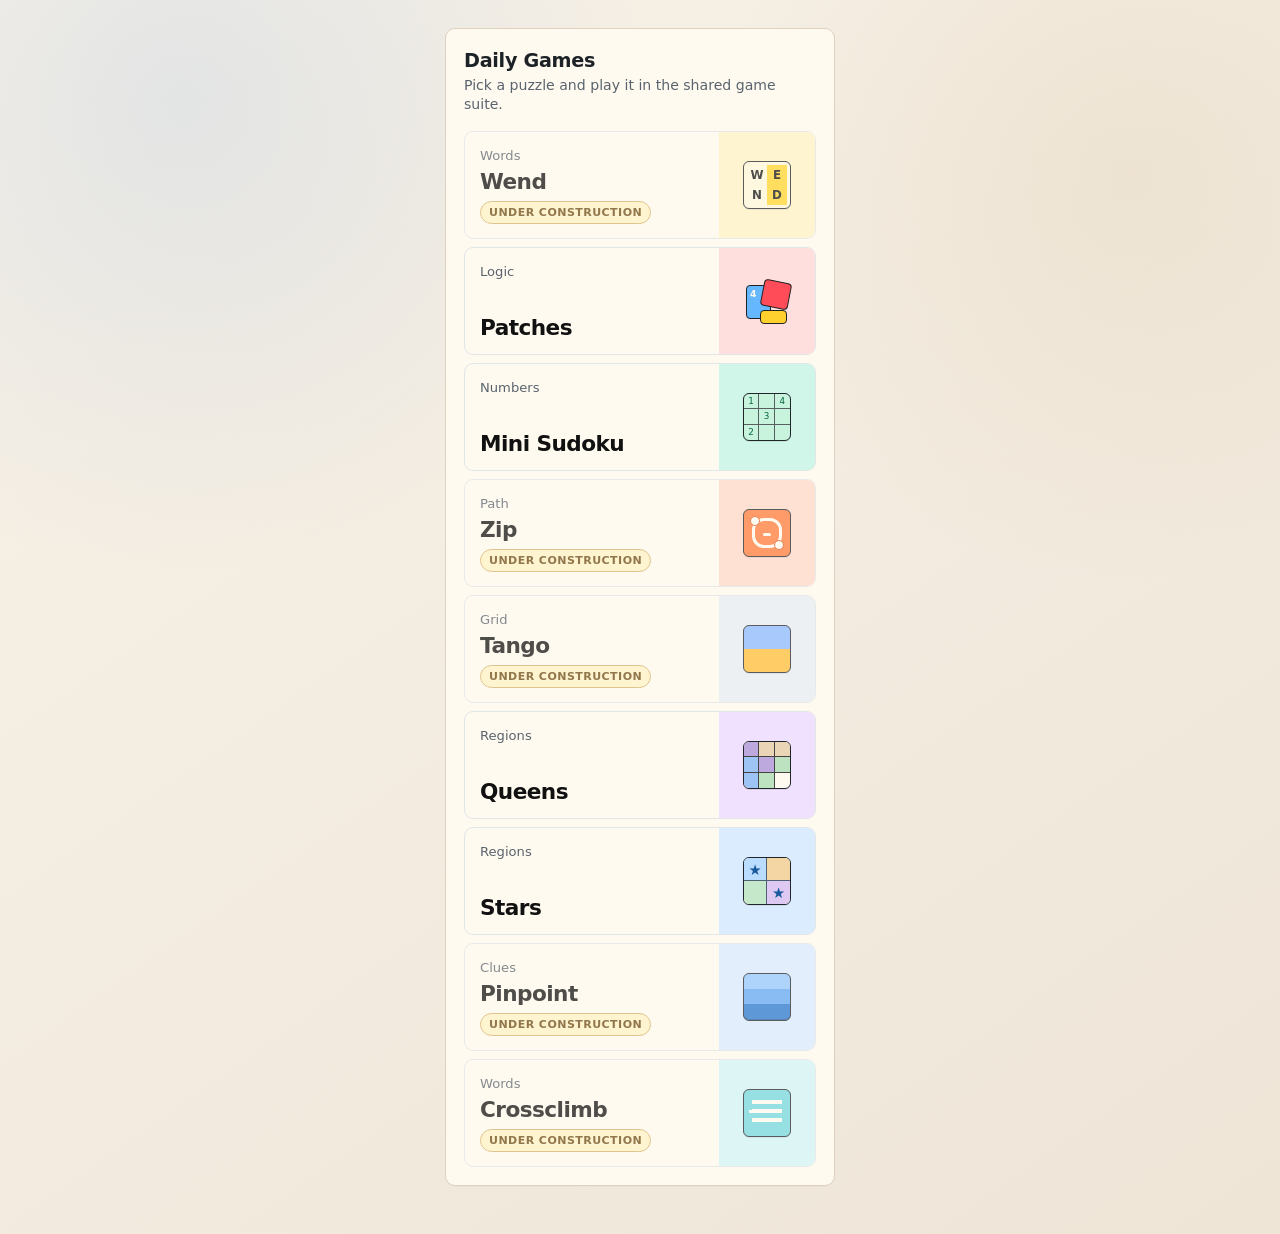
==== commit c96bc68c: "Works reasonably well for real now" ====
--- a/index.html
+++ b/index.html
@@ -4,9 +4,9 @@
 <meta charset="utf-8">
 <meta name="viewport" content="width=device-width,initial-scale=1,viewport-fit=cover">
 <title>Puzzle games</title>
-<link rel="stylesheet" href="assets/app.css?v=20260714-1">
+<link rel="stylesheet" href="assets/app.css?v=20260802-1">
 </head>
 <body data-start-game="home">
-<script src="assets/app.js?v=20260714-1"></script>
+<script src="assets/app.js?v=20260802-1"></script>
 </body>
 </html>
--- a/assets/app.css
+++ b/assets/app.css
@@ -790,7 +790,7 @@
 }
 .game-art{display:grid;place-items:center;position:relative;overflow:hidden}
 .art-wend{background:#fff2c6}.art-patches{background:#ffdede}.art-sudoku{background:#cff6e8}.art-zip{background:#ffd9ca}
-.art-tango{background:#e7edf3}.art-queens{background:#f0e1ff}.art-pinpoint{background:#d8eaff}.art-crossclimb{background:#d3f4f7}
+.art-tango{background:#e7edf3}.art-queens{background:#f0e1ff}.art-stars{background:#dcecff}.art-pinpoint{background:#d8eaff}.art-crossclimb{background:#d3f4f7}
 .hub-icon{position:relative;width:48px;height:48px;border:1.8px solid #20252a;border-radius:6px;background:#fffaf0;box-shadow:0 1px 0 rgba(0,0,0,.08)}
 .wend-icon{display:grid;grid-template-columns:1fr 1fr;grid-template-rows:1fr 1fr;padding:3px;background:#fff8dc}
 .wend-icon span{display:grid;place-items:center;font-size:.74rem;font-weight:850}.wend-icon span:nth-child(2),.wend-icon span:nth-child(4){background:#ffd52f}
@@ -802,6 +802,7 @@
 .zip-icon{background:#ff7b39}.zip-track{position:absolute;inset:8px;border:3px solid #fffaf0;border-radius:12px}.zip-track:before,.zip-track:after{content:"";position:absolute;width:8px;height:8px;border-radius:50%;background:#fffaf0;border:1px solid #e45722}.zip-track:before{left:-5px;top:-5px}.zip-track:after{right:-5px;bottom:-5px}.zip-track i{position:absolute;left:8px;right:8px;top:50%;height:3px;background:#fffaf0;border-radius:3px}
 .tango-icon{overflow:hidden;background:linear-gradient(#8ab9ff 0 50%,#ffbd36 50% 100%)}
 .queens-icon{display:grid;grid-template-columns:repeat(3,1fr);grid-template-rows:repeat(3,1fr);overflow:hidden}.queens-icon i{border-right:1px solid #444;border-bottom:1px solid #444}.queens-icon i:nth-child(3n){border-right:0}.queens-icon i:nth-child(n+7){border-bottom:0}.queens-icon i:nth-child(1),.queens-icon i:nth-child(5){background:#bea9df}.queens-icon i:nth-child(2),.queens-icon i:nth-child(3){background:#ead6b7}.queens-icon i:nth-child(4),.queens-icon i:nth-child(7){background:#9ec3f5}.queens-icon i:nth-child(6),.queens-icon i:nth-child(8){background:#bce2bf}
+.stars-icon{display:grid;grid-template-columns:1fr 1fr;grid-template-rows:1fr 1fr;overflow:hidden;background:#f5f9ff}.stars-icon i{display:grid;place-items:center;border-right:1px solid #4e6175;border-bottom:1px solid #4e6175;color:#185a9d;font-size:.92rem;font-style:normal}.stars-icon i:nth-child(2n){border-right:0}.stars-icon i:nth-child(n+3){border-bottom:0}.stars-icon i:nth-child(1){background:#b9dcff}.stars-icon i:nth-child(2){background:#f4d5a4}.stars-icon i:nth-child(3){background:#c5e8ca}.stars-icon i:nth-child(4){background:#dec9f3}
 .pinpoint-icon{background:linear-gradient(#93c7ff 0 33%,#5fa7f3 33% 66%,#2876ce 66%);box-shadow:inset 0 -1px rgba(0,0,0,.2)}
 .cross-icon{background:#72d6df;padding:6px}.cross-icon:before{content:"";position:absolute;left:8px;right:8px;top:10px;height:4px;background:#fffaf0;box-shadow:0 9px 0 #fffaf0,0 18px 0 #fffaf0}.cross-icon:after{content:"";position:absolute;left:5px;top:20px;width:8px;height:3px;background:#fffaf0}
 .mini-game-screen{padding:8px 0 28px}
@@ -1449,3 +1450,97 @@
     grid-template-columns:1fr;
   }
 }
+
+/* Stars mirrors the Queens game surface while adding a step-selectable teaching panel. */
+#starsScreen .suite-back{
+  border-color:#bfd4ea;
+  background:#f3f8ff;
+  color:#244665;
+  box-shadow:0 4px 12px rgba(27,69,105,.10);
+}
+#starsScreen .app{width:min(100%,700px);grid-template-columns:1fr;gap:12px}
+#starsScreen .main,#starsScreen .side{background:#fffaf0;border-color:#cbd9e6}
+#starsScreen .topbar{display:grid;grid-template-columns:minmax(0,1fr) auto;align-items:center}
+#starsScreen .logo{border-color:#bdd5ee;color:#174f85;background:linear-gradient(145deg,#f4f9ff,#cfe7ff)}
+#starsScreen .timer,#starsScreen .size-control,#starsScreen .status,#starsScreen .mock-tools{background:#f4f9ff;border-color:#c5d9ec;color:#263f56}
+#starsScreen .queens-controls{grid-template-columns:auto minmax(92px,120px) auto minmax(112px,140px) auto minmax(0,1fr);gap:8px}
+#starsScreen .size-control select{background:#fffaf0;border-color:#abc6df;color:#263f56}
+#starsScreen .size-control select option:disabled{color:#8a98a6}
+#starsScreen .board-shell{width:min(100%,620px)}
+#starsScreen .board-wrap{border:2px solid #365c7e;border-radius:13px;background:#365c7e;box-shadow:0 8px 20px rgba(28,64,96,.16),0 0 0 1px rgba(255,250,240,.9)}
+#starsScreen .board-wrap::after{box-shadow:inset 0 0 0 1px rgba(255,250,240,.38)}
+#starsScreen .cell{border-color:rgba(38,67,91,.78);background-clip:padding-box}
+#starsScreen .cell .mark{color:#153b5d;text-shadow:0 1px 0 rgba(255,250,240,.82),0 2px 5px rgba(17,55,87,.18)}
+#starsScreen .cell.star .mark{font-size:min(38px,calc(54vmin / var(--n)))}
+#starsScreen .actions button,#starsScreen .mock-tools button{border-color:#bfd1e1;background:linear-gradient(#fffaf0,#edf5fc);color:#294760}
+#starsScreen .mock-tools .mock-toggle.active{border-color:#276cae;background:linear-gradient(180deg,#4c8dca,#276cae);color:#fffaf0}
+#starsScreen button.primary,#starsScreen #starsNewGame{border-color:#397fc4;background:linear-gradient(180deg,#5a9bda,#347dbf);color:#fffaf0}
+#starsScreen .side{display:grid;gap:12px}
+#starsScreen .side h2,#starsScreen .rules,#starsScreen .legend,#starsScreen .setting label{color:#263f56}
+
+.stars-hint-panel{
+  margin:10px 0 3px;
+  overflow:hidden;
+  border:1px solid #a9c8e7;
+  border-radius:14px;
+  background:#f4f9ff;
+  box-shadow:inset 4px 0 0 #347fc4,0 5px 16px rgba(35,82,125,.08);
+}
+.stars-hint-panel[hidden]{display:none}
+.stars-hint-head{display:flex;align-items:center;justify-content:space-between;gap:12px;padding:12px 13px 8px 16px}
+.stars-hint-kicker{display:block;margin-bottom:2px;color:#437096;font-size:.66rem;font-weight:900;letter-spacing:.08em;text-transform:uppercase}
+.stars-hint-head h2{margin:0;color:#193e60;font-size:1rem;letter-spacing:-.02em;text-transform:none}
+.stars-hint-head>button{width:32px;min-height:32px;padding:0;border-color:#bad0e3;border-radius:9px;background:#fffaf0;color:#46647d;font-size:1rem}
+.stars-hint-summary{padding:0 16px 10px;color:#3a5870;font-size:.8rem;line-height:1.35}
+.stars-hint-steps{display:grid;gap:6px;margin:0;padding:0 10px 11px;list-style:none;counter-reset:none}
+.stars-hint-steps li{margin:0;padding:0}
+.stars-hint-steps button{
+  width:100%;min-height:0;display:grid;grid-template-columns:30px minmax(0,1fr);gap:9px;align-items:start;
+  padding:9px;border-color:#cbdbea;border-radius:10px;background:#fffaf0;color:#355069;text-align:left;box-shadow:none;
+}
+.stars-hint-steps button:hover{border-color:#80aed8;background:#f8fbff}
+.stars-hint-steps button.active{border-color:#347fc4;background:#e5f1ff;box-shadow:inset 3px 0 0 #347fc4,0 2px 8px rgba(52,127,196,.12);color:#153f66}
+.stars-hint-number{width:27px;height:27px;display:grid;place-items:center;border-radius:50%;background:#d7e9fb;color:#245f93;font-size:.75rem;font-weight:900}
+.stars-hint-steps button.active .stars-hint-number{background:#347fc4;color:#fff}
+.stars-hint-steps strong,.stars-hint-steps small{display:block}
+.stars-hint-steps strong{margin:1px 0 3px;font-size:.8rem;line-height:1.15}
+.stars-hint-steps small{color:#506a80;font-size:.73rem;font-weight:600;line-height:1.35}
+.stars-hint-steps button.active small{color:#274e70}
+
+@media(max-width:760px){
+  #starsScreen{min-height:100svh}
+  #starsScreen .suite-back{position:static!important;min-height:30px;margin:0 0 6px 2px;padding:4px 10px;border-radius:9px;box-shadow:none;font-size:.78rem}
+  #starsScreen .app{width:min(100%,680px);gap:8px}
+  #starsScreen .main{padding:10px;border-radius:14px}
+  #starsScreen .topbar{gap:8px;margin-bottom:8px}
+  #starsScreen .title{min-width:0;gap:8px}
+  #starsScreen .title>div:last-child{min-width:0}
+  #starsScreen .logo{width:34px;height:34px;flex-basis:34px;border-radius:10px;font-size:1.18rem}
+  #starsScreen .title h1{overflow:hidden;font-size:1.22rem;letter-spacing:-.035em;text-overflow:ellipsis;white-space:nowrap}
+  #starsScreen .subtitle,#starsScreen .size-help,#starsScreen .mock-tools .mock-help{display:none}
+  #starsScreen .timer{min-width:62px;min-height:32px;padding:5px 8px;border-radius:9px;font-size:.78rem}
+  #starsScreen .queens-controls{grid-template-columns:auto minmax(92px,1fr);margin-bottom:8px;padding:7px;gap:6px;border-radius:11px}
+  #starsScreen .queens-controls button,#starsScreen .queens-controls .size-help{grid-column:1/-1}
+  #starsScreen .size-control label{font-size:.74rem}
+  #starsScreen .size-control select,#starsScreen .size-control button{height:32px;min-height:32px;padding:4px 8px;border-radius:8px;font-size:16px}
+  #starsScreen .board-shell{width:min(100%,max(270px,calc(100svh - 246px)));grid-template-columns:20px minmax(0,1fr);grid-template-rows:auto 20px}
+  #starsScreen .col-labels,#starsScreen .row-labels{font-size:.64rem}
+  #starsScreen .board-wrap{border-radius:10px;box-shadow:0 7px 16px rgba(28,64,96,.14),0 0 0 1px rgba(255,250,240,.92)}
+  #starsScreen .status{min-height:0;margin:7px 0 4px;padding:7px 9px;border-radius:9px;font-size:.76rem;line-height:1.25}
+  #starsScreen .mock-tools{grid-template-columns:1fr 1fr;gap:6px;margin:6px 0 0;padding:7px;border-radius:11px}
+  #starsScreen .mock-tools button{min-height:32px;padding:4px 7px;border-radius:8px;font-size:.74rem}
+  #starsScreen .actions{grid-template-columns:repeat(3,minmax(0,1fr));gap:6px;margin-top:7px}
+  #starsScreen .actions button{min-height:34px;padding:5px 6px;border-radius:9px;font-size:.72rem;line-height:1.12;overflow-wrap:anywhere}
+  #starsScreen .side{display:none}
+  .stars-hint-panel{margin-top:7px;border-radius:11px}
+  .stars-hint-head{padding:9px 10px 5px 13px}.stars-hint-summary{padding:0 13px 7px;font-size:.74rem}.stars-hint-steps{gap:5px;padding:0 7px 8px}.stars-hint-steps button{grid-template-columns:26px minmax(0,1fr);gap:7px;padding:7px}.stars-hint-number{width:24px;height:24px}.stars-hint-steps strong{font-size:.75rem}.stars-hint-steps small{font-size:.69rem}
+}
+@media(max-width:380px){
+  #starsScreen .main{padding:8px}
+  #starsScreen .board-shell{width:min(100%,max(250px,calc(100svh - 236px)));grid-template-columns:18px minmax(0,1fr);grid-template-rows:auto 18px}
+  #starsScreen .actions button{font-size:.68rem}
+}
+@media(max-width:360px){
+  #starsScreen .actions{grid-template-columns:repeat(2,minmax(0,1fr))}
+  #starsScreen .actions .primary{grid-column:span 2}
+}
